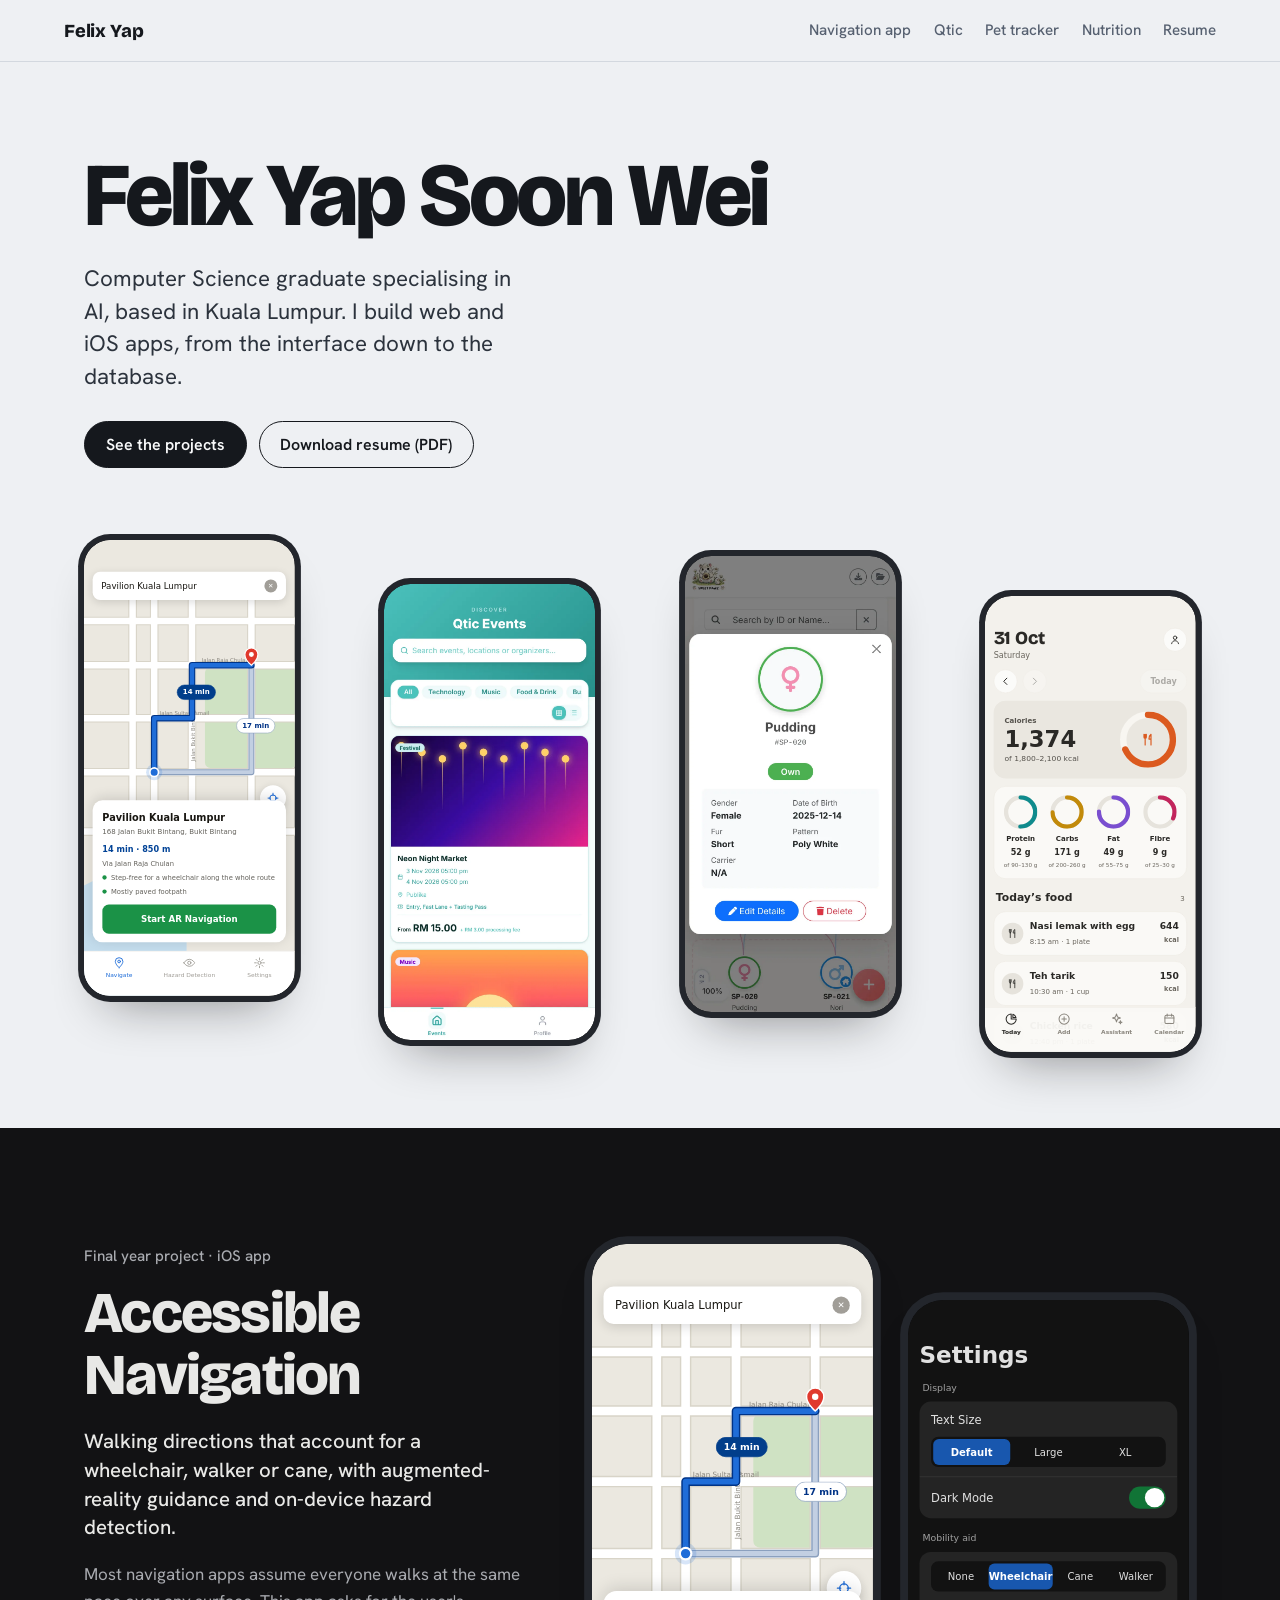
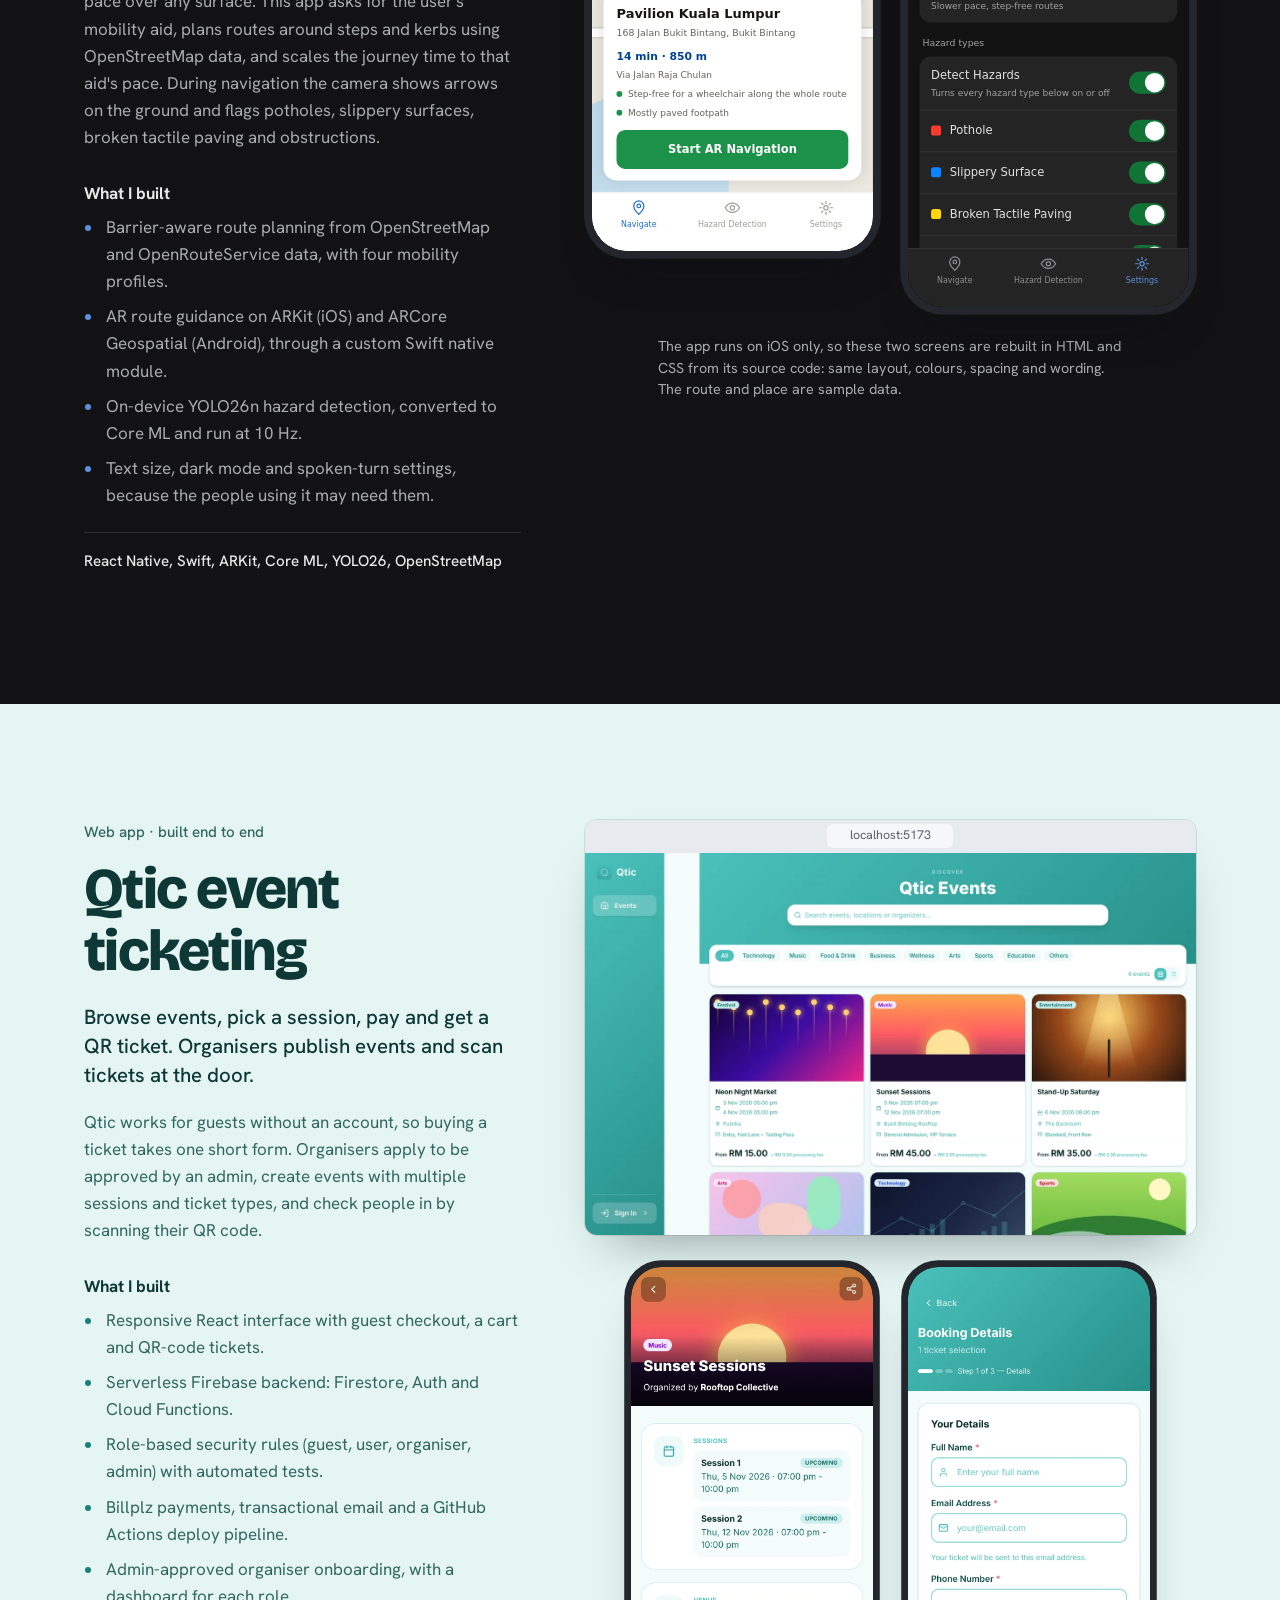
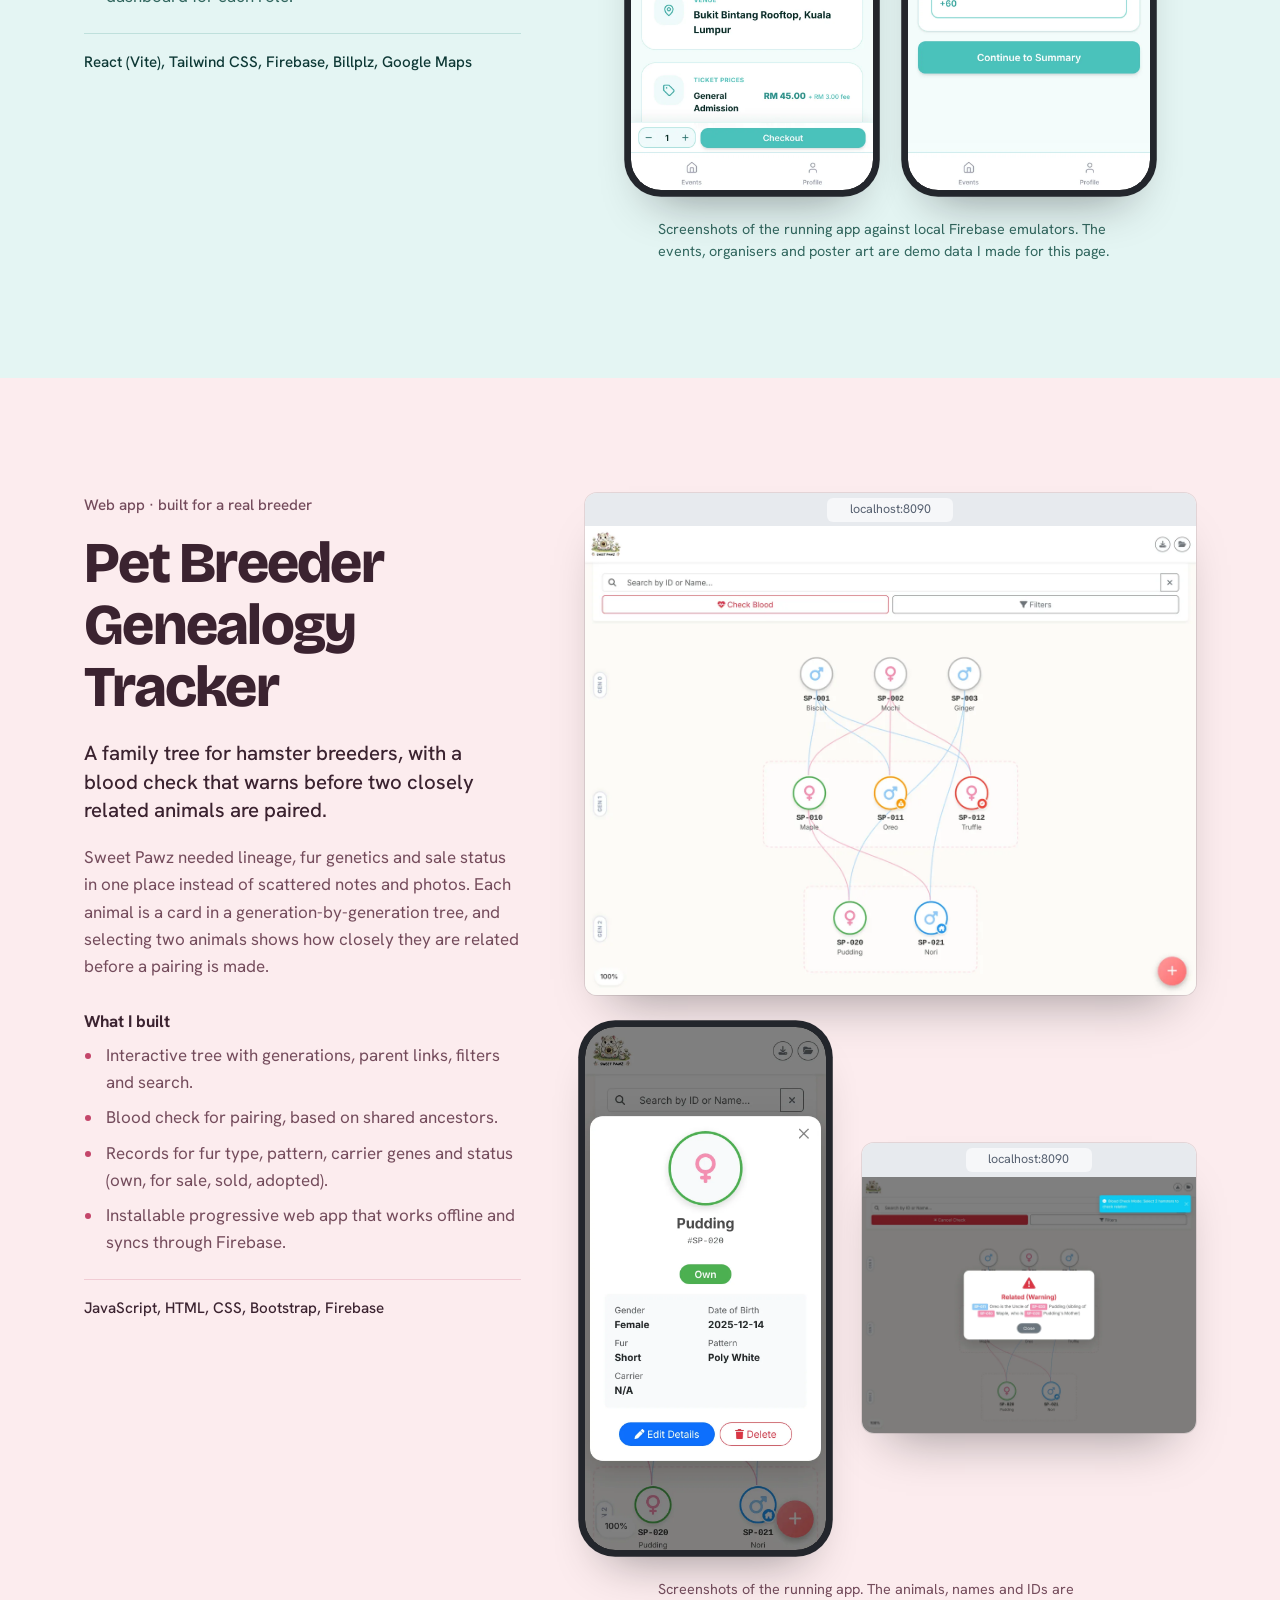
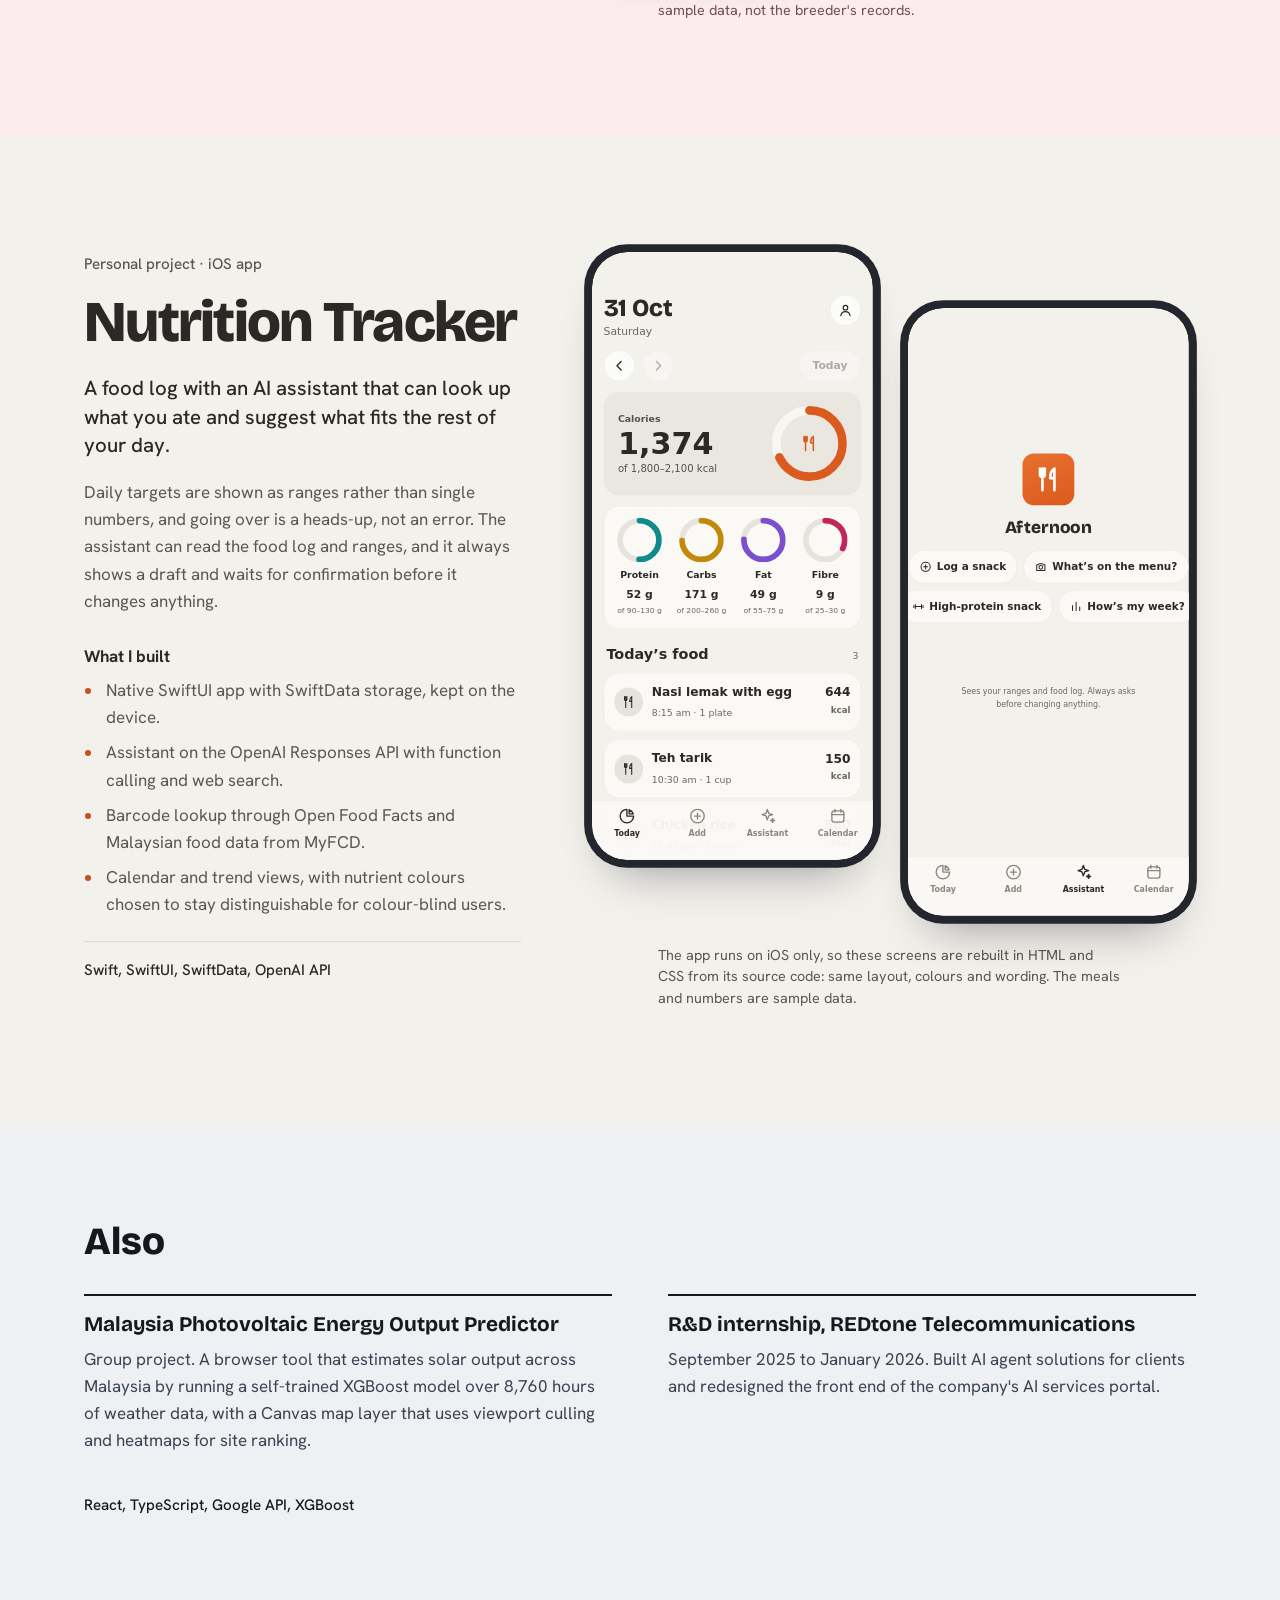
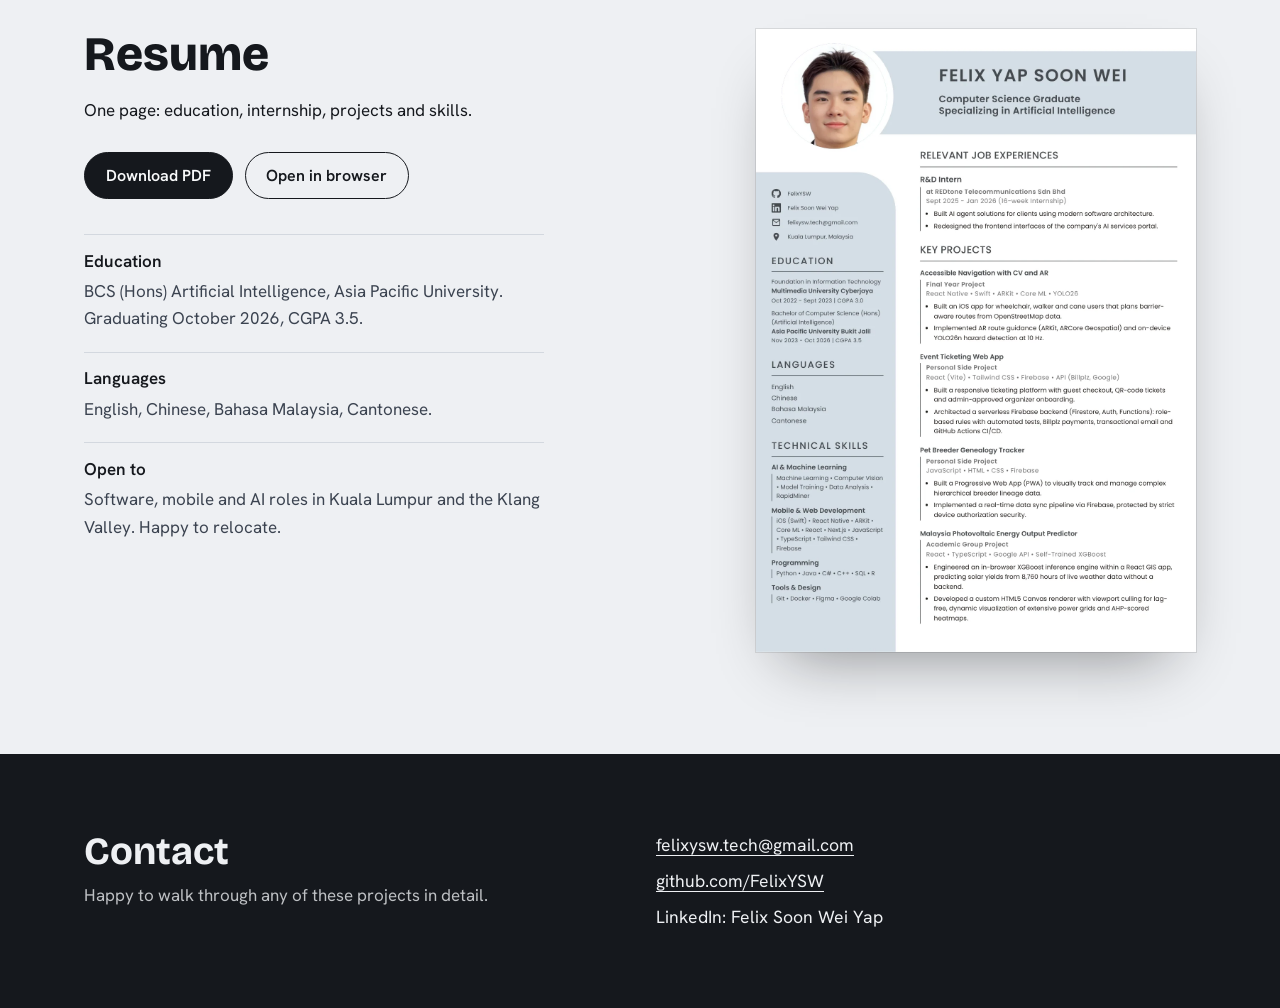
==== index.html @ eb875e82 "Rebuild portfolio around real app interfaces Replace the earlier design. Qtic and the pet genealogy " ====
<!doctype html>
<html lang="en">
<head>
<meta charset="utf-8">
<meta name="viewport" content="width=device-width, initial-scale=1">
<title>Felix Yap | Portfolio</title>
<meta name="description" content="Felix Yap Soon Wei, Computer Science (AI) graduate in Kuala Lumpur. Projects: Accessible Navigation, Qtic event ticketing, Pet Breeder Genealogy Tracker and a nutrition tracker.">
<meta name="theme-color" content="#eef0f3">
<link rel="preconnect" href="https://fonts.googleapis.com">
<link rel="preconnect" href="https://fonts.gstatic.com" crossorigin>
<link href="https://fonts.googleapis.com/css2?family=Bricolage+Grotesque:opsz,wght@12..96,500;12..96,700;12..96,800&family=Hanken+Grotesk:wght@400;500;600&display=swap" rel="stylesheet">
<link rel="stylesheet" href="styles.css">
<link rel="stylesheet" href="screens.css">
</head>
<body>
<a class="skip" href="#projects">Skip to projects</a>

<header class="top">
  <a class="top__name" href="#top">Felix Yap</a>
  <nav aria-label="Sections">
    <a href="#navigation">Navigation app</a>
    <a href="#qtic">Qtic</a>
    <a href="#pets">Pet tracker</a>
    <a href="#nutrition">Nutrition</a>
    <a href="#resume">Resume</a>
  </nav>
</header>

<main id="top">

<section class="hero">
  <div class="hero__copy">
    <h1>Felix Yap Soon Wei</h1>
    <p class="hero__lead">Computer Science graduate specialising in AI, based in Kuala Lumpur. I build web and iOS apps, from the interface down to the database.</p>
    <p class="actions">
      <a class="btn btn--solid" href="#projects">See the projects</a>
      <a class="btn" href="assets/Felix-Yap-Soon-Wei-Resume.pdf" download>Download resume (PDF)</a>
    </p>
  </div>

  <ul class="hero__strip" aria-label="Project screens; each links to its project">
    <li class="strip__item strip__item--1">
      <a href="#navigation" aria-label="Accessible Navigation">
        <div class="phone"><div class="phone__screen"><div class="app" data-screen="nav-map" aria-hidden="true"></div></div></div>
      </a>
    </li>
    <li class="strip__item strip__item--2">
      <a href="#qtic" aria-label="Qtic event ticketing">
        <div class="phone"><div class="phone__screen"><img src="assets/shots/qtic-events.webp" width="780" height="1688" alt=""></div></div>
      </a>
    </li>
    <li class="strip__item strip__item--3">
      <a href="#pets" aria-label="Pet Breeder Genealogy Tracker">
        <div class="phone"><div class="phone__screen"><img src="assets/shots/pet-detail-m.webp" width="780" height="1688" alt=""></div></div>
      </a>
    </li>
    <li class="strip__item strip__item--4">
      <a href="#nutrition" aria-label="Nutrition Tracker">
        <div class="phone"><div class="phone__screen"><div class="app" data-screen="nut-today" aria-hidden="true"></div></div></div>
      </a>
    </li>
  </ul>
</section>

<div id="projects"></div>

<section class="project" id="navigation" data-app="nav">
  <div class="project__text">
    <p class="project__kind">Final year project &middot; iOS app</p>
    <h2>Accessible Navigation</h2>
    <p class="project__lead">Walking directions that account for a wheelchair, walker or cane, with augmented-reality guidance and on-device hazard detection.</p>
    <p>Most navigation apps assume everyone walks at the same pace over any surface. This app asks for the user's mobility aid, plans routes around steps and kerbs using OpenStreetMap data, and scales the journey time to that aid's pace. During navigation the camera shows arrows on the ground and flags potholes, slippery surfaces, broken tactile paving and obstructions.</p>
    <h3>What I built</h3>
    <ul class="list">
      <li>Barrier-aware route planning from OpenStreetMap and OpenRouteService data, with four mobility profiles.</li>
      <li>AR route guidance on ARKit (iOS) and ARCore Geospatial (Android), through a custom Swift native module.</li>
      <li>On-device YOLO26n hazard detection, converted to Core ML and run at 10 Hz.</li>
      <li>Text size, dark mode and spoken-turn settings, because the people using it may need them.</li>
    </ul>
    <p class="stack">React Native, Swift, ARKit, Core ML, YOLO26, OpenStreetMap</p>
  </div>
  <div class="project__visual">
    <div class="duo">
      <figure class="phone" style="--k:.72"><div class="phone__screen"><div class="app" data-screen="nav-map" role="img" aria-label="The Navigate screen with a planned route and a route summary panel"></div></div></figure>
      <figure class="phone phone--low" style="--k:.72"><div class="phone__screen"><div class="app" data-screen="nav-settings" role="img" aria-label="The Settings screen in dark mode, showing mobility aid and hazard type controls"></div></div></figure>
    </div>
    <p class="caption">The app runs on iOS only, so these two screens are rebuilt in HTML and CSS from its source code: same layout, colours, spacing and wording. The route and place are sample data.</p>
  </div>
</section>

<section class="project" id="qtic" data-app="qtic">
  <div class="project__text">
    <p class="project__kind">Web app &middot; built end to end</p>
    <h2>Qtic event ticketing</h2>
    <p class="project__lead">Browse events, pick a session, pay and get a QR ticket. Organisers publish events and scan tickets at the door.</p>
    <p>Qtic works for guests without an account, so buying a ticket takes one short form. Organisers apply to be approved by an admin, create events with multiple sessions and ticket types, and check people in by scanning their QR code.</p>
    <h3>What I built</h3>
    <ul class="list">
      <li>Responsive React interface with guest checkout, a cart and QR-code tickets.</li>
      <li>Serverless Firebase backend: Firestore, Auth and Cloud Functions.</li>
      <li>Role-based security rules (guest, user, organiser, admin) with automated tests.</li>
      <li>Billplz payments, transactional email and a GitHub Actions deploy pipeline.</li>
      <li>Admin-approved organiser onboarding, with a dashboard for each role.</li>
    </ul>
    <p class="stack">React (Vite), Tailwind CSS, Firebase, Billplz, Google Maps</p>
  </div>
  <div class="project__visual">
    <figure class="browser">
      <div class="browser__bar"><span>localhost:5173</span></div>
      <img src="assets/shots/qtic-desktop.webp" width="1400" height="875" alt="Qtic events page on desktop: a search bar, category filters and a grid of event cards with prices">
    </figure>
    <div class="duo duo--tight">
      <figure class="phone" style="--k:.62"><div class="phone__screen"><img src="assets/shots/qtic-detail.webp" width="780" height="1688" alt="Event detail page with sessions, venue and ticket prices"></div></figure>
      <figure class="phone" style="--k:.62"><div class="phone__screen"><img src="assets/shots/qtic-booking.webp" width="780" height="1688" alt="Booking details form, step 1 of 3"></div></figure>
    </div>
    <p class="caption">Screenshots of the running app against local Firebase emulators. The events, organisers and poster art are demo data I made for this page.</p>
  </div>
</section>

<section class="project" id="pets" data-app="pet">
  <div class="project__text">
    <p class="project__kind">Web app &middot; built for a real breeder</p>
    <h2>Pet Breeder Genealogy Tracker</h2>
    <p class="project__lead">A family tree for hamster breeders, with a blood check that warns before two closely related animals are paired.</p>
    <p>Sweet Pawz needed lineage, fur genetics and sale status in one place instead of scattered notes and photos. Each animal is a card in a generation-by-generation tree, and selecting two animals shows how closely they are related before a pairing is made.</p>
    <h3>What I built</h3>
    <ul class="list">
      <li>Interactive tree with generations, parent links, filters and search.</li>
      <li>Blood check for pairing, based on shared ancestors.</li>
      <li>Records for fur type, pattern, carrier genes and status (own, for sale, sold, adopted).</li>
      <li>Installable progressive web app that works offline and syncs through Firebase.</li>
    </ul>
    <p class="stack">JavaScript, HTML, CSS, Bootstrap, Firebase</p>
  </div>
  <div class="project__visual">
    <figure class="browser">
      <div class="browser__bar"><span>localhost:8090</span></div>
      <img src="assets/shots/pet-tree-d.webp" width="1400" height="1071" alt="Family tree with three generations of hamsters, coloured rings showing status, and Check Blood and Filters buttons">
    </figure>
    <div class="duo duo--tight">
      <figure class="phone" style="--k:.62"><div class="phone__screen"><img src="assets/shots/pet-detail-m.webp" width="780" height="1688" alt="Animal detail card showing sex, date of birth, fur, pattern and status"></div></figure>
      <figure class="browser browser--small">
        <div class="browser__bar"><span>localhost:8090</span></div>
        <img src="assets/shots/pet-blood-d.webp" width="1400" height="1071" alt="Blood check result: Related (Warning), explaining that one animal is the uncle of another">
      </figure>
    </div>
    <p class="caption">Screenshots of the running app. The animals, names and IDs are sample data, not the breeder's records.</p>
  </div>
</section>

<section class="project" id="nutrition" data-app="nut">
  <div class="project__text">
    <p class="project__kind">Personal project &middot; iOS app</p>
    <h2>Nutrition Tracker</h2>
    <p class="project__lead">A food log with an AI assistant that can look up what you ate and suggest what fits the rest of your day.</p>
    <p>Daily targets are shown as ranges rather than single numbers, and going over is a heads-up, not an error. The assistant can read the food log and ranges, and it always shows a draft and waits for confirmation before it changes anything.</p>
    <h3>What I built</h3>
    <ul class="list">
      <li>Native SwiftUI app with SwiftData storage, kept on the device.</li>
      <li>Assistant on the OpenAI Responses API with function calling and web search.</li>
      <li>Barcode lookup through Open Food Facts and Malaysian food data from MyFCD.</li>
      <li>Calendar and trend views, with nutrient colours chosen to stay distinguishable for colour-blind users.</li>
    </ul>
    <p class="stack">Swift, SwiftUI, SwiftData, OpenAI API</p>
  </div>
  <div class="project__visual">
    <div class="duo">
      <figure class="phone" style="--k:.72"><div class="phone__screen"><div class="app" data-screen="nut-today" role="img" aria-label="The Today screen: calorie ring, four macro rings and the food log"></div></div></figure>
      <figure class="phone phone--low" style="--k:.72"><div class="phone__screen"><div class="app" data-screen="nut-assistant" role="img" aria-label="The Assistant screen with a greeting and four suggestion chips"></div></div></figure>
    </div>
    <p class="caption">The app runs on iOS only, so these screens are rebuilt in HTML and CSS from its source code: same layout, colours and wording. The meals and numbers are sample data.</p>
  </div>
</section>

<section class="also" aria-labelledby="also-h">
  <h2 id="also-h">Also</h2>
  <div class="also__grid">
    <article>
      <h3>Malaysia Photovoltaic Energy Output Predictor</h3>
      <p>Group project. A browser tool that estimates solar output across Malaysia by running a self-trained XGBoost model over 8,760 hours of weather data, with a Canvas map layer that uses viewport culling and heatmaps for site ranking.</p>
      <p class="stack">React, TypeScript, Google API, XGBoost</p>
    </article>
    <article>
      <h3>R&amp;D internship, REDtone Telecommunications</h3>
      <p>September 2025 to January 2026. Built AI agent solutions for clients and redesigned the front end of the company's AI services portal.</p>
    </article>
  </div>
</section>

<section class="resume" id="resume">
  <div class="resume__text">
    <h2>Resume</h2>
    <p>One page: education, internship, projects and skills.</p>
    <p class="actions">
      <a class="btn btn--solid" href="assets/Felix-Yap-Soon-Wei-Resume.pdf" download>Download PDF</a>
      <a class="btn" href="resume.html">Open in browser</a>
    </p>
    <dl class="facts">
      <div><dt>Education</dt><dd>BCS (Hons) Artificial Intelligence, Asia Pacific University. Graduating October 2026, CGPA 3.5.</dd></div>
      <div><dt>Languages</dt><dd>English, Chinese, Bahasa Malaysia, Cantonese.</dd></div>
      <div><dt>Open to</dt><dd>Software, mobile and AI roles in Kuala Lumpur and the Klang Valley. Happy to relocate.</dd></div>
    </dl>
  </div>
  <a class="resume__page" href="assets/Felix-Yap-Soon-Wei-Resume.pdf" aria-label="Open the resume PDF">
    <img src="assets/resume-preview.webp" width="1240" height="1754" alt="Preview of the one-page resume">
  </a>
</section>

</main>

<footer class="foot" id="contact">
  <div>
    <h2>Contact</h2>
    <p>Happy to walk through any of these projects in detail.</p>
  </div>
  <ul>
    <li><a href="mailto:felixysw.tech@gmail.com">felixysw.tech@gmail.com</a></li>
    <li><a href="https://github.com/FelixYSW">github.com/FelixYSW</a></li>
    <li>LinkedIn: Felix Soon Wei Yap</li>
  </ul>
</footer>

<script src="screens.js"></script>
</body>
</html>
---- styles.css ----
:root {
  --paper: #eef0f3;
  --ink: #15181d;
  --muted: #566070;
  --line: #d3d8df;
  --focus: #1d5fd1;
  --display: "Bricolage Grotesque", "Avenir Next", "Segoe UI", system-ui, sans-serif;
  --text: "Hanken Grotesk", "Avenir Next", "Segoe UI", system-ui, sans-serif;
  --gutter: clamp(1.25rem, 5vw, 4rem);
  --max: 1240px;
  --white: #f9fafb;
  --ink-2: #2c333d;
  --ink-3: #3b4350;
  --bezel: #23262c;
  --screen-black: #0b0c0e;
  --bar: #e7eaee;
  --bar-chip: #f6f7f9;
  --bar-text: #566070;
  --top-bg: #eef0f3;
  --shade-1: rgba(11, 12, 14, .1);
  --shade-2: rgba(11, 12, 14, .4);
  --shade-3: rgba(11, 12, 14, .45);
  --nav-bg: #121214; --nav-fg: #e8e8e6; --nav-soft: #a9abb0; --nav-accent: #5b90dd; --nav-rule: #2f2f31;
  --qtic-bg: #e4f5f3; --qtic-fg: #0d3835; --qtic-soft: #32675f; --qtic-accent: #178078; --qtic-rule: #bfe0dc;
  --pet-bg: #fcecee; --pet-fg: #3b2330; --pet-soft: #744c5c; --pet-accent: #c4466a; --pet-rule: #f1ccd4;
  --nut-bg: #f3f1ec; --nut-fg: #2a2926; --nut-soft: #5b574f; --nut-accent: #c4501a; --nut-rule: #dcd8cf;
}

*, *::before, *::after { box-sizing: border-box; }
html { scroll-behavior: smooth; scroll-padding-top: 4.5rem; overflow-x: clip; -webkit-text-size-adjust: 100%; }
body {
  margin: 0; background: var(--paper); color: var(--ink);
  font: 400 1.0625rem/1.6 var(--text);
  overflow-x: clip;
}
img { display: block; max-width: 100%; }
figure { margin: 0; }
h1, h2, h3, h4 { font-family: var(--display); margin: 0; line-height: 1.08; text-wrap: balance; }
p { margin: 0 0 1rem; }
a { color: inherit; }
:focus-visible { outline: 3px solid var(--focus); outline-offset: 3px; border-radius: 4px; }
.skip { position: absolute; left: -999px; top: 0.5rem; background: var(--ink); color: var(--white); padding: .6rem 1rem; z-index: 20; }
.skip:focus { left: .5rem; }

/* ---------- top bar ---------- */
.top {
  position: sticky; top: 0; z-index: 10;
  display: flex; align-items: center; justify-content: space-between; gap: 1.5rem;
  padding: .85rem var(--gutter);
  background: var(--top-bg);
  border-bottom: 1px solid var(--line);
}
.top__name { font: 800 1.15rem var(--display); text-decoration: none; letter-spacing: -.01em; white-space: nowrap; }
.top nav { display: flex; gap: 1.4rem; overflow-x: auto; scrollbar-width: none; }
.top nav a { text-decoration: none; font-size: .95rem; font-weight: 500; color: var(--muted); white-space: nowrap; padding: .3rem 0; }
.top nav a:hover { color: var(--ink); text-decoration: underline; text-underline-offset: 4px; }

/* ---------- buttons ---------- */
.actions { display: flex; flex-wrap: wrap; gap: .75rem; margin-top: 1.75rem; }
.btn {
  display: inline-flex; align-items: center; min-height: 2.9rem; padding: 0 1.3rem;
  border: 1.5px solid currentColor; border-radius: 999px;
  font-weight: 600; font-size: 1rem; text-decoration: none; color: inherit;
}
.btn--solid { background: var(--ink); color: var(--white); border-color: var(--ink); }
.btn:active { transform: translateY(1px); }
.btn:hover { text-decoration: underline; text-underline-offset: 4px; }

/* ---------- hero ---------- */
.hero {
  max-width: var(--max); margin: 0 auto;
  padding: clamp(3rem, 7vw, 6rem) var(--gutter) clamp(3rem, 6vw, 5rem);
  display: grid; gap: 3.5rem;
}
.hero h1 { font-size: clamp(2.3rem, 9.5vw, 5.6rem); overflow-wrap: anywhere; font-weight: 800; letter-spacing: -.035em; line-height: .98; }
.hero__lead { font-size: clamp(1.15rem, 2vw, 1.4rem); line-height: 1.45; max-width: 34ch; margin: 1.5rem 0 0; color: var(--ink-2); }
.hero__strip { list-style: none; margin: 0; padding: 0; display: flex; justify-content: center; align-items: flex-start; gap: clamp(.6rem, 1.4vw, 1.1rem); }
.strip__item a { display: block; transition: transform .25s ease; }
.strip__item a:hover { transform: translateY(-8px); }
.strip__item--2 { margin-top: 2.75rem; }
.strip__item--3 { margin-top: 1rem; }
.strip__item--4 { margin-top: 3.5rem; }
.hero .phone { --k: .54; }
.hero__strip { justify-content: space-between; }
@media (max-width: 1100px) {
  .hero .phone { --k: .42; }
  .hero__strip { display: grid; grid-template-columns: repeat(2, max-content); justify-content: center; gap: 1.2rem; }
  .strip__item--1, .strip__item--2, .strip__item--3, .strip__item--4 { margin-top: 0; }
  .strip__item--2, .strip__item--4 { margin-top: 2rem; }
}
@media (prefers-reduced-motion: reduce) {
  html { scroll-behavior: auto; }
  .strip__item a { transition: none; }
  .strip__item a:hover { transform: none; }
}

/* ---------- device frames ---------- */
.phone {
  --w: calc(390px * var(--k, .7));
  position: relative; width: var(--w); aspect-ratio: 390 / 844; flex: none;
  border-radius: calc(var(--w) * .125);
  background: var(--screen-black); overflow: hidden;
  box-shadow: 0 0 0 calc(var(--w) * .028) var(--bezel), 0 28px 50px -22px var(--shade-3);
}
.phone__screen { position: absolute; inset: 0; overflow: hidden; border-radius: inherit; }
.phone img { width: 100%; height: 100%; object-fit: cover; }

.browser {
  background: var(--white); border-radius: 12px; overflow: hidden;
  box-shadow: 0 0 0 1px var(--shade-1), 0 28px 50px -26px var(--shade-2);
}
.browser__bar { height: 2.1rem; background: var(--bar); display: flex; align-items: center; justify-content: center; padding: 0 1rem; }
.browser__bar span { font-size: .78rem; color: var(--bar-text); background: var(--bar-chip); border-radius: 6px; padding: .12rem 1.4rem; }
.browser img { width: 100%; height: auto; }

/* ---------- project sections ---------- */
.project {
  --bg: var(--paper); --fg: var(--ink); --soft: var(--muted); --accent: var(--ink); --rule: var(--line);
  background: var(--bg); color: var(--fg);
  padding: clamp(4rem, 9vw, 8rem) var(--gutter);
  display: grid; gap: clamp(2.5rem, 5vw, 4.5rem);
  grid-template-columns: minmax(0, 1fr);
  justify-items: center;
}
.project > * { width: 100%; max-width: 640px; }
@media (min-width: 1000px) {
  .project { grid-template-columns: minmax(0, 5fr) minmax(0, 7fr); justify-items: stretch; max-width: none; padding-inline: max(var(--gutter), calc((100vw - var(--max)) / 2 + var(--gutter))); align-items: start; }
  .project > * { max-width: none; }
  .project__text { position: sticky; top: 6rem; }
}
.project[data-app="nav"] { --bg: var(--nav-bg); --fg: var(--nav-fg); --soft: var(--nav-soft); --accent: var(--nav-accent); --rule: var(--nav-rule); }
.project[data-app="qtic"] { --bg: var(--qtic-bg); --fg: var(--qtic-fg); --soft: var(--qtic-soft); --accent: var(--qtic-accent); --rule: var(--qtic-rule); }
.project[data-app="pet"] { --bg: var(--pet-bg); --fg: var(--pet-fg); --soft: var(--pet-soft); --accent: var(--pet-accent); --rule: var(--pet-rule); }
.project[data-app="nut"] { --bg: var(--nut-bg); --fg: var(--nut-fg); --soft: var(--nut-soft); --accent: var(--nut-accent); --rule: var(--nut-rule); }

.project__kind { font-size: .95rem; color: var(--soft); margin-bottom: .9rem; font-weight: 500; }
.project h2 { font-size: clamp(2.2rem, 4.6vw, 3.6rem); font-weight: 800; letter-spacing: -.03em; }
.project__lead { font-size: 1.28rem; line-height: 1.4; margin: 1.3rem 0 1.2rem; font-weight: 500; max-width: 38ch; }
.project__text p { max-width: 58ch; color: var(--soft); }
.project__text p.project__lead { color: var(--fg); }
.project h3 { font: 700 1.05rem var(--text); margin: 1.9rem 0 .6rem; letter-spacing: 0; }
.list { margin: 0; padding-left: 1.2rem; max-width: 58ch; color: var(--soft); }
.list li { margin-bottom: .5rem; padding-left: .2rem; }
.list li::marker { color: var(--accent); }
.stack { margin-top: 1.4rem; padding-top: 1rem; border-top: 1px solid var(--rule); font-size: .95rem; color: var(--fg) !important; font-weight: 500; }

.project__visual { min-width: 0; }
.duo { display: flex; justify-content: center; align-items: flex-start; gap: 2.2rem clamp(1rem, 3vw, 2.2rem); flex-wrap: wrap; }
.duo--tight { margin-top: 2rem; align-items: center; }
.duo .browser--small { flex: 1 1 18rem; max-width: 34rem; }
.phone--low { margin-top: 3.5rem; }
.caption { margin: 1.8rem auto 0; max-width: 58ch; font-size: .9rem; line-height: 1.5; color: var(--soft); }
@media (max-width: 520px) {
  .phone--low { margin-top: 0; }
}

/* ---------- also ---------- */
.also { max-width: var(--max); margin: 0 auto; padding: clamp(4rem, 8vw, 6rem) var(--gutter); }
.also h2 { font-size: clamp(1.8rem, 3vw, 2.4rem); font-weight: 800; margin-bottom: 2rem; }
.also__grid { display: grid; gap: 2.5rem; }
.also article { border-top: 2px solid var(--ink); padding-top: 1.1rem; }
.also h3 { font-size: 1.3rem; margin-bottom: .6rem; }
.also p { color: var(--ink-3); max-width: 56ch; }
@media (min-width: 900px) { .also__grid { grid-template-columns: 1fr 1fr; gap: 3.5rem; } }

/* ---------- resume ---------- */
.resume {
  max-width: var(--max); margin: 0 auto; padding: 0 var(--gutter) clamp(4rem, 8vw, 7rem);
  display: grid; gap: 3rem; align-items: start;
}
.resume h2 { font-size: clamp(2rem, 4vw, 3rem); font-weight: 800; margin-bottom: 1rem; }
.facts { margin: 2.2rem 0 0; display: grid; gap: 1.2rem; max-width: 46ch; }
.facts div { border-top: 1px solid var(--line); padding-top: .8rem; }
.facts dt { font-weight: 600; }
.facts dd { margin: .2rem 0 0; color: var(--ink-3); }
.resume__page { display: block; max-width: 440px; justify-self: center; width: 100%; box-shadow: 0 0 0 1px var(--shade-1), 0 30px 60px -28px var(--shade-3); background: var(--white); }
.resume__page img { width: 100%; height: auto; }
@media (min-width: 900px) { .resume { grid-template-columns: 1fr minmax(0, 440px); gap: 5rem; } }

/* ---------- footer ---------- */
.foot {
  background: var(--ink); color: var(--paper);
  padding: clamp(3rem, 6vw, 5rem) var(--gutter);
  display: grid; gap: 2rem;
}
.foot > * { max-width: var(--max); }
.foot h2 { font-size: clamp(1.8rem, 3vw, 2.4rem); margin-bottom: .6rem; }
.foot p { color: var(--paper); opacity: .78; margin: 0; }
.foot ul { list-style: none; margin: 0; padding: 0; display: grid; gap: .5rem; font-size: 1.1rem; }
.foot a { text-underline-offset: 4px; }
@media (min-width: 900px) { .foot { grid-template-columns: 1fr 1fr; padding-inline: max(var(--gutter), calc((100vw - var(--max)) / 2 + var(--gutter))); } }
---- screens.css ----
.app {
  position: absolute; left: 0; top: 0; width: 390px; height: 844px;
  transform: scale(var(--k, .7)); transform-origin: 0 0; overflow: hidden;
  font-family: -apple-system, "SF Pro Text", "Segoe UI", Roboto, system-ui, sans-serif;
  -webkit-font-smoothing: antialiased;
}
.app * { box-sizing: border-box; }
.app h4, .app p { margin: 0; }

/* Rebuilt app screens. Colours here are the apps' own design tokens, copied exactly
   (src/theme/tokens.ts and Components/AppTheme.swift), so they are deliberate literals. */
/* =====================================================
   Rebuilt app screens (390 x 844 logical points)
   ===================================================== */

/* ---- Accessible Navigation: tokens from src/theme/tokens.ts ---- */
.app--nav-map { background: #ebe8e0; color: #181611; }
.nv-map { position: absolute; inset: 0; }
.nv-search {
  position: absolute; left: 16px; right: 16px; top: 59px; height: 52px; padding: 0 16px;
  display: flex; align-items: center; background: #fff; border-radius: 14px;
  box-shadow: 0 4px 16px rgba(0, 0, 0, .14); font-size: 16px;
}
.nv-search i { margin-left: auto; width: 24px; height: 24px; border-radius: 12px; background: #a19e98; color: #fff; font: 700 12px/24px system-ui; text-align: center; font-style: normal; }
.nv-pill {
  position: absolute; height: 28px; padding: 0 10px; border-radius: 14px; background: #fff; color: #003386;
  border: 1.5px solid #8ba0be; font-size: 13px; font-weight: 600; line-height: 25px; white-space: nowrap;
}
.nv-pill--on { background: #013e8b; color: #fff; border-color: #013e8b; }
.nv-recenter { position: absolute; right: 16px; bottom: 342px; width: 48px; height: 48px; border-radius: 24px; background: #fff; display: grid; place-items: center; box-shadow: 0 4px 16px rgba(0, 0, 0, .14); }
.nv-panel { position: absolute; left: 16px; right: 16px; bottom: 99px; background: #fff; border-radius: 18px; padding: 18px 18px 16px; box-shadow: 0 -4px 24px rgba(0, 0, 0, .14); }
.nv-panel__name { font-size: 18px; font-weight: 700; }
.nv-panel__addr { font-size: 13px; color: #65635d; margin-top: 2px; }
.nv-panel__stats { font-size: 15px; font-weight: 600; color: #004296; margin-top: 10px; }
.nv-panel__via { font-size: 12.5px; color: #65635d; margin-top: 4px; }
.nv-row { display: flex; align-items: center; gap: 8px; margin-top: 6px; font-size: 12.5px; color: #65635d; }
.nv-row b { width: 8px; height: 8px; border-radius: 4px; flex: none; }
.nv-start { margin-top: 14px; padding: 14px 0; border-radius: 12px; background: #1b9247; color: #fff; font-size: 16px; font-weight: 700; text-align: center; }
.nv-tabs { position: absolute; left: 0; right: 0; bottom: 0; height: 83px; display: flex; background: #fff; border-top: 1px solid #ecebe7; }
.nv-tab { flex: 1; display: flex; flex-direction: column; align-items: center; gap: 3px; padding-top: 9px; color: #a19e98; font-size: 11px; font-weight: 500; }
.nv-tab.is-on { color: #1f6dd8; }

.app--nav-settings { background: #121212; color: #e0e0e0; }
.nv-set { position: absolute; inset: 0; padding: 59px 16px 0; }
.nv-set h4 { font: 700 32px/1.1 -apple-system, "SF Pro Display", system-ui, sans-serif; color: #e0e0e0; margin-bottom: 6px; }
.nv-lab { font-size: 13px; color: #a0a0a0; margin: 18px 4px 8px !important; }
.nv-card { background: #242424; border-radius: 16px; overflow: hidden; }
.nv-r { padding: 13px 16px; }
.nv-r--in { display: flex; align-items: center; justify-content: space-between; gap: 12px; }
.nv-r--div { border-bottom: 1px solid #383838; }
.nv-t { font-size: 16px; }
.nv-t--sw { display: flex; align-items: center; gap: 12px; }
.nv-t--sw b { width: 14px; height: 14px; border-radius: 4px; }
.nv-r > .nv-t:first-child:not(:last-child) { margin-bottom: 10px; }
.nv-r--in > .nv-t { margin: 0 !important; }
.nv-s { font-size: 12.5px; color: #a0a0a0; margin-top: 2px; }
.nv-seg { display: flex; background: #2d2d2d; border-radius: 10px; padding: 3px; }
.nv-r > .nv-seg { background: #121212; }
.nv-seg span { flex: 1; text-align: center; padding: 7px 0; font-size: 14px; border-radius: 8px; color: #e0e0e0; }
.nv-seg span.is-on { background: #1857ae; color: #fff; font-weight: 600; }
.nv-sw { position: relative; flex: none; width: 51px; height: 31px; border-radius: 16px; background: #3a3a3c; }
.nv-sw::after { content: ""; position: absolute; top: 2px; left: 2px; width: 27px; height: 27px; border-radius: 50%; background: #fff; }
.nv-sw.is-on { background: #117436; }
.nv-sw.is-on::after { left: 22px; }
.app--nav-settings .nv-tabs { background: #242424; border-top-color: #383838; }
.app--nav-settings .nv-tab { color: #8e8e93; }
.app--nav-settings .nv-tab.is-on { color: #5b90dd; }

/* ---- Nutrition Tracker: tokens from Components/AppTheme.swift ---- */
.app--nut-today, .app--nut-assistant {
  background: #f3f1ec; color: #2a2926;
  font-family: ui-rounded, "SF Pro Rounded", -apple-system, "SF Pro Text", "Segoe UI", system-ui, sans-serif;
}
.nt-page { position: absolute; inset: 0; padding: 59px 16px 0; }
.nt-head { display: flex; justify-content: space-between; align-items: flex-start; }
.nt-head h4 { font-size: 34px; font-weight: 800; line-height: 1.1; }
.nt-head p { font-size: 15px; color: #6a665e; margin-top: 2px; }
.nt-glass { width: 44px; height: 44px; border-radius: 22px; background: rgba(255, 255, 255, .72); border: 1px solid #ece9e2; display: grid; place-items: center; }
.nt-glass.is-off { opacity: .35; }
.nt-days { display: flex; align-items: center; gap: 10px; margin: 14px 0 14px; }
.nt-days span { flex: 1; }
.nt-today { height: 44px; padding: 0 18px; border-radius: 22px; background: rgba(255, 255, 255, .72); border: 1px solid #ece9e2; font-size: 15px; font-weight: 600; line-height: 42px; opacity: .35; }
.nt-hero { display: flex; justify-content: space-between; align-items: center; padding: 20px 20px; background: #eae7e0; border-radius: 22px; margin-bottom: 14px; }
.nt-hero__lab { font-size: 13px; font-weight: 600; color: #55524c; }
.nt-hero__n { font-size: 42px; font-weight: 800; line-height: 1.1; margin: 2px 0; }
.nt-hero__s { font-size: 14px; color: #55524c; }
.nt-ring { position: relative; flex: none; }
.nt-ring > svg { position: absolute; inset: 0; }
.nt-ring__c { position: absolute; inset: 0; display: grid; place-items: center; }
.nt-rings { display: flex; gap: 4px; padding: 16px 8px; background: #faf9f6; border: 1px solid #ece9e2; border-radius: 22px; margin-bottom: 4px; }
.nt-m { flex: 1; display: flex; flex-direction: column; align-items: center; gap: 3px; }
.nt-m .nt-ring { margin-bottom: 5px; }
.nt-m b { font-size: 13px; font-weight: 700; }
.nt-m__v { font-size: 15px; font-weight: 800; }
.nt-m small { font-size: 10.5px; color: #6a665e; }
.nt-sec { display: flex; justify-content: space-between; align-items: baseline; margin: 18px 4px 10px; }
.nt-sec b { font-size: 20px; font-weight: 800; }
.nt-sec span { font-size: 13px; color: #6a665e; }
.nt-food { display: flex; align-items: center; gap: 12px; padding: 13px 14px; background: #faf9f6; border: 1px solid #ece9e2; border-radius: 22px; margin-bottom: 10px; }
.nt-food__i { width: 40px; height: 40px; border-radius: 20px; background: #e6e3dc; display: grid; place-items: center; flex: none; }
.nt-food__t { flex: 1; min-width: 0; }
.nt-food__t b { display: block; font-size: 17px; font-weight: 700; }
.nt-food__t span { font-size: 13px; color: #6a665e; }
.nt-food__k { text-align: right; }
.nt-food__k b { display: block; font-size: 17px; font-weight: 800; line-height: 1.1; }
.nt-food__k span { font-size: 12px; font-weight: 600; color: #6a665e; }
.nt-tabs { position: absolute; left: 0; right: 0; bottom: 0; height: 83px; display: flex; background: rgba(250, 249, 246, .96); border-top: 1px solid #ece9e2; }
.nt-tab { flex: 1; display: flex; flex-direction: column; align-items: center; gap: 3px; padding-top: 9px; color: #8a867e; font-size: 11px; font-weight: 600; }
.nt-tab.is-on { color: #2a2926; }
.nt-asst { position: absolute; left: 0; right: 0; top: 0; bottom: 83px; display: flex; flex-direction: column; align-items: center; justify-content: center; gap: 18px; padding: 0 24px; }
.nt-appicon { width: 72px; height: 72px; border-radius: 16px; background: linear-gradient(160deg, #e8702e, #db5a1f); display: grid; place-items: center; }
.nt-asst h4 { font-size: 24px; font-weight: 800; }
.nt-chips > div { display: flex; gap: 8px; justify-content: center; margin-bottom: 8px; }
.nt-chip { display: inline-flex; align-items: center; gap: 7px; padding: 11px 15px; border-radius: 999px; background: #faf9f6; border: 1px solid #ece9e2; font-size: 14.5px; font-weight: 600; white-space: nowrap; }
.nt-foot { font-size: 11px; color: #6a665e; text-align: center; max-width: 280px; margin-top: 60px !important; }
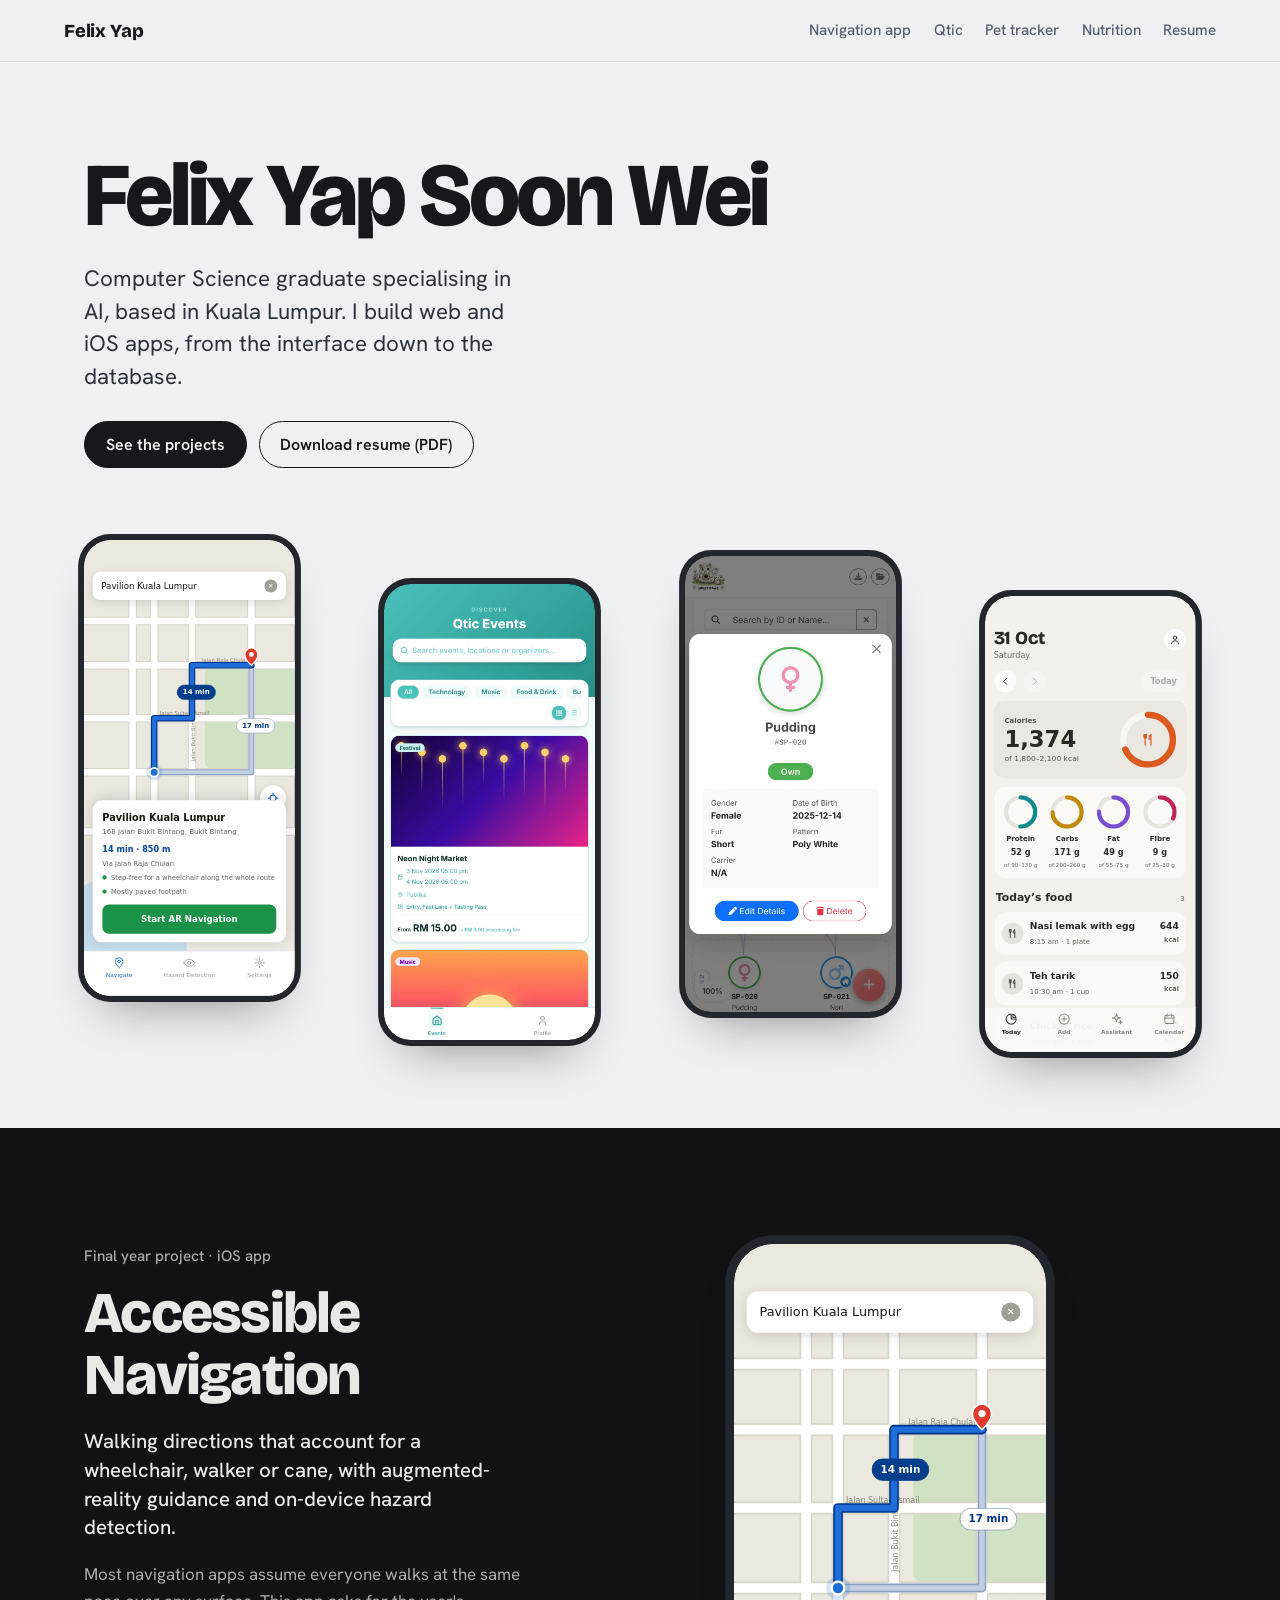
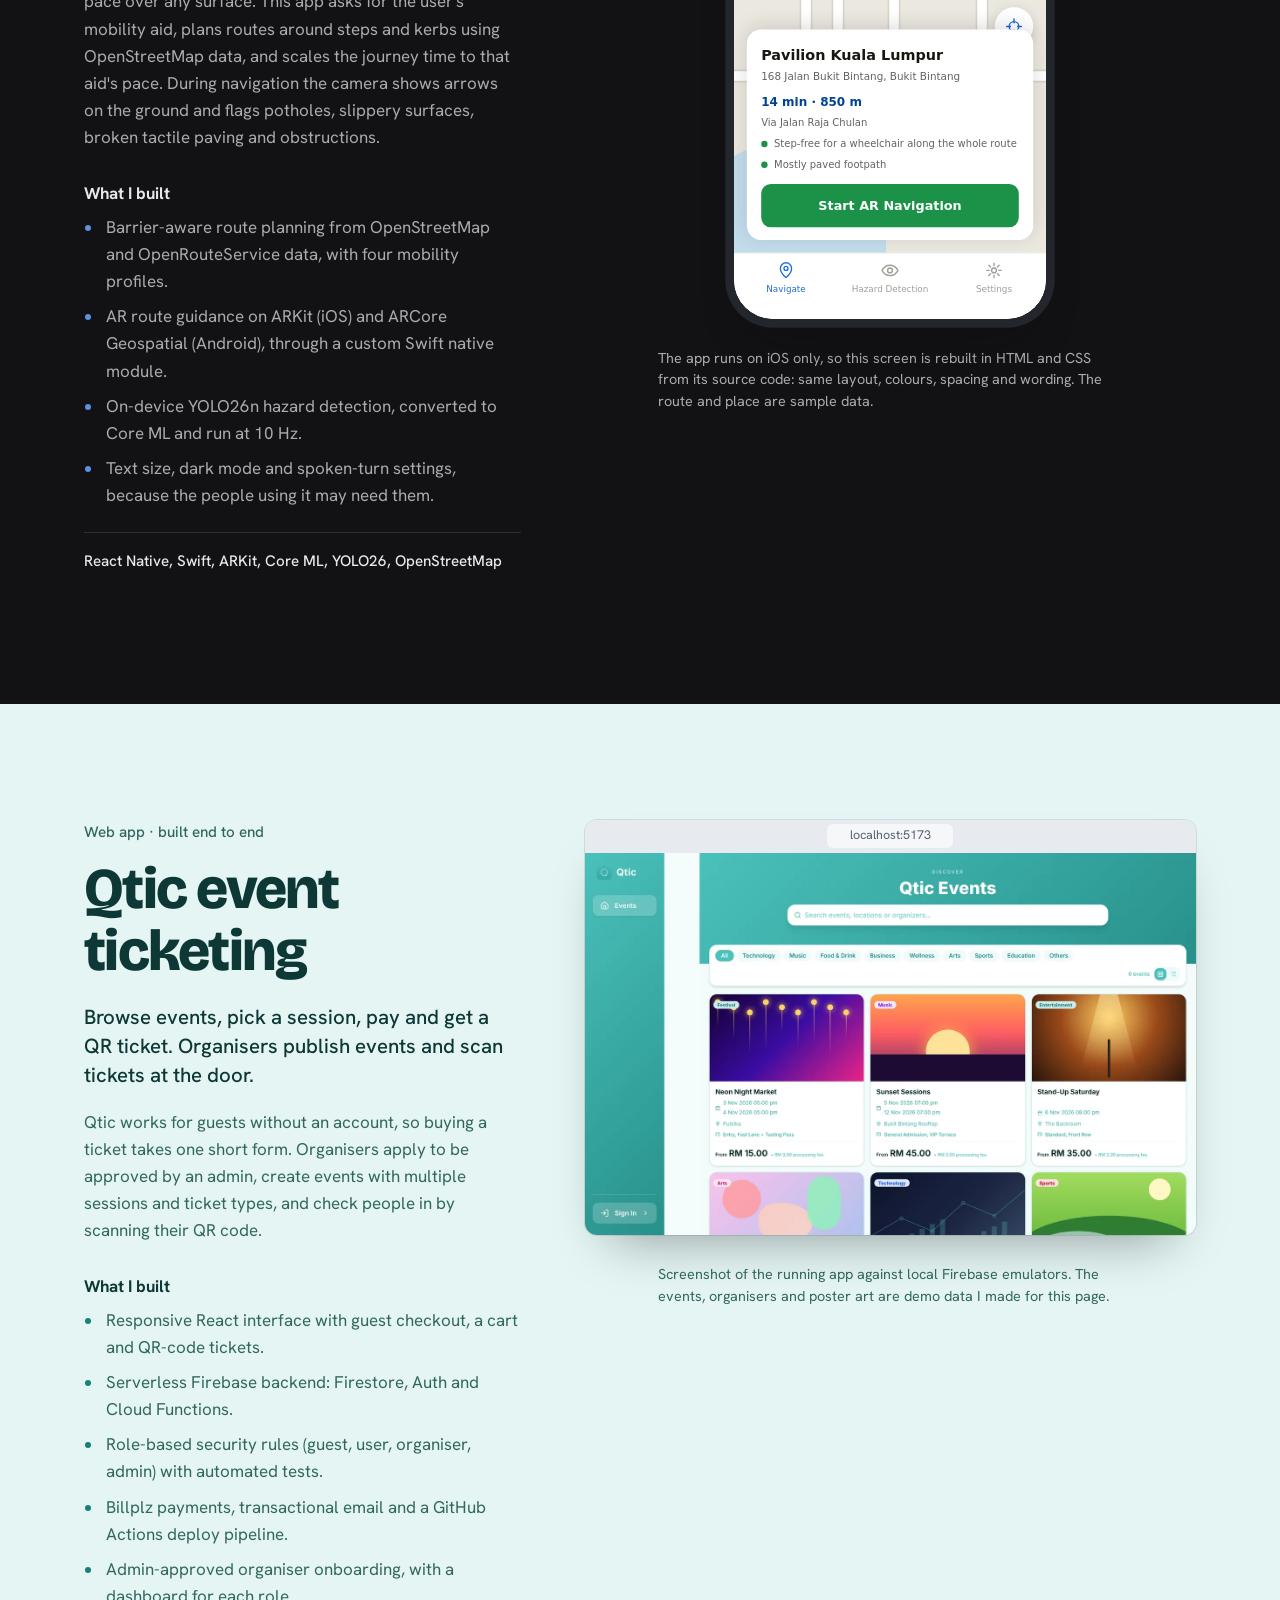
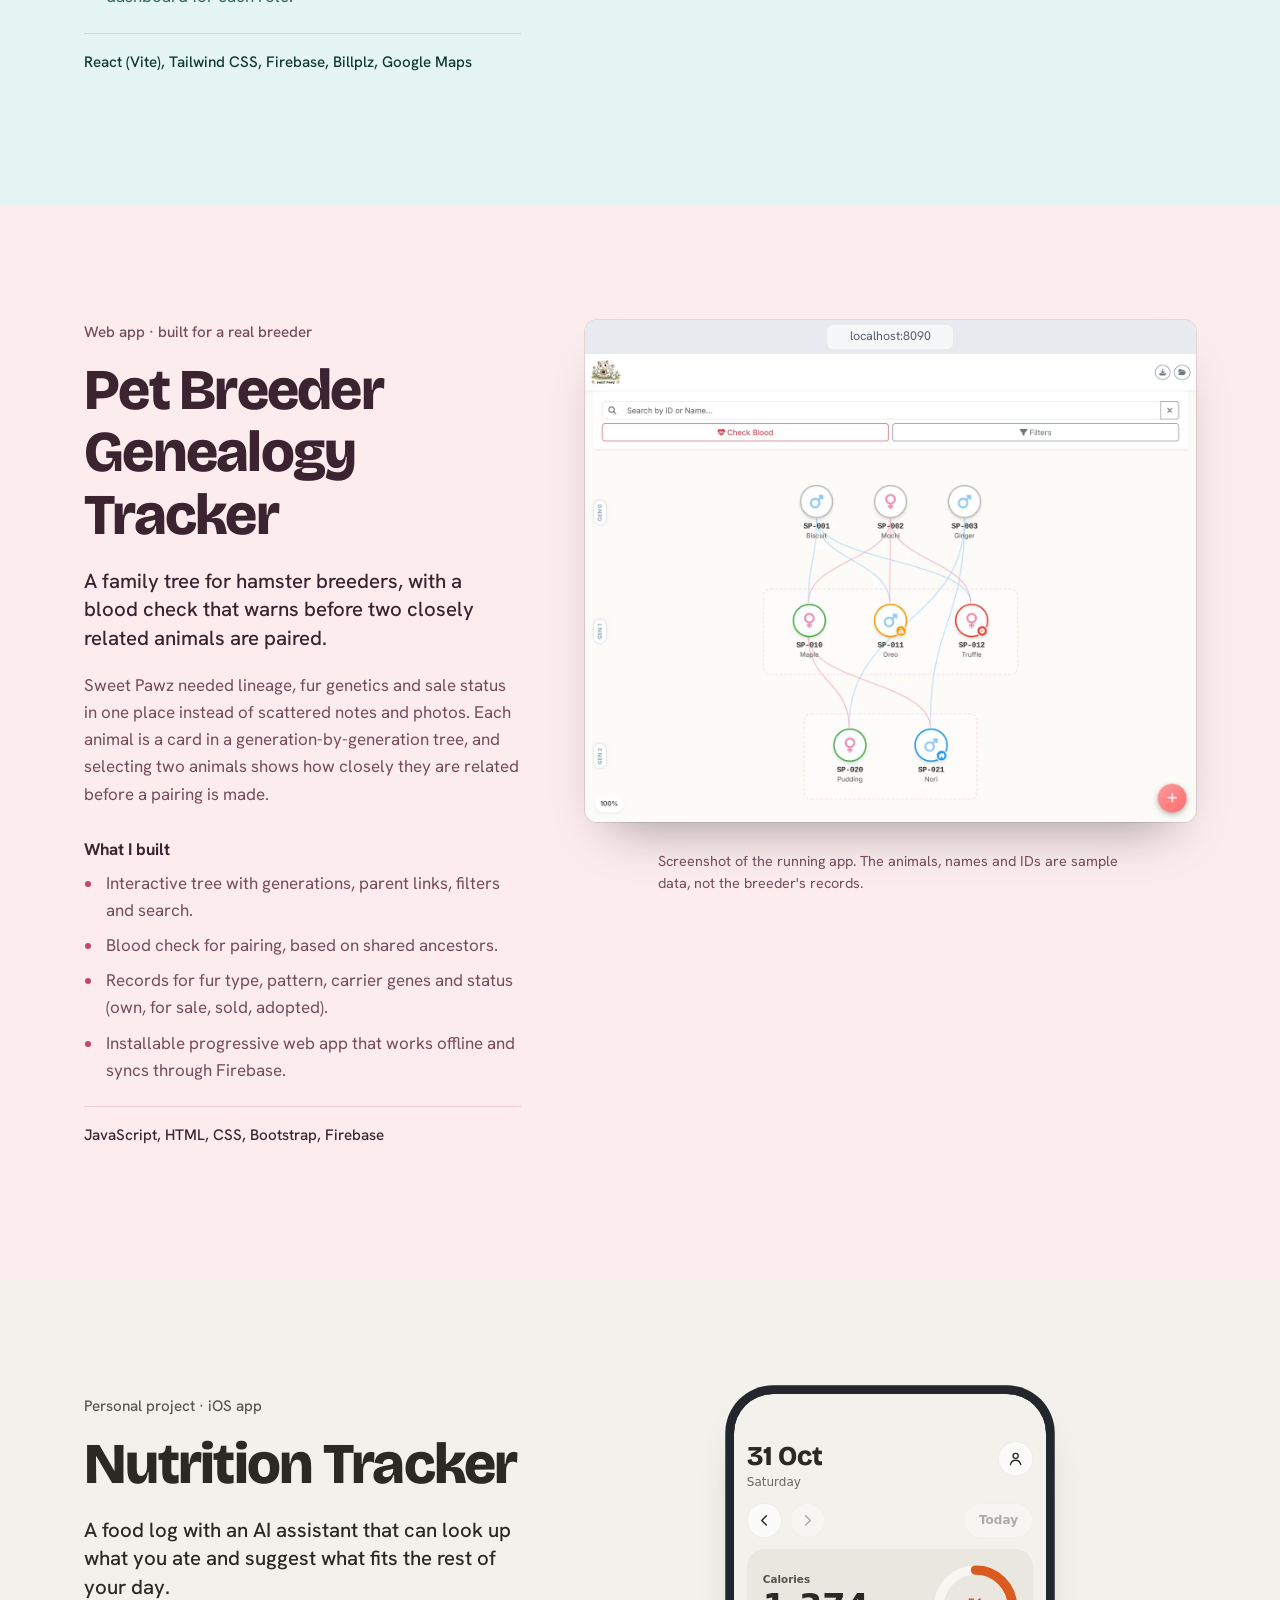
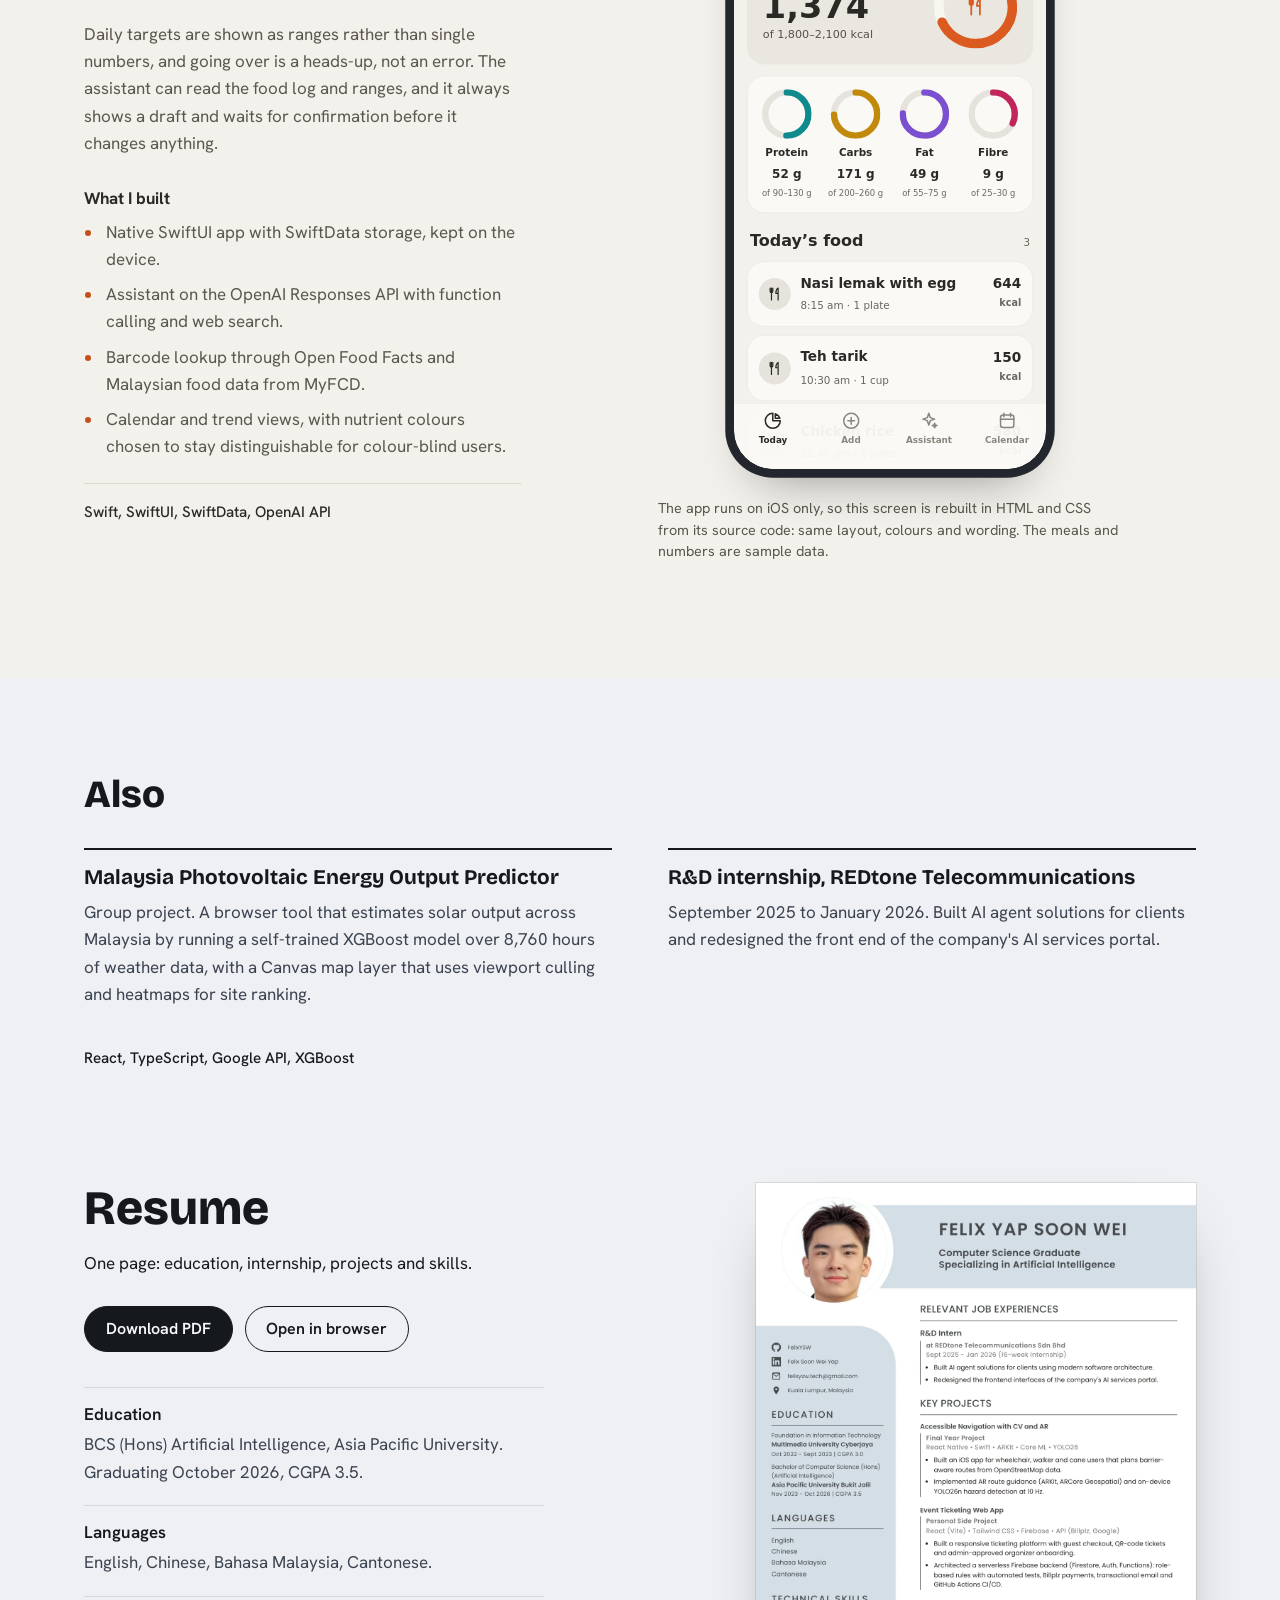
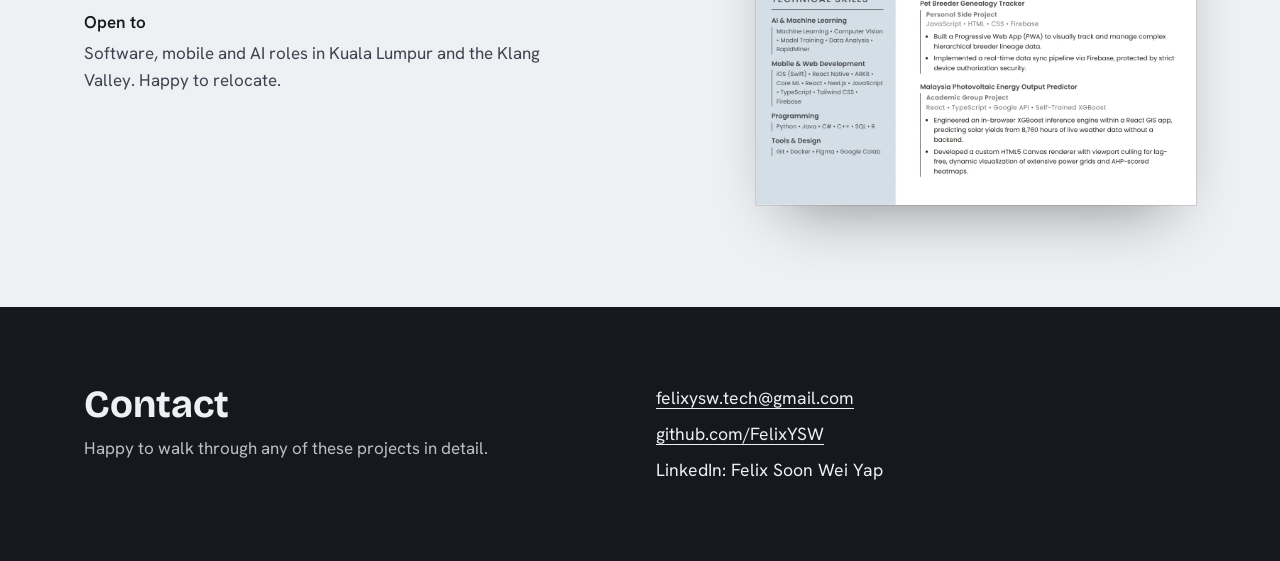
==== commit c4a3aa68: "Show one interface per project Co-Authored-By: Claude Sonnet 5.5 <noreply@anthropic.com> Claude-Sess" ====
--- a/index.html
+++ b/index.html
@@ -81,10 +81,9 @@
   </div>
   <div class="project__visual">
     <div class="duo">
-      <figure class="phone" style="--k:.72"><div class="phone__screen"><div class="app" data-screen="nav-map" role="img" aria-label="The Navigate screen with a planned route and a route summary panel"></div></div></figure>
-      <figure class="phone phone--low" style="--k:.72"><div class="phone__screen"><div class="app" data-screen="nav-settings" role="img" aria-label="The Settings screen in dark mode, showing mobility aid and hazard type controls"></div></div></figure>
+      <figure class="phone" style="--k:.8"><div class="phone__screen"><div class="app" data-screen="nav-map" role="img" aria-label="The Navigate screen with a planned route and a route summary panel"></div></div></figure>
     </div>
-    <p class="caption">The app runs on iOS only, so these two screens are rebuilt in HTML and CSS from its source code: same layout, colours, spacing and wording. The route and place are sample data.</p>
+    <p class="caption">The app runs on iOS only, so this screen is rebuilt in HTML and CSS from its source code: same layout, colours, spacing and wording. The route and place are sample data.</p>
   </div>
 </section>
 
@@ -109,11 +108,7 @@
       <div class="browser__bar"><span>localhost:5173</span></div>
       <img src="assets/shots/qtic-desktop.webp" width="1400" height="875" alt="Qtic events page on desktop: a search bar, category filters and a grid of event cards with prices">
     </figure>
-    <div class="duo duo--tight">
-      <figure class="phone" style="--k:.62"><div class="phone__screen"><img src="assets/shots/qtic-detail.webp" width="780" height="1688" alt="Event detail page with sessions, venue and ticket prices"></div></figure>
-      <figure class="phone" style="--k:.62"><div class="phone__screen"><img src="assets/shots/qtic-booking.webp" width="780" height="1688" alt="Booking details form, step 1 of 3"></div></figure>
-    </div>
-    <p class="caption">Screenshots of the running app against local Firebase emulators. The events, organisers and poster art are demo data I made for this page.</p>
+    <p class="caption">Screenshot of the running app against local Firebase emulators. The events, organisers and poster art are demo data I made for this page.</p>
   </div>
 </section>
 
@@ -137,14 +132,7 @@
       <div class="browser__bar"><span>localhost:8090</span></div>
       <img src="assets/shots/pet-tree-d.webp" width="1400" height="1071" alt="Family tree with three generations of hamsters, coloured rings showing status, and Check Blood and Filters buttons">
     </figure>
-    <div class="duo duo--tight">
-      <figure class="phone" style="--k:.62"><div class="phone__screen"><img src="assets/shots/pet-detail-m.webp" width="780" height="1688" alt="Animal detail card showing sex, date of birth, fur, pattern and status"></div></figure>
-      <figure class="browser browser--small">
-        <div class="browser__bar"><span>localhost:8090</span></div>
-        <img src="assets/shots/pet-blood-d.webp" width="1400" height="1071" alt="Blood check result: Related (Warning), explaining that one animal is the uncle of another">
-      </figure>
-    </div>
-    <p class="caption">Screenshots of the running app. The animals, names and IDs are sample data, not the breeder's records.</p>
+    <p class="caption">Screenshot of the running app. The animals, names and IDs are sample data, not the breeder's records.</p>
   </div>
 </section>
 
@@ -165,10 +153,9 @@
   </div>
   <div class="project__visual">
     <div class="duo">
-      <figure class="phone" style="--k:.72"><div class="phone__screen"><div class="app" data-screen="nut-today" role="img" aria-label="The Today screen: calorie ring, four macro rings and the food log"></div></div></figure>
-      <figure class="phone phone--low" style="--k:.72"><div class="phone__screen"><div class="app" data-screen="nut-assistant" role="img" aria-label="The Assistant screen with a greeting and four suggestion chips"></div></div></figure>
+      <figure class="phone" style="--k:.8"><div class="phone__screen"><div class="app" data-screen="nut-today" role="img" aria-label="The Today screen: calorie ring, four macro rings and the food log"></div></div></figure>
     </div>
-    <p class="caption">The app runs on iOS only, so these screens are rebuilt in HTML and CSS from its source code: same layout, colours and wording. The meals and numbers are sample data.</p>
+    <p class="caption">The app runs on iOS only, so this screen is rebuilt in HTML and CSS from its source code: same layout, colours and wording. The meals and numbers are sample data.</p>
   </div>
 </section>
 
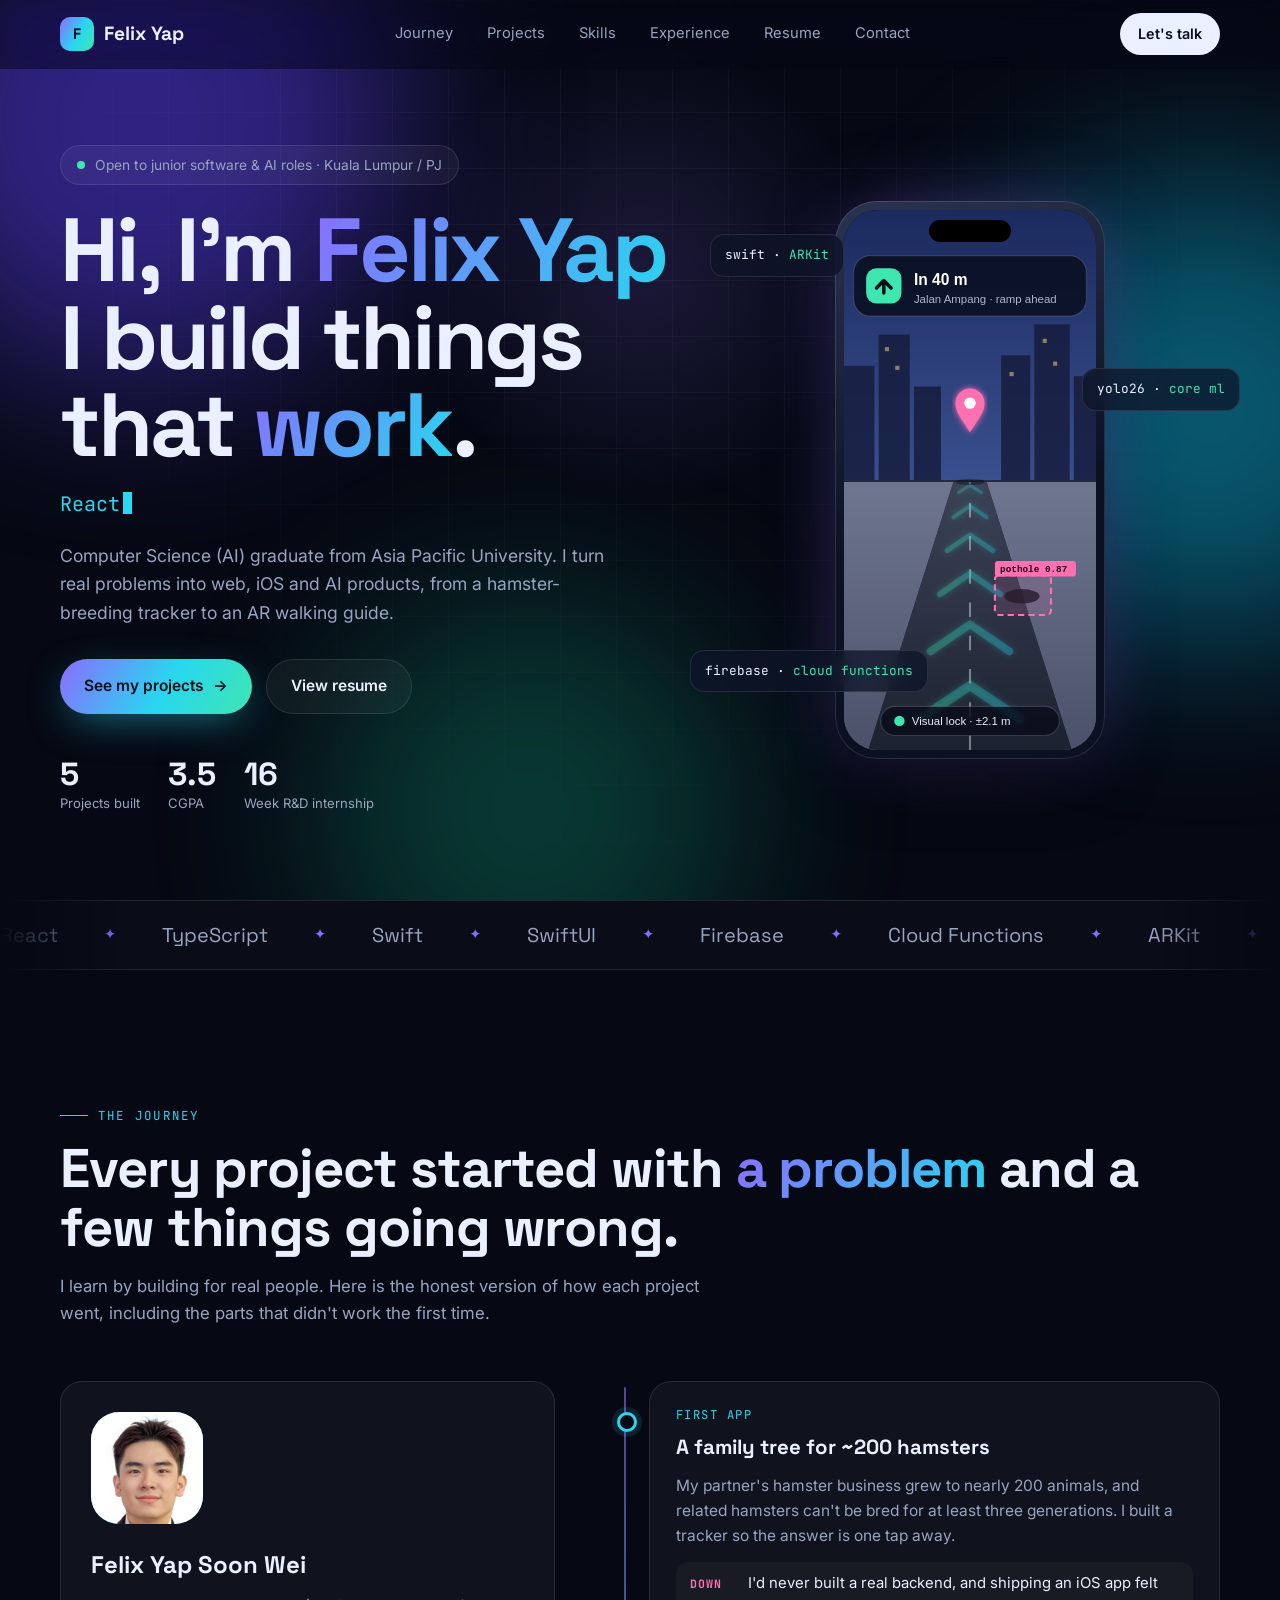
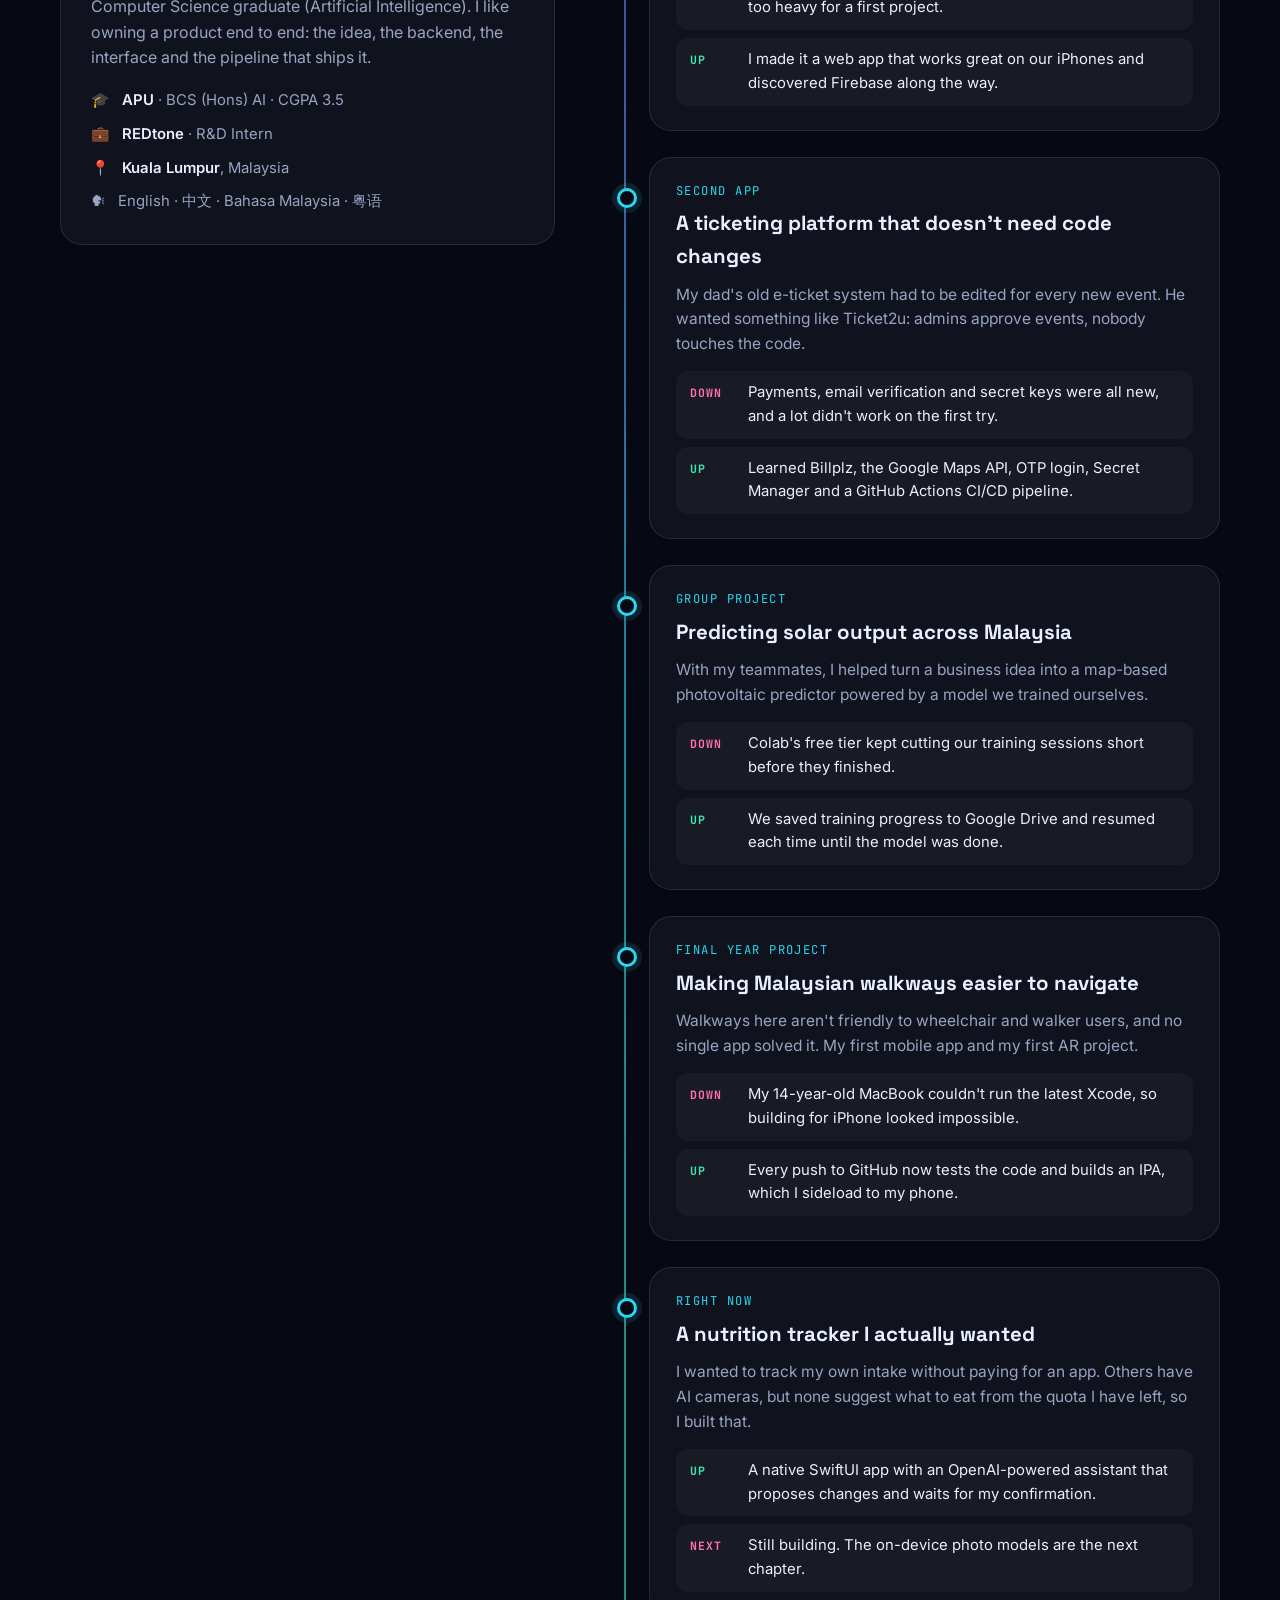
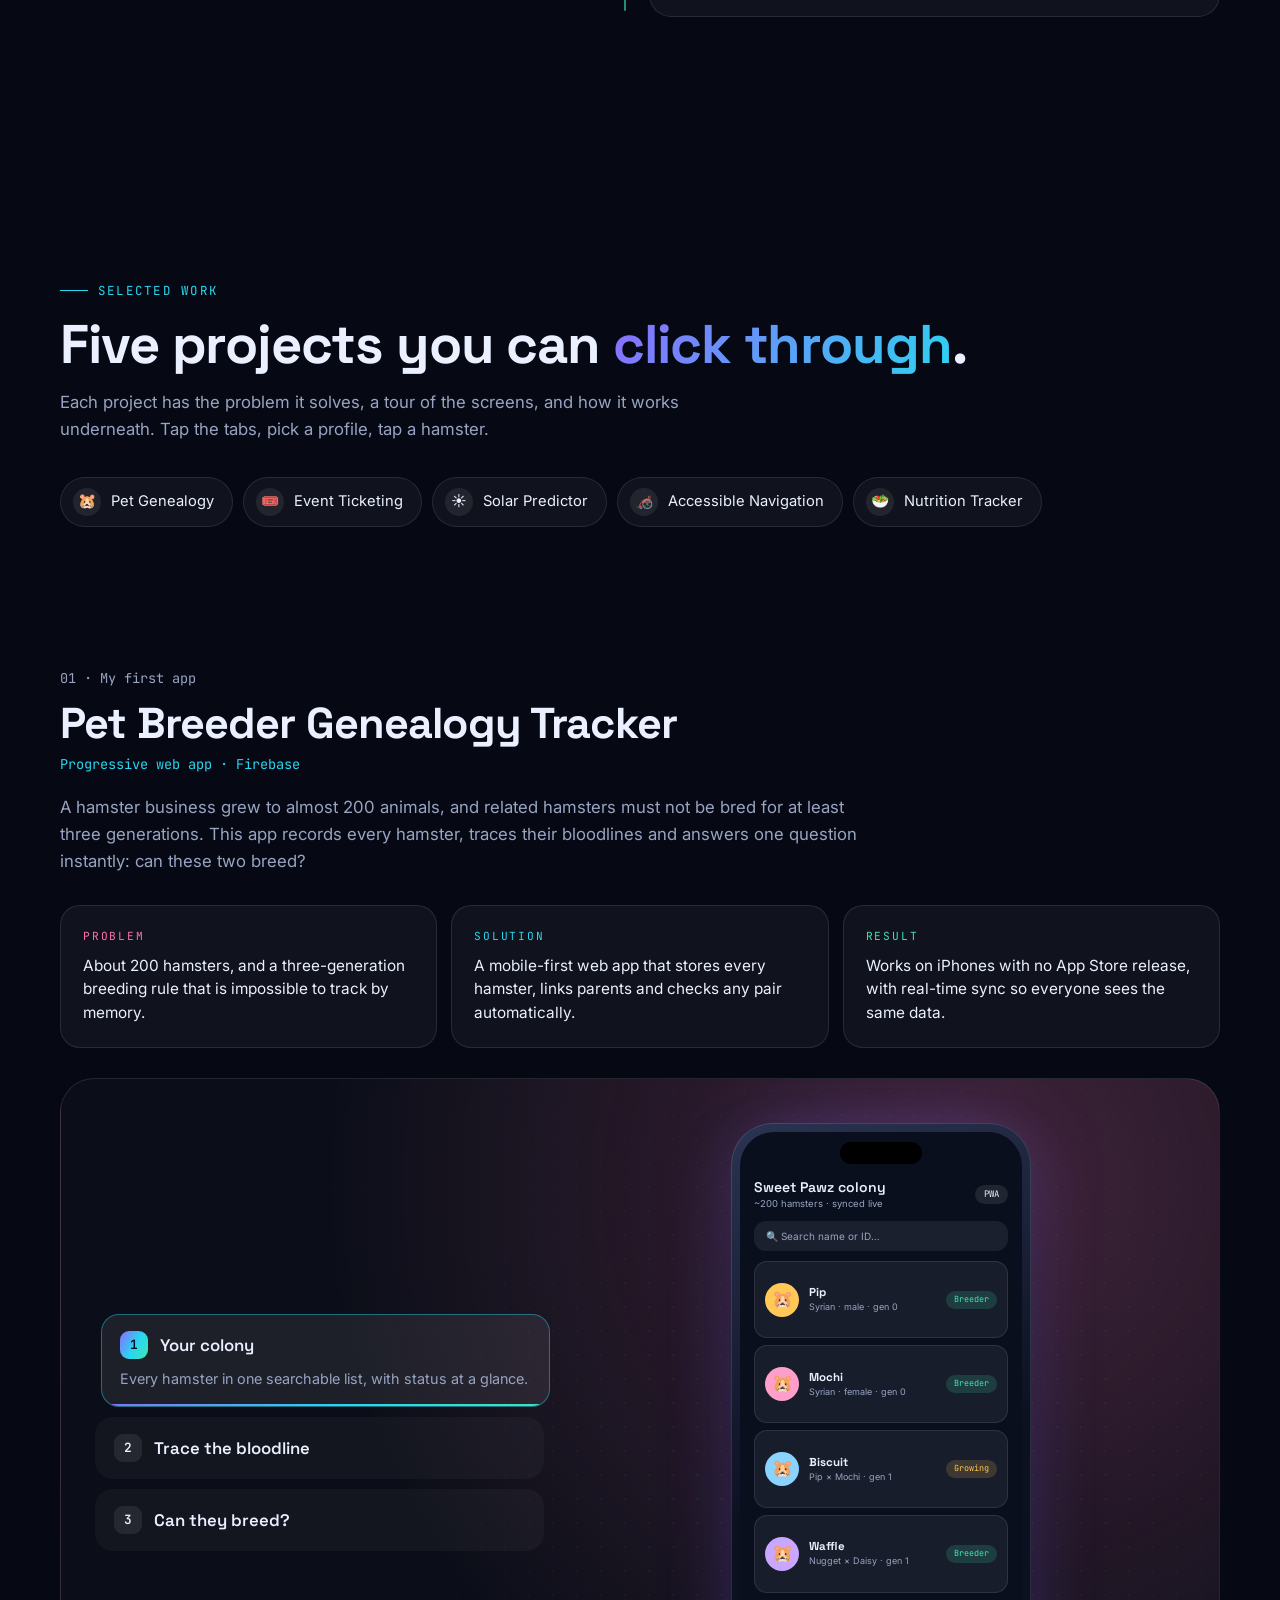
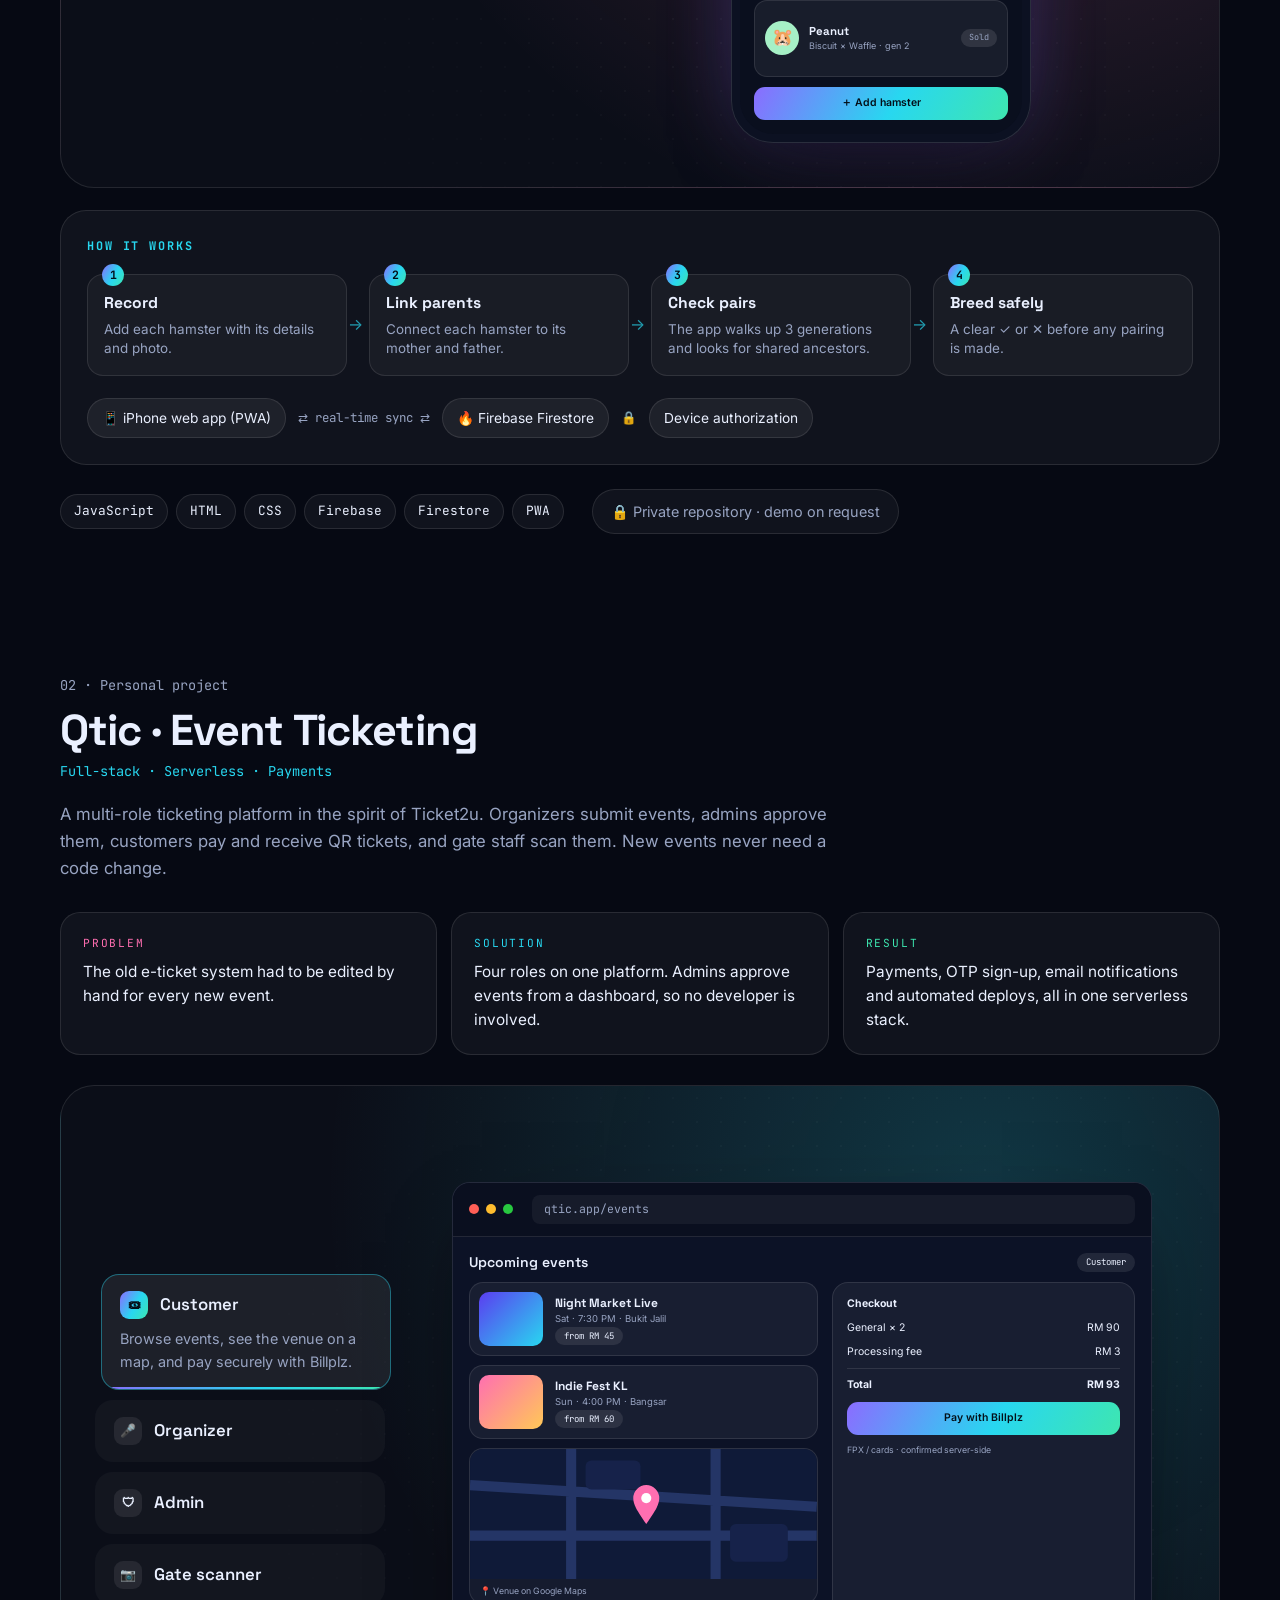
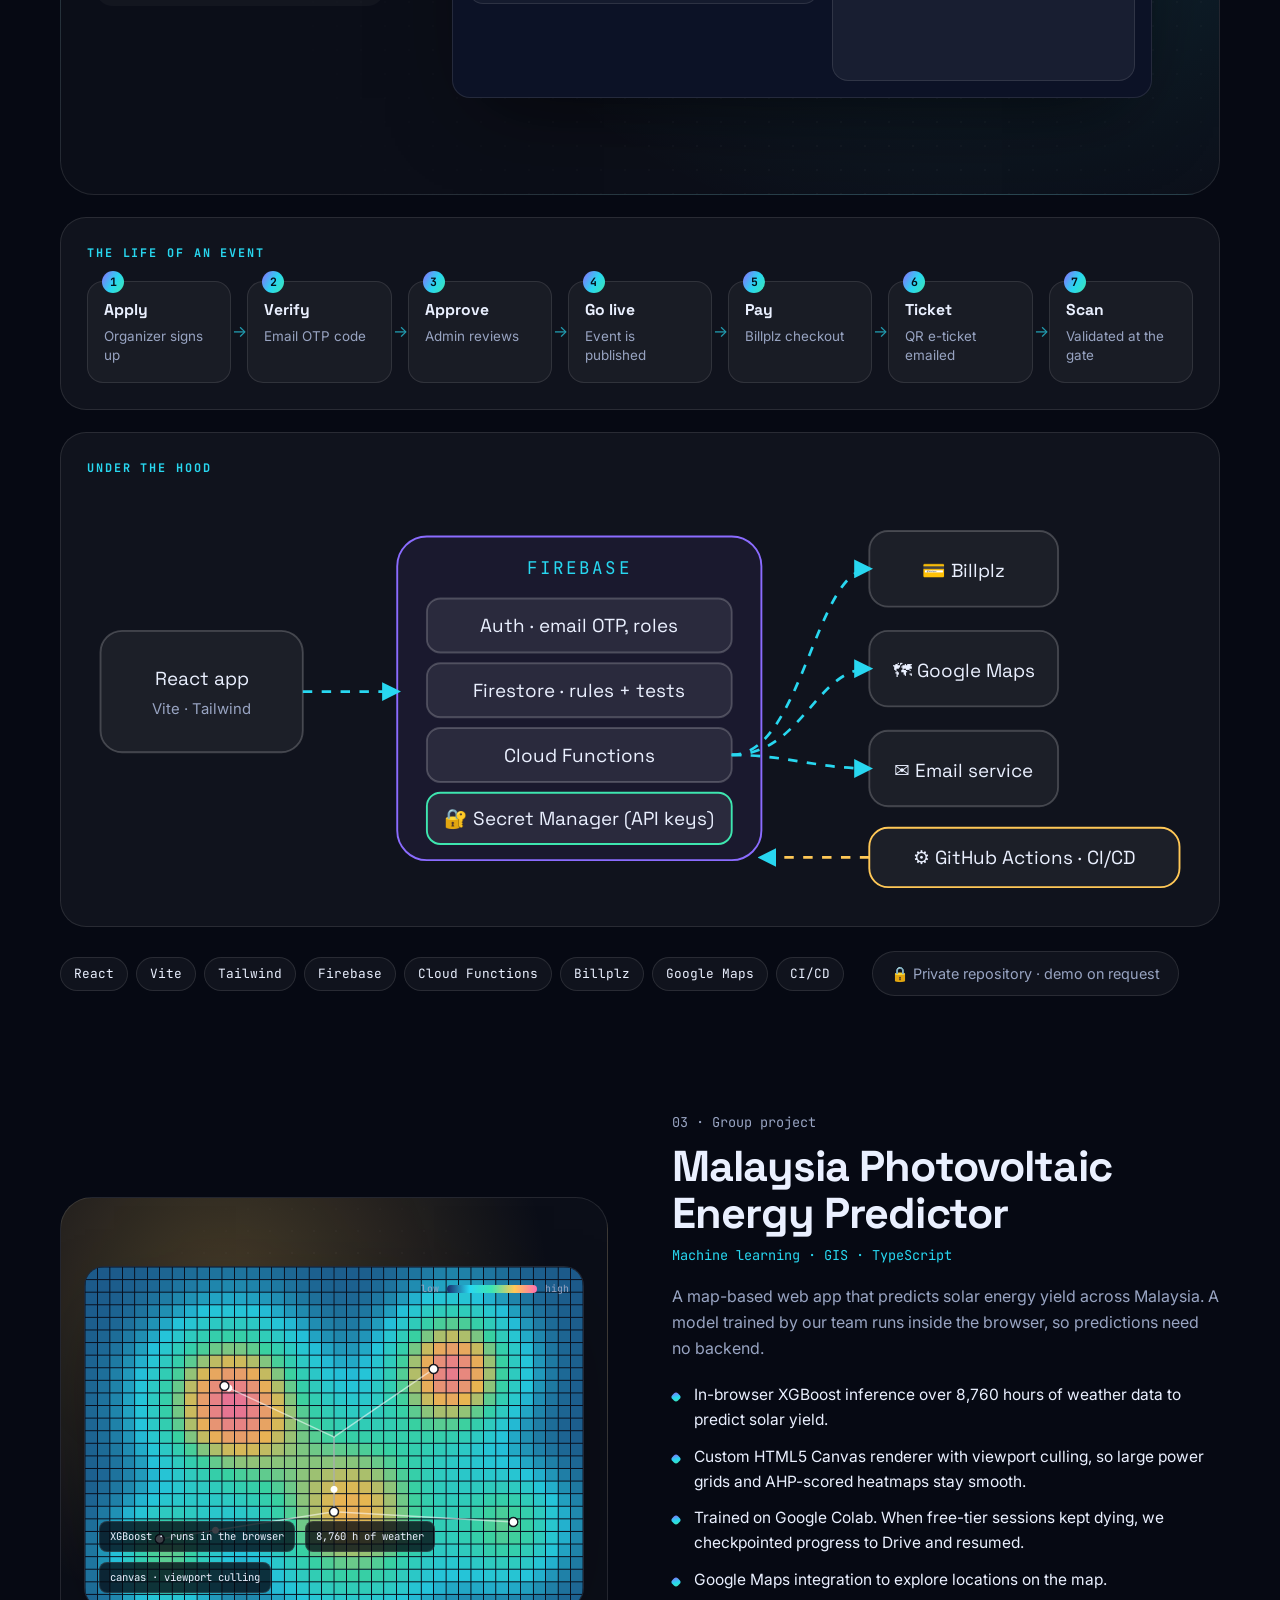
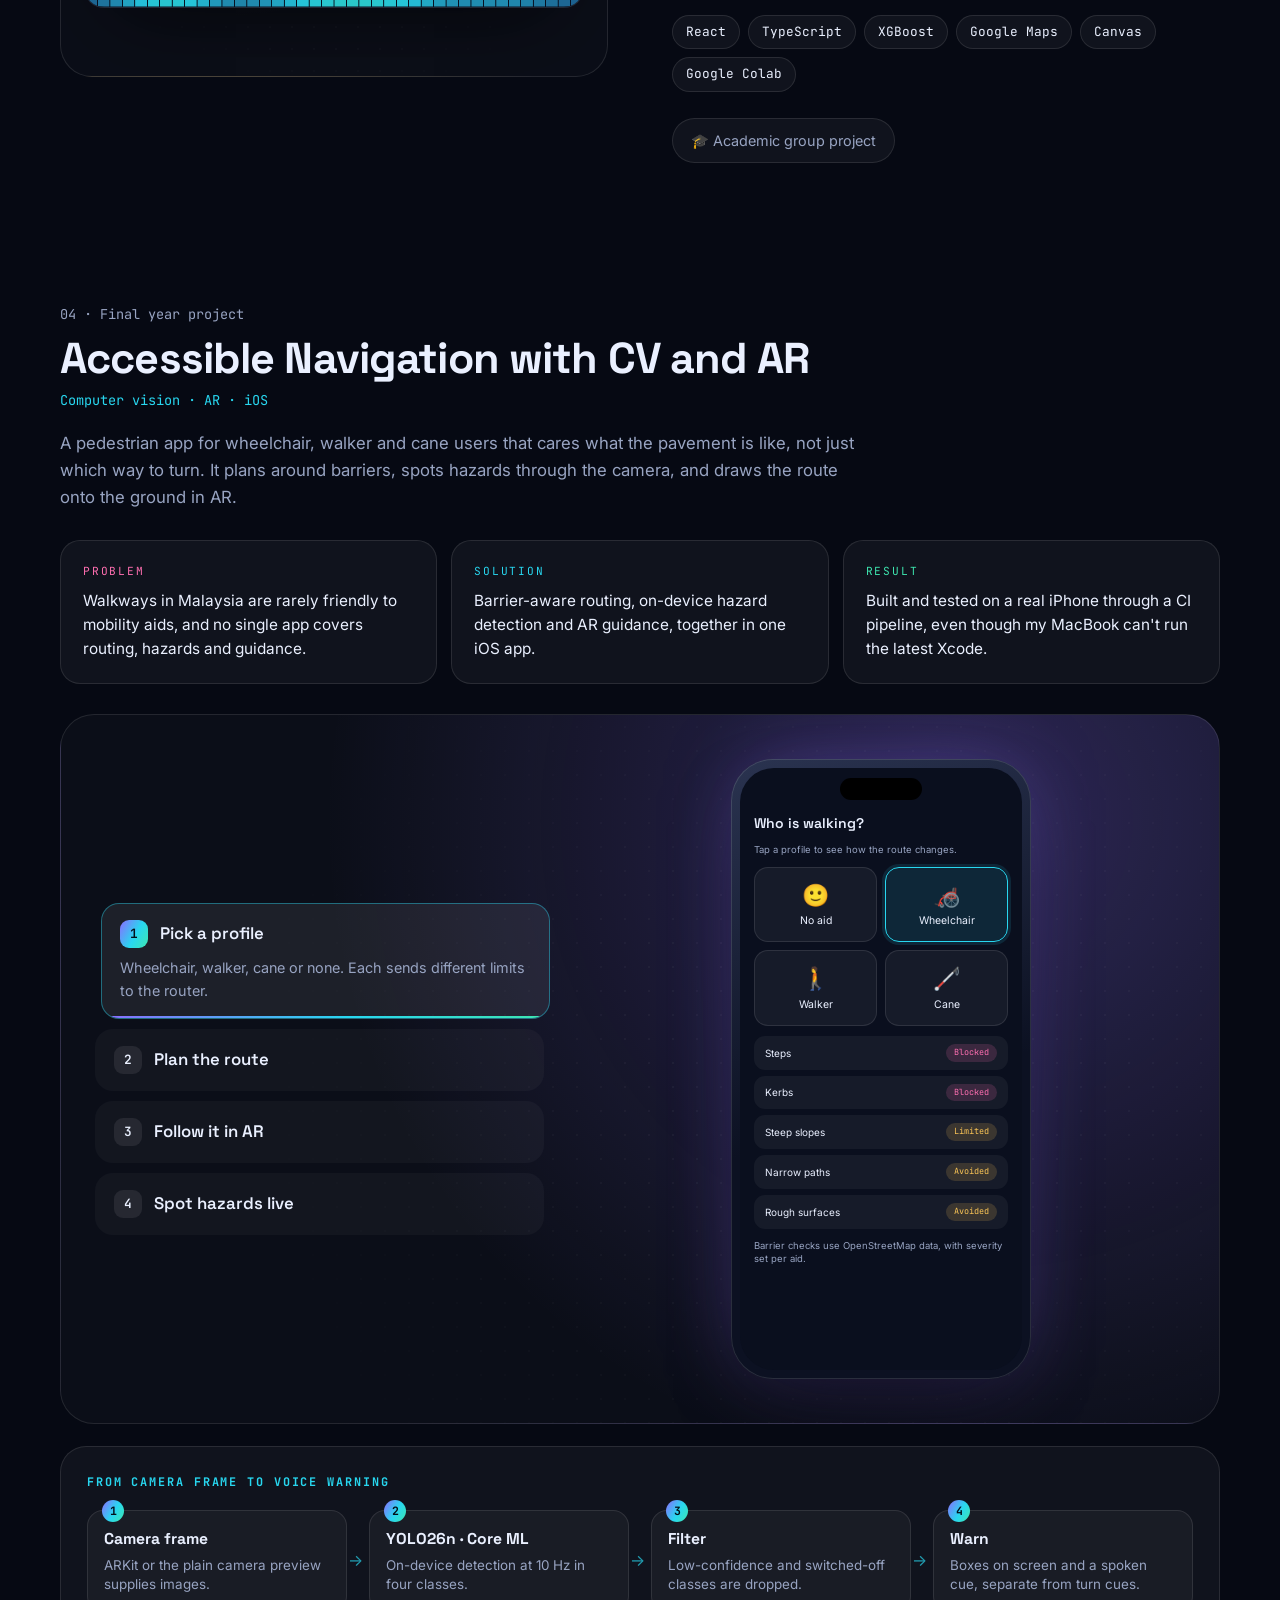
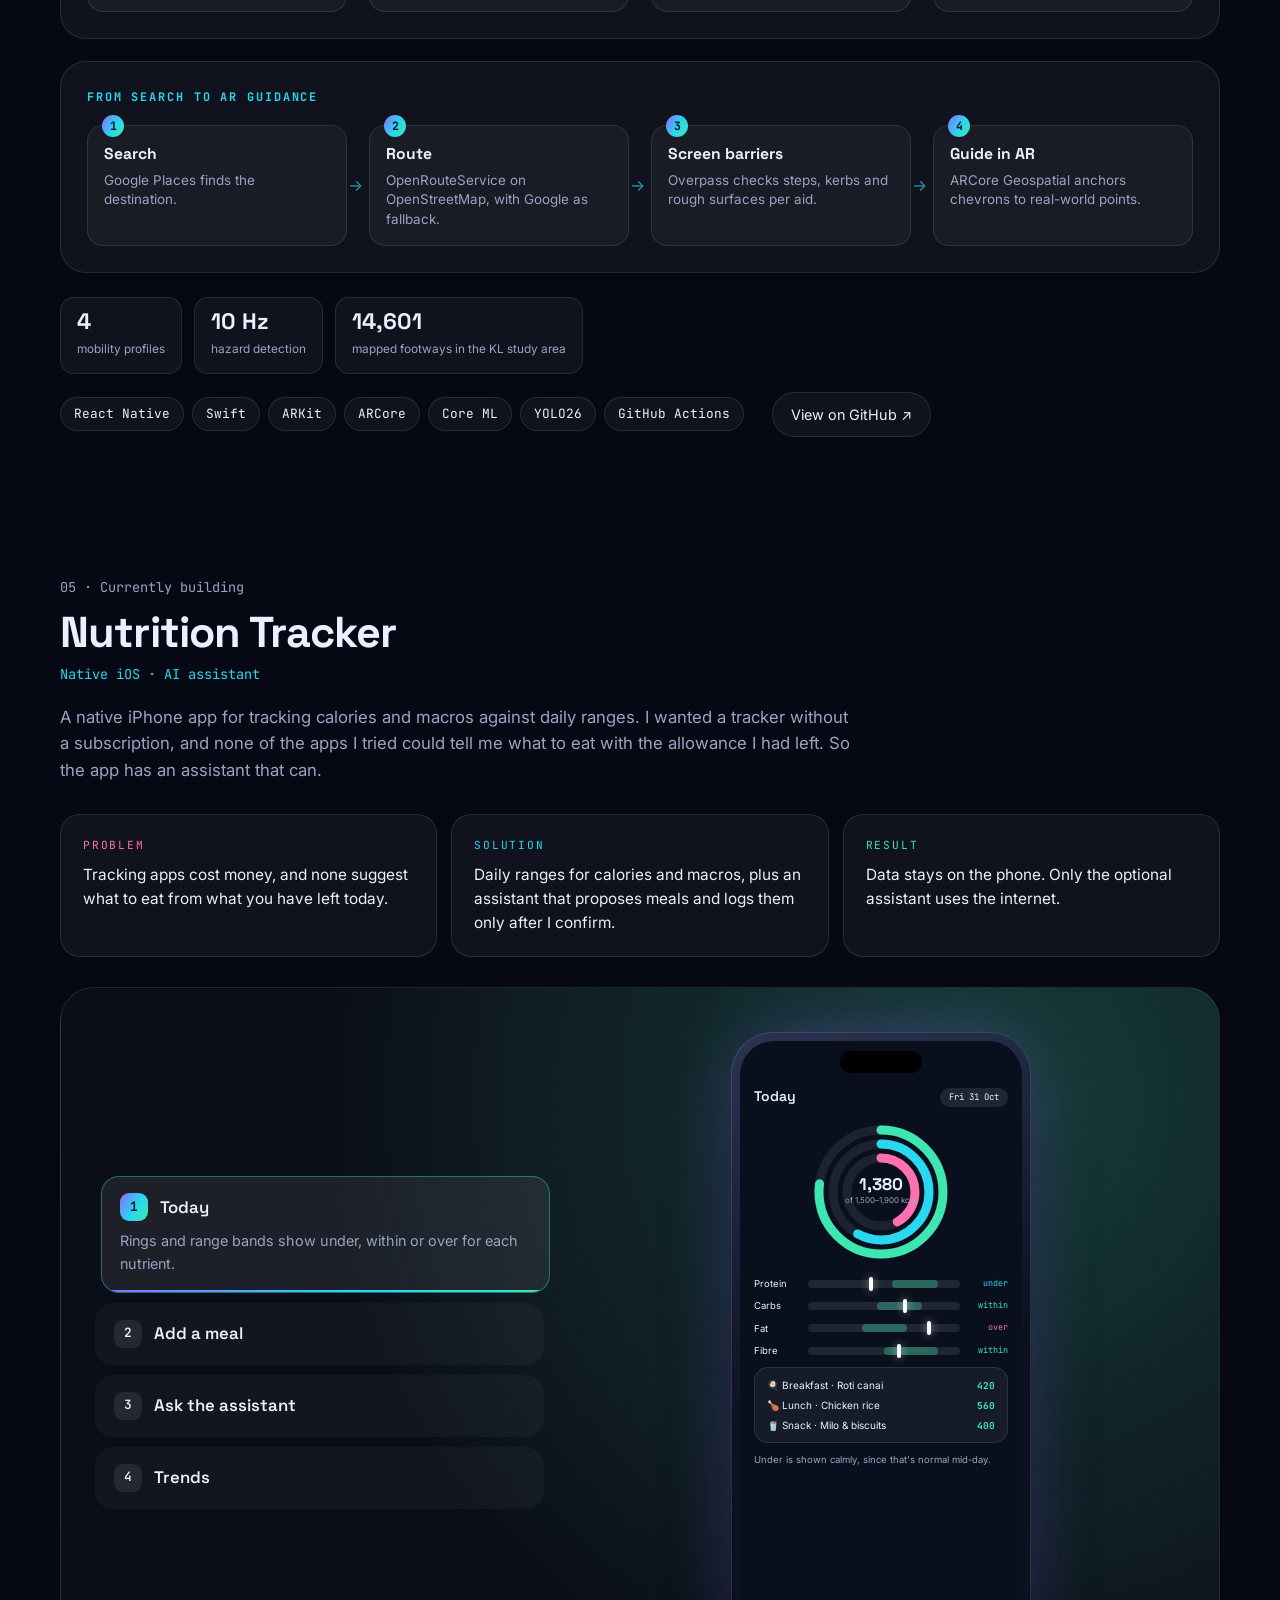
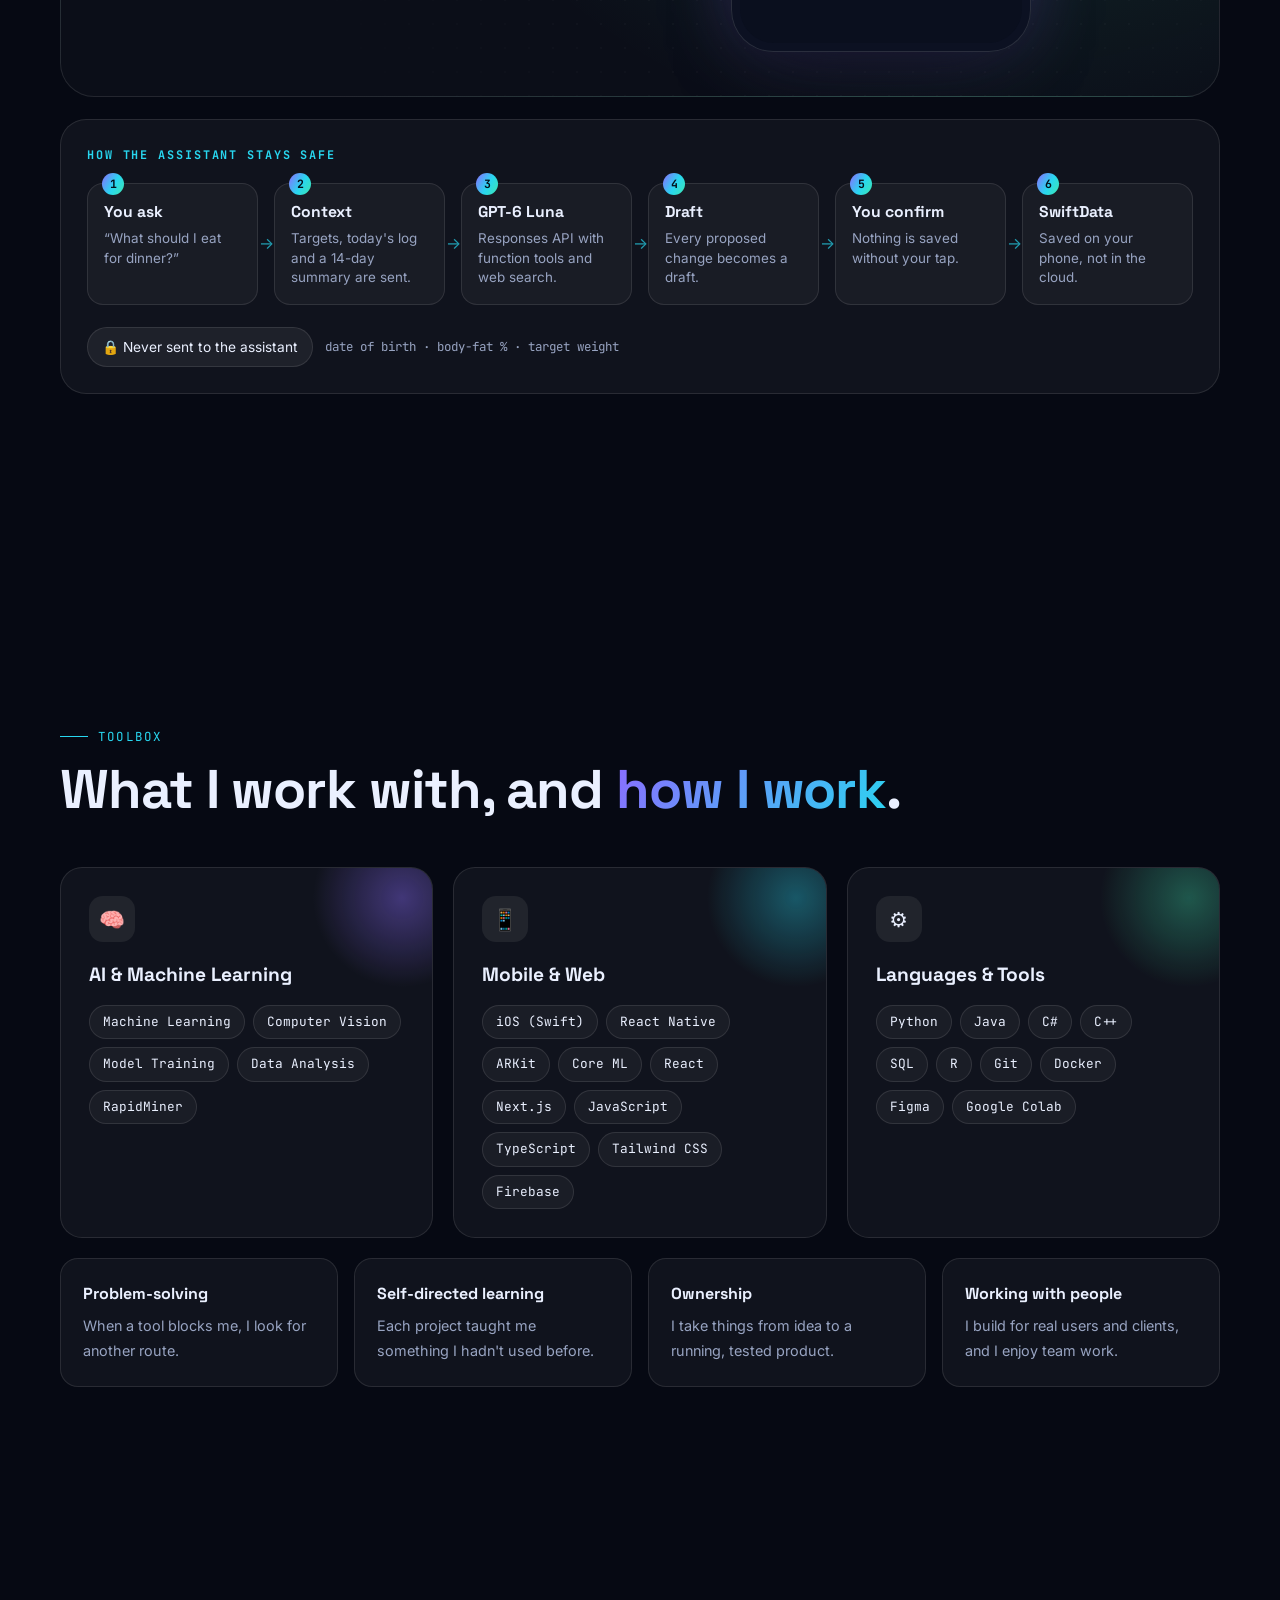
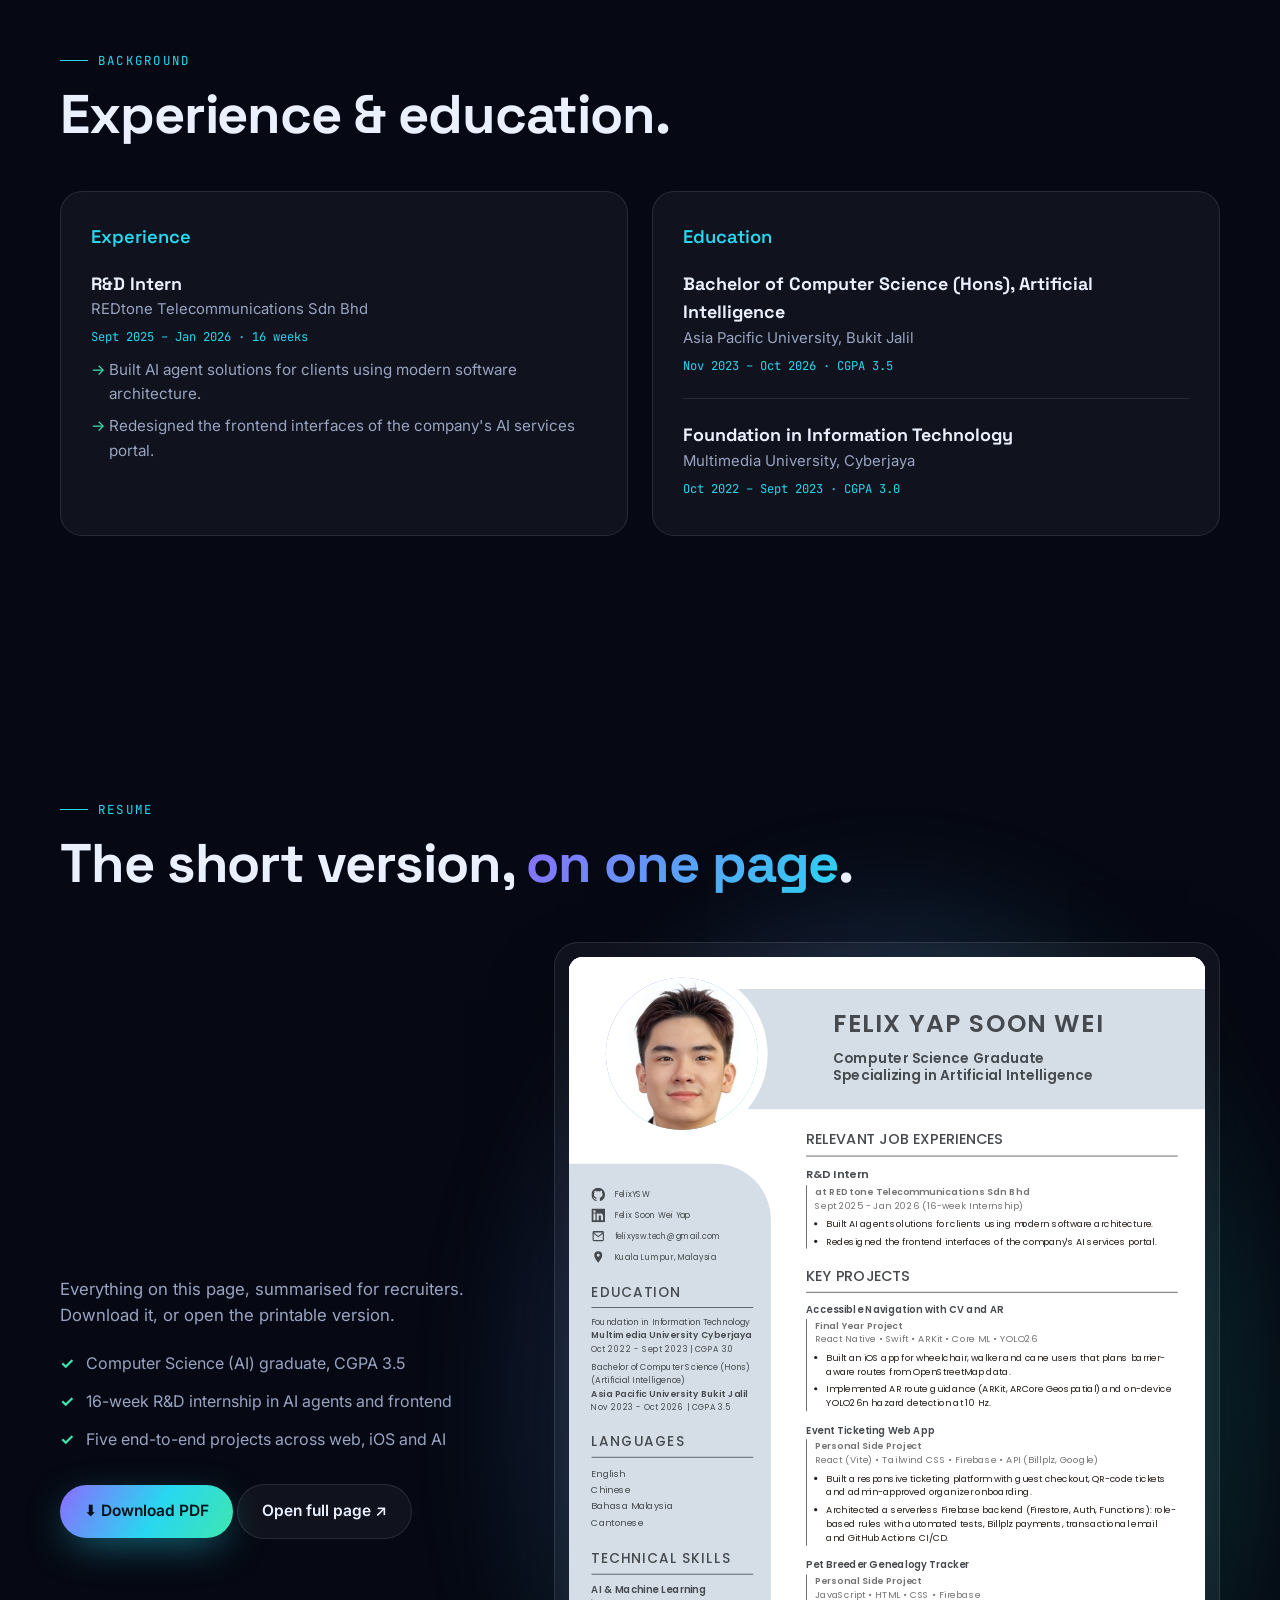
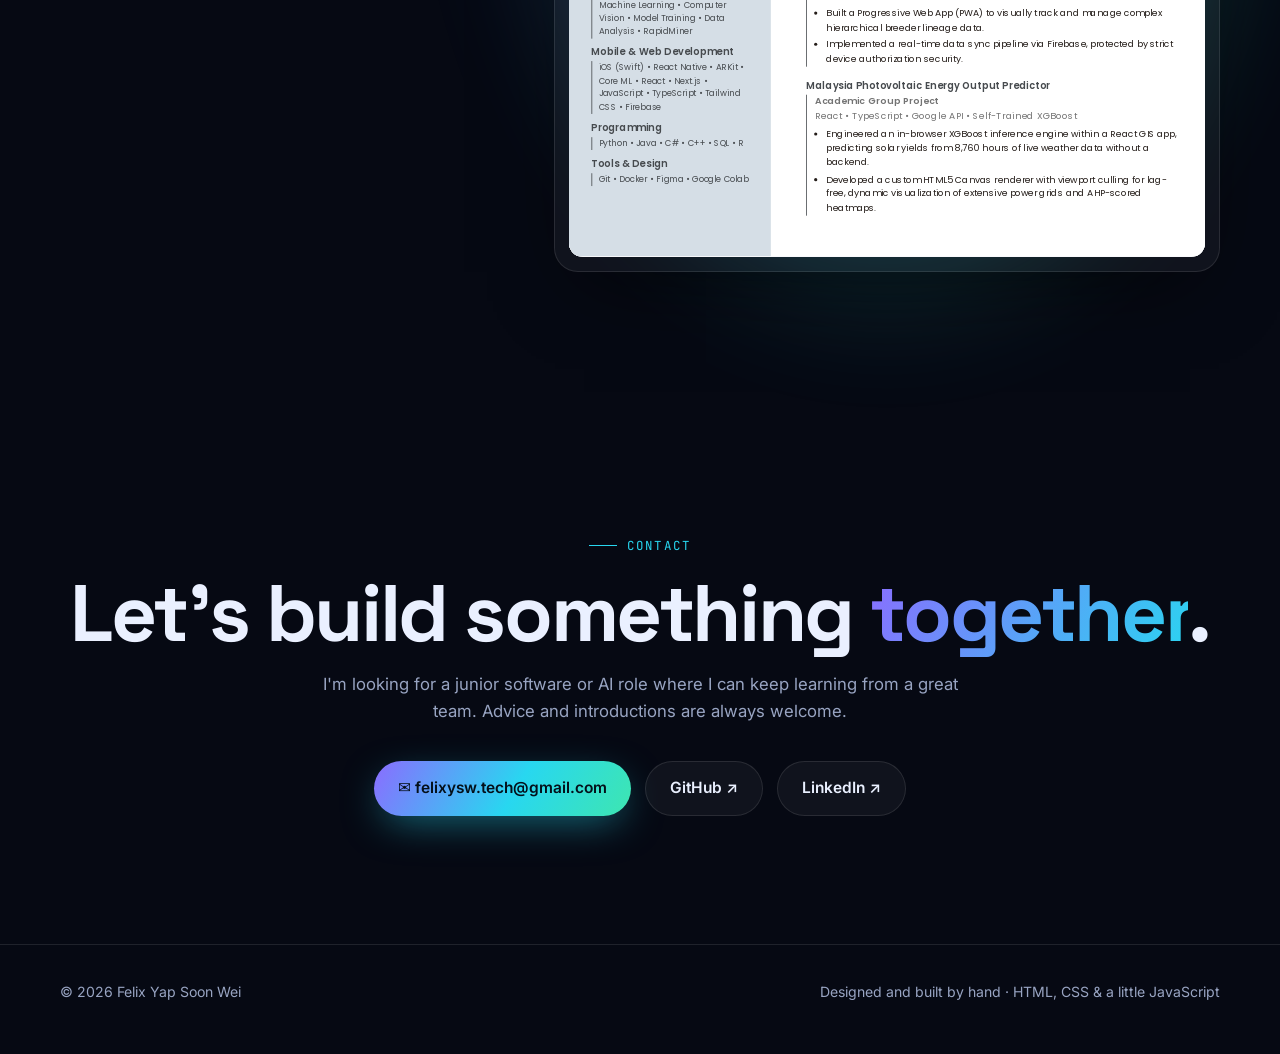
==== commit d2c0eb32: "Merge branch 'main' into portfolio-v2" ====
--- a/index.html
+++ b/index.html
@@ -1,212 +1,753 @@
 <!doctype html>
 <html lang="en">
 <head>
-<meta charset="utf-8">
-<meta name="viewport" content="width=device-width, initial-scale=1">
-<title>Felix Yap | Portfolio</title>
-<meta name="description" content="Felix Yap Soon Wei, Computer Science (AI) graduate in Kuala Lumpur. Projects: Accessible Navigation, Qtic event ticketing, Pet Breeder Genealogy Tracker and a nutrition tracker.">
-<meta name="theme-color" content="#eef0f3">
-<link rel="preconnect" href="https://fonts.googleapis.com">
-<link rel="preconnect" href="https://fonts.gstatic.com" crossorigin>
-<link href="https://fonts.googleapis.com/css2?family=Bricolage+Grotesque:opsz,wght@12..96,500;12..96,700;12..96,800&family=Hanken+Grotesk:wght@400;500;600&display=swap" rel="stylesheet">
-<link rel="stylesheet" href="styles.css">
-<link rel="stylesheet" href="screens.css">
+  <meta charset="utf-8">
+  <meta name="viewport" content="width=device-width, initial-scale=1">
+  <title>Felix Yap Soon Wei · Software &amp; AI Engineer</title>
+  <meta name="description" content="Portfolio of Felix Yap Soon Wei, a Computer Science (AI) graduate from Asia Pacific University building web, iOS and AI products. Projects, experience and resume.">
+  <meta name="theme-color" content="#060913">
+  <meta property="og:title" content="Felix Yap Soon Wei · Software & AI Engineer">
+  <meta property="og:description" content="Web, iOS and AI projects built end to end. See my work and download my resume.">
+  <meta property="og:type" content="website">
+  <link rel="icon" href="data:image/svg+xml,%3Csvg xmlns='http://www.w3.org/2000/svg' viewBox='0 0 64 64'%3E%3Cdefs%3E%3ClinearGradient id='g' x1='0' y1='0' x2='1' y2='1'%3E%3Cstop offset='0' stop-color='%238b6cff'/%3E%3Cstop offset='1' stop-color='%233ee6b0'/%3E%3C/linearGradient%3E%3C/defs%3E%3Crect width='64' height='64' rx='16' fill='url(%23g)'/%3E%3Ctext x='32' y='43' font-family='Arial' font-weight='700' font-size='30' text-anchor='middle' fill='%2304101a'%3EF%3C/text%3E%3C/svg%3E">
+  <link rel="preconnect" href="https://fonts.googleapis.com">
+  <link rel="preconnect" href="https://fonts.gstatic.com" crossorigin>
+  <link href="https://fonts.googleapis.com/css2?family=Inter:wght@400;500;600&family=JetBrains+Mono:wght@400;500&family=Space+Grotesk:wght@500;600;700&display=swap" rel="stylesheet">
+  <link rel="stylesheet" href="styles.css">
 </head>
 <body>
-<a class="skip" href="#projects">Skip to projects</a>
-
-<header class="top">
-  <a class="top__name" href="#top">Felix Yap</a>
-  <nav aria-label="Sections">
-    <a href="#navigation">Navigation app</a>
-    <a href="#qtic">Qtic</a>
-    <a href="#pets">Pet tracker</a>
-    <a href="#nutrition">Nutrition</a>
-    <a href="#resume">Resume</a>
-  </nav>
-</header>
-
-<main id="top">
-
-<section class="hero">
-  <div class="hero__copy">
-    <h1>Felix Yap Soon Wei</h1>
-    <p class="hero__lead">Computer Science graduate specialising in AI, based in Kuala Lumpur. I build web and iOS apps, from the interface down to the database.</p>
-    <p class="actions">
-      <a class="btn btn--solid" href="#projects">See the projects</a>
-      <a class="btn" href="assets/Felix-Yap-Soon-Wei-Resume.pdf" download>Download resume (PDF)</a>
-    </p>
+  <div class="aurora"><i></i><i></i><i></i></div>
+  <div class="grid-bg"></div>
+  <div class="spotlight" id="spotlight"></div>
+
+  <!-- ═════════ NAV ═════════ -->
+  <header class="nav" id="nav">
+    <div class="container nav-inner">
+      <a href="#home" class="logo"><b>F</b> Felix Yap</a>
+      <nav class="nav-links" id="navLinks">
+        <a href="#journey">Journey</a>
+        <a href="#projects">Projects</a>
+        <a href="#skills">Skills</a>
+        <a href="#experience">Experience</a>
+        <a href="#resume">Resume</a>
+        <a href="#contact">Contact</a>
+      </nav>
+      <a href="#contact" class="nav-cta">Let's talk</a>
+      <button class="burger" id="burger" aria-label="Menu"><span></span><span></span></button>
+    </div>
+  </header>
+
+  <main>
+  <!-- ═════════ HERO ═════════ -->
+  <section class="hero" id="home">
+    <div class="container hero-grid">
+      <div>
+        <span class="pill"><span class="dot"></span> Open to junior software &amp; AI roles · Kuala Lumpur / PJ</span>
+        <h1>Hi, I'm <span class="grad-text">Felix Yap</span><br>I build things that <span class="grad-text">work</span>.</h1>
+        <div class="typed-line"><span id="typed"></span><span class="caret"></span></div>
+        <p class="sub">Computer Science (AI) graduate from Asia Pacific University. I turn real problems into web, iOS and AI products, from a hamster-breeding tracker to an AR walking guide.</p>
+        <div class="hero-actions">
+          <a href="#projects" class="btn btn-primary">See my projects <span>→</span></a>
+          <a href="#resume" class="btn btn-ghost">View resume</a>
+        </div>
+        <div class="hero-meta">
+          <div class="stat"><b data-count="5">0</b><span>Projects built</span></div>
+          <div class="stat"><b data-count="3.5" data-dec="1">0</b><span>CGPA</span></div>
+          <div class="stat"><b data-count="16">0</b><span>Week R&amp;D internship</span></div>
+        </div>
+      </div>
+
+      <div class="hero-visual">
+        <div class="float-chip a">swift · <em>ARKit</em></div>
+        <div class="float-chip b">firebase · <em>cloud functions</em></div>
+        <div class="float-chip c">yolo26 · <em>core ml</em></div>
+        <div class="phone" id="heroPhone">
+          <div class="screen"><div class="notch"></div><div data-ar></div></div>
+        </div>
+      </div>
+    </div>
+  </section>
+
+  <div class="marquee" aria-hidden="true">
+    <div class="marquee-track" id="marquee"></div>
   </div>
 
-  <ul class="hero__strip" aria-label="Project screens; each links to its project">
-    <li class="strip__item strip__item--1">
-      <a href="#navigation" aria-label="Accessible Navigation">
-        <div class="phone"><div class="phone__screen"><div class="app" data-screen="nav-map" aria-hidden="true"></div></div></div>
-      </a>
-    </li>
-    <li class="strip__item strip__item--2">
-      <a href="#qtic" aria-label="Qtic event ticketing">
-        <div class="phone"><div class="phone__screen"><img src="assets/shots/qtic-events.webp" width="780" height="1688" alt=""></div></div>
-      </a>
-    </li>
-    <li class="strip__item strip__item--3">
-      <a href="#pets" aria-label="Pet Breeder Genealogy Tracker">
-        <div class="phone"><div class="phone__screen"><img src="assets/shots/pet-detail-m.webp" width="780" height="1688" alt=""></div></div>
-      </a>
-    </li>
-    <li class="strip__item strip__item--4">
-      <a href="#nutrition" aria-label="Nutrition Tracker">
-        <div class="phone"><div class="phone__screen"><div class="app" data-screen="nut-today" aria-hidden="true"></div></div></div>
-      </a>
-    </li>
-  </ul>
-</section>
-
-<div id="projects"></div>
-
-<section class="project" id="navigation" data-app="nav">
-  <div class="project__text">
-    <p class="project__kind">Final year project &middot; iOS app</p>
-    <h2>Accessible Navigation</h2>
-    <p class="project__lead">Walking directions that account for a wheelchair, walker or cane, with augmented-reality guidance and on-device hazard detection.</p>
-    <p>Most navigation apps assume everyone walks at the same pace over any surface. This app asks for the user's mobility aid, plans routes around steps and kerbs using OpenStreetMap data, and scales the journey time to that aid's pace. During navigation the camera shows arrows on the ground and flags potholes, slippery surfaces, broken tactile paving and obstructions.</p>
-    <h3>What I built</h3>
-    <ul class="list">
-      <li>Barrier-aware route planning from OpenStreetMap and OpenRouteService data, with four mobility profiles.</li>
-      <li>AR route guidance on ARKit (iOS) and ARCore Geospatial (Android), through a custom Swift native module.</li>
-      <li>On-device YOLO26n hazard detection, converted to Core ML and run at 10 Hz.</li>
-      <li>Text size, dark mode and spoken-turn settings, because the people using it may need them.</li>
-    </ul>
-    <p class="stack">React Native, Swift, ARKit, Core ML, YOLO26, OpenStreetMap</p>
-  </div>
-  <div class="project__visual">
-    <div class="duo">
-      <figure class="phone" style="--k:.8"><div class="phone__screen"><div class="app" data-screen="nav-map" role="img" aria-label="The Navigate screen with a planned route and a route summary panel"></div></div></figure>
+  <!-- ═════════ JOURNEY ═════════ -->
+  <section class="section" id="journey">
+    <div class="container">
+      <span class="eyebrow reveal">The journey</span>
+      <h2 class="h2 reveal">Every project started with <span class="grad-text">a problem</span> and a few things going wrong.</h2>
+      <p class="lead reveal">I learn by building for real people. Here is the honest version of how each project went, including the parts that didn't work the first time.</p>
+
+      <div class="journey">
+        <aside class="about-card reveal">
+          <div class="avatar"><span>FY</span><img src="assets/photo.jpg" alt="Felix Yap Soon Wei" onerror="this.remove()"></div>
+          <h3>Felix Yap Soon Wei</h3>
+          <p>Computer Science graduate (Artificial Intelligence). I like owning a product end to end: the idea, the backend, the interface and the pipeline that ships it.</p>
+          <div class="facts">
+            <div>🎓 <span><b>APU</b> · BCS (Hons) AI · CGPA 3.5</span></div>
+            <div>💼 <span><b>REDtone</b> · R&amp;D Intern</span></div>
+            <div>📍 <span><b>Kuala Lumpur</b>, Malaysia</span></div>
+            <div>🗣 <span>English · 中文 · Bahasa Malaysia · 粤语</span></div>
+          </div>
+        </aside>
+
+        <div class="timeline">
+          <article class="tl-item reveal">
+            <div class="when">First app</div>
+            <h3>A family tree for ~200 hamsters</h3>
+            <p>My partner's hamster business grew to nearly 200 animals, and related hamsters can't be bred for at least three generations. I built a tracker so the answer is one tap away.</p>
+            <div class="ud">
+              <div class="down"><b>Down</b><span>I'd never built a real backend, and shipping an iOS app felt too heavy for a first project.</span></div>
+              <div class="up"><b>Up</b><span>I made it a web app that works great on our iPhones and discovered Firebase along the way.</span></div>
+            </div>
+          </article>
+          <article class="tl-item reveal">
+            <div class="when">Second app</div>
+            <h3>A ticketing platform that doesn't need code changes</h3>
+            <p>My dad's old e-ticket system had to be edited for every new event. He wanted something like Ticket2u: admins approve events, nobody touches the code.</p>
+            <div class="ud">
+              <div class="down"><b>Down</b><span>Payments, email verification and secret keys were all new, and a lot didn't work on the first try.</span></div>
+              <div class="up"><b>Up</b><span>Learned Billplz, the Google Maps API, OTP login, Secret Manager and a GitHub Actions CI/CD pipeline.</span></div>
+            </div>
+          </article>
+          <article class="tl-item reveal">
+            <div class="when">Group project</div>
+            <h3>Predicting solar output across Malaysia</h3>
+            <p>With my teammates, I helped turn a business idea into a map-based photovoltaic predictor powered by a model we trained ourselves.</p>
+            <div class="ud">
+              <div class="down"><b>Down</b><span>Colab's free tier kept cutting our training sessions short before they finished.</span></div>
+              <div class="up"><b>Up</b><span>We saved training progress to Google Drive and resumed each time until the model was done.</span></div>
+            </div>
+          </article>
+          <article class="tl-item reveal">
+            <div class="when">Final year project</div>
+            <h3>Making Malaysian walkways easier to navigate</h3>
+            <p>Walkways here aren't friendly to wheelchair and walker users, and no single app solved it. My first mobile app and my first AR project.</p>
+            <div class="ud">
+              <div class="down"><b>Down</b><span>My 14-year-old MacBook couldn't run the latest Xcode, so building for iPhone looked impossible.</span></div>
+              <div class="up"><b>Up</b><span>Every push to GitHub now tests the code and builds an IPA, which I sideload to my phone.</span></div>
+            </div>
+          </article>
+          <article class="tl-item reveal">
+            <div class="when">Right now</div>
+            <h3>A nutrition tracker I actually wanted</h3>
+            <p>I wanted to track my own intake without paying for an app. Others have AI cameras, but none suggest what to eat from the quota I have left, so I built that.</p>
+            <div class="ud">
+              <div class="up"><b>Up</b><span>A native SwiftUI app with an OpenAI-powered assistant that proposes changes and waits for my confirmation.</span></div>
+              <div class="down"><b>Next</b><span>Still building. The on-device photo models are the next chapter.</span></div>
+            </div>
+          </article>
+        </div>
+      </div>
     </div>
-    <p class="caption">The app runs on iOS only, so this screen is rebuilt in HTML and CSS from its source code: same layout, colours, spacing and wording. The route and place are sample data.</p>
-  </div>
-</section>
-
-<section class="project" id="qtic" data-app="qtic">
-  <div class="project__text">
-    <p class="project__kind">Web app &middot; built end to end</p>
-    <h2>Qtic event ticketing</h2>
-    <p class="project__lead">Browse events, pick a session, pay and get a QR ticket. Organisers publish events and scan tickets at the door.</p>
-    <p>Qtic works for guests without an account, so buying a ticket takes one short form. Organisers apply to be approved by an admin, create events with multiple sessions and ticket types, and check people in by scanning their QR code.</p>
-    <h3>What I built</h3>
-    <ul class="list">
-      <li>Responsive React interface with guest checkout, a cart and QR-code tickets.</li>
-      <li>Serverless Firebase backend: Firestore, Auth and Cloud Functions.</li>
-      <li>Role-based security rules (guest, user, organiser, admin) with automated tests.</li>
-      <li>Billplz payments, transactional email and a GitHub Actions deploy pipeline.</li>
-      <li>Admin-approved organiser onboarding, with a dashboard for each role.</li>
-    </ul>
-    <p class="stack">React (Vite), Tailwind CSS, Firebase, Billplz, Google Maps</p>
-  </div>
-  <div class="project__visual">
-    <figure class="browser">
-      <div class="browser__bar"><span>localhost:5173</span></div>
-      <img src="assets/shots/qtic-desktop.webp" width="1400" height="875" alt="Qtic events page on desktop: a search bar, category filters and a grid of event cards with prices">
-    </figure>
-    <p class="caption">Screenshot of the running app against local Firebase emulators. The events, organisers and poster art are demo data I made for this page.</p>
-  </div>
-</section>
-
-<section class="project" id="pets" data-app="pet">
-  <div class="project__text">
-    <p class="project__kind">Web app &middot; built for a real breeder</p>
-    <h2>Pet Breeder Genealogy Tracker</h2>
-    <p class="project__lead">A family tree for hamster breeders, with a blood check that warns before two closely related animals are paired.</p>
-    <p>Sweet Pawz needed lineage, fur genetics and sale status in one place instead of scattered notes and photos. Each animal is a card in a generation-by-generation tree, and selecting two animals shows how closely they are related before a pairing is made.</p>
-    <h3>What I built</h3>
-    <ul class="list">
-      <li>Interactive tree with generations, parent links, filters and search.</li>
-      <li>Blood check for pairing, based on shared ancestors.</li>
-      <li>Records for fur type, pattern, carrier genes and status (own, for sale, sold, adopted).</li>
-      <li>Installable progressive web app that works offline and syncs through Firebase.</li>
-    </ul>
-    <p class="stack">JavaScript, HTML, CSS, Bootstrap, Firebase</p>
-  </div>
-  <div class="project__visual">
-    <figure class="browser">
-      <div class="browser__bar"><span>localhost:8090</span></div>
-      <img src="assets/shots/pet-tree-d.webp" width="1400" height="1071" alt="Family tree with three generations of hamsters, coloured rings showing status, and Check Blood and Filters buttons">
-    </figure>
-    <p class="caption">Screenshot of the running app. The animals, names and IDs are sample data, not the breeder's records.</p>
-  </div>
-</section>
-
-<section class="project" id="nutrition" data-app="nut">
-  <div class="project__text">
-    <p class="project__kind">Personal project &middot; iOS app</p>
-    <h2>Nutrition Tracker</h2>
-    <p class="project__lead">A food log with an AI assistant that can look up what you ate and suggest what fits the rest of your day.</p>
-    <p>Daily targets are shown as ranges rather than single numbers, and going over is a heads-up, not an error. The assistant can read the food log and ranges, and it always shows a draft and waits for confirmation before it changes anything.</p>
-    <h3>What I built</h3>
-    <ul class="list">
-      <li>Native SwiftUI app with SwiftData storage, kept on the device.</li>
-      <li>Assistant on the OpenAI Responses API with function calling and web search.</li>
-      <li>Barcode lookup through Open Food Facts and Malaysian food data from MyFCD.</li>
-      <li>Calendar and trend views, with nutrient colours chosen to stay distinguishable for colour-blind users.</li>
-    </ul>
-    <p class="stack">Swift, SwiftUI, SwiftData, OpenAI API</p>
-  </div>
-  <div class="project__visual">
-    <div class="duo">
-      <figure class="phone" style="--k:.8"><div class="phone__screen"><div class="app" data-screen="nut-today" role="img" aria-label="The Today screen: calorie ring, four macro rings and the food log"></div></div></figure>
+  </section>
+
+  <!-- ═════════ PROJECTS ═════════ -->
+  <section class="section" id="projects">
+    <div class="container">
+      <span class="eyebrow reveal">Selected work</span>
+      <h2 class="h2 reveal">Five projects you can <span class="grad-text">click through</span>.</h2>
+      <p class="lead reveal">Each project has the problem it solves, a tour of the screens, and how it works underneath. Tap the tabs, pick a profile, tap a hamster.</p>
+
+      <nav class="switcher reveal" aria-label="Jump to a project">
+        <a href="#p-pet"><i>🐹</i> Pet Genealogy</a>
+        <a href="#p-qtic"><i>🎟️</i> Event Ticketing</a>
+        <a href="#p-pv"><i>☀️</i> Solar Predictor</a>
+        <a href="#p-nav"><i>🦽</i> Accessible Navigation</a>
+        <a href="#p-nutrition"><i>🥗</i> Nutrition Tracker</a>
+      </nav>
+
+      <!-- ══════════ 1 · PET GENEALOGY ══════════ -->
+      <article class="proj" id="p-pet">
+        <header class="ph reveal">
+          <div class="p-num">01 · My first app</div>
+          <h3 class="p-title">Pet Breeder Genealogy Tracker</h3>
+          <div class="p-tag">Progressive web app · Firebase</div>
+          <p class="p-desc">A hamster business grew to almost 200 animals, and related hamsters must not be bred for at least three generations. This app records every hamster, traces their bloodlines and answers one question instantly: can these two breed?</p>
+        </header>
+        <div class="glance reveal">
+          <div><small class="pr">Problem</small><p>About 200 hamsters, and a three-generation breeding rule that is impossible to track by memory.</p></div>
+          <div><small class="so">Solution</small><p>A mobile-first web app that stores every hamster, links parents and checks any pair automatically.</p></div>
+          <div><small class="re">Result</small><p>Works on iPhones with no App Store release, with real-time sync so everyone sees the same data.</p></div>
+        </div>
+
+        <div class="explorer reveal" data-explorer style="--glow: rgba(255,111,177,.22)">
+          <div class="ex-tabs">
+            <button class="ex-tab active"><b><i>1</i> Your colony</b><span>Every hamster in one searchable list, with status at a glance.</span><u class="bar"></u></button>
+            <button class="ex-tab"><b><i>2</i> Trace the bloodline</b><span>Tap any hamster to light up its ancestors in the family tree.</span><u class="bar"></u></button>
+            <button class="ex-tab"><b><i>3</i> Can they breed?</b><span>Pick two hamsters. The app checks 3 generations and answers instantly.</span><u class="bar"></u></button>
+          </div>
+          <div class="ex-stage">
+            <div class="phone lg">
+              <div class="screen">
+                <div class="notch"></div>
+                <!-- colony -->
+                <div class="scr active">
+                  <div class="u-row"><div><div class="u-h">Sweet Pawz colony</div><div class="u-sub">~200 hamsters · synced live</div></div><span class="u-chip">PWA</span></div>
+                  <div class="u-search">🔍 Search name or ID…</div>
+                  <div class="h-list">
+                    <div class="h-card"><i style="--c:#ffc857">🐹</i><div><b>Pip</b><small>Syrian · male · gen 0</small></div><em class="ok">Breeder</em></div>
+                    <div class="h-card"><i style="--c:#ff9ecb">🐹</i><div><b>Mochi</b><small>Syrian · female · gen 0</small></div><em class="ok">Breeder</em></div>
+                    <div class="h-card"><i style="--c:#8bd3ff">🐹</i><div><b>Biscuit</b><small>Pip × Mochi · gen 1</small></div><em class="wait">Growing</em></div>
+                    <div class="h-card"><i style="--c:#c9a6ff">🐹</i><div><b>Waffle</b><small>Nugget × Daisy · gen 1</small></div><em class="ok">Breeder</em></div>
+                    <div class="h-card"><i style="--c:#a6f0c6">🐹</i><div><b>Peanut</b><small>Biscuit × Waffle · gen 2</small></div><em class="sold">Sold</em></div>
+                  </div>
+                  <div class="u-btn">＋ Add hamster</div>
+                </div>
+                <!-- tree -->
+                <div class="scr">
+                  <div class="u-h">Family tree</div>
+                  <div class="u-sub">Tap a hamster to highlight its ancestors.</div>
+                  <svg class="tree-svg" id="tree1" viewBox="0 0 470 300"></svg>
+                  <div class="u-card" id="treeInfo1"></div>
+                </div>
+                <!-- checker -->
+                <div class="scr">
+                  <div class="u-h">Breeding check</div>
+                  <div class="u-sub">Related within 3 generations? Then no.</div>
+                  <div class="sel-wrap"><label>Male<select id="selA"></select></label><span>×</span><label>Female<select id="selB"></select></label></div>
+                  <svg class="tree-svg" id="tree2" viewBox="0 0 470 300"></svg>
+                  <div class="verdict" id="verdict"></div>
+                </div>
+              </div>
+            </div>
+          </div>
+        </div>
+
+        <div class="flow reveal">
+          <h5>How it works</h5>
+          <div class="steps">
+            <div class="step" style="--n:0"><b>Record</b><p>Add each hamster with its details and photo.</p></div>
+            <div class="step" style="--n:1"><b>Link parents</b><p>Connect each hamster to its mother and father.</p></div>
+            <div class="step" style="--n:2"><b>Check pairs</b><p>The app walks up 3 generations and looks for shared ancestors.</p></div>
+            <div class="step" style="--n:3"><b>Breed safely</b><p>A clear ✓ or ✕ before any pairing is made.</p></div>
+          </div>
+          <div class="arch-note"><span>📱 iPhone web app (PWA)</span><em>⇄ real-time sync ⇄</em><span>🔥 Firebase Firestore</span><em>🔒</em><span>Device authorization</span></div>
+        </div>
+        <div class="ph-foot reveal">
+          <div class="chips"><span class="chip">JavaScript</span><span class="chip">HTML</span><span class="chip">CSS</span><span class="chip">Firebase</span><span class="chip">Firestore</span><span class="chip">PWA</span></div>
+          <span class="link-btn muted">🔒 Private repository · demo on request</span>
+        </div>
+      </article>
+
+      <!-- ══════════ 2 · QTIC ══════════ -->
+      <article class="proj" id="p-qtic">
+        <header class="ph reveal">
+          <div class="p-num">02 · Personal project</div>
+          <h3 class="p-title">Qtic · Event Ticketing</h3>
+          <div class="p-tag">Full-stack · Serverless · Payments</div>
+          <p class="p-desc">A multi-role ticketing platform in the spirit of Ticket2u. Organizers submit events, admins approve them, customers pay and receive QR tickets, and gate staff scan them. New events never need a code change.</p>
+        </header>
+        <div class="glance reveal">
+          <div><small class="pr">Problem</small><p>The old e-ticket system had to be edited by hand for every new event.</p></div>
+          <div><small class="so">Solution</small><p>Four roles on one platform. Admins approve events from a dashboard, so no developer is involved.</p></div>
+          <div><small class="re">Result</small><p>Payments, OTP sign-up, email notifications and automated deploys, all in one serverless stack.</p></div>
+        </div>
+
+        <div class="explorer wide reveal" data-explorer style="--glow: rgba(40,215,240,.2)">
+          <div class="ex-tabs">
+            <button class="ex-tab active"><b><i>🎟</i> Customer</b><span>Browse events, see the venue on a map, and pay securely with Billplz.</span><u class="bar"></u></button>
+            <button class="ex-tab"><b><i>🎤</i> Organizer</b><span>Sign up with an email OTP, then submit an event for review.</span><u class="bar"></u></button>
+            <button class="ex-tab"><b><i>🛡</i> Admin</b><span>Approve or reject organizers and events. Try the buttons.</span><u class="bar"></u></button>
+            <button class="ex-tab"><b><i>📷</i> Gate scanner</b><span>Scan a QR ticket at the door and get an instant verdict.</span><u class="bar"></u></button>
+          </div>
+          <div class="ex-stage">
+            <div class="browser lg">
+              <div class="bar"><i></i><i></i><i></i><span id="qUrl">qtic.app/events</span></div>
+              <div class="b-body">
+                <!-- customer -->
+                <div class="scr active">
+                  <div class="u-row"><div class="u-h">Upcoming events</div><span class="u-chip">Customer</span></div>
+                  <div class="q-split">
+                    <div class="q-events">
+                      <div class="q-ev"><div class="q-img" style="--a:#5b3df0;--b:#28d7f0"></div><div><b>Night Market Live</b><small>Sat · 7:30 PM · Bukit Jalil</small><span class="u-chip">from RM 45</span></div></div>
+                      <div class="q-ev"><div class="q-img" style="--a:#ff6fb1;--b:#ffc857"></div><div><b>Indie Fest KL</b><small>Sun · 4:00 PM · Bangsar</small><span class="u-chip">from RM 60</span></div></div>
+                      <div class="q-map"><svg viewBox="0 0 240 90"><rect width="240" height="90" fill="#0f1a38"/><g stroke="#243566" stroke-width="7" fill="none"><path d="M0 60H240M70 0V90M170 0V90M0 25L240 40"/></g><g fill="#16224a"><rect x="80" y="8" width="38" height="20" rx="4"/><rect x="180" y="52" width="40" height="26" rx="4"/></g><g transform="translate(122 52)"><path d="M0 0c-6-9-9-13-9-18a9 9 0 1 1 18 0c0 5-3 9-9 18z" fill="#ff6fb1"/><circle cy="-18" r="3.5" fill="#fff"/></g></svg><small>📍 Venue on Google Maps</small></div>
+                    </div>
+                    <div class="q-cart">
+                      <b>Checkout</b>
+                      <div class="u-row"><span>General × 2</span><span>RM 90</span></div>
+                      <div class="u-row"><span>Processing fee</span><span>RM 3</span></div>
+                      <hr>
+                      <div class="u-row"><b>Total</b><b>RM 93</b></div>
+                      <div class="u-btn">Pay with Billplz</div>
+                      <small>FPX / cards · confirmed server-side</small>
+                    </div>
+                  </div>
+                </div>
+                <!-- organizer -->
+                <div class="scr">
+                  <div class="u-row"><div class="u-h">Become an organizer</div><span class="u-chip">Organizer</span></div>
+                  <div class="q-split">
+                    <div class="q-form">
+                      <label>Email<input value="events@example.com" readonly></label>
+                      <small>Enter the 6-digit code we emailed you</small>
+                      <div class="otp"><i>4</i><i>8</i><i>2</i><i>1</i><i></i><i></i></div>
+                      <div class="u-btn">Verify email</div>
+                    </div>
+                    <div class="q-form">
+                      <b>New event</b>
+                      <label>Title<input value="Night Market Live" readonly></label>
+                      <label>Venue<input value="Bukit Jalil, KL" readonly></label>
+                      <div class="u-row"><span class="u-chip">General RM 45</span><span class="u-chip">VIP RM 120</span></div>
+                      <div class="u-btn">Submit for review</div>
+                    </div>
+                  </div>
+                </div>
+                <!-- admin -->
+                <div class="scr">
+                  <div class="u-row"><div class="u-h">Admin dashboard</div><span class="u-chip">Admin</span></div>
+                  <div class="q-split">
+                    <div class="q-queue" data-queue>
+                      <b>Organizer applications</b>
+                      <div class="q-item"><span>Aisha · Indie Fest KL</span><em class="st pending">PENDING</em><button data-act>Approve</button></div>
+                      <div class="q-item"><span>Daniel · Night Market</span><em class="st pending">PENDING</em><button data-act>Approve</button></div>
+                    </div>
+                    <div class="q-queue" data-queue>
+                      <b>Events awaiting review</b>
+                      <div class="q-item"><span>Night Market Live 2026</span><em class="st pending">PENDING</em><button data-act>Approve</button></div>
+                      <div class="q-item"><span>Indie Fest KL</span><em class="st ok">LIVE</em><button data-act class="done">Undo</button></div>
+                    </div>
+                  </div>
+                  <small class="u-note">Approvals run through Cloud Functions, which also email the organizer.</small>
+                </div>
+                <!-- scanner -->
+                <div class="scr">
+                  <div class="u-row"><div class="u-h">Gate scanner</div><span class="u-chip">Scanner</span></div>
+                  <div class="q-scan">
+                    <div class="viewfinder"><svg viewBox="0 0 21 21" shape-rendering="crispEdges" id="qr2"></svg><i class="c tl"></i><i class="c tr"></i><i class="c bl"></i><i class="c br"></i><u class="beam"></u></div>
+                    <div class="q-result"><b>✓ Valid ticket</b><span>Admit 1 · General · Night Market Live</span><small>Scanned 183 of 248</small></div>
+                  </div>
+                </div>
+              </div>
+            </div>
+          </div>
+        </div>
+
+        <div class="flow reveal">
+          <h5>The life of an event</h5>
+          <div class="steps seven">
+            <div class="step" style="--n:0"><b>Apply</b><p>Organizer signs up</p></div>
+            <div class="step" style="--n:1"><b>Verify</b><p>Email OTP code</p></div>
+            <div class="step" style="--n:2"><b>Approve</b><p>Admin reviews</p></div>
+            <div class="step" style="--n:3"><b>Go live</b><p>Event is published</p></div>
+            <div class="step" style="--n:4"><b>Pay</b><p>Billplz checkout</p></div>
+            <div class="step" style="--n:5"><b>Ticket</b><p>QR e-ticket emailed</p></div>
+            <div class="step" style="--n:6"><b>Scan</b><p>Validated at the gate</p></div>
+          </div>
+        </div>
+
+        <div class="arch reveal">
+          <h5>Under the hood</h5>
+          <svg viewBox="0 0 820 300" role="img" aria-label="Architecture diagram">
+            <defs><marker id="ah" viewBox="0 0 10 10" refX="8" refY="5" markerWidth="7" markerHeight="7" orient="auto"><path d="M0 0L10 5L0 10z" fill="#28d7f0"/></marker></defs>
+            <g class="a-box"><rect x="10" y="100" width="150" height="90" rx="16"/><text x="85" y="140">React app</text><text class="s" x="85" y="162">Vite · Tailwind</text></g>
+            <g class="a-box fb"><rect x="230" y="30" width="270" height="240" rx="22"/><text class="t" x="365" y="58">Firebase</text></g>
+            <g class="a-box in"><rect x="252" y="76" width="226" height="40" rx="10"/><text x="365" y="101">Auth · email OTP, roles</text></g>
+            <g class="a-box in"><rect x="252" y="124" width="226" height="40" rx="10"/><text x="365" y="149">Firestore · rules + tests</text></g>
+            <g class="a-box in"><rect x="252" y="172" width="226" height="40" rx="10"/><text x="365" y="197">Cloud Functions</text></g>
+            <g class="a-box in sec"><rect x="252" y="220" width="226" height="38" rx="10"/><text x="365" y="244">🔐 Secret Manager (API keys)</text></g>
+            <g class="a-box"><rect x="580" y="26" width="140" height="56" rx="14"/><text x="650" y="60">💳 Billplz</text></g>
+            <g class="a-box"><rect x="580" y="100" width="140" height="56" rx="14"/><text x="650" y="134">🗺 Google Maps</text></g>
+            <g class="a-box"><rect x="580" y="174" width="140" height="56" rx="14"/><text x="650" y="208">✉ Email service</text></g>
+            <g class="a-box gh"><rect x="580" y="246" width="230" height="44" rx="14"/><text x="695" y="273">⚙ GitHub Actions · CI/CD</text></g>
+            <g class="a-lines"><path d="M160 145H230" marker-end="url(#ah)"/><path d="M478 192C530 192 540 54 580 54" marker-end="url(#ah)"/><path d="M478 192C530 192 540 128 580 128" marker-end="url(#ah)"/><path d="M478 192C520 192 540 202 580 202" marker-end="url(#ah)"/><path class="dep" d="M580 268H500" marker-end="url(#ah)"/></g>
+          </svg>
+        </div>
+        <div class="ph-foot reveal">
+          <div class="chips"><span class="chip">React</span><span class="chip">Vite</span><span class="chip">Tailwind</span><span class="chip">Firebase</span><span class="chip">Cloud Functions</span><span class="chip">Billplz</span><span class="chip">Google Maps</span><span class="chip">CI/CD</span></div>
+          <span class="link-btn muted">🔒 Private repository · demo on request</span>
+        </div>
+      </article>
+
+      <!-- ══════════ 3 · PV ══════════ -->
+      <article class="project" id="p-pv">
+        <div class="p-visual reveal" style="--glow: rgba(255,200,87,.24)">
+          <div class="pv-wrap">
+            <canvas id="pv" width="1000" height="680"></canvas>
+            <div class="pv-legend">low <i></i> high</div>
+            <div class="pv-hud"><span>XGBoost · runs in the browser</span><span>8,760 h of weather</span><span>canvas · viewport culling</span></div>
+          </div>
+        </div>
+        <div class="reveal" style="--d:.1s">
+          <div class="p-num">03 · Group project</div>
+          <h3 class="p-title">Malaysia Photovoltaic Energy Predictor</h3>
+          <div class="p-tag">Machine learning · GIS · TypeScript</div>
+          <p class="p-desc">A map-based web app that predicts solar energy yield across Malaysia. A model trained by our team runs inside the browser, so predictions need no backend.</p>
+          <ul class="p-points">
+            <li>In-browser XGBoost inference over 8,760 hours of weather data to predict solar yield.</li>
+            <li>Custom HTML5 Canvas renderer with viewport culling, so large power grids and AHP-scored heatmaps stay smooth.</li>
+            <li>Trained on Google Colab. When free-tier sessions kept dying, we checkpointed progress to Drive and resumed.</li>
+            <li>Google Maps integration to explore locations on the map.</li>
+          </ul>
+          <div class="chips"><span class="chip">React</span><span class="chip">TypeScript</span><span class="chip">XGBoost</span><span class="chip">Google Maps</span><span class="chip">Canvas</span><span class="chip">Google Colab</span></div>
+          <div class="p-links"><span class="link-btn muted">🎓 Academic group project</span></div>
+        </div>
+      </article>
+
+      <!-- ══════════ 4 · ACCESSIBLE NAVIGATION ══════════ -->
+      <article class="proj" id="p-nav">
+        <header class="ph reveal">
+          <div class="p-num">04 · Final year project</div>
+          <h3 class="p-title">Accessible Navigation with CV and AR</h3>
+          <div class="p-tag">Computer vision · AR · iOS</div>
+          <p class="p-desc">A pedestrian app for wheelchair, walker and cane users that cares what the pavement is like, not just which way to turn. It plans around barriers, spots hazards through the camera, and draws the route onto the ground in AR.</p>
+        </header>
+        <div class="glance reveal">
+          <div><small class="pr">Problem</small><p>Walkways in Malaysia are rarely friendly to mobility aids, and no single app covers routing, hazards and guidance.</p></div>
+          <div><small class="so">Solution</small><p>Barrier-aware routing, on-device hazard detection and AR guidance, together in one iOS app.</p></div>
+          <div><small class="re">Result</small><p>Built and tested on a real iPhone through a CI pipeline, even though my MacBook can't run the latest Xcode.</p></div>
+        </div>
+
+        <div class="explorer reveal" data-explorer style="--glow: rgba(139,108,255,.26)">
+          <div class="ex-tabs">
+            <button class="ex-tab active"><b><i>1</i> Pick a profile</b><span>Wheelchair, walker, cane or none. Each sends different limits to the router.</span><u class="bar"></u></button>
+            <button class="ex-tab"><b><i>2</i> Plan the route</b><span>Routes are screened against OpenStreetMap barriers, with the pavement-versus-road split.</span><u class="bar"></u></button>
+            <button class="ex-tab"><b><i>3</i> Follow it in AR</b><span>Chevrons sit on the ground in the camera view, with a compass fallback.</span><u class="bar"></u></button>
+            <button class="ex-tab"><b><i>4</i> Spot hazards live</b><span>A YOLO model runs on the phone at 10 Hz and warns by voice.</span><u class="bar"></u></button>
+          </div>
+          <div class="ex-stage">
+            <div class="phone lg">
+              <div class="screen">
+                <div class="notch"></div>
+                <div class="scr active">
+                  <div class="u-h">Who is walking?</div>
+                  <div class="u-sub">Tap a profile to see how the route changes.</div>
+                  <div class="prof-grid" id="profGrid">
+                    <button class="on" data-p="none"><i>🙂</i>No aid</button>
+                    <button data-p="wheelchair"><i>🦽</i>Wheelchair</button>
+                    <button data-p="walker"><i>🚶</i>Walker</button>
+                    <button data-p="cane"><i>🦯</i>Cane</button>
+                  </div>
+                  <div class="rules" id="rules"></div>
+                  <small class="u-note">Barrier checks use OpenStreetMap data, with severity set per aid.</small>
+                </div>
+                <div class="scr">
+                  <svg class="mapsvg" viewBox="0 0 252 290" preserveAspectRatio="xMidYMid slice">
+                    <rect width="252" height="290" fill="#0d1630"/>
+                    <g fill="#16224a"><rect x="10" y="30" width="60" height="50" rx="6"/><rect x="95" y="20" width="50" height="70" rx="6"/><rect x="170" y="35" width="70" height="45" rx="6"/><rect x="10" y="110" width="60" height="60" rx="6"/><rect x="95" y="120" width="50" height="50" rx="6"/><rect x="170" y="110" width="70" height="70" rx="6"/><rect x="10" y="205" width="70" height="60" rx="6"/><rect x="105" y="200" width="45" height="65" rx="6"/><rect x="175" y="210" width="65" height="55" rx="6"/></g>
+                    <g stroke="#243566" stroke-width="9" fill="none"><path d="M0 95H252M0 190H252M82 0V290M158 0V290"/></g>
+                    <path d="M158 262V190H82V95H158V48" stroke="#ffffff" stroke-opacity=".25" stroke-width="5" fill="none" stroke-dasharray="3 7" stroke-linecap="round"/>
+                    <path class="rt" d="M82 262V190H158V48" stroke="#3ee6b0" stroke-width="5" fill="none" stroke-linecap="round" stroke-linejoin="round"/>
+                    <g><circle cx="120" cy="190" r="9" fill="#ff6fb1"/><text x="120" y="194" text-anchor="middle" font-size="11" font-weight="700" fill="#240a18">!</text><circle cx="82" cy="140" r="9" fill="#ff6fb1"/><text x="82" y="144" text-anchor="middle" font-size="11" font-weight="700" fill="#240a18">!</text></g>
+                    <circle cx="82" cy="262" r="7" fill="#fff" stroke="#3ee6b0" stroke-width="3"/>
+                    <g transform="translate(158 48)"><path d="M0 0c-8-12-12-17-12-23a12 12 0 1 1 24 0c0 6-4 11-12 23z" fill="#ff6fb1"/><circle cy="-23" r="4.5" fill="#fff"/></g>
+                    <g font-family="Arial,sans-serif" font-size="9" font-weight="700"><rect x="96" y="222" width="78" height="18" rx="9" fill="#3ee6b0"/><text x="135" y="234.500" text-anchor="middle" fill="#04101a">11 min · 760 m</text><rect x="168" y="150" width="76" height="18" rx="9" fill="rgba(255,255,255,.14)"/><text x="206" y="162.500" text-anchor="middle" fill="#cfd8f0">14 min · 940 m</text></g>
+                    <g font-family="Arial,sans-serif" font-size="8" fill="#ff9ec9"><text x="128" y="183">steps</text><text x="26" y="143">steps</text></g>
+                  </svg>
+                  <div class="u-card sheet">
+                    <div class="u-row"><b>Barrier check</b><span class="u-chip">OSM</span></div>
+                    <div class="chk">✓ Steps avoided on this route</div>
+                    <div class="chk">✓ 82% on pavement</div>
+                    <div class="split"><i style="width:82%"></i></div>
+                    <small>18% shares the road with traffic</small>
+                  </div>
+                </div>
+                <div class="scr nopad"><div data-ar></div></div>
+                <div class="scr nopad">
+                  <svg class="fill" viewBox="0 0 252 520" preserveAspectRatio="xMidYMid slice">
+                    <defs><linearGradient id="hz-sky" x1="0" y1="0" x2="0" y2="1"><stop offset="0" stop-color="#1b2a5e"/><stop offset="1" stop-color="#8aa0c9"/></linearGradient></defs>
+                    <rect width="252" height="520" fill="url(#hz-sky)"/>
+                    <polygon points="0,250 252,250 252,520 0,520" fill="#2a3148"/>
+                    <polygon points="0,520 0,252 110,252 28,520" fill="#59607a"/>
+                    <polygon points="252,520 252,252 142,252 224,520" fill="#59607a"/>
+                    <g class="hzb"><rect x="30" y="330" width="86" height="44" rx="4" fill="rgba(255,111,177,.12)" stroke="#ff6fb1" stroke-width="2" stroke-dasharray="6 4"/><rect x="30" y="314" width="92" height="16" rx="3" fill="#ff6fb1"/><text x="35" y="326" font-family="monospace" font-size="9.500" font-weight="700" fill="#1a0614">pothole 0.87</text></g>
+                    <g class="hzb" style="animation-delay:-.8s"><rect x="150" y="396" width="82" height="48" rx="4" fill="rgba(255,200,87,.12)" stroke="#ffc857" stroke-width="2" stroke-dasharray="6 4"/><rect x="150" y="380" width="98" height="16" rx="3" fill="#ffc857"/><text x="155" y="392" font-family="monospace" font-size="9.500" font-weight="700" fill="#241a04">uneven 0.74</text></g>
+                    <g class="hzb" style="animation-delay:-1.6s"><rect x="104" y="262" width="52" height="54" rx="4" fill="rgba(40,215,240,.12)" stroke="#28d7f0" stroke-width="2" stroke-dasharray="6 4"/><rect x="88" y="246" width="96" height="16" rx="3" fill="#28d7f0"/><text x="93" y="258" font-family="monospace" font-size="9.500" font-weight="700" fill="#04161a">obstruction 0.91</text></g>
+                    <g><rect x="14" y="44" width="224" height="40" rx="14" fill="rgba(8,12,26,.84)" stroke="rgba(255,255,255,.14)"/><text x="30" y="68" font-family="Arial,sans-serif" font-size="12" font-weight="700" fill="#fff">⚠ Pothole ahead, slightly left</text></g>
+                    <g><rect x="22" y="466" width="208" height="34" rx="17" fill="rgba(8,12,26,.84)" stroke="rgba(255,255,255,.14)"/><g font-family="Arial,sans-serif" font-size="8.500" fill="#e8ecf6"><circle cx="40" cy="483" r="4" fill="#ff6fb1"/><text x="48" y="486">Pothole</text><circle cx="94" cy="483" r="4" fill="#8bd3ff"/><text x="102" y="486">Slippery</text><circle cx="152" cy="483" r="4" fill="#ffc857"/><text x="160" y="486">Uneven</text><circle cx="200" cy="483" r="4" fill="#28d7f0"/><text x="208" y="486">Block</text></g></g>
+                  </svg>
+                </div>
+              </div>
+            </div>
+          </div>
+        </div>
+
+        <div class="flow reveal">
+          <h5>From camera frame to voice warning</h5>
+          <div class="steps">
+            <div class="step" style="--n:0"><b>Camera frame</b><p>ARKit or the plain camera preview supplies images.</p></div>
+            <div class="step" style="--n:1"><b>YOLO26n · Core ML</b><p>On-device detection at 10 Hz in four classes.</p></div>
+            <div class="step" style="--n:2"><b>Filter</b><p>Low-confidence and switched-off classes are dropped.</p></div>
+            <div class="step" style="--n:3"><b>Warn</b><p>Boxes on screen and a spoken cue, separate from turn cues.</p></div>
+          </div>
+        </div>
+        <div class="flow reveal">
+          <h5>From search to AR guidance</h5>
+          <div class="steps">
+            <div class="step" style="--n:0"><b>Search</b><p>Google Places finds the destination.</p></div>
+            <div class="step" style="--n:1"><b>Route</b><p>OpenRouteService on OpenStreetMap, with Google as fallback.</p></div>
+            <div class="step" style="--n:2"><b>Screen barriers</b><p>Overpass checks steps, kerbs and rough surfaces per aid.</p></div>
+            <div class="step" style="--n:3"><b>Guide in AR</b><p>ARCore Geospatial anchors chevrons to real-world points.</p></div>
+          </div>
+        </div>
+        <div class="ph-foot reveal">
+          <div class="p-metrics">
+            <div class="metric"><b>4</b><span>mobility profiles</span></div>
+            <div class="metric"><b>10 Hz</b><span>hazard detection</span></div>
+            <div class="metric"><b>14,601</b><span>mapped footways in the KL study area</span></div>
+          </div>
+          <div class="chips"><span class="chip">React Native</span><span class="chip">Swift</span><span class="chip">ARKit</span><span class="chip">ARCore</span><span class="chip">Core ML</span><span class="chip">YOLO26</span><span class="chip">GitHub Actions</span></div>
+          <a class="link-btn" href="https://github.com/FelixYSW/Accessible-Navigation" target="_blank" rel="noopener">View on GitHub ↗</a>
+        </div>
+      </article>
+
+      <!-- ══════════ 5 · NUTRITION TRACKER ══════════ -->
+      <article class="proj" id="p-nutrition">
+        <header class="ph reveal">
+          <div class="p-num">05 · Currently building</div>
+          <h3 class="p-title">Nutrition Tracker</h3>
+          <div class="p-tag">Native iOS · AI assistant</div>
+          <p class="p-desc">A native iPhone app for tracking calories and macros against daily ranges. I wanted a tracker without a subscription, and none of the apps I tried could tell me what to eat with the allowance I had left. So the app has an assistant that can.</p>
+        </header>
+        <div class="glance reveal">
+          <div><small class="pr">Problem</small><p>Tracking apps cost money, and none suggest what to eat from what you have left today.</p></div>
+          <div><small class="so">Solution</small><p>Daily ranges for calories and macros, plus an assistant that proposes meals and logs them only after I confirm.</p></div>
+          <div><small class="re">Result</small><p>Data stays on the phone. Only the optional assistant uses the internet.</p></div>
+        </div>
+
+        <div class="explorer reveal" data-explorer style="--glow: rgba(62,230,176,.22)">
+          <div class="ex-tabs">
+            <button class="ex-tab active"><b><i>1</i> Today</b><span>Rings and range bands show under, within or over for each nutrient.</span><u class="bar"></u></button>
+            <button class="ex-tab"><b><i>2</i> Add a meal</b><span>Log by hand or barcode. Composite foods are built from ingredients.</span><u class="bar"></u></button>
+            <button class="ex-tab"><b><i>3</i> Ask the assistant</b><span>It suggests food from what's left, and nothing is saved until you confirm.</span><u class="bar"></u></button>
+            <button class="ex-tab"><b><i>4</i> Trends</b><span>Daily, weekly and monthly charts against your target band.</span><u class="bar"></u></button>
+          </div>
+          <div class="ex-stage">
+            <div class="phone lg">
+              <div class="screen">
+                <div class="notch"></div>
+                <div class="scr active">
+                  <div class="u-row"><div class="u-h">Today</div><span class="u-chip">Fri 31 Oct</span></div>
+                  <div class="rings" id="rings">
+                    <svg viewBox="0 0 150 150">
+                      <circle class="track" cx="75" cy="75" r="62"/><circle class="c1" id="r1" cx="75" cy="75" r="62" stroke-dasharray="389.6" stroke-dashoffset="389.6"/>
+                      <circle class="track" cx="75" cy="75" r="48"/><circle class="c2" id="r2" cx="75" cy="75" r="48" stroke-dasharray="301.6" stroke-dashoffset="301.6"/>
+                      <circle class="track" cx="75" cy="75" r="34"/><circle class="c3" id="r3" cx="75" cy="75" r="34" stroke-dasharray="213.6" stroke-dashoffset="213.6"/>
+                    </svg>
+                    <div class="center"><div><b>1,380</b><small>of 1,500–1,900 kcal</small></div></div>
+                  </div>
+                  <div class="macros">
+                    <div class="mc"><span>Protein</span><div class="rng"><i class="band" style="left:55%;width:30%"></i><b style="left:40%"></b></div><em class="under">under</em></div>
+                    <div class="mc"><span>Carbs</span><div class="rng"><i class="band" style="left:45%;width:30%"></i><b style="left:62%"></b></div><em class="within">within</em></div>
+                    <div class="mc"><span>Fat</span><div class="rng"><i class="band" style="left:35%;width:30%"></i><b style="left:78%"></b></div><em class="over">over</em></div>
+                    <div class="mc"><span>Fibre</span><div class="rng"><i class="band" style="left:50%;width:35%"></i><b style="left:58%"></b></div><em class="within">within</em></div>
+                  </div>
+                  <div class="meals">
+                    <div class="u-row"><span>🍳 Breakfast · Roti canai</span><b>420</b></div>
+                    <div class="u-row"><span>🍗 Lunch · Chicken rice</span><b>560</b></div>
+                    <div class="u-row"><span>🥤 Snack · Milo &amp; biscuits</span><b>400</b></div>
+                  </div>
+                  <small class="u-note">Under is shown calmly, since that's normal mid-day.</small>
+                </div>
+                <div class="scr">
+                  <div class="u-h">Add meal</div>
+                  <div class="seg3"><span>📷 Take photo<small>in development</small></span><span>🖼 Choose photo<small>in development</small></span><span class="on">▦ Scan barcode</span></div>
+                  <div class="draft">
+                    <div class="d-item"><div><b>Nasi lemak</b><small>composite · 3 ingredients</small></div><div class="step-q"><button>−</button><span>1</span><button>＋</button></div></div>
+                    <div class="d-sub"><span>Rice</span><span>Sambal</span><span>Egg</span></div>
+                    <div class="d-item"><div><b>Milo 3-in-1</b><small>✓ Open Food Facts · barcode</small></div><div class="step-q"><button>−</button><span>1</span><button>＋</button></div></div>
+                  </div>
+                  <div class="u-card u-row"><span>Draft total</span><b>742 kcal</b></div>
+                  <div class="u-btn">Save meal</div>
+                </div>
+                <div class="scr">
+                  <div class="u-row"><div class="u-h">Assistant</div><span class="u-chip">GPT-6 Luna</span></div>
+                  <div class="chat" id="chat"></div>
+                </div>
+                <div class="scr">
+                  <div class="u-row"><div class="u-h">Trends</div><div class="seg-mini"><span class="on">Daily</span><span>Weekly</span><span>Monthly</span></div></div>
+                  <svg class="chart" viewBox="0 0 240 170">
+                    <rect x="8" y="42" width="224" height="46" rx="6" fill="rgba(62,230,176,.14)" stroke="rgba(62,230,176,.4)" stroke-dasharray="4 4"/>
+                    <text x="12" y="38" font-size="8" fill="#3ee6b0" font-family="monospace">target band</text>
+                    <g id="bars" fill="url(#bg)"></g>
+                    <defs><linearGradient id="bg" x1="0" y1="0" x2="0" y2="1"><stop offset="0" stop-color="#28d7f0"/><stop offset="1" stop-color="#8b6cff"/></linearGradient></defs>
+                    <g font-size="8" fill="#98a4c2" font-family="Arial" text-anchor="middle"><text x="26" y="164">Mon</text><text x="59" y="164">Tue</text><text x="92" y="164">Wed</text><text x="125" y="164">Thu</text><text x="158" y="164">Fri</text><text x="191" y="164">Sat</text><text x="219" y="164">Sun</text></g>
+                  </svg>
+                  <div class="u-card"><div class="u-row"><span>Weekly average</span><b>1,742 kcal</b></div><div class="u-row"><span>Days in range</span><b>5 of 7</b></div></div>
+                </div>
+              </div>
+            </div>
+          </div>
+        </div>
+
+        <div class="flow reveal">
+          <h5>How the assistant stays safe</h5>
+          <div class="steps six">
+            <div class="step" style="--n:0"><b>You ask</b><p>“What should I eat for dinner?”</p></div>
+            <div class="step" style="--n:1"><b>Context</b><p>Targets, today's log and a 14-day summary are sent.</p></div>
+            <div class="step" style="--n:2"><b>GPT-6 Luna</b><p>Responses API with function tools and web search.</p></div>
+            <div class="step" style="--n:3"><b>Draft</b><p>Every proposed change becomes a draft.</p></div>
+            <div class="step" style="--n:4"><b>You confirm</b><p>Nothing is saved without your tap.</p></div>
+            <div class="step" style="--n:5"><b>SwiftData</b><p>Saved on your phone, not in the cloud.</p></div>
+          </div>
+          <div class="arch-note"><span>🔒 Never sent to the assistant</span><em>date of birth · body-fat % · target weight</em></div>
+        </div>
+        <div class="ph-foot reveal">
+          <div class="chips"><span class="chip">Swift</span><span class="chip">SwiftUI</span><span class="chip">SwiftData</span><span class="chip">OpenAI API</span><span class="chip">Open Food Facts</span><span class="chip">GitHub Actions</span></div>
+          <a class="link-btn" href="https://github.com/FelixYSW/Nutrition-Tracker" target="_blank" rel="noopener">View on GitHub ↗</a>
+        </div>
+      </article>
     </div>
-    <p class="caption">The app runs on iOS only, so this screen is rebuilt in HTML and CSS from its source code: same layout, colours and wording. The meals and numbers are sample data.</p>
-  </div>
-</section>
-
-<section class="also" aria-labelledby="also-h">
-  <h2 id="also-h">Also</h2>
-  <div class="also__grid">
-    <article>
-      <h3>Malaysia Photovoltaic Energy Output Predictor</h3>
-      <p>Group project. A browser tool that estimates solar output across Malaysia by running a self-trained XGBoost model over 8,760 hours of weather data, with a Canvas map layer that uses viewport culling and heatmaps for site ranking.</p>
-      <p class="stack">React, TypeScript, Google API, XGBoost</p>
-    </article>
-    <article>
-      <h3>R&amp;D internship, REDtone Telecommunications</h3>
-      <p>September 2025 to January 2026. Built AI agent solutions for clients and redesigned the front end of the company's AI services portal.</p>
-    </article>
-  </div>
-</section>
-
-<section class="resume" id="resume">
-  <div class="resume__text">
-    <h2>Resume</h2>
-    <p>One page: education, internship, projects and skills.</p>
-    <p class="actions">
-      <a class="btn btn--solid" href="assets/Felix-Yap-Soon-Wei-Resume.pdf" download>Download PDF</a>
-      <a class="btn" href="resume.html">Open in browser</a>
-    </p>
-    <dl class="facts">
-      <div><dt>Education</dt><dd>BCS (Hons) Artificial Intelligence, Asia Pacific University. Graduating October 2026, CGPA 3.5.</dd></div>
-      <div><dt>Languages</dt><dd>English, Chinese, Bahasa Malaysia, Cantonese.</dd></div>
-      <div><dt>Open to</dt><dd>Software, mobile and AI roles in Kuala Lumpur and the Klang Valley. Happy to relocate.</dd></div>
-    </dl>
-  </div>
-  <a class="resume__page" href="assets/Felix-Yap-Soon-Wei-Resume.pdf" aria-label="Open the resume PDF">
-    <img src="assets/resume-preview.webp" width="1240" height="1754" alt="Preview of the one-page resume">
-  </a>
-</section>
-
-</main>
-
-<footer class="foot" id="contact">
-  <div>
-    <h2>Contact</h2>
-    <p>Happy to walk through any of these projects in detail.</p>
-  </div>
-  <ul>
-    <li><a href="mailto:felixysw.tech@gmail.com">felixysw.tech@gmail.com</a></li>
-    <li><a href="https://github.com/FelixYSW">github.com/FelixYSW</a></li>
-    <li>LinkedIn: Felix Soon Wei Yap</li>
-  </ul>
-</footer>
-
-<script src="screens.js"></script>
+  </section>
+
+  <!-- ═════════ SKILLS ═════════ -->
+  <section class="section" id="skills">
+    <div class="container">
+      <span class="eyebrow reveal">Toolbox</span>
+      <h2 class="h2 reveal">What I work with, and <span class="grad-text">how I work</span>.</h2>
+      <div class="skills-grid">
+        <div class="skill-card reveal" style="--c: rgba(139,108,255,.4)"><div class="ico">🧠</div><h3>AI &amp; Machine Learning</h3>
+          <div class="chips"><span class="chip">Machine Learning</span><span class="chip">Computer Vision</span><span class="chip">Model Training</span><span class="chip">Data Analysis</span><span class="chip">RapidMiner</span></div></div>
+        <div class="skill-card reveal" style="--c: rgba(40,215,240,.35); --d:.08s"><div class="ico">📱</div><h3>Mobile &amp; Web</h3>
+          <div class="chips"><span class="chip">iOS (Swift)</span><span class="chip">React Native</span><span class="chip">ARKit</span><span class="chip">Core ML</span><span class="chip">React</span><span class="chip">Next.js</span><span class="chip">JavaScript</span><span class="chip">TypeScript</span><span class="chip">Tailwind CSS</span><span class="chip">Firebase</span></div></div>
+        <div class="skill-card reveal" style="--c: rgba(62,230,176,.32); --d:.16s"><div class="ico">⚙️</div><h3>Languages &amp; Tools</h3>
+          <div class="chips"><span class="chip">Python</span><span class="chip">Java</span><span class="chip">C#</span><span class="chip">C++</span><span class="chip">SQL</span><span class="chip">R</span><span class="chip">Git</span><span class="chip">Docker</span><span class="chip">Figma</span><span class="chip">Google Colab</span></div></div>
+      </div>
+      <div class="soft">
+        <div class="reveal"><b>Problem-solving</b><span>When a tool blocks me, I look for another route.</span></div>
+        <div class="reveal" style="--d:.06s"><b>Self-directed learning</b><span>Each project taught me something I hadn't used before.</span></div>
+        <div class="reveal" style="--d:.12s"><b>Ownership</b><span>I take things from idea to a running, tested product.</span></div>
+        <div class="reveal" style="--d:.18s"><b>Working with people</b><span>I build for real users and clients, and I enjoy team work.</span></div>
+      </div>
+    </div>
+  </section>
+
+  <!-- ═════════ EXPERIENCE ═════════ -->
+  <section class="section" id="experience">
+    <div class="container">
+      <span class="eyebrow reveal">Background</span>
+      <h2 class="h2 reveal">Experience &amp; education.</h2>
+      <div class="two-col">
+        <div class="card reveal">
+          <h3>Experience</h3>
+          <div class="entry">
+            <h4>R&amp;D Intern</h4>
+            <div class="org">REDtone Telecommunications Sdn Bhd</div>
+            <div class="date">Sept 2025 – Jan 2026 · 16 weeks</div>
+            <ul>
+              <li>Built AI agent solutions for clients using modern software architecture.</li>
+              <li>Redesigned the frontend interfaces of the company's AI services portal.</li>
+            </ul>
+          </div>
+        </div>
+        <div class="card reveal" style="--d:.1s">
+          <h3>Education</h3>
+          <div class="entry">
+            <h4>Bachelor of Computer Science (Hons), Artificial Intelligence</h4>
+            <div class="org">Asia Pacific University, Bukit Jalil</div>
+            <div class="date">Nov 2023 – Oct 2026 · CGPA 3.5</div>
+          </div>
+          <div class="entry">
+            <h4>Foundation in Information Technology</h4>
+            <div class="org">Multimedia University, Cyberjaya</div>
+            <div class="date">Oct 2022 – Sept 2023 · CGPA 3.0</div>
+          </div>
+        </div>
+      </div>
+    </div>
+  </section>
+
+  <!-- ═════════ RESUME ═════════ -->
+  <section class="section" id="resume">
+    <div class="container">
+      <span class="eyebrow reveal">Resume</span>
+      <h2 class="h2 reveal">The short version, <span class="grad-text">on one page</span>.</h2>
+      <div class="resume-box">
+        <div class="resume-copy reveal">
+          <p class="lead">Everything on this page, summarised for recruiters. Download it, or open the printable version.</p>
+          <ul>
+            <li>Computer Science (AI) graduate, CGPA 3.5</li>
+            <li>16-week R&amp;D internship in AI agents and frontend</li>
+            <li>Five end-to-end projects across web, iOS and AI</li>
+          </ul>
+          <a class="btn btn-primary" href="assets/Felix-Yap-Soon-Wei-Resume.pdf" download>⬇ Download PDF</a>
+          <a class="btn btn-ghost" href="resume.html" target="_blank" rel="noopener">Open full page ↗</a>
+        </div>
+        <div class="resume-frame reveal" style="--d:.1s">
+          <div class="resume-glow"></div>
+          <div class="resume-scale" id="resumeScale">
+            <iframe src="resume.html" title="Resume preview" loading="lazy" id="resumeFrame"></iframe>
+          </div>
+        </div>
+      </div>
+    </div>
+  </section>
+
+  <!-- ═════════ CONTACT ═════════ -->
+  <section class="section contact" id="contact">
+    <div class="container">
+      <span class="eyebrow reveal">Contact</span>
+      <h2 class="reveal">Let's build something <span class="grad-text">together</span>.</h2>
+      <p class="lead reveal">I'm looking for a junior software or AI role where I can keep learning from a great team. Advice and introductions are always welcome.</p>
+      <div class="contact-links reveal">
+        <a class="btn btn-primary" href="mailto:felixysw.tech@gmail.com">✉ felixysw.tech@gmail.com</a>
+        <a class="btn btn-ghost" href="https://github.com/FelixYSW" target="_blank" rel="noopener">GitHub ↗</a>
+        <a class="btn btn-ghost" href="https://www.linkedin.com/search/results/people/?keywords=Felix%20Soon%20Wei%20Yap" target="_blank" rel="noopener">LinkedIn ↗</a>
+      </div>
+    </div>
+  </section>
+  </main>
+
+  <footer>
+    <div class="container"><span>© <span id="year"></span> Felix Yap Soon Wei</span><span>Designed and built by hand · HTML, CSS &amp; a little JavaScript</span></div>
+  </footer>
+
+  <!-- AR phone artwork (cloned into each [data-ar]) -->
+  <template id="ar-tpl">
+    <svg class="fill" viewBox="0 0 252 520" preserveAspectRatio="xMidYMid slice" xmlns="http://www.w3.org/2000/svg">
+      <defs>
+        <linearGradient id="sky" x1="0" y1="0" x2="0" y2="1"><stop offset="0" stop-color="#1b2a5e"/><stop offset=".5" stop-color="#3a4f8f"/><stop offset="1" stop-color="#8aa0c9"/></linearGradient>
+        <linearGradient id="road" x1="0" y1="0" x2="0" y2="1"><stop offset="0" stop-color="#3b4256"/><stop offset="1" stop-color="#1d2230"/></linearGradient>
+        <linearGradient id="walk" x1="0" y1="0" x2="0" y2="1"><stop offset="0" stop-color="#6f7690"/><stop offset="1" stop-color="#4b5169"/></linearGradient>
+        <linearGradient id="chev" x1="0" y1="0" x2="1" y2="0"><stop offset="0" stop-color="#3ee6b0"/><stop offset="1" stop-color="#28d7f0"/></linearGradient>
+        <filter id="glow"><feGaussianBlur stdDeviation="3" result="b"/><feMerge><feMergeNode in="b"/><feMergeNode in="SourceGraphic"/></feMerge></filter>
+      </defs>
+      <rect width="252" height="520" fill="url(#sky)"/>
+      <!-- skyline -->
+      <g fill="#161d3d" opacity=".85">
+        <rect x="0" y="150" width="34" height="110"/><rect x="38" y="120" width="30" height="140"/><rect x="72" y="170" width="26" height="90"/>
+        <rect x="156" y="140" width="28" height="120"/><rect x="188" y="110" width="34" height="150"/><rect x="226" y="160" width="26" height="100"/>
+      </g>
+      <g fill="#ffd98a" opacity=".5"><rect x="44" y="132" width="4" height="4"/><rect x="54" y="150" width="4" height="4"/><rect x="196" y="124" width="4" height="4"/><rect x="206" y="146" width="4" height="4"/><rect x="164" y="156" width="4" height="4"/></g>
+      <!-- ground -->
+      <polygon points="0,260 252,260 252,520 0,520" fill="#242b3f"/>
+      <polygon points="0,520 0,262 110,262 28,520" fill="url(#walk)"/>
+      <polygon points="252,520 252,262 142,262 224,520" fill="url(#walk)"/>
+      <polygon points="28,520 110,262 142,262 224,520" fill="url(#road)"/>
+      <g stroke="#cfd6ea" stroke-width="2" opacity=".5" stroke-dasharray="14 18"><line x1="126" y1="520" x2="126" y2="262"/></g>
+      <!-- route chevrons -->
+      <g class="chevs" fill="none" stroke="url(#chev)" stroke-linecap="round" stroke-linejoin="round" filter="url(#glow)">
+        <polyline class="cv" style="--i:0" stroke-width="9" points="78,490 126,458 174,490"/>
+        <polyline class="cv" style="--i:1" stroke-width="7.5" points="88,425 126,399 164,425"/>
+        <polyline class="cv" style="--i:2" stroke-width="6" points="97,370 126,350 155,370"/>
+        <polyline class="cv" style="--i:3" stroke-width="4.8" points="104,328 126,313 148,328"/>
+        <polyline class="cv" style="--i:4" stroke-width="3.8" points="110,296 126,285 142,296"/>
+        <polyline class="cv" style="--i:5" stroke-width="3" points="115,272 126,265 137,272"/>
+      </g>
+      <!-- destination pin -->
+      <g transform="translate(126 214)" filter="url(#glow)"><path d="M0 0c-9 -14 -14 -20 -14 -28a14 14 0 1 1 28 0c0 8 -5 14 -14 28z" fill="#ff6fb1"/><circle cy="-28" r="5.5" fill="#fff"/></g>
+      <ellipse cx="126" cy="262" rx="14" ry="3" fill="#000" opacity=".35"/>
+      <!-- hazard box -->
+      <g class="haz">
+        <ellipse cx="176" cy="372" rx="17" ry="7" fill="#0b0e18" opacity=".8"/>
+        <rect x="150" y="352" width="54" height="38" rx="4" fill="rgba(255,111,177,.12)" stroke="#ff6fb1" stroke-width="2" stroke-dasharray="6 4"/>
+        <rect x="150" y="338" width="78" height="15" rx="3" fill="#ff6fb1"/>
+        <text x="155" y="349" font-family="monospace" font-size="9" font-weight="700" fill="#1a0614">pothole 0.87</text>
+      </g>
+      <!-- top banner -->
+      <g><rect x="14" y="44" width="224" height="58" rx="16" fill="rgba(8,12,26,.82)" stroke="rgba(255,255,255,.14)"/>
+        <rect x="26" y="56" width="34" height="34" rx="10" fill="#3ee6b0"/>
+        <path d="M43 80V68m0 0l-7 7m7-7l7 7" stroke="#04101a" stroke-width="3.4" fill="none" stroke-linecap="round" stroke-linejoin="round"/>
+        <text x="72" y="72" font-family="Arial,sans-serif" font-size="15" font-weight="700" fill="#fff">In 40 m</text>
+        <text x="72" y="90" font-family="Arial,sans-serif" font-size="11" fill="#aab6d6">Jalan Ampang · ramp ahead</text></g>
+      <!-- bottom bar -->
+      <g><rect x="40" y="478" width="172" height="28" rx="14" fill="rgba(8,12,26,.82)" stroke="rgba(255,255,255,.14)"/>
+        <circle cx="58" cy="492" r="5" fill="#3ee6b0"/><text x="70" y="496" font-family="Arial,sans-serif" font-size="11" fill="#e8ecf6">Visual lock · ±2.1 m</text></g>
+    </svg>
+  </template>
+
+  <script src="script.js"></script>
 </body>
 </html>
--- a/styles.css
+++ b/styles.css
@@ -1,192 +1,616 @@
+/* ───────────── Tokens ───────────── */
 :root {
-  --paper: #eef0f3;
-  --ink: #15181d;
-  --muted: #566070;
-  --line: #d3d8df;
-  --focus: #1d5fd1;
-  --display: "Bricolage Grotesque", "Avenir Next", "Segoe UI", system-ui, sans-serif;
-  --text: "Hanken Grotesk", "Avenir Next", "Segoe UI", system-ui, sans-serif;
-  --gutter: clamp(1.25rem, 5vw, 4rem);
-  --max: 1240px;
-  --white: #f9fafb;
-  --ink-2: #2c333d;
-  --ink-3: #3b4350;
-  --bezel: #23262c;
-  --screen-black: #0b0c0e;
-  --bar: #e7eaee;
-  --bar-chip: #f6f7f9;
-  --bar-text: #566070;
-  --top-bg: #eef0f3;
-  --shade-1: rgba(11, 12, 14, .1);
-  --shade-2: rgba(11, 12, 14, .4);
-  --shade-3: rgba(11, 12, 14, .45);
-  --nav-bg: #121214; --nav-fg: #e8e8e6; --nav-soft: #a9abb0; --nav-accent: #5b90dd; --nav-rule: #2f2f31;
-  --qtic-bg: #e4f5f3; --qtic-fg: #0d3835; --qtic-soft: #32675f; --qtic-accent: #178078; --qtic-rule: #bfe0dc;
-  --pet-bg: #fcecee; --pet-fg: #3b2330; --pet-soft: #744c5c; --pet-accent: #c4466a; --pet-rule: #f1ccd4;
-  --nut-bg: #f3f1ec; --nut-fg: #2a2926; --nut-soft: #5b574f; --nut-accent: #c4501a; --nut-rule: #dcd8cf;
-}
-
-*, *::before, *::after { box-sizing: border-box; }
-html { scroll-behavior: smooth; scroll-padding-top: 4.5rem; overflow-x: clip; -webkit-text-size-adjust: 100%; }
+  --bg: #060913;
+  --bg-2: #0b1020;
+  --panel: rgba(255, 255, 255, 0.045);
+  --panel-2: rgba(255, 255, 255, 0.075);
+  --line: rgba(255, 255, 255, 0.1);
+  --ink: #eaf0ff;
+  --muted: #98a4c2;
+  --violet: #8b6cff;
+  --cyan: #28d7f0;
+  --mint: #3ee6b0;
+  --pink: #ff6fb1;
+  --amber: #ffc857;
+  --grad: linear-gradient(120deg, var(--violet), var(--cyan) 55%, var(--mint));
+  --radius: 22px;
+  --shadow: 0 30px 80px -30px rgba(0, 0, 0, 0.7);
+  --display: "Space Grotesk", "Inter", system-ui, -apple-system, "Segoe UI", sans-serif;
+  --body: "Inter", system-ui, -apple-system, "Segoe UI", Roboto, sans-serif;
+  --mono: "JetBrains Mono", ui-monospace, SFMono-Regular, Menlo, monospace;
+}
+
+* { box-sizing: border-box; margin: 0; padding: 0; }
+html { scroll-behavior: smooth; scroll-padding-top: 84px; overflow-x: clip; }
 body {
-  margin: 0; background: var(--paper); color: var(--ink);
-  font: 400 1.0625rem/1.6 var(--text);
-  overflow-x: clip;
-}
-img { display: block; max-width: 100%; }
-figure { margin: 0; }
-h1, h2, h3, h4 { font-family: var(--display); margin: 0; line-height: 1.08; text-wrap: balance; }
-p { margin: 0 0 1rem; }
-a { color: inherit; }
-:focus-visible { outline: 3px solid var(--focus); outline-offset: 3px; border-radius: 4px; }
-.skip { position: absolute; left: -999px; top: 0.5rem; background: var(--ink); color: var(--white); padding: .6rem 1rem; z-index: 20; }
-.skip:focus { left: .5rem; }
-
-/* ---------- top bar ---------- */
-.top {
-  position: sticky; top: 0; z-index: 10;
-  display: flex; align-items: center; justify-content: space-between; gap: 1.5rem;
-  padding: .85rem var(--gutter);
-  background: var(--top-bg);
-  border-bottom: 1px solid var(--line);
-}
-.top__name { font: 800 1.15rem var(--display); text-decoration: none; letter-spacing: -.01em; white-space: nowrap; }
-.top nav { display: flex; gap: 1.4rem; overflow-x: auto; scrollbar-width: none; }
-.top nav a { text-decoration: none; font-size: .95rem; font-weight: 500; color: var(--muted); white-space: nowrap; padding: .3rem 0; }
-.top nav a:hover { color: var(--ink); text-decoration: underline; text-underline-offset: 4px; }
-
-/* ---------- buttons ---------- */
-.actions { display: flex; flex-wrap: wrap; gap: .75rem; margin-top: 1.75rem; }
+  font-family: var(--body);
+  background: var(--bg);
+  color: var(--ink);
+  line-height: 1.6;
+  -webkit-font-smoothing: antialiased;
+  overflow-x: hidden;
+}
+img, svg, canvas { display: block; max-width: 100%; }
+a { color: inherit; text-decoration: none; }
+button { font: inherit; color: inherit; cursor: pointer; border: 0; background: none; }
+ul { list-style: none; }
+::selection { background: rgba(139, 108, 255, 0.45); }
+
+.container { width: min(1160px, 100% - 40px); margin-inline: auto; }
+.section { padding: clamp(72px, 10vw, 130px) 0; position: relative; }
+.eyebrow {
+  font-family: var(--mono);
+  font-size: 0.78rem;
+  letter-spacing: 0.18em;
+  text-transform: uppercase;
+  color: var(--cyan);
+  display: inline-flex; align-items: center; gap: 10px;
+}
+.eyebrow::before { content: ""; width: 28px; height: 1px; background: var(--cyan); }
+.h2 {
+  font-family: var(--display);
+  font-size: clamp(2rem, 4.6vw, 3.4rem);
+  line-height: 1.08;
+  letter-spacing: -0.02em;
+  margin: 14px 0 16px;
+}
+.lead { color: var(--muted); max-width: 640px; font-size: 1.05rem; }
+.grad-text {
+  background: var(--grad);
+  -webkit-background-clip: text; background-clip: text;
+  color: transparent;
+  background-size: 200% auto;
+  animation: shine 7s linear infinite;
+}
+@keyframes shine { to { background-position: 200% center; } }
+
+/* ───────────── Ambient background ───────────── */
+.aurora { position: fixed; inset: 0; z-index: -2; overflow: hidden; pointer-events: none; }
+.aurora i {
+  position: absolute; border-radius: 50%; filter: blur(90px); opacity: 0.5;
+  animation: drift 26s ease-in-out infinite alternate;
+}
+.aurora i:nth-child(1) { width: 520px; height: 520px; background: #5a3df0; top: -140px; left: -120px; }
+.aurora i:nth-child(2) { width: 460px; height: 460px; background: #0aa5c9; top: 20%; right: -160px; animation-delay: -8s; }
+.aurora i:nth-child(3) { width: 420px; height: 420px; background: #0f9d7a; bottom: -120px; left: 25%; animation-delay: -15s; opacity: 0.32; }
+@keyframes drift { to { transform: translate3d(70px, 50px, 0) scale(1.15); } }
+.grid-bg {
+  position: fixed; inset: 0; z-index: -1; pointer-events: none;
+  background-image:
+    linear-gradient(rgba(255,255,255,0.035) 1px, transparent 1px),
+    linear-gradient(90deg, rgba(255,255,255,0.035) 1px, transparent 1px);
+  background-size: 56px 56px;
+  mask-image: radial-gradient(ellipse at 50% 20%, #000 20%, transparent 75%);
+  -webkit-mask-image: radial-gradient(ellipse at 50% 20%, #000 20%, transparent 75%);
+}
+.spotlight {
+  position: fixed; width: 520px; height: 520px; border-radius: 50%; z-index: -1; pointer-events: none;
+  background: radial-gradient(circle, rgba(139,108,255,0.16), transparent 65%);
+  transform: translate(-50%, -50%); left: 50%; top: 30%;
+  transition: opacity .4s;
+}
+
+/* ───────────── Nav ───────────── */
+.nav {
+  position: fixed; top: 0; inset-inline: 0; z-index: 50;
+  backdrop-filter: blur(14px) saturate(140%);
+  -webkit-backdrop-filter: blur(14px) saturate(140%);
+  background: rgba(6, 9, 19, 0.55);
+  border-bottom: 1px solid transparent;
+  transition: border-color .3s, background .3s;
+}
+.nav.scrolled { border-color: var(--line); background: rgba(6, 9, 19, 0.8); }
+.nav-inner { display: flex; align-items: center; justify-content: space-between; height: 68px; }
+.logo { font-family: var(--display); font-weight: 700; font-size: 1.2rem; display: flex; align-items: center; gap: 10px; }
+.logo b {
+  width: 34px; height: 34px; border-radius: 10px; display: grid; place-items: center;
+  background: var(--grad); color: #04101a; font-size: 0.95rem;
+}
+.nav-links { display: flex; gap: 6px; }
+.nav-links a {
+  padding: 8px 14px; border-radius: 999px; font-size: 0.92rem; color: var(--muted);
+  transition: color .2s, background .2s;
+}
+.nav-links a:hover, .nav-links a.active { color: var(--ink); background: var(--panel-2); }
+.nav-cta { padding: 9px 18px; border-radius: 999px; background: var(--ink); color: #07101c; font-weight: 600; font-size: 0.9rem; }
+.burger { display: none; width: 42px; height: 42px; border-radius: 12px; border: 1px solid var(--line); }
+.burger span { display: block; width: 18px; height: 2px; background: var(--ink); margin: 4px auto; border-radius: 2px; transition: .3s; }
+
+/* ───────────── Buttons / chips ───────────── */
 .btn {
-  display: inline-flex; align-items: center; min-height: 2.9rem; padding: 0 1.3rem;
-  border: 1.5px solid currentColor; border-radius: 999px;
-  font-weight: 600; font-size: 1rem; text-decoration: none; color: inherit;
-}
-.btn--solid { background: var(--ink); color: var(--white); border-color: var(--ink); }
-.btn:active { transform: translateY(1px); }
-.btn:hover { text-decoration: underline; text-underline-offset: 4px; }
-
-/* ---------- hero ---------- */
-.hero {
-  max-width: var(--max); margin: 0 auto;
-  padding: clamp(3rem, 7vw, 6rem) var(--gutter) clamp(3rem, 6vw, 5rem);
-  display: grid; gap: 3.5rem;
-}
-.hero h1 { font-size: clamp(2.3rem, 9.5vw, 5.6rem); overflow-wrap: anywhere; font-weight: 800; letter-spacing: -.035em; line-height: .98; }
-.hero__lead { font-size: clamp(1.15rem, 2vw, 1.4rem); line-height: 1.45; max-width: 34ch; margin: 1.5rem 0 0; color: var(--ink-2); }
-.hero__strip { list-style: none; margin: 0; padding: 0; display: flex; justify-content: center; align-items: flex-start; gap: clamp(.6rem, 1.4vw, 1.1rem); }
-.strip__item a { display: block; transition: transform .25s ease; }
-.strip__item a:hover { transform: translateY(-8px); }
-.strip__item--2 { margin-top: 2.75rem; }
-.strip__item--3 { margin-top: 1rem; }
-.strip__item--4 { margin-top: 3.5rem; }
-.hero .phone { --k: .54; }
-.hero__strip { justify-content: space-between; }
+  display: inline-flex; align-items: center; gap: 10px;
+  padding: 14px 24px; border-radius: 999px; font-weight: 600; font-size: 0.97rem;
+  transition: transform .25s, box-shadow .25s, background .25s;
+}
+.btn-primary { background: var(--grad); color: #04101a; box-shadow: 0 12px 40px -10px rgba(40, 215, 240, 0.55); }
+.btn-primary:hover { transform: translateY(-3px); box-shadow: 0 18px 50px -10px rgba(40, 215, 240, 0.7); }
+.btn-ghost { border: 1px solid var(--line); background: var(--panel); }
+.btn-ghost:hover { background: var(--panel-2); transform: translateY(-3px); }
+.chip {
+  display: inline-flex; align-items: center; gap: 8px; padding: 6px 13px; border-radius: 999px;
+  font-size: 0.8rem; background: var(--panel); border: 1px solid var(--line); color: var(--ink);
+  font-family: var(--mono);
+}
+.chips { display: flex; flex-wrap: wrap; gap: 8px; }
+
+/* ───────────── Hero ───────────── */
+.hero { min-height: 100svh; display: flex; align-items: center; padding: 120px 0 60px; }
+.hero-grid { display: grid; grid-template-columns: 1.1fr 0.9fr; gap: 48px; align-items: center; }
+.pill {
+  display: inline-flex; align-items: center; gap: 10px; padding: 8px 16px; border-radius: 999px;
+  border: 1px solid var(--line); background: var(--panel); font-size: 0.86rem; color: var(--muted);
+}
+.pill .dot { width: 8px; height: 8px; border-radius: 50%; background: var(--mint); box-shadow: 0 0 0 0 rgba(62,230,176,.7); animation: ping 2s infinite; }
+@keyframes ping { 70% { box-shadow: 0 0 0 10px rgba(62,230,176,0); } 100% { box-shadow: 0 0 0 0 rgba(62,230,176,0); } }
+.hero h1 {
+  font-family: var(--display); font-size: clamp(2.8rem, 7.2vw, 5.6rem);
+  line-height: 0.98; letter-spacing: -0.035em; margin: 22px 0 18px;
+}
+.typed-line { font-family: var(--mono); font-size: clamp(1rem, 2vw, 1.25rem); color: var(--cyan); min-height: 1.8em; }
+.typed-line .caret { display: inline-block; width: 9px; height: 1.1em; background: var(--cyan); vertical-align: -0.15em; margin-left: 3px; animation: blink 1s steps(2) infinite; }
+@keyframes blink { 50% { opacity: 0; } }
+.hero p.sub { color: var(--muted); font-size: 1.1rem; max-width: 560px; margin: 18px 0 32px; }
+.hero-actions { display: flex; flex-wrap: wrap; gap: 14px; }
+.hero-meta { display: flex; flex-wrap: wrap; gap: 28px; margin-top: 44px; }
+.stat b { font-family: var(--display); font-size: 2rem; display: block; line-height: 1; }
+.stat span { font-size: 0.82rem; color: var(--muted); }
+
+.hero-visual { position: relative; display: grid; place-items: center; perspective: 1200px; min-height: 540px; }
+.float-chip {
+  z-index: 3; position: absolute; padding: 10px 14px; border-radius: 14px; font-size: 0.8rem; font-family: var(--mono);
+  background: rgba(14, 20, 40, 0.75); border: 1px solid var(--line); backdrop-filter: blur(10px);
+  box-shadow: var(--shadow); animation: bob 6s ease-in-out infinite;
+}
+.float-chip.a { top: 6%; left: -2%; }
+.float-chip.b { bottom: 12%; left: -6%; animation-delay: -2s; }
+.float-chip.c { top: 30%; right: -4%; animation-delay: -4s; }
+@keyframes bob { 50% { transform: translateY(-12px); } }
+.float-chip em { font-style: normal; color: var(--mint); }
+
+/* ───────────── Phone mockup ───────────── */
+.phone {
+  position: relative; width: 270px; aspect-ratio: 9 / 18.6; border-radius: 42px; padding: 9px;
+  background: linear-gradient(160deg, #2a3350, #0c1122 55%);
+  box-shadow: var(--shadow), 0 0 0 1px rgba(255,255,255,.12) inset, 0 0 80px -20px rgba(139,108,255,.55);
+  transform-style: preserve-3d; transition: transform .2s ease-out;
+}
+.phone .screen { position: relative; width: 100%; height: 100%; border-radius: 34px; overflow: hidden; background: #0a0f1e; }
+.phone .notch { position: absolute; top: 10px; left: 50%; width: 82px; height: 22px; border-radius: 12px; background: #000; transform: translateX(-50%); z-index: 5; }
+.phone svg.fill { position: absolute; inset: 0; width: 100%; height: 100%; }
+.phone.sm { width: 230px; }
+
+/* ───────────── Marquee ───────────── */
+.marquee { overflow: hidden; border-block: 1px solid var(--line); background: rgba(255,255,255,.02); padding: 18px 0; mask-image: linear-gradient(90deg, transparent, #000 10%, #000 90%, transparent); -webkit-mask-image: linear-gradient(90deg, transparent, #000 10%, #000 90%, transparent); }
+.marquee-track { display: flex; gap: 46px; width: max-content; animation: scroll 38s linear infinite; }
+.marquee:hover .marquee-track { animation-play-state: paused; }
+.marquee span { font-family: var(--display); font-size: 1.25rem; color: var(--muted); white-space: nowrap; display: inline-flex; align-items: center; gap: 46px; }
+.marquee span::after { content: "✦"; color: var(--violet); font-size: .9rem; }
+@keyframes scroll { to { transform: translateX(-50%); } }
+
+/* ───────────── Journey / timeline ───────────── */
+.journey { display: grid; grid-template-columns: 0.9fr 1.1fr; gap: 60px; align-items: start; margin-top: 54px; }
+.about-card { position: sticky; top: 110px; padding: 30px; border-radius: var(--radius); background: var(--panel); border: 1px solid var(--line); }
+.about-card .avatar {
+  width: 112px; height: 112px; border-radius: 28px; overflow: hidden; margin-bottom: 22px; position: relative;
+  background: var(--grad); display: grid; place-items: center; font-family: var(--display); font-weight: 700; font-size: 2.2rem; color: #04101a;
+}
+.about-card .avatar img { position: absolute; inset: 0; width: 100%; height: 100%; object-fit: cover; }
+.about-card h3 { font-family: var(--display); font-size: 1.5rem; }
+.about-card p { color: var(--muted); margin: 10px 0 18px; }
+.facts { display: grid; gap: 10px; font-size: 0.93rem; }
+.facts div { display: flex; gap: 12px; align-items: center; color: var(--muted); }
+.facts b { color: var(--ink); font-weight: 600; }
+
+.timeline { position: relative; display: grid; gap: 26px; padding-left: 34px; }
+.timeline::before { content: ""; position: absolute; left: 9px; top: 6px; bottom: 6px; width: 2px; background: linear-gradient(var(--violet), var(--cyan), var(--mint)); border-radius: 2px; opacity: .6; }
+.tl-item { position: relative; padding: 24px 26px; border-radius: var(--radius); background: var(--panel); border: 1px solid var(--line); transition: transform .3s, border-color .3s, background .3s; }
+.tl-item:hover { transform: translateX(6px); border-color: rgba(139,108,255,.5); background: var(--panel-2); }
+.tl-item::before { content: ""; position: absolute; left: -33px; top: 30px; width: 14px; height: 14px; border-radius: 50%; background: var(--bg); border: 3px solid var(--cyan); box-shadow: 0 0 0 5px rgba(40,215,240,.12); }
+.tl-item .when { font-family: var(--mono); font-size: .76rem; letter-spacing: .12em; text-transform: uppercase; color: var(--cyan); }
+.tl-item h3 { font-family: var(--display); font-size: 1.28rem; margin: 6px 0 10px; }
+.tl-item p { color: var(--muted); font-size: .97rem; }
+.tl-item .ud { display: grid; gap: 8px; margin-top: 14px; }
+.ud div { display: flex; gap: 12px; font-size: .93rem; padding: 10px 14px; border-radius: 12px; background: rgba(255,255,255,.03); }
+.ud .down b { color: var(--pink); }
+.ud .up b { color: var(--mint); }
+.ud b { font-family: var(--mono); font-size: .72rem; letter-spacing: .1em; text-transform: uppercase; min-width: 46px; padding-top: 3px; }
+
+/* ───────────── Projects ───────────── */
+.project { display: grid; grid-template-columns: 1fr 1fr; gap: clamp(30px, 5vw, 80px); align-items: center; margin-top: clamp(70px, 9vw, 130px); }
+.project:nth-of-type(even) .p-visual { order: 2; }
+.p-visual {
+  position: relative; display: grid; place-items: center; min-height: 480px; border-radius: 32px; overflow: hidden;
+  border: 1px solid var(--line); background: radial-gradient(circle at 30% 20%, var(--glow, rgba(139,108,255,.28)), transparent 60%), rgba(255,255,255,.025);
+}
+.p-visual::before { content: ""; position: absolute; inset: 0; background-image: radial-gradient(rgba(255,255,255,.1) 1px, transparent 1px); background-size: 22px 22px; opacity: .5; mask-image: radial-gradient(circle at 50% 50%, #000 30%, transparent 78%); -webkit-mask-image: radial-gradient(circle at 50% 50%, #000 30%, transparent 78%); }
+.p-num { font-family: var(--mono); color: var(--muted); font-size: .85rem; }
+.p-title { font-family: var(--display); font-size: clamp(1.8rem, 3.4vw, 2.7rem); line-height: 1.08; letter-spacing: -.02em; margin: 10px 0 8px; }
+.p-tag { color: var(--cyan); font-family: var(--mono); font-size: .85rem; }
+.p-desc { color: var(--muted); margin: 18px 0; }
+.p-points { display: grid; gap: 12px; margin: 22px 0; }
+.p-points li { display: flex; gap: 14px; align-items: flex-start; font-size: .97rem; }
+.p-points li::before { content: ""; flex: none; width: 8px; height: 8px; margin-top: 10px; border-radius: 3px; background: var(--grad); transform: rotate(45deg); }
+.p-metrics { display: flex; flex-wrap: wrap; gap: 12px; margin: 22px 0; }
+.metric { padding: 12px 16px; border-radius: 14px; background: var(--panel); border: 1px solid var(--line); min-width: 104px; }
+.metric b { font-family: var(--display); font-size: 1.4rem; display: block; line-height: 1.1; }
+.metric span { font-size: .74rem; color: var(--muted); }
+.p-links { display: flex; flex-wrap: wrap; gap: 12px; margin-top: 26px; }
+.link-btn { display: inline-flex; align-items: center; gap: 8px; padding: 10px 18px; border-radius: 999px; font-size: .9rem; border: 1px solid var(--line); background: var(--panel); transition: .25s; }
+.link-btn:hover { background: var(--panel-2); border-color: rgba(40,215,240,.5); transform: translateY(-2px); }
+.link-btn.muted { color: var(--muted); cursor: default; }
+.link-btn.muted:hover { transform: none; border-color: var(--line); background: var(--panel); }
+
+/* Browser mock (Qtic) */
+.browser { width: min(520px, 92%); border-radius: 18px; overflow: hidden; background: #0c1226; border: 1px solid var(--line); box-shadow: var(--shadow); position: relative; z-index: 2; }
+.browser .bar { display: flex; align-items: center; gap: 7px; padding: 12px 16px; background: #0a0f1f; border-bottom: 1px solid var(--line); }
+.browser .bar i { width: 10px; height: 10px; border-radius: 50%; background: #ff5f57; }
+.browser .bar i:nth-child(2) { background: #febc2e; } .browser .bar i:nth-child(3) { background: #28c840; }
+.browser .bar span { margin-left: 12px; font-family: var(--mono); font-size: .72rem; color: var(--muted); padding: 5px 12px; background: rgba(255,255,255,.05); border-radius: 8px; flex: 1; }
+.browser .body { display: grid; grid-template-columns: 56px 1fr; min-height: 340px; }
+.browser .side { background: #090e1d; display: flex; flex-direction: column; gap: 14px; align-items: center; padding: 16px 0; border-right: 1px solid var(--line); }
+.browser .side i { width: 26px; height: 26px; border-radius: 8px; background: rgba(255,255,255,.07); }
+.browser .side i:first-child { background: var(--grad); }
+.browser .main { padding: 18px; display: grid; gap: 14px; }
+.ticket { display: grid; grid-template-columns: 1fr 96px; border-radius: 14px; overflow: hidden; background: linear-gradient(135deg, #1b2450, #15203f); border: 1px solid rgba(255,255,255,.12); }
+.ticket .t-info { padding: 16px; }
+.ticket small { font-family: var(--mono); color: var(--cyan); font-size: .62rem; letter-spacing: .14em; }
+.ticket h4 { font-family: var(--display); font-size: 1.05rem; margin: 4px 0 8px; }
+.ticket p { font-size: .72rem; color: var(--muted); }
+.ticket .qr { background: #fff; padding: 9px; display: grid; place-items: center; border-left: 2px dashed rgba(10,15,31,.35); }
+.ticket .qr svg { width: 78px; height: 78px; }
+.mini-grid { display: grid; grid-template-columns: repeat(3, 1fr); gap: 10px; }
+.mini-grid div { padding: 12px; border-radius: 12px; background: rgba(255,255,255,.04); border: 1px solid var(--line); }
+.mini-grid b { font-family: var(--display); font-size: 1.1rem; display: block; }
+.mini-grid span { font-size: .64rem; color: var(--muted); }
+.approve { display: flex; align-items: center; justify-content: space-between; padding: 12px 14px; border-radius: 12px; background: rgba(255,255,255,.04); border: 1px solid var(--line); font-size: .78rem; }
+.approve .status { padding: 4px 10px; border-radius: 999px; font-family: var(--mono); font-size: .66rem; transition: .4s; }
+.approve .status.pending { background: rgba(255,200,87,.15); color: var(--amber); }
+.approve .status.ok { background: rgba(62,230,176,.15); color: var(--mint); }
+.approve button { padding: 6px 12px; border-radius: 8px; background: var(--grad); color: #04101a; font-weight: 600; font-size: .72rem; }
+
+/* Nutrition mock */
+.rings { position: relative; width: 150px; height: 150px; margin: 0 auto; }
+.rings svg { width: 100%; height: 100%; transform: rotate(-90deg); }
+.rings circle { fill: none; stroke-linecap: round; stroke-width: 9; }
+.rings .track { stroke: rgba(255,255,255,.08); }
+.rings .c1 { stroke: var(--mint); } .rings .c2 { stroke: var(--cyan); } .rings .c3 { stroke: var(--pink); }
+.rings .center { position: absolute; inset: 0; display: grid; place-items: center; text-align: center; font-family: var(--display); }
+.rings .center b { font-size: 1.05rem; display: block; line-height: 1; }
+.rings .center small { font-size: .5rem; color: var(--muted); font-family: var(--body); }
+.bubble { padding: 10px 12px; border-radius: 14px; font-size: .68rem; line-height: 1.45; max-width: 88%; }
+.bubble.me { background: var(--violet); margin-left: auto; border-bottom-right-radius: 4px; }
+.bubble.ai { background: rgba(255,255,255,.08); border-bottom-left-radius: 4px; }
+.bubble .confirm { display: flex; gap: 6px; margin-top: 8px; }
+.bubble .confirm span { padding: 4px 10px; border-radius: 8px; font-size: .62rem; font-weight: 600; }
+.bubble .confirm .y { background: var(--mint); color: #04101a; } .bubble .confirm .n { background: rgba(255,255,255,.12); }
+
+/* Pet tree demo */
+.tree-wrap { width: min(470px, 92%); position: relative; z-index: 2; }
+.tree-card { padding: 18px; border-radius: 20px; background: rgba(12,18,38,.85); border: 1px solid var(--line); backdrop-filter: blur(8px); box-shadow: var(--shadow); }
+.tree-card h5 { font-family: var(--mono); font-size: .7rem; letter-spacing: .14em; text-transform: uppercase; color: var(--cyan); margin-bottom: 4px; }
+.tree-card small { color: var(--muted); font-size: .76rem; }
+#tree { width: 100%; height: auto; margin-top: 10px; }
+#tree .edge { stroke: rgba(255,255,255,.18); stroke-width: 1.6; fill: none; transition: stroke .3s, stroke-width .3s; }
+#tree .edge.hot { stroke: var(--amber); stroke-width: 2.6; }
+#tree .node { cursor: pointer; }
+#tree .node circle { fill: #1a2347; stroke: rgba(255,255,255,.25); stroke-width: 1.6; transition: .3s; }
+#tree .node:hover circle { stroke: var(--cyan); }
+#tree .node.sel circle { fill: var(--violet); stroke: #fff; }
+#tree .node.anc circle { stroke: var(--amber); stroke-width: 3; }
+#tree text { font-family: var(--display); font-size: 11px; fill: #fff; text-anchor: middle; pointer-events: none; }
+.verdict { margin-top: 10px; padding: 12px 14px; border-radius: 12px; font-size: .8rem; transition: .35s; border: 1px solid var(--line); background: rgba(255,255,255,.04); }
+.verdict.bad { background: rgba(255,111,177,.12); border-color: rgba(255,111,177,.4); }
+.verdict.good { background: rgba(62,230,176,.12); border-color: rgba(62,230,176,.4); }
+.verdict b { display: block; font-family: var(--display); font-size: .95rem; }
+
+/* PV canvas */
+.pv-wrap { position: relative; width: min(500px, 92%); z-index: 2; border-radius: 20px; overflow: hidden; border: 1px solid var(--line); background: #08101f; box-shadow: var(--shadow); }
+#pv { width: 100%; height: 340px; }
+.pv-hud { position: absolute; left: 14px; right: 14px; bottom: 14px; display: flex; gap: 10px; flex-wrap: wrap; }
+.pv-hud span { font-family: var(--mono); font-size: .66rem; padding: 6px 10px; border-radius: 8px; background: rgba(6,9,19,.78); border: 1px solid var(--line); }
+.pv-legend { position: absolute; top: 14px; right: 14px; display: flex; align-items: center; gap: 8px; font-family: var(--mono); font-size: .62rem; color: var(--muted); }
+.pv-legend i { width: 90px; height: 8px; border-radius: 6px; background: linear-gradient(90deg, #1b2a6b, #28d7f0, #3ee6b0, #ffc857, #ff6fb1); }
+
+/* ───────────── Skills ───────────── */
+.skills-grid { display: grid; grid-template-columns: repeat(3, 1fr); gap: 20px; margin-top: 48px; }
+.skill-card { padding: 28px; border-radius: var(--radius); background: var(--panel); border: 1px solid var(--line); position: relative; overflow: hidden; transition: transform .3s, border-color .3s; }
+.skill-card:hover { transform: translateY(-6px); border-color: rgba(40,215,240,.45); }
+.skill-card::after { content: ""; position: absolute; width: 180px; height: 180px; right: -60px; top: -60px; background: radial-gradient(circle, var(--c, rgba(139,108,255,.35)), transparent 70%); }
+.skill-card .ico { width: 46px; height: 46px; border-radius: 14px; display: grid; place-items: center; background: rgba(255,255,255,.07); margin-bottom: 18px; font-size: 1.3rem; position: relative; z-index: 1; }
+.skill-card h3 { font-family: var(--display); font-size: 1.2rem; margin-bottom: 14px; position: relative; z-index: 1; }
+.skill-card .chips { position: relative; z-index: 1; }
+.soft { display: grid; grid-template-columns: repeat(4, 1fr); gap: 16px; margin-top: 20px; }
+.soft div { padding: 22px; border-radius: 18px; background: var(--panel); border: 1px solid var(--line); }
+.soft b { font-family: var(--display); display: block; margin-bottom: 6px; }
+.soft span { color: var(--muted); font-size: .9rem; }
+
+/* ───────────── Experience / education ───────────── */
+.two-col { display: grid; grid-template-columns: 1fr 1fr; gap: 24px; margin-top: 48px; }
+.card { padding: 30px; border-radius: var(--radius); background: var(--panel); border: 1px solid var(--line); }
+.card h3 { font-family: var(--display); font-size: 1.15rem; margin-bottom: 18px; color: var(--cyan); font-weight: 600; }
+.entry + .entry { margin-top: 22px; padding-top: 22px; border-top: 1px solid var(--line); }
+.entry h4 { font-family: var(--display); font-size: 1.12rem; }
+.entry .org { color: var(--muted); font-size: .93rem; }
+.entry .date { font-family: var(--mono); font-size: .76rem; color: var(--cyan); margin: 6px 0; }
+.entry ul { display: grid; gap: 8px; margin-top: 10px; color: var(--muted); font-size: .95rem; }
+.entry ul li { padding-left: 18px; position: relative; }
+.entry ul li::before { content: "→"; position: absolute; left: 0; color: var(--mint); }
+
+/* ───────────── Resume ───────────── */
+.resume-box { display: grid; grid-template-columns: 0.8fr 1.2fr; gap: 50px; align-items: center; margin-top: 50px; }
+.resume-copy .btn { margin-top: 10px; }
+.resume-copy ul { display: grid; gap: 12px; margin: 22px 0; color: var(--muted); }
+.resume-copy li { display: flex; gap: 12px; }
+.resume-copy li::before { content: "✓"; color: var(--mint); font-weight: 700; }
+.resume-frame { position: relative; border-radius: 24px; padding: 14px; background: var(--panel); border: 1px solid var(--line); box-shadow: var(--shadow); }
+.resume-scale { position: relative; width: 100%; aspect-ratio: 794 / 1123; border-radius: 14px; overflow: hidden; background: #fff; }
+.resume-scale iframe { position: absolute; top: 0; left: 0; width: 794px; height: 1123px; border: 0; transform-origin: 0 0; }
+.resume-glow { position: absolute; inset: -8px; background: var(--grad); filter: blur(70px); opacity: .22; z-index: -1; border-radius: 50%; }
+
+/* ───────────── Contact ───────────── */
+.contact { text-align: center; }
+.contact h2 { font-family: var(--display); font-size: clamp(2.4rem, 6.6vw, 5rem); line-height: 1; letter-spacing: -.03em; margin: 18px 0; }
+.contact .lead { margin-inline: auto; }
+.contact-links { display: flex; flex-wrap: wrap; justify-content: center; gap: 14px; margin-top: 36px; }
+footer { padding: 36px 0 50px; border-top: 1px solid var(--line); color: var(--muted); font-size: .88rem; }
+footer .container { display: flex; justify-content: space-between; flex-wrap: wrap; gap: 12px; }
+
+/* ───────────── Reveal ───────────── */
+.reveal { opacity: 0; transform: translateY(34px); transition: opacity .9s cubic-bezier(.2,.7,.2,1), transform .9s cubic-bezier(.2,.7,.2,1); transition-delay: var(--d, 0s); }
+.reveal.in { opacity: 1; transform: none; }
+
+/* ───────────── Responsive ───────────── */
+@media (max-width: 980px) {
+  .hero-grid, .journey, .project, .resume-box, .two-col { grid-template-columns: 1fr; }
+  .project:nth-of-type(even) .p-visual { order: 0; }
+  .about-card { position: static; }
+  .skills-grid { grid-template-columns: 1fr 1fr; }
+  .soft { grid-template-columns: 1fr 1fr; }
+  .hero-visual { min-height: 480px; margin-top: 20px; }
+}
+@media (max-width: 760px) {
+  .nav-links { position: fixed; top: 68px; inset-inline: 0; flex-direction: column; padding: 16px 20px 26px; background: rgba(6,9,19,.96); border-bottom: 1px solid var(--line); transform: translateY(-130%); transition: transform .4s; }
+  .nav-links.open { transform: none; }
+  .nav-links a { padding: 14px; font-size: 1.05rem; }
+  .burger { display: block; }
+  .nav-cta { display: none; }
+  .skills-grid, .soft { grid-template-columns: 1fr; }
+  .float-chip { display: none; }
+  .p-visual { min-height: 400px; }
+}
+@media (prefers-reduced-motion: reduce) {
+  *, *::before, *::after { animation: none !important; transition: none !important; }
+  .reveal { opacity: 1; transform: none; }
+  html { scroll-behavior: auto; }
+}
+
+/* ───────────── AR artwork animation ───────────── */
+.cv { opacity: .25; animation: lightUp 2.4s ease-in-out infinite; animation-delay: calc(var(--i) * -0.28s); }
+@keyframes lightUp { 0%, 100% { opacity: .2; } 35% { opacity: 1; } }
+.haz { animation: hazard 2.4s ease-in-out infinite; transform-origin: 176px 371px; }
+@keyframes hazard { 0%, 100% { opacity: .75; } 50% { opacity: 1; } }
+
+/* ═════════════ Project explorers ═════════════ */
+.switcher { display: flex; flex-wrap: wrap; gap: 10px; margin-top: 34px; }
+.switcher a { display: inline-flex; align-items: center; gap: 10px; padding: 10px 18px 10px 12px; border-radius: 999px; background: var(--panel); border: 1px solid var(--line); font-size: .92rem; transition: .25s; }
+.switcher a i { font-style: normal; width: 28px; height: 28px; display: grid; place-items: center; border-radius: 50%; background: rgba(255,255,255,.08); }
+.switcher a:hover { transform: translateY(-3px); border-color: rgba(40,215,240,.5); background: var(--panel-2); }
+
+.proj { margin-top: clamp(90px, 11vw, 160px); }
+.ph { max-width: 800px; }
+.ph .p-desc { font-size: 1.05rem; }
+.glance { display: grid; grid-template-columns: repeat(3, 1fr); gap: 14px; margin: 30px 0 30px; }
+.glance > div { padding: 22px; border-radius: 20px; background: var(--panel); border: 1px solid var(--line); }
+.glance small { font-family: var(--mono); font-size: .7rem; letter-spacing: .16em; text-transform: uppercase; display: block; margin-bottom: 8px; }
+.glance small.pr { color: var(--pink); } .glance small.so { color: var(--cyan); } .glance small.re { color: var(--mint); }
+.glance p { color: var(--ink); font-size: .96rem; line-height: 1.55; }
+
+.explorer { display: grid; grid-template-columns: .85fr 1.15fr; gap: 34px; align-items: center; padding: 34px; border-radius: 34px; border: 1px solid var(--line); background: radial-gradient(circle at 80% 15%, var(--glow, rgba(139,108,255,.22)), transparent 60%), rgba(255,255,255,.025); position: relative; overflow: hidden; }
+.explorer.wide { grid-template-columns: .55fr 1.45fr; }
+.explorer::before { content: ""; position: absolute; inset: 0; background-image: radial-gradient(rgba(255,255,255,.08) 1px, transparent 1px); background-size: 24px 24px; opacity: .5; pointer-events: none; mask-image: radial-gradient(circle at 70% 50%, #000 20%, transparent 75%); -webkit-mask-image: radial-gradient(circle at 70% 50%, #000 20%, transparent 75%); }
+.ex-tabs { display: grid; gap: 10px; position: relative; z-index: 2; }
+.ex-tab { text-align: left; padding: 16px 18px; border-radius: 18px; border: 1px solid transparent; background: rgba(255,255,255,.03); position: relative; overflow: hidden; transition: background .3s, border-color .3s, transform .3s; }
+.ex-tab:hover { background: rgba(255,255,255,.06); }
+.ex-tab b { display: flex; align-items: center; gap: 12px; font-family: var(--display); font-size: 1.05rem; font-weight: 600; }
+.ex-tab b i { font-style: normal; font-family: var(--mono); width: 28px; height: 28px; border-radius: 9px; display: grid; place-items: center; background: rgba(255,255,255,.08); font-size: .8rem; transition: .3s; }
+.ex-tab span { display: block; color: var(--muted); font-size: .9rem; max-height: 0; opacity: 0; overflow: hidden; transition: max-height .5s, opacity .5s, margin .5s; }
+.ex-tab.active { background: var(--panel-2); border-color: rgba(40,215,240,.42); transform: translateX(6px); }
+.ex-tab.active b i { background: var(--grad); color: #04101a; }
+.ex-tab.active span { max-height: 90px; opacity: 1; margin-top: 8px; }
+.ex-tab .bar { position: absolute; left: 0; bottom: 0; height: 2px; width: 0; background: var(--grad); }
+.ex-tab.active .bar { animation: fillbar 6.5s linear forwards; }
+.explorer.manual .ex-tab.active .bar { animation: none; width: 100%; }
+@keyframes fillbar { to { width: 100%; } }
+.ex-stage { position: relative; z-index: 2; display: grid; place-items: center; min-height: 640px; }
+
+.phone.lg { width: 300px; }
+.phone .scr, .browser .scr { position: absolute; inset: 0; display: flex; flex-direction: column; gap: 10px; opacity: 0; transform: translateY(12px) scale(.985); pointer-events: none; transition: opacity .5s, transform .5s; color: var(--ink); font-size: 10.5px; line-height: 1.4; overflow: hidden; }
+.phone .scr { padding: 46px 14px 14px; }
+.browser .scr { padding: 16px; }
+.scr.active { opacity: 1; transform: none; pointer-events: auto; }
+.phone .scr.nopad { padding: 0; display: block; }
+.phone .scr.nopad .fill { position: absolute; inset: 0; width: 100%; height: 100%; }
+.browser.lg { width: 100%; max-width: 700px; }
+.browser.lg .b-body { display: block; position: relative; min-height: 460px; }
+
+/* UI primitives */
+.u-h { font-family: var(--display); font-size: 14px; font-weight: 600; }
+.u-sub, .u-note { font-size: 9.5px; color: var(--muted); }
+.u-row { display: flex; justify-content: space-between; align-items: center; gap: 8px; }
+.u-card { background: rgba(255,255,255,.06); border: 1px solid var(--line); border-radius: 14px; padding: 10px 12px; }
+.u-chip { padding: 3px 9px; border-radius: 999px; background: rgba(255,255,255,.09); font-family: var(--mono); font-size: 9px; white-space: nowrap; }
+.u-btn { padding: 9px 10px; border-radius: 11px; background: var(--grad); color: #04101a; font-weight: 600; text-align: center; font-size: 10.5px; }
+.u-search { padding: 8px 12px; border-radius: 12px; background: rgba(255,255,255,.07); color: var(--muted); font-size: 10px; }
+.phone .scr button, .browser .scr button { cursor: pointer; }
+
+/* Pet */
+.h-list { display: grid; gap: 7px; flex: 1; overflow: hidden; }
+.h-card { display: grid; grid-template-columns: 34px 1fr auto; gap: 10px; align-items: center; padding: 8px 10px; border-radius: 13px; background: rgba(255,255,255,.06); border: 1px solid var(--line); }
+.h-card i { width: 34px; height: 34px; border-radius: 50%; display: grid; place-items: center; background: var(--c); font-style: normal; font-size: 17px; }
+.h-card b { font-family: var(--display); font-size: 11.5px; display: block; }
+.h-card small { color: var(--muted); font-size: 9px; }
+.h-card em { font-style: normal; font-size: 8.5px; padding: 3px 8px; border-radius: 999px; font-family: var(--mono); }
+.h-card em.ok { background: rgba(62,230,176,.16); color: var(--mint); }
+.h-card em.wait { background: rgba(255,200,87,.16); color: var(--amber); }
+.h-card em.sold { background: rgba(255,255,255,.1); color: var(--muted); }
+.tree-svg { width: 100%; height: auto; }
+.tree-svg .edge { stroke: rgba(255,255,255,.18); stroke-width: 1.6; fill: none; transition: stroke .3s, stroke-width .3s; }
+.tree-svg .edge.hot { stroke: var(--amber); stroke-width: 2.6; }
+.tree-svg .node { cursor: pointer; }
+.tree-svg .node circle { fill: #1a2347; stroke: rgba(255,255,255,.25); stroke-width: 1.6; transition: .3s; }
+.tree-svg .node:hover circle { stroke: var(--cyan); }
+.tree-svg .node.sel circle { fill: var(--violet); stroke: #fff; }
+.tree-svg .node.anc circle { stroke: var(--amber); stroke-width: 3; }
+.tree-svg text { font-family: var(--display); font-size: 11px; fill: #fff; text-anchor: middle; pointer-events: none; }
+.sel-wrap { display: grid; grid-template-columns: 1fr auto 1fr; gap: 8px; align-items: end; }
+.sel-wrap label { display: grid; gap: 3px; font-size: 9px; color: var(--muted); }
+.sel-wrap select { width: 100%; padding: 8px 8px; border-radius: 10px; border: 1px solid var(--line); background: #131b36; color: var(--ink); font: inherit; font-size: 11px; }
+.sel-wrap span { padding-bottom: 9px; color: var(--muted); }
+.verdict { padding: 10px 12px; border-radius: 12px; font-size: 10px; transition: .35s; border: 1px solid var(--line); background: rgba(255,255,255,.04); }
+.verdict.bad { background: rgba(255,111,177,.12); border-color: rgba(255,111,177,.4); }
+.verdict.good { background: rgba(62,230,176,.12); border-color: rgba(62,230,176,.4); }
+.verdict b { display: block; font-family: var(--display); font-size: 12.5px; }
+
+/* Qtic screens */
+.q-split { display: grid; grid-template-columns: 1.15fr 1fr; gap: 14px; flex: 1; min-height: 0; }
+.q-events { display: grid; gap: 9px; align-content: start; }
+.q-ev { display: grid; grid-template-columns: 64px 1fr; gap: 12px; padding: 9px; border-radius: 14px; background: rgba(255,255,255,.05); border: 1px solid var(--line); align-items: center; }
+.q-img { height: 54px; border-radius: 10px; background: linear-gradient(135deg, var(--a), var(--b)); }
+.q-ev b { font-family: var(--display); font-size: 12px; display: block; }
+.q-ev small { color: var(--muted); display: block; margin-bottom: 4px; font-size: 9.5px; }
+.q-map { border-radius: 14px; overflow: hidden; border: 1px solid var(--line); background: rgba(255,255,255,.04); }
+.q-map svg { width: 100%; height: auto; }
+.q-map small { display: block; padding: 6px 10px; color: var(--muted); }
+.q-cart, .q-form, .q-queue { padding: 14px; border-radius: 16px; background: rgba(255,255,255,.05); border: 1px solid var(--line); display: grid; gap: 9px; align-content: start; }
+.q-cart hr { border: 0; border-top: 1px solid var(--line); }
+.q-cart small, .q-form small { color: var(--muted); }
+.q-form label { display: grid; gap: 3px; font-size: 9px; color: var(--muted); }
+.q-form input { padding: 8px 10px; border-radius: 9px; border: 1px solid var(--line); background: rgba(255,255,255,.06); color: var(--ink); font: inherit; font-size: 10.5px; width: 100%; }
+.otp { display: flex; gap: 6px; }
+.otp i { flex: 1; height: 34px; border-radius: 9px; border: 1px solid var(--line); background: rgba(255,255,255,.06); display: grid; place-items: center; font-style: normal; font-family: var(--display); font-size: 15px; }
+.otp i:empty { animation: caret 1.2s steps(2) infinite; border-color: var(--cyan); }
+@keyframes caret { 50% { border-color: var(--line); } }
+.q-item { display: grid; grid-template-columns: 1fr auto auto; gap: 8px; align-items: center; padding: 9px 10px; border-radius: 11px; background: rgba(255,255,255,.04); font-size: 10px; }
+.q-item .st { font-style: normal; font-family: var(--mono); font-size: 8.5px; padding: 3px 8px; border-radius: 999px; transition: .35s; }
+.st.pending { background: rgba(255,200,87,.16); color: var(--amber); }
+.st.ok { background: rgba(62,230,176,.16); color: var(--mint); }
+.q-item button { padding: 5px 10px; border-radius: 8px; background: var(--grad); color: #04101a; font-weight: 600; font-size: 9.5px; }
+.q-item button.done { background: rgba(255,255,255,.12); color: var(--ink); }
+.q-scan { display: grid; grid-template-columns: 1.1fr 1fr; gap: 16px; align-items: center; flex: 1; }
+.viewfinder { position: relative; aspect-ratio: 1; border-radius: 18px; background: radial-gradient(circle at 50% 40%, #1a2347, #080c1b); border: 1px solid var(--line); display: grid; place-items: center; overflow: hidden; }
+.viewfinder svg { width: 62%; background: #fff; padding: 8px; border-radius: 8px; }
+.viewfinder .c { position: absolute; width: 26px; height: 26px; border: 3px solid var(--mint); }
+.viewfinder .tl { top: 14px; left: 14px; border-right: 0; border-bottom: 0; border-radius: 8px 0 0 0; }
+.viewfinder .tr { top: 14px; right: 14px; border-left: 0; border-bottom: 0; border-radius: 0 8px 0 0; }
+.viewfinder .bl { bottom: 14px; left: 14px; border-right: 0; border-top: 0; border-radius: 0 0 0 8px; }
+.viewfinder .br { bottom: 14px; right: 14px; border-left: 0; border-top: 0; border-radius: 0 0 8px 0; }
+.viewfinder .beam { position: absolute; left: 12%; right: 12%; height: 2px; background: var(--mint); box-shadow: 0 0 14px var(--mint); animation: beam 2.4s ease-in-out infinite; }
+@keyframes beam { 0%, 100% { top: 22%; } 50% { top: 78%; } }
+.q-result { padding: 16px; border-radius: 16px; background: rgba(62,230,176,.12); border: 1px solid rgba(62,230,176,.4); display: grid; gap: 4px; }
+.q-result b { font-family: var(--display); font-size: 15px; color: var(--mint); }
+.q-result span { font-size: 10.5px; } .q-result small { color: var(--muted); }
+
+/* Nav explorer */
+.prof-grid { display: grid; grid-template-columns: 1fr 1fr; gap: 8px; }
+.prof-grid button { padding: 12px 8px; border-radius: 14px; border: 1px solid var(--line); background: rgba(255,255,255,.05); display: grid; gap: 4px; place-items: center; font-size: 10.5px; transition: .25s; }
+.prof-grid button i { font-style: normal; font-size: 22px; }
+.prof-grid button.on { border-color: var(--cyan); background: rgba(40,215,240,.12); box-shadow: 0 0 0 3px rgba(40,215,240,.12); }
+.rules { display: grid; gap: 6px; }
+.rule { display: flex; justify-content: space-between; align-items: center; padding: 8px 11px; border-radius: 11px; background: rgba(255,255,255,.05); font-size: 10px; animation: pop .35s ease both; }
+.rule em { font-style: normal; font-family: var(--mono); font-size: 8.5px; padding: 3px 8px; border-radius: 999px; }
+.rule em.block { background: rgba(255,111,177,.16); color: var(--pink); }
+.rule em.warn { background: rgba(255,200,87,.16); color: var(--amber); }
+.rule em.ok { background: rgba(62,230,176,.16); color: var(--mint); }
+.rule em.off { background: rgba(255,255,255,.08); color: var(--muted); }
+@keyframes pop { from { opacity: 0; transform: translateY(6px); } }
+.mapsvg { width: 100%; height: 286px; border-radius: 16px; flex: none; }
+.mapsvg .rt { stroke-dasharray: 600; stroke-dashoffset: 600; animation: draw 2.6s ease forwards .2s; }
+.scr:not(.active) .mapsvg .rt { animation: none; stroke-dashoffset: 600; }
+@keyframes draw { to { stroke-dashoffset: 0; } }
+.sheet { display: grid; gap: 6px; }
+.chk { font-size: 10px; } .split { height: 7px; border-radius: 6px; background: rgba(255,200,87,.35); overflow: hidden; } .split i { display: block; height: 100%; background: var(--mint); }
+.hzb { animation: hazard 2.2s ease-in-out infinite; }
+
+/* Nutrition explorer */
+.macros { display: grid; gap: 9px; }
+.mc { display: grid; grid-template-columns: 46px 1fr 40px; gap: 8px; align-items: center; font-size: 9.5px; }
+.rng { position: relative; height: 8px; border-radius: 6px; background: rgba(255,255,255,.09); }
+.rng .band { position: absolute; top: 0; bottom: 0; border-radius: 6px; background: rgba(62,230,176,.35); }
+.rng b { position: absolute; top: -3px; width: 4px; height: 14px; border-radius: 3px; background: #fff; box-shadow: 0 0 8px rgba(255,255,255,.6); }
+.mc em { font-style: normal; font-family: var(--mono); font-size: 8.5px; text-align: right; }
+.mc em.under { color: var(--cyan); } .mc em.within { color: var(--mint); } .mc em.over { color: var(--pink); }
+.seg3 { display: grid; grid-template-columns: repeat(3, 1fr); gap: 6px; }
+.seg3 span { padding: 8px 4px; border-radius: 11px; background: rgba(255,255,255,.05); border: 1px solid var(--line); text-align: center; font-size: 9px; display: grid; gap: 2px; }
+.seg3 span small { font-size: 7.5px; color: var(--amber); font-family: var(--mono); }
+.seg3 span.on { border-color: var(--mint); background: rgba(62,230,176,.12); }
+.draft { display: grid; gap: 7px; flex: 1; align-content: start; }
+.d-item { display: flex; justify-content: space-between; align-items: center; gap: 8px; padding: 10px 12px; border-radius: 13px; background: rgba(255,255,255,.06); border: 1px solid var(--line); }
+.d-item b { font-family: var(--display); font-size: 11.5px; display: block; } .d-item small { color: var(--muted); font-size: 9px; }
+.d-sub { display: flex; gap: 6px; padding-left: 10px; margin-top: -2px; } .d-sub span { padding: 3px 9px; border-radius: 999px; background: rgba(255,255,255,.06); font-size: 9px; color: var(--muted); }
+.step-q { display: flex; align-items: center; gap: 8px; } .step-q button { width: 22px; height: 22px; border-radius: 7px; background: rgba(255,255,255,.1); } .step-q span { min-width: 12px; text-align: center; }
+.chat { display: flex; flex-direction: column; gap: 8px; flex: 1; overflow: hidden; }
+.chat .m { max-width: 90%; padding: 9px 11px; border-radius: 14px; font-size: 10px; animation: pop .4s ease both; }
+.chat .m.me { align-self: flex-end; background: var(--violet); border-bottom-right-radius: 4px; }
+.chat .m.ai { background: rgba(255,255,255,.09); border-bottom-left-radius: 4px; }
+.chat .m.tool { align-self: flex-start; font-family: var(--mono); font-size: 8.5px; color: var(--cyan); background: rgba(40,215,240,.1); border: 1px dashed rgba(40,215,240,.4); }
+.chat .m.draftc { align-self: stretch; max-width: 100%; background: rgba(62,230,176,.1); border: 1px solid rgba(62,230,176,.4); }
+.chat .m.draftc b { font-family: var(--display); font-size: 11.5px; display: block; margin: 2px 0 6px; }
+.chat .acts { display: flex; gap: 6px; margin-top: 8px; } .chat .acts button { padding: 5px 12px; border-radius: 8px; font-size: 9.5px; font-weight: 600; background: var(--mint); color: #04101a; } .chat .acts button.n { background: rgba(255,255,255,.12); color: var(--ink); }
+.chat .m.done { align-self: center; color: var(--mint); background: transparent; font-weight: 600; }
+.typing { display: inline-flex; gap: 4px; } .typing i { width: 5px; height: 5px; border-radius: 50%; background: var(--muted); animation: tdot 1s infinite; } .typing i:nth-child(2) { animation-delay: .15s; } .typing i:nth-child(3) { animation-delay: .3s; }
+@keyframes tdot { 50% { transform: translateY(-4px); opacity: .4; } }
+.seg-mini { display: flex; gap: 4px; } .seg-mini span { padding: 3px 8px; border-radius: 999px; background: rgba(255,255,255,.07); font-size: 8.5px; } .seg-mini .on { background: var(--grad); color: #04101a; font-weight: 700; }
+.chart { width: 100%; height: auto; }
+
+/* Flow / architecture */
+.flow, .arch { margin-top: 22px; padding: 26px; border-radius: 26px; border: 1px solid var(--line); background: var(--panel); }
+.flow h5, .arch h5 { font-family: var(--mono); font-size: .74rem; letter-spacing: .16em; text-transform: uppercase; color: var(--cyan); margin-bottom: 18px; }
+.steps { display: grid; grid-template-columns: repeat(4, 1fr); gap: 22px; }
+.steps.seven { grid-template-columns: repeat(7, 1fr); gap: 16px; }
+.steps.six { grid-template-columns: repeat(6, 1fr); gap: 16px; }
+.step { position: relative; padding: 16px; border-radius: 16px; background: rgba(255,255,255,.04); border: 1px solid var(--line); animation: stepGlow 8s infinite; animation-delay: calc(var(--n) * 1.15s); counter-increment: s; }
+.step::before { content: counter(s); position: absolute; top: -11px; left: 14px; width: 22px; height: 22px; border-radius: 50%; background: var(--grad); color: #04101a; font-size: .72rem; font-weight: 700; display: grid; place-items: center; font-family: var(--mono); }
+.step::after { content: "→"; position: absolute; right: -17px; top: 50%; transform: translateY(-50%); color: var(--cyan); opacity: .7; }
+.step:last-child::after { display: none; }
+.step b { font-family: var(--display); font-size: .98rem; display: block; margin-bottom: 4px; }
+.step p { color: var(--muted); font-size: .84rem; line-height: 1.45; }
+.steps { counter-reset: s; }
+@keyframes stepGlow { 0%, 16%, 100% { border-color: var(--line); box-shadow: none; } 4%, 12% { border-color: rgba(40,215,240,.7); box-shadow: 0 0 0 4px rgba(40,215,240,.1), 0 10px 30px -10px rgba(40,215,240,.4); } }
+.arch-note { display: flex; flex-wrap: wrap; gap: 12px; align-items: center; margin-top: 22px; font-size: .86rem; }
+.arch-note span { padding: 8px 14px; border-radius: 999px; background: rgba(255,255,255,.06); border: 1px solid var(--line); }
+.arch-note em { color: var(--muted); font-style: normal; font-family: var(--mono); font-size: .78rem; }
+.arch svg { width: 100%; height: auto; }
+.arch .a-box rect { fill: rgba(255,255,255,.05); stroke: rgba(255,255,255,.2); stroke-width: 1.4; }
+.arch .a-box text { fill: var(--ink); font-family: var(--display); font-size: 14px; text-anchor: middle; }
+.arch .a-box text.s { fill: var(--muted); font-size: 11px; font-family: var(--body); }
+.arch .a-box text.t { fill: var(--cyan); font-size: 13px; font-family: var(--mono); letter-spacing: .12em; text-transform: uppercase; }
+.arch .fb rect { fill: rgba(139,108,255,.08); stroke: var(--violet); }
+.arch .in rect { fill: rgba(255,255,255,.07); }
+.arch .sec rect { stroke: var(--mint); }
+.arch .gh rect { stroke: var(--amber); }
+.arch .a-lines path { fill: none; stroke: var(--cyan); stroke-width: 2; stroke-dasharray: 7 7; animation: flowline 1.2s linear infinite; }
+.arch .a-lines path.dep { stroke: var(--amber); }
+@keyframes flowline { to { stroke-dashoffset: -14; } }
+.ph-foot { display: flex; flex-wrap: wrap; align-items: center; gap: 18px 28px; margin-top: 24px; }
+.ph-foot .p-metrics { margin: 0; }
+
 @media (max-width: 1100px) {
-  .hero .phone { --k: .42; }
-  .hero__strip { display: grid; grid-template-columns: repeat(2, max-content); justify-content: center; gap: 1.2rem; }
-  .strip__item--1, .strip__item--2, .strip__item--3, .strip__item--4 { margin-top: 0; }
-  .strip__item--2, .strip__item--4 { margin-top: 2rem; }
-}
-@media (prefers-reduced-motion: reduce) {
-  html { scroll-behavior: auto; }
-  .strip__item a { transition: none; }
-  .strip__item a:hover { transform: none; }
-}
-
-/* ---------- device frames ---------- */
-.phone {
-  --w: calc(390px * var(--k, .7));
-  position: relative; width: var(--w); aspect-ratio: 390 / 844; flex: none;
-  border-radius: calc(var(--w) * .125);
-  background: var(--screen-black); overflow: hidden;
-  box-shadow: 0 0 0 calc(var(--w) * .028) var(--bezel), 0 28px 50px -22px var(--shade-3);
-}
-.phone__screen { position: absolute; inset: 0; overflow: hidden; border-radius: inherit; }
-.phone img { width: 100%; height: 100%; object-fit: cover; }
-
-.browser {
-  background: var(--white); border-radius: 12px; overflow: hidden;
-  box-shadow: 0 0 0 1px var(--shade-1), 0 28px 50px -26px var(--shade-2);
-}
-.browser__bar { height: 2.1rem; background: var(--bar); display: flex; align-items: center; justify-content: center; padding: 0 1rem; }
-.browser__bar span { font-size: .78rem; color: var(--bar-text); background: var(--bar-chip); border-radius: 6px; padding: .12rem 1.4rem; }
-.browser img { width: 100%; height: auto; }
-
-/* ---------- project sections ---------- */
-.project {
-  --bg: var(--paper); --fg: var(--ink); --soft: var(--muted); --accent: var(--ink); --rule: var(--line);
-  background: var(--bg); color: var(--fg);
-  padding: clamp(4rem, 9vw, 8rem) var(--gutter);
-  display: grid; gap: clamp(2.5rem, 5vw, 4.5rem);
-  grid-template-columns: minmax(0, 1fr);
-  justify-items: center;
-}
-.project > * { width: 100%; max-width: 640px; }
-@media (min-width: 1000px) {
-  .project { grid-template-columns: minmax(0, 5fr) minmax(0, 7fr); justify-items: stretch; max-width: none; padding-inline: max(var(--gutter), calc((100vw - var(--max)) / 2 + var(--gutter))); align-items: start; }
-  .project > * { max-width: none; }
-  .project__text { position: sticky; top: 6rem; }
-}
-.project[data-app="nav"] { --bg: var(--nav-bg); --fg: var(--nav-fg); --soft: var(--nav-soft); --accent: var(--nav-accent); --rule: var(--nav-rule); }
-.project[data-app="qtic"] { --bg: var(--qtic-bg); --fg: var(--qtic-fg); --soft: var(--qtic-soft); --accent: var(--qtic-accent); --rule: var(--qtic-rule); }
-.project[data-app="pet"] { --bg: var(--pet-bg); --fg: var(--pet-fg); --soft: var(--pet-soft); --accent: var(--pet-accent); --rule: var(--pet-rule); }
-.project[data-app="nut"] { --bg: var(--nut-bg); --fg: var(--nut-fg); --soft: var(--nut-soft); --accent: var(--nut-accent); --rule: var(--nut-rule); }
-
-.project__kind { font-size: .95rem; color: var(--soft); margin-bottom: .9rem; font-weight: 500; }
-.project h2 { font-size: clamp(2.2rem, 4.6vw, 3.6rem); font-weight: 800; letter-spacing: -.03em; }
-.project__lead { font-size: 1.28rem; line-height: 1.4; margin: 1.3rem 0 1.2rem; font-weight: 500; max-width: 38ch; }
-.project__text p { max-width: 58ch; color: var(--soft); }
-.project__text p.project__lead { color: var(--fg); }
-.project h3 { font: 700 1.05rem var(--text); margin: 1.9rem 0 .6rem; letter-spacing: 0; }
-.list { margin: 0; padding-left: 1.2rem; max-width: 58ch; color: var(--soft); }
-.list li { margin-bottom: .5rem; padding-left: .2rem; }
-.list li::marker { color: var(--accent); }
-.stack { margin-top: 1.4rem; padding-top: 1rem; border-top: 1px solid var(--rule); font-size: .95rem; color: var(--fg) !important; font-weight: 500; }
-
-.project__visual { min-width: 0; }
-.duo { display: flex; justify-content: center; align-items: flex-start; gap: 2.2rem clamp(1rem, 3vw, 2.2rem); flex-wrap: wrap; }
-.duo--tight { margin-top: 2rem; align-items: center; }
-.duo .browser--small { flex: 1 1 18rem; max-width: 34rem; }
-.phone--low { margin-top: 3.5rem; }
-.caption { margin: 1.8rem auto 0; max-width: 58ch; font-size: .9rem; line-height: 1.5; color: var(--soft); }
-@media (max-width: 520px) {
-  .phone--low { margin-top: 0; }
-}
-
-/* ---------- also ---------- */
-.also { max-width: var(--max); margin: 0 auto; padding: clamp(4rem, 8vw, 6rem) var(--gutter); }
-.also h2 { font-size: clamp(1.8rem, 3vw, 2.4rem); font-weight: 800; margin-bottom: 2rem; }
-.also__grid { display: grid; gap: 2.5rem; }
-.also article { border-top: 2px solid var(--ink); padding-top: 1.1rem; }
-.also h3 { font-size: 1.3rem; margin-bottom: .6rem; }
-.also p { color: var(--ink-3); max-width: 56ch; }
-@media (min-width: 900px) { .also__grid { grid-template-columns: 1fr 1fr; gap: 3.5rem; } }
-
-/* ---------- resume ---------- */
-.resume {
-  max-width: var(--max); margin: 0 auto; padding: 0 var(--gutter) clamp(4rem, 8vw, 7rem);
-  display: grid; gap: 3rem; align-items: start;
-}
-.resume h2 { font-size: clamp(2rem, 4vw, 3rem); font-weight: 800; margin-bottom: 1rem; }
-.facts { margin: 2.2rem 0 0; display: grid; gap: 1.2rem; max-width: 46ch; }
-.facts div { border-top: 1px solid var(--line); padding-top: .8rem; }
-.facts dt { font-weight: 600; }
-.facts dd { margin: .2rem 0 0; color: var(--ink-3); }
-.resume__page { display: block; max-width: 440px; justify-self: center; width: 100%; box-shadow: 0 0 0 1px var(--shade-1), 0 30px 60px -28px var(--shade-3); background: var(--white); }
-.resume__page img { width: 100%; height: auto; }
-@media (min-width: 900px) { .resume { grid-template-columns: 1fr minmax(0, 440px); gap: 5rem; } }
-
-/* ---------- footer ---------- */
-.foot {
-  background: var(--ink); color: var(--paper);
-  padding: clamp(3rem, 6vw, 5rem) var(--gutter);
-  display: grid; gap: 2rem;
-}
-.foot > * { max-width: var(--max); }
-.foot h2 { font-size: clamp(1.8rem, 3vw, 2.4rem); margin-bottom: .6rem; }
-.foot p { color: var(--paper); opacity: .78; margin: 0; }
-.foot ul { list-style: none; margin: 0; padding: 0; display: grid; gap: .5rem; font-size: 1.1rem; }
-.foot a { text-underline-offset: 4px; }
-@media (min-width: 900px) { .foot { grid-template-columns: 1fr 1fr; padding-inline: max(var(--gutter), calc((100vw - var(--max)) / 2 + var(--gutter))); } }
-
+  .explorer, .explorer.wide { grid-template-columns: 1fr; padding: 22px; }
+  .ex-tabs { grid-template-columns: repeat(2, 1fr); }
+  .steps.seven { grid-template-columns: repeat(4, 1fr); } .steps.six { grid-template-columns: repeat(3, 1fr); }
+}
+@media (max-width: 760px) {
+  .glance { grid-template-columns: 1fr; }
+  .ex-tabs { grid-template-columns: 1fr; }
+  .ex-tab span { max-height: 90px; opacity: 1; margin-top: 8px; }
+  .steps, .steps.seven, .steps.six { grid-template-columns: 1fr 1fr; gap: 18px 14px; }
+  .step::after { display: none; }
+  .explorer { padding: 14px; border-radius: 24px; }
+  .ex-stage { min-height: 620px; }
+  .q-split, .q-scan { grid-template-columns: 1fr; }
+  .browser.lg .b-body { min-height: 640px; }
+  .browser .scr { overflow-y: auto; }
+}
+
+.meals { display: grid; gap: 6px; padding: 10px 12px; border-radius: 14px; background: rgba(255,255,255,.05); border: 1px solid var(--line); font-size: 10px; }
+.meals b { font-family: var(--mono); font-size: 9.5px; color: var(--mint); }
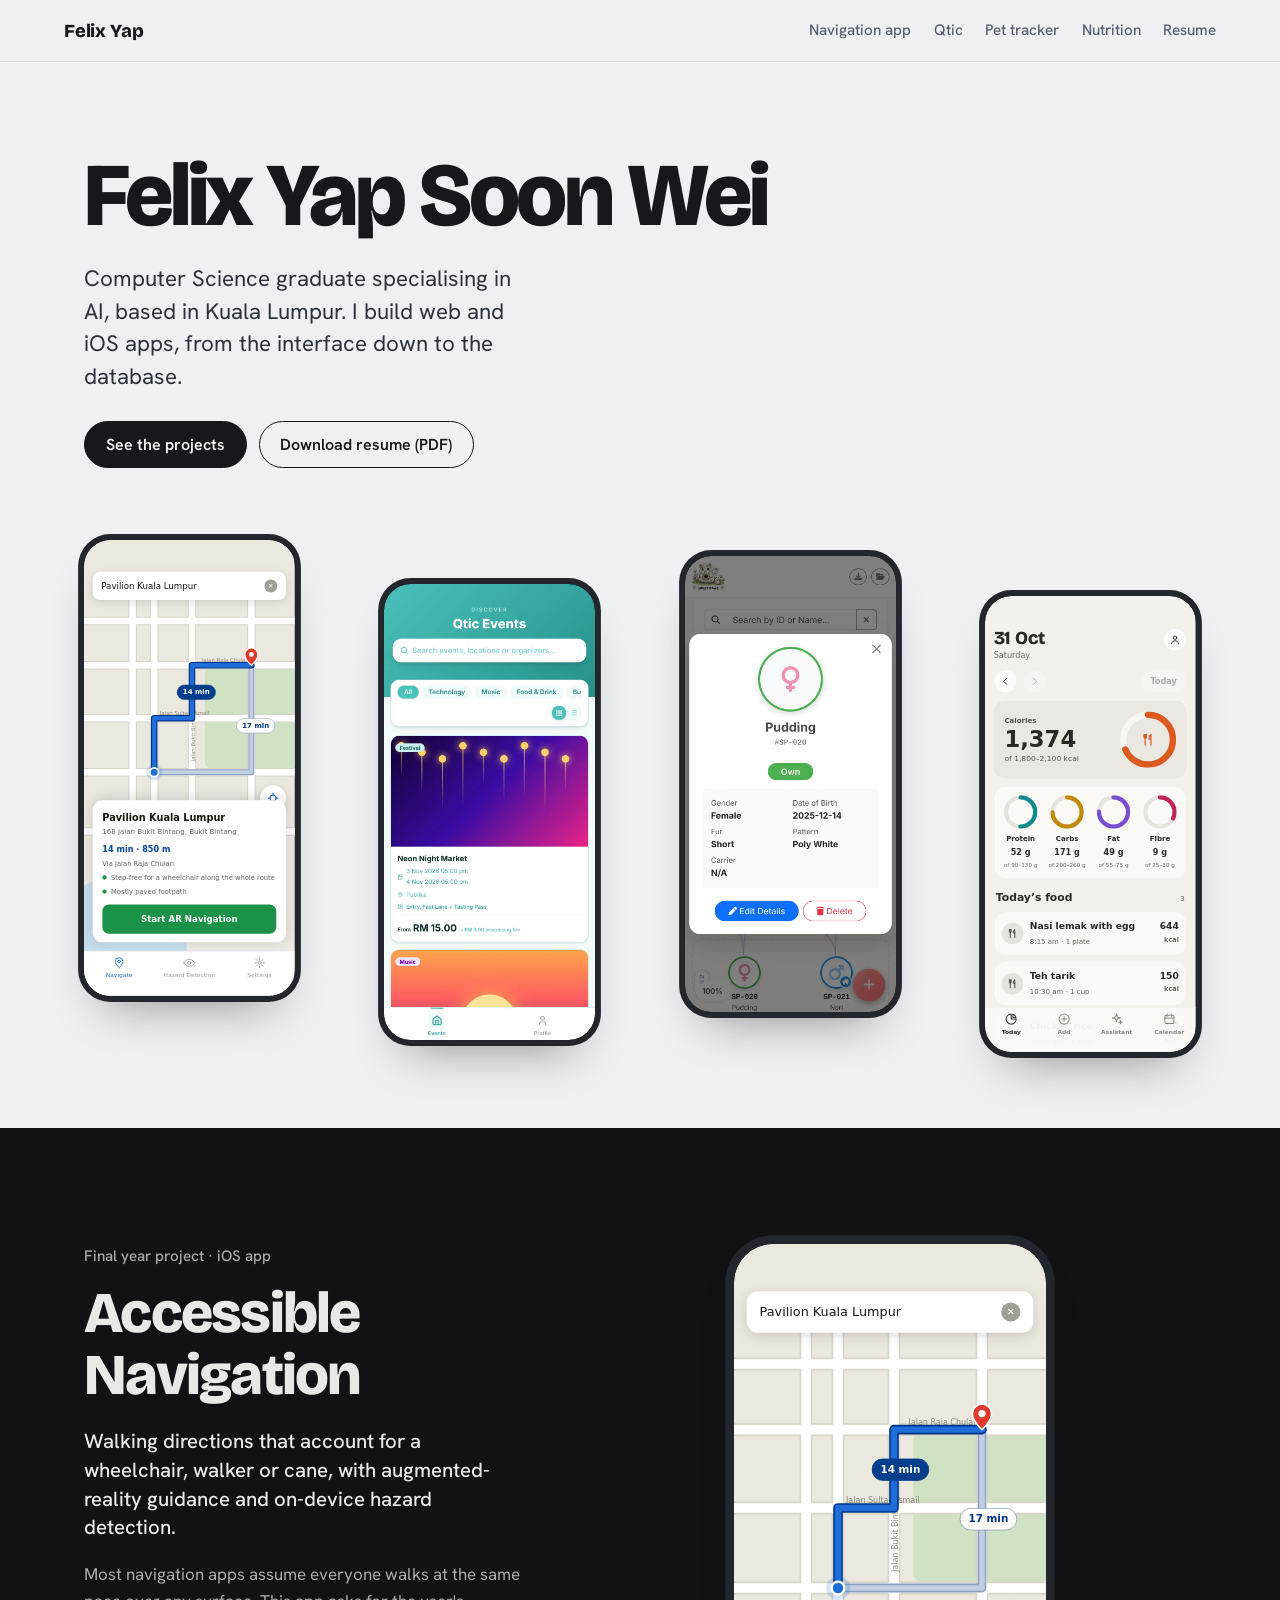
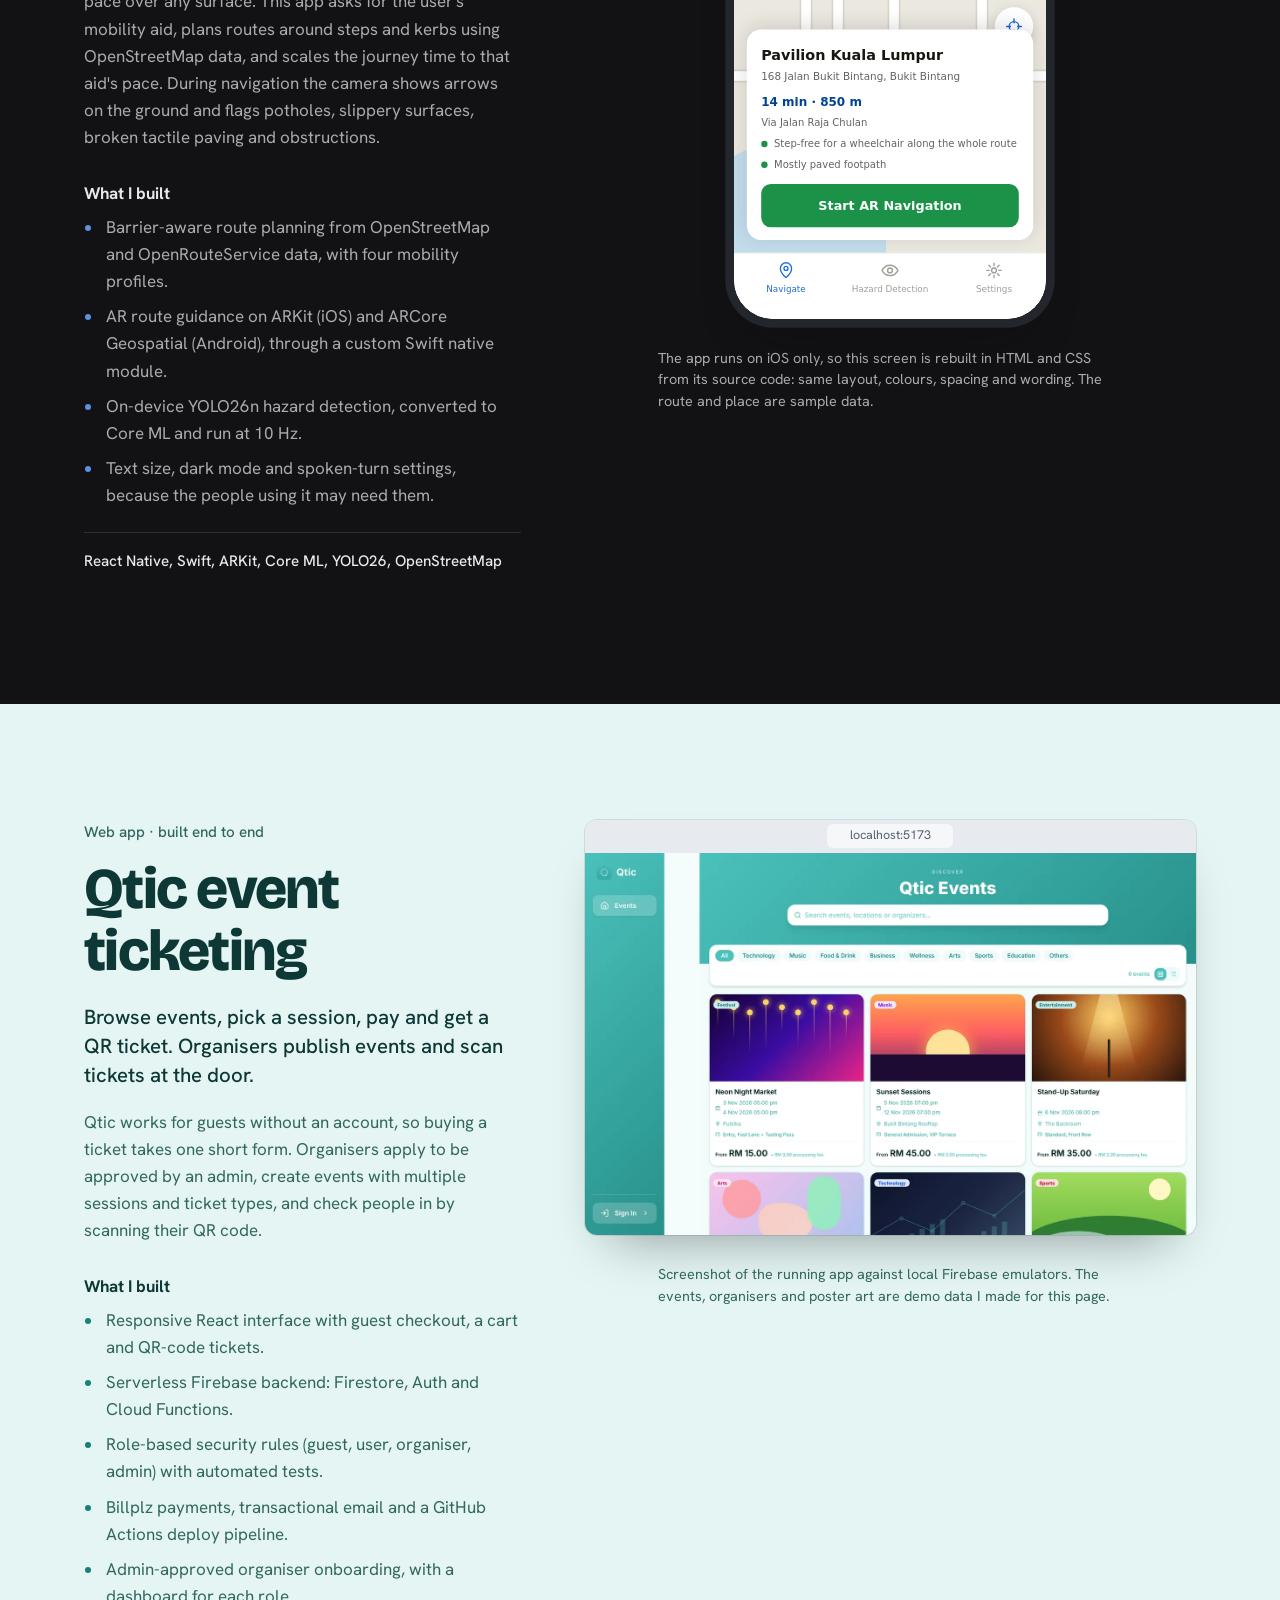
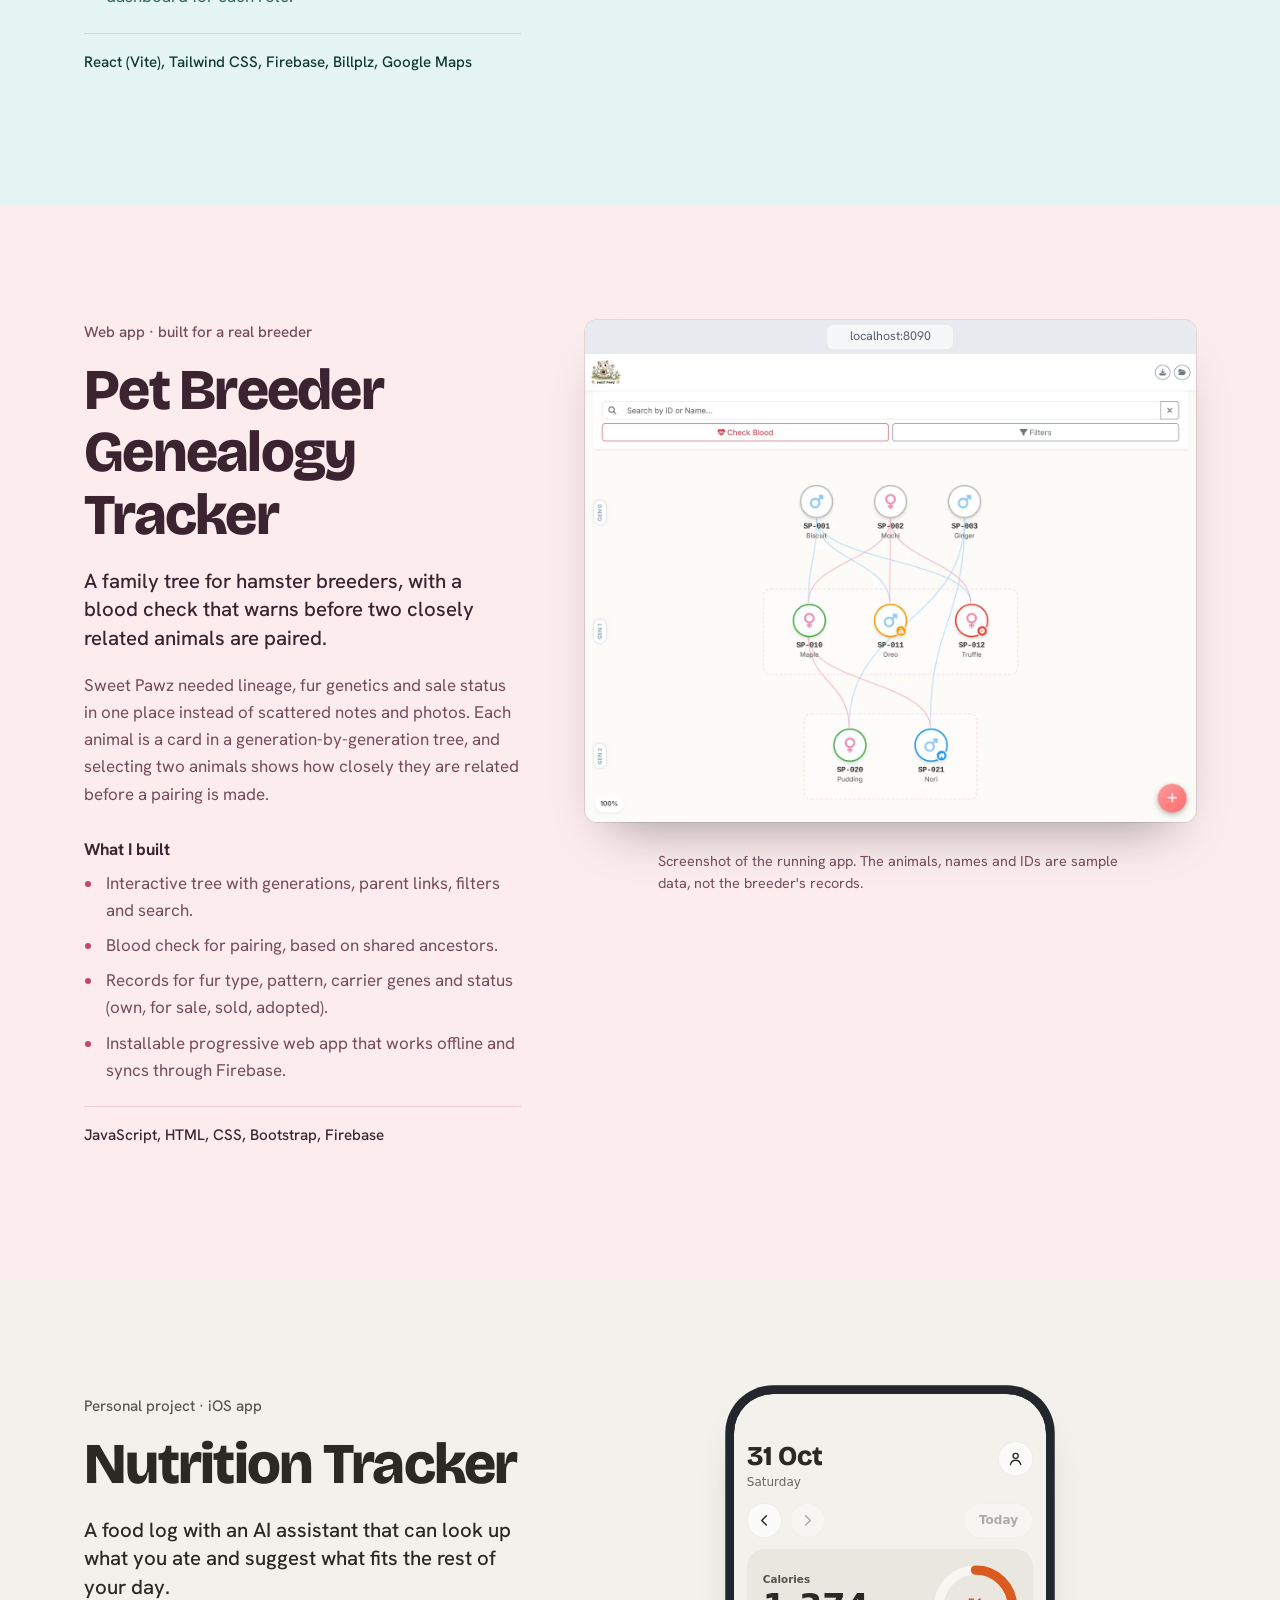
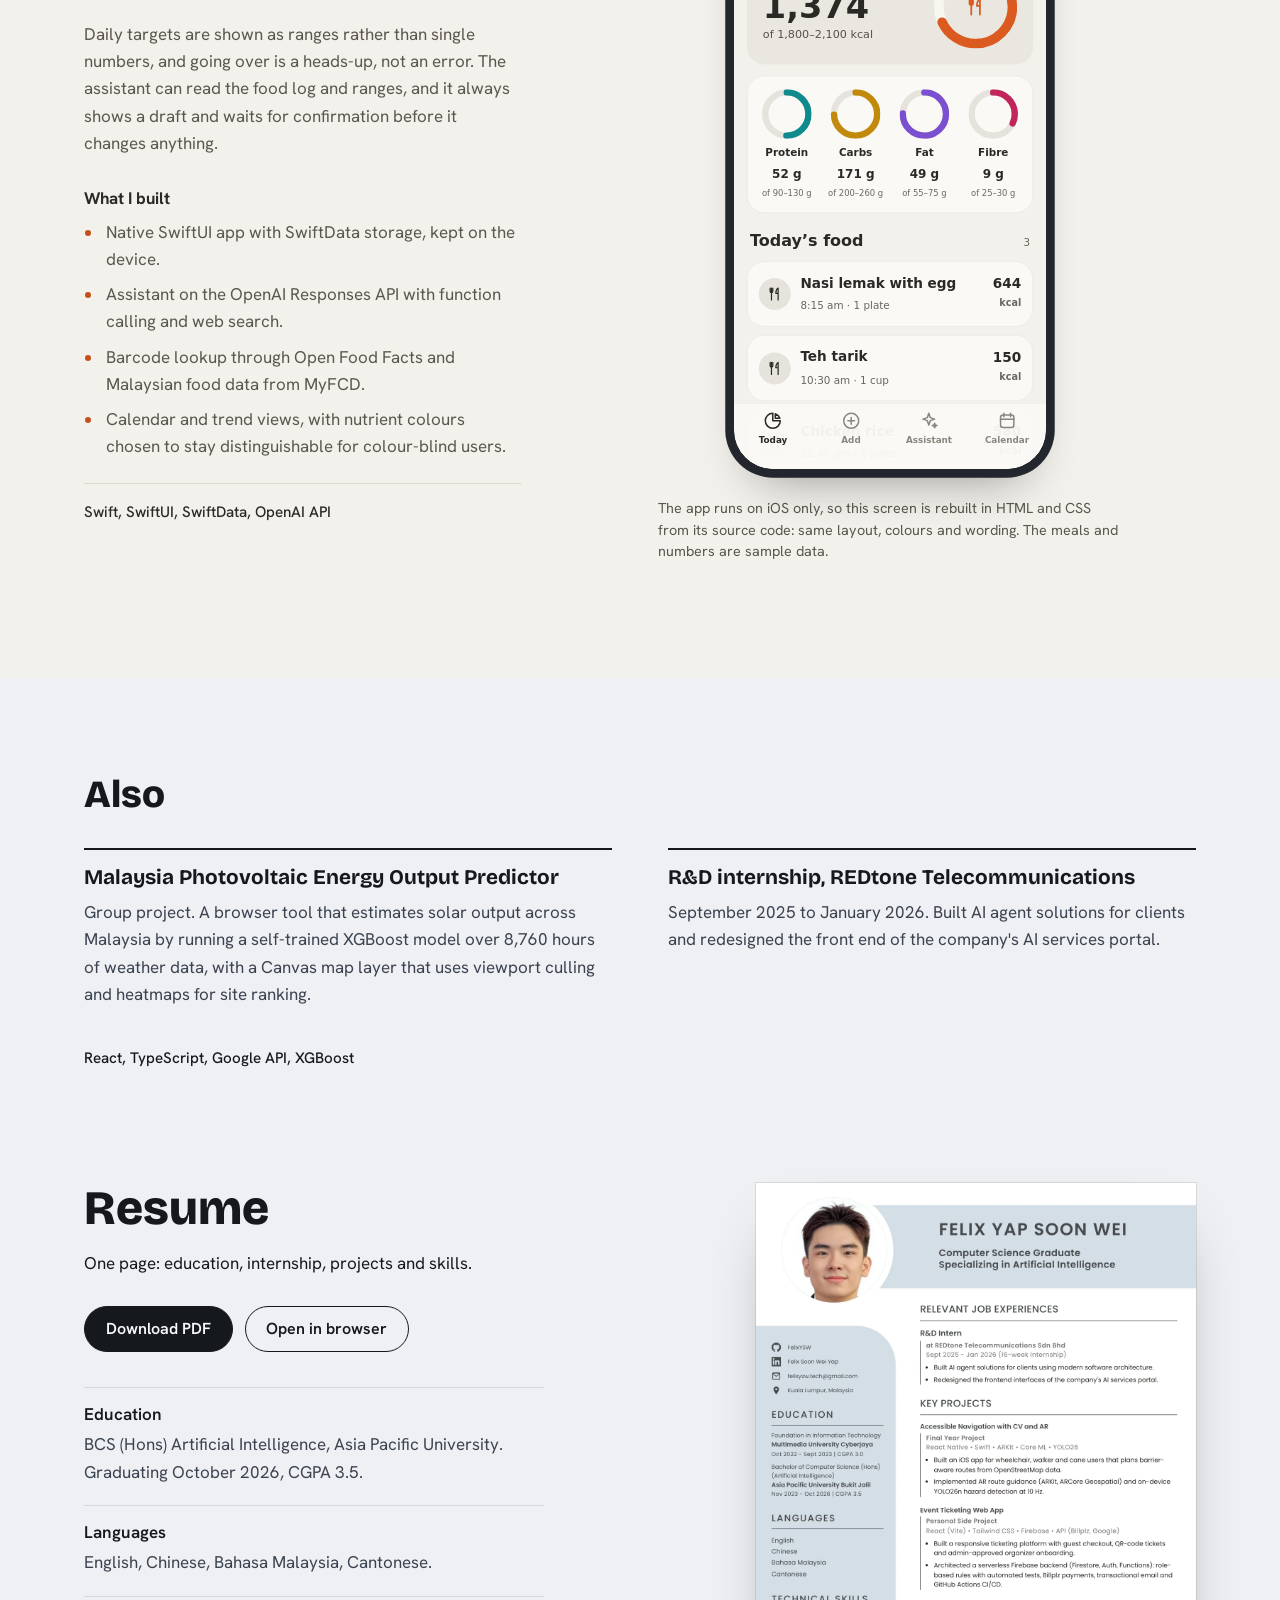
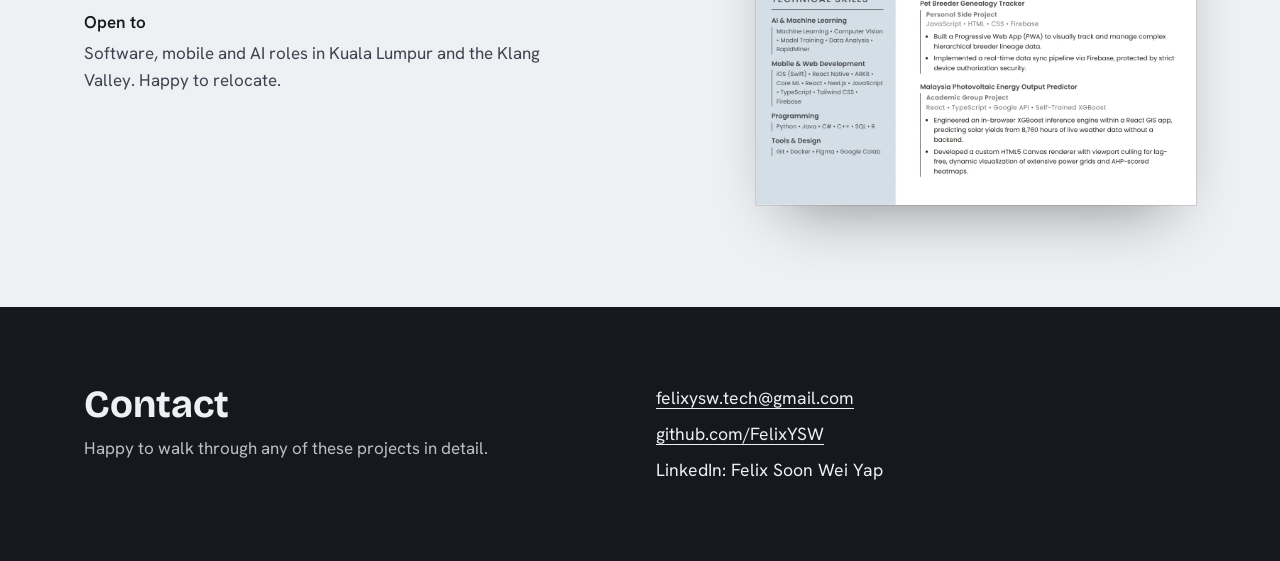
==== commit 1eeb1cc1: "Restore the portfolio v2 design The merge of main into portfolio-v2 kept the earlier design's index." ====
--- a/index.html
+++ b/index.html
@@ -1,753 +1,212 @@
 <!doctype html>
 <html lang="en">
 <head>
-  <meta charset="utf-8">
-  <meta name="viewport" content="width=device-width, initial-scale=1">
-  <title>Felix Yap Soon Wei · Software &amp; AI Engineer</title>
-  <meta name="description" content="Portfolio of Felix Yap Soon Wei, a Computer Science (AI) graduate from Asia Pacific University building web, iOS and AI products. Projects, experience and resume.">
-  <meta name="theme-color" content="#060913">
-  <meta property="og:title" content="Felix Yap Soon Wei · Software & AI Engineer">
-  <meta property="og:description" content="Web, iOS and AI projects built end to end. See my work and download my resume.">
-  <meta property="og:type" content="website">
-  <link rel="icon" href="data:image/svg+xml,%3Csvg xmlns='http://www.w3.org/2000/svg' viewBox='0 0 64 64'%3E%3Cdefs%3E%3ClinearGradient id='g' x1='0' y1='0' x2='1' y2='1'%3E%3Cstop offset='0' stop-color='%238b6cff'/%3E%3Cstop offset='1' stop-color='%233ee6b0'/%3E%3C/linearGradient%3E%3C/defs%3E%3Crect width='64' height='64' rx='16' fill='url(%23g)'/%3E%3Ctext x='32' y='43' font-family='Arial' font-weight='700' font-size='30' text-anchor='middle' fill='%2304101a'%3EF%3C/text%3E%3C/svg%3E">
-  <link rel="preconnect" href="https://fonts.googleapis.com">
-  <link rel="preconnect" href="https://fonts.gstatic.com" crossorigin>
-  <link href="https://fonts.googleapis.com/css2?family=Inter:wght@400;500;600&family=JetBrains+Mono:wght@400;500&family=Space+Grotesk:wght@500;600;700&display=swap" rel="stylesheet">
-  <link rel="stylesheet" href="styles.css">
+<meta charset="utf-8">
+<meta name="viewport" content="width=device-width, initial-scale=1">
+<title>Felix Yap | Portfolio</title>
+<meta name="description" content="Felix Yap Soon Wei, Computer Science (AI) graduate in Kuala Lumpur. Projects: Accessible Navigation, Qtic event ticketing, Pet Breeder Genealogy Tracker and a nutrition tracker.">
+<meta name="theme-color" content="#eef0f3">
+<link rel="preconnect" href="https://fonts.googleapis.com">
+<link rel="preconnect" href="https://fonts.gstatic.com" crossorigin>
+<link href="https://fonts.googleapis.com/css2?family=Bricolage+Grotesque:opsz,wght@12..96,500;12..96,700;12..96,800&family=Hanken+Grotesk:wght@400;500;600&display=swap" rel="stylesheet">
+<link rel="stylesheet" href="styles.css">
+<link rel="stylesheet" href="screens.css">
 </head>
 <body>
-  <div class="aurora"><i></i><i></i><i></i></div>
-  <div class="grid-bg"></div>
-  <div class="spotlight" id="spotlight"></div>
-
-  <!-- ═════════ NAV ═════════ -->
-  <header class="nav" id="nav">
-    <div class="container nav-inner">
-      <a href="#home" class="logo"><b>F</b> Felix Yap</a>
-      <nav class="nav-links" id="navLinks">
-        <a href="#journey">Journey</a>
-        <a href="#projects">Projects</a>
-        <a href="#skills">Skills</a>
-        <a href="#experience">Experience</a>
-        <a href="#resume">Resume</a>
-        <a href="#contact">Contact</a>
-      </nav>
-      <a href="#contact" class="nav-cta">Let's talk</a>
-      <button class="burger" id="burger" aria-label="Menu"><span></span><span></span></button>
+<a class="skip" href="#projects">Skip to projects</a>
+
+<header class="top">
+  <a class="top__name" href="#top">Felix Yap</a>
+  <nav aria-label="Sections">
+    <a href="#navigation">Navigation app</a>
+    <a href="#qtic">Qtic</a>
+    <a href="#pets">Pet tracker</a>
+    <a href="#nutrition">Nutrition</a>
+    <a href="#resume">Resume</a>
+  </nav>
+</header>
+
+<main id="top">
+
+<section class="hero">
+  <div class="hero__copy">
+    <h1>Felix Yap Soon Wei</h1>
+    <p class="hero__lead">Computer Science graduate specialising in AI, based in Kuala Lumpur. I build web and iOS apps, from the interface down to the database.</p>
+    <p class="actions">
+      <a class="btn btn--solid" href="#projects">See the projects</a>
+      <a class="btn" href="assets/Felix-Yap-Soon-Wei-Resume.pdf" download>Download resume (PDF)</a>
+    </p>
+  </div>
+
+  <ul class="hero__strip" aria-label="Project screens; each links to its project">
+    <li class="strip__item strip__item--1">
+      <a href="#navigation" aria-label="Accessible Navigation">
+        <div class="phone"><div class="phone__screen"><div class="app" data-screen="nav-map" aria-hidden="true"></div></div></div>
+      </a>
+    </li>
+    <li class="strip__item strip__item--2">
+      <a href="#qtic" aria-label="Qtic event ticketing">
+        <div class="phone"><div class="phone__screen"><img src="assets/shots/qtic-events.webp" width="780" height="1688" alt=""></div></div>
+      </a>
+    </li>
+    <li class="strip__item strip__item--3">
+      <a href="#pets" aria-label="Pet Breeder Genealogy Tracker">
+        <div class="phone"><div class="phone__screen"><img src="assets/shots/pet-detail-m.webp" width="780" height="1688" alt=""></div></div>
+      </a>
+    </li>
+    <li class="strip__item strip__item--4">
+      <a href="#nutrition" aria-label="Nutrition Tracker">
+        <div class="phone"><div class="phone__screen"><div class="app" data-screen="nut-today" aria-hidden="true"></div></div></div>
+      </a>
+    </li>
+  </ul>
+</section>
+
+<div id="projects"></div>
+
+<section class="project" id="navigation" data-app="nav">
+  <div class="project__text">
+    <p class="project__kind">Final year project &middot; iOS app</p>
+    <h2>Accessible Navigation</h2>
+    <p class="project__lead">Walking directions that account for a wheelchair, walker or cane, with augmented-reality guidance and on-device hazard detection.</p>
+    <p>Most navigation apps assume everyone walks at the same pace over any surface. This app asks for the user's mobility aid, plans routes around steps and kerbs using OpenStreetMap data, and scales the journey time to that aid's pace. During navigation the camera shows arrows on the ground and flags potholes, slippery surfaces, broken tactile paving and obstructions.</p>
+    <h3>What I built</h3>
+    <ul class="list">
+      <li>Barrier-aware route planning from OpenStreetMap and OpenRouteService data, with four mobility profiles.</li>
+      <li>AR route guidance on ARKit (iOS) and ARCore Geospatial (Android), through a custom Swift native module.</li>
+      <li>On-device YOLO26n hazard detection, converted to Core ML and run at 10 Hz.</li>
+      <li>Text size, dark mode and spoken-turn settings, because the people using it may need them.</li>
+    </ul>
+    <p class="stack">React Native, Swift, ARKit, Core ML, YOLO26, OpenStreetMap</p>
+  </div>
+  <div class="project__visual">
+    <div class="duo">
+      <figure class="phone" style="--k:.8"><div class="phone__screen"><div class="app" data-screen="nav-map" role="img" aria-label="The Navigate screen with a planned route and a route summary panel"></div></div></figure>
     </div>
-  </header>
-
-  <main>
-  <!-- ═════════ HERO ═════════ -->
-  <section class="hero" id="home">
-    <div class="container hero-grid">
-      <div>
-        <span class="pill"><span class="dot"></span> Open to junior software &amp; AI roles · Kuala Lumpur / PJ</span>
-        <h1>Hi, I'm <span class="grad-text">Felix Yap</span><br>I build things that <span class="grad-text">work</span>.</h1>
-        <div class="typed-line"><span id="typed"></span><span class="caret"></span></div>
-        <p class="sub">Computer Science (AI) graduate from Asia Pacific University. I turn real problems into web, iOS and AI products, from a hamster-breeding tracker to an AR walking guide.</p>
-        <div class="hero-actions">
-          <a href="#projects" class="btn btn-primary">See my projects <span>→</span></a>
-          <a href="#resume" class="btn btn-ghost">View resume</a>
-        </div>
-        <div class="hero-meta">
-          <div class="stat"><b data-count="5">0</b><span>Projects built</span></div>
-          <div class="stat"><b data-count="3.5" data-dec="1">0</b><span>CGPA</span></div>
-          <div class="stat"><b data-count="16">0</b><span>Week R&amp;D internship</span></div>
-        </div>
-      </div>
-
-      <div class="hero-visual">
-        <div class="float-chip a">swift · <em>ARKit</em></div>
-        <div class="float-chip b">firebase · <em>cloud functions</em></div>
-        <div class="float-chip c">yolo26 · <em>core ml</em></div>
-        <div class="phone" id="heroPhone">
-          <div class="screen"><div class="notch"></div><div data-ar></div></div>
-        </div>
-      </div>
+    <p class="caption">The app runs on iOS only, so this screen is rebuilt in HTML and CSS from its source code: same layout, colours, spacing and wording. The route and place are sample data.</p>
+  </div>
+</section>
+
+<section class="project" id="qtic" data-app="qtic">
+  <div class="project__text">
+    <p class="project__kind">Web app &middot; built end to end</p>
+    <h2>Qtic event ticketing</h2>
+    <p class="project__lead">Browse events, pick a session, pay and get a QR ticket. Organisers publish events and scan tickets at the door.</p>
+    <p>Qtic works for guests without an account, so buying a ticket takes one short form. Organisers apply to be approved by an admin, create events with multiple sessions and ticket types, and check people in by scanning their QR code.</p>
+    <h3>What I built</h3>
+    <ul class="list">
+      <li>Responsive React interface with guest checkout, a cart and QR-code tickets.</li>
+      <li>Serverless Firebase backend: Firestore, Auth and Cloud Functions.</li>
+      <li>Role-based security rules (guest, user, organiser, admin) with automated tests.</li>
+      <li>Billplz payments, transactional email and a GitHub Actions deploy pipeline.</li>
+      <li>Admin-approved organiser onboarding, with a dashboard for each role.</li>
+    </ul>
+    <p class="stack">React (Vite), Tailwind CSS, Firebase, Billplz, Google Maps</p>
+  </div>
+  <div class="project__visual">
+    <figure class="browser">
+      <div class="browser__bar"><span>localhost:5173</span></div>
+      <img src="assets/shots/qtic-desktop.webp" width="1400" height="875" alt="Qtic events page on desktop: a search bar, category filters and a grid of event cards with prices">
+    </figure>
+    <p class="caption">Screenshot of the running app against local Firebase emulators. The events, organisers and poster art are demo data I made for this page.</p>
+  </div>
+</section>
+
+<section class="project" id="pets" data-app="pet">
+  <div class="project__text">
+    <p class="project__kind">Web app &middot; built for a real breeder</p>
+    <h2>Pet Breeder Genealogy Tracker</h2>
+    <p class="project__lead">A family tree for hamster breeders, with a blood check that warns before two closely related animals are paired.</p>
+    <p>Sweet Pawz needed lineage, fur genetics and sale status in one place instead of scattered notes and photos. Each animal is a card in a generation-by-generation tree, and selecting two animals shows how closely they are related before a pairing is made.</p>
+    <h3>What I built</h3>
+    <ul class="list">
+      <li>Interactive tree with generations, parent links, filters and search.</li>
+      <li>Blood check for pairing, based on shared ancestors.</li>
+      <li>Records for fur type, pattern, carrier genes and status (own, for sale, sold, adopted).</li>
+      <li>Installable progressive web app that works offline and syncs through Firebase.</li>
+    </ul>
+    <p class="stack">JavaScript, HTML, CSS, Bootstrap, Firebase</p>
+  </div>
+  <div class="project__visual">
+    <figure class="browser">
+      <div class="browser__bar"><span>localhost:8090</span></div>
+      <img src="assets/shots/pet-tree-d.webp" width="1400" height="1071" alt="Family tree with three generations of hamsters, coloured rings showing status, and Check Blood and Filters buttons">
+    </figure>
+    <p class="caption">Screenshot of the running app. The animals, names and IDs are sample data, not the breeder's records.</p>
+  </div>
+</section>
+
+<section class="project" id="nutrition" data-app="nut">
+  <div class="project__text">
+    <p class="project__kind">Personal project &middot; iOS app</p>
+    <h2>Nutrition Tracker</h2>
+    <p class="project__lead">A food log with an AI assistant that can look up what you ate and suggest what fits the rest of your day.</p>
+    <p>Daily targets are shown as ranges rather than single numbers, and going over is a heads-up, not an error. The assistant can read the food log and ranges, and it always shows a draft and waits for confirmation before it changes anything.</p>
+    <h3>What I built</h3>
+    <ul class="list">
+      <li>Native SwiftUI app with SwiftData storage, kept on the device.</li>
+      <li>Assistant on the OpenAI Responses API with function calling and web search.</li>
+      <li>Barcode lookup through Open Food Facts and Malaysian food data from MyFCD.</li>
+      <li>Calendar and trend views, with nutrient colours chosen to stay distinguishable for colour-blind users.</li>
+    </ul>
+    <p class="stack">Swift, SwiftUI, SwiftData, OpenAI API</p>
+  </div>
+  <div class="project__visual">
+    <div class="duo">
+      <figure class="phone" style="--k:.8"><div class="phone__screen"><div class="app" data-screen="nut-today" role="img" aria-label="The Today screen: calorie ring, four macro rings and the food log"></div></div></figure>
     </div>
-  </section>
-
-  <div class="marquee" aria-hidden="true">
-    <div class="marquee-track" id="marquee"></div>
-  </div>
-
-  <!-- ═════════ JOURNEY ═════════ -->
-  <section class="section" id="journey">
-    <div class="container">
-      <span class="eyebrow reveal">The journey</span>
-      <h2 class="h2 reveal">Every project started with <span class="grad-text">a problem</span> and a few things going wrong.</h2>
-      <p class="lead reveal">I learn by building for real people. Here is the honest version of how each project went, including the parts that didn't work the first time.</p>
-
-      <div class="journey">
-        <aside class="about-card reveal">
-          <div class="avatar"><span>FY</span><img src="assets/photo.jpg" alt="Felix Yap Soon Wei" onerror="this.remove()"></div>
-          <h3>Felix Yap Soon Wei</h3>
-          <p>Computer Science graduate (Artificial Intelligence). I like owning a product end to end: the idea, the backend, the interface and the pipeline that ships it.</p>
-          <div class="facts">
-            <div>🎓 <span><b>APU</b> · BCS (Hons) AI · CGPA 3.5</span></div>
-            <div>💼 <span><b>REDtone</b> · R&amp;D Intern</span></div>
-            <div>📍 <span><b>Kuala Lumpur</b>, Malaysia</span></div>
-            <div>🗣 <span>English · 中文 · Bahasa Malaysia · 粤语</span></div>
-          </div>
-        </aside>
-
-        <div class="timeline">
-          <article class="tl-item reveal">
-            <div class="when">First app</div>
-            <h3>A family tree for ~200 hamsters</h3>
-            <p>My partner's hamster business grew to nearly 200 animals, and related hamsters can't be bred for at least three generations. I built a tracker so the answer is one tap away.</p>
-            <div class="ud">
-              <div class="down"><b>Down</b><span>I'd never built a real backend, and shipping an iOS app felt too heavy for a first project.</span></div>
-              <div class="up"><b>Up</b><span>I made it a web app that works great on our iPhones and discovered Firebase along the way.</span></div>
-            </div>
-          </article>
-          <article class="tl-item reveal">
-            <div class="when">Second app</div>
-            <h3>A ticketing platform that doesn't need code changes</h3>
-            <p>My dad's old e-ticket system had to be edited for every new event. He wanted something like Ticket2u: admins approve events, nobody touches the code.</p>
-            <div class="ud">
-              <div class="down"><b>Down</b><span>Payments, email verification and secret keys were all new, and a lot didn't work on the first try.</span></div>
-              <div class="up"><b>Up</b><span>Learned Billplz, the Google Maps API, OTP login, Secret Manager and a GitHub Actions CI/CD pipeline.</span></div>
-            </div>
-          </article>
-          <article class="tl-item reveal">
-            <div class="when">Group project</div>
-            <h3>Predicting solar output across Malaysia</h3>
-            <p>With my teammates, I helped turn a business idea into a map-based photovoltaic predictor powered by a model we trained ourselves.</p>
-            <div class="ud">
-              <div class="down"><b>Down</b><span>Colab's free tier kept cutting our training sessions short before they finished.</span></div>
-              <div class="up"><b>Up</b><span>We saved training progress to Google Drive and resumed each time until the model was done.</span></div>
-            </div>
-          </article>
-          <article class="tl-item reveal">
-            <div class="when">Final year project</div>
-            <h3>Making Malaysian walkways easier to navigate</h3>
-            <p>Walkways here aren't friendly to wheelchair and walker users, and no single app solved it. My first mobile app and my first AR project.</p>
-            <div class="ud">
-              <div class="down"><b>Down</b><span>My 14-year-old MacBook couldn't run the latest Xcode, so building for iPhone looked impossible.</span></div>
-              <div class="up"><b>Up</b><span>Every push to GitHub now tests the code and builds an IPA, which I sideload to my phone.</span></div>
-            </div>
-          </article>
-          <article class="tl-item reveal">
-            <div class="when">Right now</div>
-            <h3>A nutrition tracker I actually wanted</h3>
-            <p>I wanted to track my own intake without paying for an app. Others have AI cameras, but none suggest what to eat from the quota I have left, so I built that.</p>
-            <div class="ud">
-              <div class="up"><b>Up</b><span>A native SwiftUI app with an OpenAI-powered assistant that proposes changes and waits for my confirmation.</span></div>
-              <div class="down"><b>Next</b><span>Still building. The on-device photo models are the next chapter.</span></div>
-            </div>
-          </article>
-        </div>
-      </div>
-    </div>
-  </section>
-
-  <!-- ═════════ PROJECTS ═════════ -->
-  <section class="section" id="projects">
-    <div class="container">
-      <span class="eyebrow reveal">Selected work</span>
-      <h2 class="h2 reveal">Five projects you can <span class="grad-text">click through</span>.</h2>
-      <p class="lead reveal">Each project has the problem it solves, a tour of the screens, and how it works underneath. Tap the tabs, pick a profile, tap a hamster.</p>
-
-      <nav class="switcher reveal" aria-label="Jump to a project">
-        <a href="#p-pet"><i>🐹</i> Pet Genealogy</a>
-        <a href="#p-qtic"><i>🎟️</i> Event Ticketing</a>
-        <a href="#p-pv"><i>☀️</i> Solar Predictor</a>
-        <a href="#p-nav"><i>🦽</i> Accessible Navigation</a>
-        <a href="#p-nutrition"><i>🥗</i> Nutrition Tracker</a>
-      </nav>
-
-      <!-- ══════════ 1 · PET GENEALOGY ══════════ -->
-      <article class="proj" id="p-pet">
-        <header class="ph reveal">
-          <div class="p-num">01 · My first app</div>
-          <h3 class="p-title">Pet Breeder Genealogy Tracker</h3>
-          <div class="p-tag">Progressive web app · Firebase</div>
-          <p class="p-desc">A hamster business grew to almost 200 animals, and related hamsters must not be bred for at least three generations. This app records every hamster, traces their bloodlines and answers one question instantly: can these two breed?</p>
-        </header>
-        <div class="glance reveal">
-          <div><small class="pr">Problem</small><p>About 200 hamsters, and a three-generation breeding rule that is impossible to track by memory.</p></div>
-          <div><small class="so">Solution</small><p>A mobile-first web app that stores every hamster, links parents and checks any pair automatically.</p></div>
-          <div><small class="re">Result</small><p>Works on iPhones with no App Store release, with real-time sync so everyone sees the same data.</p></div>
-        </div>
-
-        <div class="explorer reveal" data-explorer style="--glow: rgba(255,111,177,.22)">
-          <div class="ex-tabs">
-            <button class="ex-tab active"><b><i>1</i> Your colony</b><span>Every hamster in one searchable list, with status at a glance.</span><u class="bar"></u></button>
-            <button class="ex-tab"><b><i>2</i> Trace the bloodline</b><span>Tap any hamster to light up its ancestors in the family tree.</span><u class="bar"></u></button>
-            <button class="ex-tab"><b><i>3</i> Can they breed?</b><span>Pick two hamsters. The app checks 3 generations and answers instantly.</span><u class="bar"></u></button>
-          </div>
-          <div class="ex-stage">
-            <div class="phone lg">
-              <div class="screen">
-                <div class="notch"></div>
-                <!-- colony -->
-                <div class="scr active">
-                  <div class="u-row"><div><div class="u-h">Sweet Pawz colony</div><div class="u-sub">~200 hamsters · synced live</div></div><span class="u-chip">PWA</span></div>
-                  <div class="u-search">🔍 Search name or ID…</div>
-                  <div class="h-list">
-                    <div class="h-card"><i style="--c:#ffc857">🐹</i><div><b>Pip</b><small>Syrian · male · gen 0</small></div><em class="ok">Breeder</em></div>
-                    <div class="h-card"><i style="--c:#ff9ecb">🐹</i><div><b>Mochi</b><small>Syrian · female · gen 0</small></div><em class="ok">Breeder</em></div>
-                    <div class="h-card"><i style="--c:#8bd3ff">🐹</i><div><b>Biscuit</b><small>Pip × Mochi · gen 1</small></div><em class="wait">Growing</em></div>
-                    <div class="h-card"><i style="--c:#c9a6ff">🐹</i><div><b>Waffle</b><small>Nugget × Daisy · gen 1</small></div><em class="ok">Breeder</em></div>
-                    <div class="h-card"><i style="--c:#a6f0c6">🐹</i><div><b>Peanut</b><small>Biscuit × Waffle · gen 2</small></div><em class="sold">Sold</em></div>
-                  </div>
-                  <div class="u-btn">＋ Add hamster</div>
-                </div>
-                <!-- tree -->
-                <div class="scr">
-                  <div class="u-h">Family tree</div>
-                  <div class="u-sub">Tap a hamster to highlight its ancestors.</div>
-                  <svg class="tree-svg" id="tree1" viewBox="0 0 470 300"></svg>
-                  <div class="u-card" id="treeInfo1"></div>
-                </div>
-                <!-- checker -->
-                <div class="scr">
-                  <div class="u-h">Breeding check</div>
-                  <div class="u-sub">Related within 3 generations? Then no.</div>
-                  <div class="sel-wrap"><label>Male<select id="selA"></select></label><span>×</span><label>Female<select id="selB"></select></label></div>
-                  <svg class="tree-svg" id="tree2" viewBox="0 0 470 300"></svg>
-                  <div class="verdict" id="verdict"></div>
-                </div>
-              </div>
-            </div>
-          </div>
-        </div>
-
-        <div class="flow reveal">
-          <h5>How it works</h5>
-          <div class="steps">
-            <div class="step" style="--n:0"><b>Record</b><p>Add each hamster with its details and photo.</p></div>
-            <div class="step" style="--n:1"><b>Link parents</b><p>Connect each hamster to its mother and father.</p></div>
-            <div class="step" style="--n:2"><b>Check pairs</b><p>The app walks up 3 generations and looks for shared ancestors.</p></div>
-            <div class="step" style="--n:3"><b>Breed safely</b><p>A clear ✓ or ✕ before any pairing is made.</p></div>
-          </div>
-          <div class="arch-note"><span>📱 iPhone web app (PWA)</span><em>⇄ real-time sync ⇄</em><span>🔥 Firebase Firestore</span><em>🔒</em><span>Device authorization</span></div>
-        </div>
-        <div class="ph-foot reveal">
-          <div class="chips"><span class="chip">JavaScript</span><span class="chip">HTML</span><span class="chip">CSS</span><span class="chip">Firebase</span><span class="chip">Firestore</span><span class="chip">PWA</span></div>
-          <span class="link-btn muted">🔒 Private repository · demo on request</span>
-        </div>
-      </article>
-
-      <!-- ══════════ 2 · QTIC ══════════ -->
-      <article class="proj" id="p-qtic">
-        <header class="ph reveal">
-          <div class="p-num">02 · Personal project</div>
-          <h3 class="p-title">Qtic · Event Ticketing</h3>
-          <div class="p-tag">Full-stack · Serverless · Payments</div>
-          <p class="p-desc">A multi-role ticketing platform in the spirit of Ticket2u. Organizers submit events, admins approve them, customers pay and receive QR tickets, and gate staff scan them. New events never need a code change.</p>
-        </header>
-        <div class="glance reveal">
-          <div><small class="pr">Problem</small><p>The old e-ticket system had to be edited by hand for every new event.</p></div>
-          <div><small class="so">Solution</small><p>Four roles on one platform. Admins approve events from a dashboard, so no developer is involved.</p></div>
-          <div><small class="re">Result</small><p>Payments, OTP sign-up, email notifications and automated deploys, all in one serverless stack.</p></div>
-        </div>
-
-        <div class="explorer wide reveal" data-explorer style="--glow: rgba(40,215,240,.2)">
-          <div class="ex-tabs">
-            <button class="ex-tab active"><b><i>🎟</i> Customer</b><span>Browse events, see the venue on a map, and pay securely with Billplz.</span><u class="bar"></u></button>
-            <button class="ex-tab"><b><i>🎤</i> Organizer</b><span>Sign up with an email OTP, then submit an event for review.</span><u class="bar"></u></button>
-            <button class="ex-tab"><b><i>🛡</i> Admin</b><span>Approve or reject organizers and events. Try the buttons.</span><u class="bar"></u></button>
-            <button class="ex-tab"><b><i>📷</i> Gate scanner</b><span>Scan a QR ticket at the door and get an instant verdict.</span><u class="bar"></u></button>
-          </div>
-          <div class="ex-stage">
-            <div class="browser lg">
-              <div class="bar"><i></i><i></i><i></i><span id="qUrl">qtic.app/events</span></div>
-              <div class="b-body">
-                <!-- customer -->
-                <div class="scr active">
-                  <div class="u-row"><div class="u-h">Upcoming events</div><span class="u-chip">Customer</span></div>
-                  <div class="q-split">
-                    <div class="q-events">
-                      <div class="q-ev"><div class="q-img" style="--a:#5b3df0;--b:#28d7f0"></div><div><b>Night Market Live</b><small>Sat · 7:30 PM · Bukit Jalil</small><span class="u-chip">from RM 45</span></div></div>
-                      <div class="q-ev"><div class="q-img" style="--a:#ff6fb1;--b:#ffc857"></div><div><b>Indie Fest KL</b><small>Sun · 4:00 PM · Bangsar</small><span class="u-chip">from RM 60</span></div></div>
-                      <div class="q-map"><svg viewBox="0 0 240 90"><rect width="240" height="90" fill="#0f1a38"/><g stroke="#243566" stroke-width="7" fill="none"><path d="M0 60H240M70 0V90M170 0V90M0 25L240 40"/></g><g fill="#16224a"><rect x="80" y="8" width="38" height="20" rx="4"/><rect x="180" y="52" width="40" height="26" rx="4"/></g><g transform="translate(122 52)"><path d="M0 0c-6-9-9-13-9-18a9 9 0 1 1 18 0c0 5-3 9-9 18z" fill="#ff6fb1"/><circle cy="-18" r="3.5" fill="#fff"/></g></svg><small>📍 Venue on Google Maps</small></div>
-                    </div>
-                    <div class="q-cart">
-                      <b>Checkout</b>
-                      <div class="u-row"><span>General × 2</span><span>RM 90</span></div>
-                      <div class="u-row"><span>Processing fee</span><span>RM 3</span></div>
-                      <hr>
-                      <div class="u-row"><b>Total</b><b>RM 93</b></div>
-                      <div class="u-btn">Pay with Billplz</div>
-                      <small>FPX / cards · confirmed server-side</small>
-                    </div>
-                  </div>
-                </div>
-                <!-- organizer -->
-                <div class="scr">
-                  <div class="u-row"><div class="u-h">Become an organizer</div><span class="u-chip">Organizer</span></div>
-                  <div class="q-split">
-                    <div class="q-form">
-                      <label>Email<input value="events@example.com" readonly></label>
-                      <small>Enter the 6-digit code we emailed you</small>
-                      <div class="otp"><i>4</i><i>8</i><i>2</i><i>1</i><i></i><i></i></div>
-                      <div class="u-btn">Verify email</div>
-                    </div>
-                    <div class="q-form">
-                      <b>New event</b>
-                      <label>Title<input value="Night Market Live" readonly></label>
-                      <label>Venue<input value="Bukit Jalil, KL" readonly></label>
-                      <div class="u-row"><span class="u-chip">General RM 45</span><span class="u-chip">VIP RM 120</span></div>
-                      <div class="u-btn">Submit for review</div>
-                    </div>
-                  </div>
-                </div>
-                <!-- admin -->
-                <div class="scr">
-                  <div class="u-row"><div class="u-h">Admin dashboard</div><span class="u-chip">Admin</span></div>
-                  <div class="q-split">
-                    <div class="q-queue" data-queue>
-                      <b>Organizer applications</b>
-                      <div class="q-item"><span>Aisha · Indie Fest KL</span><em class="st pending">PENDING</em><button data-act>Approve</button></div>
-                      <div class="q-item"><span>Daniel · Night Market</span><em class="st pending">PENDING</em><button data-act>Approve</button></div>
-                    </div>
-                    <div class="q-queue" data-queue>
-                      <b>Events awaiting review</b>
-                      <div class="q-item"><span>Night Market Live 2026</span><em class="st pending">PENDING</em><button data-act>Approve</button></div>
-                      <div class="q-item"><span>Indie Fest KL</span><em class="st ok">LIVE</em><button data-act class="done">Undo</button></div>
-                    </div>
-                  </div>
-                  <small class="u-note">Approvals run through Cloud Functions, which also email the organizer.</small>
-                </div>
-                <!-- scanner -->
-                <div class="scr">
-                  <div class="u-row"><div class="u-h">Gate scanner</div><span class="u-chip">Scanner</span></div>
-                  <div class="q-scan">
-                    <div class="viewfinder"><svg viewBox="0 0 21 21" shape-rendering="crispEdges" id="qr2"></svg><i class="c tl"></i><i class="c tr"></i><i class="c bl"></i><i class="c br"></i><u class="beam"></u></div>
-                    <div class="q-result"><b>✓ Valid ticket</b><span>Admit 1 · General · Night Market Live</span><small>Scanned 183 of 248</small></div>
-                  </div>
-                </div>
-              </div>
-            </div>
-          </div>
-        </div>
-
-        <div class="flow reveal">
-          <h5>The life of an event</h5>
-          <div class="steps seven">
-            <div class="step" style="--n:0"><b>Apply</b><p>Organizer signs up</p></div>
-            <div class="step" style="--n:1"><b>Verify</b><p>Email OTP code</p></div>
-            <div class="step" style="--n:2"><b>Approve</b><p>Admin reviews</p></div>
-            <div class="step" style="--n:3"><b>Go live</b><p>Event is published</p></div>
-            <div class="step" style="--n:4"><b>Pay</b><p>Billplz checkout</p></div>
-            <div class="step" style="--n:5"><b>Ticket</b><p>QR e-ticket emailed</p></div>
-            <div class="step" style="--n:6"><b>Scan</b><p>Validated at the gate</p></div>
-          </div>
-        </div>
-
-        <div class="arch reveal">
-          <h5>Under the hood</h5>
-          <svg viewBox="0 0 820 300" role="img" aria-label="Architecture diagram">
-            <defs><marker id="ah" viewBox="0 0 10 10" refX="8" refY="5" markerWidth="7" markerHeight="7" orient="auto"><path d="M0 0L10 5L0 10z" fill="#28d7f0"/></marker></defs>
-            <g class="a-box"><rect x="10" y="100" width="150" height="90" rx="16"/><text x="85" y="140">React app</text><text class="s" x="85" y="162">Vite · Tailwind</text></g>
-            <g class="a-box fb"><rect x="230" y="30" width="270" height="240" rx="22"/><text class="t" x="365" y="58">Firebase</text></g>
-            <g class="a-box in"><rect x="252" y="76" width="226" height="40" rx="10"/><text x="365" y="101">Auth · email OTP, roles</text></g>
-            <g class="a-box in"><rect x="252" y="124" width="226" height="40" rx="10"/><text x="365" y="149">Firestore · rules + tests</text></g>
-            <g class="a-box in"><rect x="252" y="172" width="226" height="40" rx="10"/><text x="365" y="197">Cloud Functions</text></g>
-            <g class="a-box in sec"><rect x="252" y="220" width="226" height="38" rx="10"/><text x="365" y="244">🔐 Secret Manager (API keys)</text></g>
-            <g class="a-box"><rect x="580" y="26" width="140" height="56" rx="14"/><text x="650" y="60">💳 Billplz</text></g>
-            <g class="a-box"><rect x="580" y="100" width="140" height="56" rx="14"/><text x="650" y="134">🗺 Google Maps</text></g>
-            <g class="a-box"><rect x="580" y="174" width="140" height="56" rx="14"/><text x="650" y="208">✉ Email service</text></g>
-            <g class="a-box gh"><rect x="580" y="246" width="230" height="44" rx="14"/><text x="695" y="273">⚙ GitHub Actions · CI/CD</text></g>
-            <g class="a-lines"><path d="M160 145H230" marker-end="url(#ah)"/><path d="M478 192C530 192 540 54 580 54" marker-end="url(#ah)"/><path d="M478 192C530 192 540 128 580 128" marker-end="url(#ah)"/><path d="M478 192C520 192 540 202 580 202" marker-end="url(#ah)"/><path class="dep" d="M580 268H500" marker-end="url(#ah)"/></g>
-          </svg>
-        </div>
-        <div class="ph-foot reveal">
-          <div class="chips"><span class="chip">React</span><span class="chip">Vite</span><span class="chip">Tailwind</span><span class="chip">Firebase</span><span class="chip">Cloud Functions</span><span class="chip">Billplz</span><span class="chip">Google Maps</span><span class="chip">CI/CD</span></div>
-          <span class="link-btn muted">🔒 Private repository · demo on request</span>
-        </div>
-      </article>
-
-      <!-- ══════════ 3 · PV ══════════ -->
-      <article class="project" id="p-pv">
-        <div class="p-visual reveal" style="--glow: rgba(255,200,87,.24)">
-          <div class="pv-wrap">
-            <canvas id="pv" width="1000" height="680"></canvas>
-            <div class="pv-legend">low <i></i> high</div>
-            <div class="pv-hud"><span>XGBoost · runs in the browser</span><span>8,760 h of weather</span><span>canvas · viewport culling</span></div>
-          </div>
-        </div>
-        <div class="reveal" style="--d:.1s">
-          <div class="p-num">03 · Group project</div>
-          <h3 class="p-title">Malaysia Photovoltaic Energy Predictor</h3>
-          <div class="p-tag">Machine learning · GIS · TypeScript</div>
-          <p class="p-desc">A map-based web app that predicts solar energy yield across Malaysia. A model trained by our team runs inside the browser, so predictions need no backend.</p>
-          <ul class="p-points">
-            <li>In-browser XGBoost inference over 8,760 hours of weather data to predict solar yield.</li>
-            <li>Custom HTML5 Canvas renderer with viewport culling, so large power grids and AHP-scored heatmaps stay smooth.</li>
-            <li>Trained on Google Colab. When free-tier sessions kept dying, we checkpointed progress to Drive and resumed.</li>
-            <li>Google Maps integration to explore locations on the map.</li>
-          </ul>
-          <div class="chips"><span class="chip">React</span><span class="chip">TypeScript</span><span class="chip">XGBoost</span><span class="chip">Google Maps</span><span class="chip">Canvas</span><span class="chip">Google Colab</span></div>
-          <div class="p-links"><span class="link-btn muted">🎓 Academic group project</span></div>
-        </div>
-      </article>
-
-      <!-- ══════════ 4 · ACCESSIBLE NAVIGATION ══════════ -->
-      <article class="proj" id="p-nav">
-        <header class="ph reveal">
-          <div class="p-num">04 · Final year project</div>
-          <h3 class="p-title">Accessible Navigation with CV and AR</h3>
-          <div class="p-tag">Computer vision · AR · iOS</div>
-          <p class="p-desc">A pedestrian app for wheelchair, walker and cane users that cares what the pavement is like, not just which way to turn. It plans around barriers, spots hazards through the camera, and draws the route onto the ground in AR.</p>
-        </header>
-        <div class="glance reveal">
-          <div><small class="pr">Problem</small><p>Walkways in Malaysia are rarely friendly to mobility aids, and no single app covers routing, hazards and guidance.</p></div>
-          <div><small class="so">Solution</small><p>Barrier-aware routing, on-device hazard detection and AR guidance, together in one iOS app.</p></div>
-          <div><small class="re">Result</small><p>Built and tested on a real iPhone through a CI pipeline, even though my MacBook can't run the latest Xcode.</p></div>
-        </div>
-
-        <div class="explorer reveal" data-explorer style="--glow: rgba(139,108,255,.26)">
-          <div class="ex-tabs">
-            <button class="ex-tab active"><b><i>1</i> Pick a profile</b><span>Wheelchair, walker, cane or none. Each sends different limits to the router.</span><u class="bar"></u></button>
-            <button class="ex-tab"><b><i>2</i> Plan the route</b><span>Routes are screened against OpenStreetMap barriers, with the pavement-versus-road split.</span><u class="bar"></u></button>
-            <button class="ex-tab"><b><i>3</i> Follow it in AR</b><span>Chevrons sit on the ground in the camera view, with a compass fallback.</span><u class="bar"></u></button>
-            <button class="ex-tab"><b><i>4</i> Spot hazards live</b><span>A YOLO model runs on the phone at 10 Hz and warns by voice.</span><u class="bar"></u></button>
-          </div>
-          <div class="ex-stage">
-            <div class="phone lg">
-              <div class="screen">
-                <div class="notch"></div>
-                <div class="scr active">
-                  <div class="u-h">Who is walking?</div>
-                  <div class="u-sub">Tap a profile to see how the route changes.</div>
-                  <div class="prof-grid" id="profGrid">
-                    <button class="on" data-p="none"><i>🙂</i>No aid</button>
-                    <button data-p="wheelchair"><i>🦽</i>Wheelchair</button>
-                    <button data-p="walker"><i>🚶</i>Walker</button>
-                    <button data-p="cane"><i>🦯</i>Cane</button>
-                  </div>
-                  <div class="rules" id="rules"></div>
-                  <small class="u-note">Barrier checks use OpenStreetMap data, with severity set per aid.</small>
-                </div>
-                <div class="scr">
-                  <svg class="mapsvg" viewBox="0 0 252 290" preserveAspectRatio="xMidYMid slice">
-                    <rect width="252" height="290" fill="#0d1630"/>
-                    <g fill="#16224a"><rect x="10" y="30" width="60" height="50" rx="6"/><rect x="95" y="20" width="50" height="70" rx="6"/><rect x="170" y="35" width="70" height="45" rx="6"/><rect x="10" y="110" width="60" height="60" rx="6"/><rect x="95" y="120" width="50" height="50" rx="6"/><rect x="170" y="110" width="70" height="70" rx="6"/><rect x="10" y="205" width="70" height="60" rx="6"/><rect x="105" y="200" width="45" height="65" rx="6"/><rect x="175" y="210" width="65" height="55" rx="6"/></g>
-                    <g stroke="#243566" stroke-width="9" fill="none"><path d="M0 95H252M0 190H252M82 0V290M158 0V290"/></g>
-                    <path d="M158 262V190H82V95H158V48" stroke="#ffffff" stroke-opacity=".25" stroke-width="5" fill="none" stroke-dasharray="3 7" stroke-linecap="round"/>
-                    <path class="rt" d="M82 262V190H158V48" stroke="#3ee6b0" stroke-width="5" fill="none" stroke-linecap="round" stroke-linejoin="round"/>
-                    <g><circle cx="120" cy="190" r="9" fill="#ff6fb1"/><text x="120" y="194" text-anchor="middle" font-size="11" font-weight="700" fill="#240a18">!</text><circle cx="82" cy="140" r="9" fill="#ff6fb1"/><text x="82" y="144" text-anchor="middle" font-size="11" font-weight="700" fill="#240a18">!</text></g>
-                    <circle cx="82" cy="262" r="7" fill="#fff" stroke="#3ee6b0" stroke-width="3"/>
-                    <g transform="translate(158 48)"><path d="M0 0c-8-12-12-17-12-23a12 12 0 1 1 24 0c0 6-4 11-12 23z" fill="#ff6fb1"/><circle cy="-23" r="4.5" fill="#fff"/></g>
-                    <g font-family="Arial,sans-serif" font-size="9" font-weight="700"><rect x="96" y="222" width="78" height="18" rx="9" fill="#3ee6b0"/><text x="135" y="234.500" text-anchor="middle" fill="#04101a">11 min · 760 m</text><rect x="168" y="150" width="76" height="18" rx="9" fill="rgba(255,255,255,.14)"/><text x="206" y="162.500" text-anchor="middle" fill="#cfd8f0">14 min · 940 m</text></g>
-                    <g font-family="Arial,sans-serif" font-size="8" fill="#ff9ec9"><text x="128" y="183">steps</text><text x="26" y="143">steps</text></g>
-                  </svg>
-                  <div class="u-card sheet">
-                    <div class="u-row"><b>Barrier check</b><span class="u-chip">OSM</span></div>
-                    <div class="chk">✓ Steps avoided on this route</div>
-                    <div class="chk">✓ 82% on pavement</div>
-                    <div class="split"><i style="width:82%"></i></div>
-                    <small>18% shares the road with traffic</small>
-                  </div>
-                </div>
-                <div class="scr nopad"><div data-ar></div></div>
-                <div class="scr nopad">
-                  <svg class="fill" viewBox="0 0 252 520" preserveAspectRatio="xMidYMid slice">
-                    <defs><linearGradient id="hz-sky" x1="0" y1="0" x2="0" y2="1"><stop offset="0" stop-color="#1b2a5e"/><stop offset="1" stop-color="#8aa0c9"/></linearGradient></defs>
-                    <rect width="252" height="520" fill="url(#hz-sky)"/>
-                    <polygon points="0,250 252,250 252,520 0,520" fill="#2a3148"/>
-                    <polygon points="0,520 0,252 110,252 28,520" fill="#59607a"/>
-                    <polygon points="252,520 252,252 142,252 224,520" fill="#59607a"/>
-                    <g class="hzb"><rect x="30" y="330" width="86" height="44" rx="4" fill="rgba(255,111,177,.12)" stroke="#ff6fb1" stroke-width="2" stroke-dasharray="6 4"/><rect x="30" y="314" width="92" height="16" rx="3" fill="#ff6fb1"/><text x="35" y="326" font-family="monospace" font-size="9.500" font-weight="700" fill="#1a0614">pothole 0.87</text></g>
-                    <g class="hzb" style="animation-delay:-.8s"><rect x="150" y="396" width="82" height="48" rx="4" fill="rgba(255,200,87,.12)" stroke="#ffc857" stroke-width="2" stroke-dasharray="6 4"/><rect x="150" y="380" width="98" height="16" rx="3" fill="#ffc857"/><text x="155" y="392" font-family="monospace" font-size="9.500" font-weight="700" fill="#241a04">uneven 0.74</text></g>
-                    <g class="hzb" style="animation-delay:-1.6s"><rect x="104" y="262" width="52" height="54" rx="4" fill="rgba(40,215,240,.12)" stroke="#28d7f0" stroke-width="2" stroke-dasharray="6 4"/><rect x="88" y="246" width="96" height="16" rx="3" fill="#28d7f0"/><text x="93" y="258" font-family="monospace" font-size="9.500" font-weight="700" fill="#04161a">obstruction 0.91</text></g>
-                    <g><rect x="14" y="44" width="224" height="40" rx="14" fill="rgba(8,12,26,.84)" stroke="rgba(255,255,255,.14)"/><text x="30" y="68" font-family="Arial,sans-serif" font-size="12" font-weight="700" fill="#fff">⚠ Pothole ahead, slightly left</text></g>
-                    <g><rect x="22" y="466" width="208" height="34" rx="17" fill="rgba(8,12,26,.84)" stroke="rgba(255,255,255,.14)"/><g font-family="Arial,sans-serif" font-size="8.500" fill="#e8ecf6"><circle cx="40" cy="483" r="4" fill="#ff6fb1"/><text x="48" y="486">Pothole</text><circle cx="94" cy="483" r="4" fill="#8bd3ff"/><text x="102" y="486">Slippery</text><circle cx="152" cy="483" r="4" fill="#ffc857"/><text x="160" y="486">Uneven</text><circle cx="200" cy="483" r="4" fill="#28d7f0"/><text x="208" y="486">Block</text></g></g>
-                  </svg>
-                </div>
-              </div>
-            </div>
-          </div>
-        </div>
-
-        <div class="flow reveal">
-          <h5>From camera frame to voice warning</h5>
-          <div class="steps">
-            <div class="step" style="--n:0"><b>Camera frame</b><p>ARKit or the plain camera preview supplies images.</p></div>
-            <div class="step" style="--n:1"><b>YOLO26n · Core ML</b><p>On-device detection at 10 Hz in four classes.</p></div>
-            <div class="step" style="--n:2"><b>Filter</b><p>Low-confidence and switched-off classes are dropped.</p></div>
-            <div class="step" style="--n:3"><b>Warn</b><p>Boxes on screen and a spoken cue, separate from turn cues.</p></div>
-          </div>
-        </div>
-        <div class="flow reveal">
-          <h5>From search to AR guidance</h5>
-          <div class="steps">
-            <div class="step" style="--n:0"><b>Search</b><p>Google Places finds the destination.</p></div>
-            <div class="step" style="--n:1"><b>Route</b><p>OpenRouteService on OpenStreetMap, with Google as fallback.</p></div>
-            <div class="step" style="--n:2"><b>Screen barriers</b><p>Overpass checks steps, kerbs and rough surfaces per aid.</p></div>
-            <div class="step" style="--n:3"><b>Guide in AR</b><p>ARCore Geospatial anchors chevrons to real-world points.</p></div>
-          </div>
-        </div>
-        <div class="ph-foot reveal">
-          <div class="p-metrics">
-            <div class="metric"><b>4</b><span>mobility profiles</span></div>
-            <div class="metric"><b>10 Hz</b><span>hazard detection</span></div>
-            <div class="metric"><b>14,601</b><span>mapped footways in the KL study area</span></div>
-          </div>
-          <div class="chips"><span class="chip">React Native</span><span class="chip">Swift</span><span class="chip">ARKit</span><span class="chip">ARCore</span><span class="chip">Core ML</span><span class="chip">YOLO26</span><span class="chip">GitHub Actions</span></div>
-          <a class="link-btn" href="https://github.com/FelixYSW/Accessible-Navigation" target="_blank" rel="noopener">View on GitHub ↗</a>
-        </div>
-      </article>
-
-      <!-- ══════════ 5 · NUTRITION TRACKER ══════════ -->
-      <article class="proj" id="p-nutrition">
-        <header class="ph reveal">
-          <div class="p-num">05 · Currently building</div>
-          <h3 class="p-title">Nutrition Tracker</h3>
-          <div class="p-tag">Native iOS · AI assistant</div>
-          <p class="p-desc">A native iPhone app for tracking calories and macros against daily ranges. I wanted a tracker without a subscription, and none of the apps I tried could tell me what to eat with the allowance I had left. So the app has an assistant that can.</p>
-        </header>
-        <div class="glance reveal">
-          <div><small class="pr">Problem</small><p>Tracking apps cost money, and none suggest what to eat from what you have left today.</p></div>
-          <div><small class="so">Solution</small><p>Daily ranges for calories and macros, plus an assistant that proposes meals and logs them only after I confirm.</p></div>
-          <div><small class="re">Result</small><p>Data stays on the phone. Only the optional assistant uses the internet.</p></div>
-        </div>
-
-        <div class="explorer reveal" data-explorer style="--glow: rgba(62,230,176,.22)">
-          <div class="ex-tabs">
-            <button class="ex-tab active"><b><i>1</i> Today</b><span>Rings and range bands show under, within or over for each nutrient.</span><u class="bar"></u></button>
-            <button class="ex-tab"><b><i>2</i> Add a meal</b><span>Log by hand or barcode. Composite foods are built from ingredients.</span><u class="bar"></u></button>
-            <button class="ex-tab"><b><i>3</i> Ask the assistant</b><span>It suggests food from what's left, and nothing is saved until you confirm.</span><u class="bar"></u></button>
-            <button class="ex-tab"><b><i>4</i> Trends</b><span>Daily, weekly and monthly charts against your target band.</span><u class="bar"></u></button>
-          </div>
-          <div class="ex-stage">
-            <div class="phone lg">
-              <div class="screen">
-                <div class="notch"></div>
-                <div class="scr active">
-                  <div class="u-row"><div class="u-h">Today</div><span class="u-chip">Fri 31 Oct</span></div>
-                  <div class="rings" id="rings">
-                    <svg viewBox="0 0 150 150">
-                      <circle class="track" cx="75" cy="75" r="62"/><circle class="c1" id="r1" cx="75" cy="75" r="62" stroke-dasharray="389.6" stroke-dashoffset="389.6"/>
-                      <circle class="track" cx="75" cy="75" r="48"/><circle class="c2" id="r2" cx="75" cy="75" r="48" stroke-dasharray="301.6" stroke-dashoffset="301.6"/>
-                      <circle class="track" cx="75" cy="75" r="34"/><circle class="c3" id="r3" cx="75" cy="75" r="34" stroke-dasharray="213.6" stroke-dashoffset="213.6"/>
-                    </svg>
-                    <div class="center"><div><b>1,380</b><small>of 1,500–1,900 kcal</small></div></div>
-                  </div>
-                  <div class="macros">
-                    <div class="mc"><span>Protein</span><div class="rng"><i class="band" style="left:55%;width:30%"></i><b style="left:40%"></b></div><em class="under">under</em></div>
-                    <div class="mc"><span>Carbs</span><div class="rng"><i class="band" style="left:45%;width:30%"></i><b style="left:62%"></b></div><em class="within">within</em></div>
-                    <div class="mc"><span>Fat</span><div class="rng"><i class="band" style="left:35%;width:30%"></i><b style="left:78%"></b></div><em class="over">over</em></div>
-                    <div class="mc"><span>Fibre</span><div class="rng"><i class="band" style="left:50%;width:35%"></i><b style="left:58%"></b></div><em class="within">within</em></div>
-                  </div>
-                  <div class="meals">
-                    <div class="u-row"><span>🍳 Breakfast · Roti canai</span><b>420</b></div>
-                    <div class="u-row"><span>🍗 Lunch · Chicken rice</span><b>560</b></div>
-                    <div class="u-row"><span>🥤 Snack · Milo &amp; biscuits</span><b>400</b></div>
-                  </div>
-                  <small class="u-note">Under is shown calmly, since that's normal mid-day.</small>
-                </div>
-                <div class="scr">
-                  <div class="u-h">Add meal</div>
-                  <div class="seg3"><span>📷 Take photo<small>in development</small></span><span>🖼 Choose photo<small>in development</small></span><span class="on">▦ Scan barcode</span></div>
-                  <div class="draft">
-                    <div class="d-item"><div><b>Nasi lemak</b><small>composite · 3 ingredients</small></div><div class="step-q"><button>−</button><span>1</span><button>＋</button></div></div>
-                    <div class="d-sub"><span>Rice</span><span>Sambal</span><span>Egg</span></div>
-                    <div class="d-item"><div><b>Milo 3-in-1</b><small>✓ Open Food Facts · barcode</small></div><div class="step-q"><button>−</button><span>1</span><button>＋</button></div></div>
-                  </div>
-                  <div class="u-card u-row"><span>Draft total</span><b>742 kcal</b></div>
-                  <div class="u-btn">Save meal</div>
-                </div>
-                <div class="scr">
-                  <div class="u-row"><div class="u-h">Assistant</div><span class="u-chip">GPT-6 Luna</span></div>
-                  <div class="chat" id="chat"></div>
-                </div>
-                <div class="scr">
-                  <div class="u-row"><div class="u-h">Trends</div><div class="seg-mini"><span class="on">Daily</span><span>Weekly</span><span>Monthly</span></div></div>
-                  <svg class="chart" viewBox="0 0 240 170">
-                    <rect x="8" y="42" width="224" height="46" rx="6" fill="rgba(62,230,176,.14)" stroke="rgba(62,230,176,.4)" stroke-dasharray="4 4"/>
-                    <text x="12" y="38" font-size="8" fill="#3ee6b0" font-family="monospace">target band</text>
-                    <g id="bars" fill="url(#bg)"></g>
-                    <defs><linearGradient id="bg" x1="0" y1="0" x2="0" y2="1"><stop offset="0" stop-color="#28d7f0"/><stop offset="1" stop-color="#8b6cff"/></linearGradient></defs>
-                    <g font-size="8" fill="#98a4c2" font-family="Arial" text-anchor="middle"><text x="26" y="164">Mon</text><text x="59" y="164">Tue</text><text x="92" y="164">Wed</text><text x="125" y="164">Thu</text><text x="158" y="164">Fri</text><text x="191" y="164">Sat</text><text x="219" y="164">Sun</text></g>
-                  </svg>
-                  <div class="u-card"><div class="u-row"><span>Weekly average</span><b>1,742 kcal</b></div><div class="u-row"><span>Days in range</span><b>5 of 7</b></div></div>
-                </div>
-              </div>
-            </div>
-          </div>
-        </div>
-
-        <div class="flow reveal">
-          <h5>How the assistant stays safe</h5>
-          <div class="steps six">
-            <div class="step" style="--n:0"><b>You ask</b><p>“What should I eat for dinner?”</p></div>
-            <div class="step" style="--n:1"><b>Context</b><p>Targets, today's log and a 14-day summary are sent.</p></div>
-            <div class="step" style="--n:2"><b>GPT-6 Luna</b><p>Responses API with function tools and web search.</p></div>
-            <div class="step" style="--n:3"><b>Draft</b><p>Every proposed change becomes a draft.</p></div>
-            <div class="step" style="--n:4"><b>You confirm</b><p>Nothing is saved without your tap.</p></div>
-            <div class="step" style="--n:5"><b>SwiftData</b><p>Saved on your phone, not in the cloud.</p></div>
-          </div>
-          <div class="arch-note"><span>🔒 Never sent to the assistant</span><em>date of birth · body-fat % · target weight</em></div>
-        </div>
-        <div class="ph-foot reveal">
-          <div class="chips"><span class="chip">Swift</span><span class="chip">SwiftUI</span><span class="chip">SwiftData</span><span class="chip">OpenAI API</span><span class="chip">Open Food Facts</span><span class="chip">GitHub Actions</span></div>
-          <a class="link-btn" href="https://github.com/FelixYSW/Nutrition-Tracker" target="_blank" rel="noopener">View on GitHub ↗</a>
-        </div>
-      </article>
-    </div>
-  </section>
-
-  <!-- ═════════ SKILLS ═════════ -->
-  <section class="section" id="skills">
-    <div class="container">
-      <span class="eyebrow reveal">Toolbox</span>
-      <h2 class="h2 reveal">What I work with, and <span class="grad-text">how I work</span>.</h2>
-      <div class="skills-grid">
-        <div class="skill-card reveal" style="--c: rgba(139,108,255,.4)"><div class="ico">🧠</div><h3>AI &amp; Machine Learning</h3>
-          <div class="chips"><span class="chip">Machine Learning</span><span class="chip">Computer Vision</span><span class="chip">Model Training</span><span class="chip">Data Analysis</span><span class="chip">RapidMiner</span></div></div>
-        <div class="skill-card reveal" style="--c: rgba(40,215,240,.35); --d:.08s"><div class="ico">📱</div><h3>Mobile &amp; Web</h3>
-          <div class="chips"><span class="chip">iOS (Swift)</span><span class="chip">React Native</span><span class="chip">ARKit</span><span class="chip">Core ML</span><span class="chip">React</span><span class="chip">Next.js</span><span class="chip">JavaScript</span><span class="chip">TypeScript</span><span class="chip">Tailwind CSS</span><span class="chip">Firebase</span></div></div>
-        <div class="skill-card reveal" style="--c: rgba(62,230,176,.32); --d:.16s"><div class="ico">⚙️</div><h3>Languages &amp; Tools</h3>
-          <div class="chips"><span class="chip">Python</span><span class="chip">Java</span><span class="chip">C#</span><span class="chip">C++</span><span class="chip">SQL</span><span class="chip">R</span><span class="chip">Git</span><span class="chip">Docker</span><span class="chip">Figma</span><span class="chip">Google Colab</span></div></div>
-      </div>
-      <div class="soft">
-        <div class="reveal"><b>Problem-solving</b><span>When a tool blocks me, I look for another route.</span></div>
-        <div class="reveal" style="--d:.06s"><b>Self-directed learning</b><span>Each project taught me something I hadn't used before.</span></div>
-        <div class="reveal" style="--d:.12s"><b>Ownership</b><span>I take things from idea to a running, tested product.</span></div>
-        <div class="reveal" style="--d:.18s"><b>Working with people</b><span>I build for real users and clients, and I enjoy team work.</span></div>
-      </div>
-    </div>
-  </section>
-
-  <!-- ═════════ EXPERIENCE ═════════ -->
-  <section class="section" id="experience">
-    <div class="container">
-      <span class="eyebrow reveal">Background</span>
-      <h2 class="h2 reveal">Experience &amp; education.</h2>
-      <div class="two-col">
-        <div class="card reveal">
-          <h3>Experience</h3>
-          <div class="entry">
-            <h4>R&amp;D Intern</h4>
-            <div class="org">REDtone Telecommunications Sdn Bhd</div>
-            <div class="date">Sept 2025 – Jan 2026 · 16 weeks</div>
-            <ul>
-              <li>Built AI agent solutions for clients using modern software architecture.</li>
-              <li>Redesigned the frontend interfaces of the company's AI services portal.</li>
-            </ul>
-          </div>
-        </div>
-        <div class="card reveal" style="--d:.1s">
-          <h3>Education</h3>
-          <div class="entry">
-            <h4>Bachelor of Computer Science (Hons), Artificial Intelligence</h4>
-            <div class="org">Asia Pacific University, Bukit Jalil</div>
-            <div class="date">Nov 2023 – Oct 2026 · CGPA 3.5</div>
-          </div>
-          <div class="entry">
-            <h4>Foundation in Information Technology</h4>
-            <div class="org">Multimedia University, Cyberjaya</div>
-            <div class="date">Oct 2022 – Sept 2023 · CGPA 3.0</div>
-          </div>
-        </div>
-      </div>
-    </div>
-  </section>
-
-  <!-- ═════════ RESUME ═════════ -->
-  <section class="section" id="resume">
-    <div class="container">
-      <span class="eyebrow reveal">Resume</span>
-      <h2 class="h2 reveal">The short version, <span class="grad-text">on one page</span>.</h2>
-      <div class="resume-box">
-        <div class="resume-copy reveal">
-          <p class="lead">Everything on this page, summarised for recruiters. Download it, or open the printable version.</p>
-          <ul>
-            <li>Computer Science (AI) graduate, CGPA 3.5</li>
-            <li>16-week R&amp;D internship in AI agents and frontend</li>
-            <li>Five end-to-end projects across web, iOS and AI</li>
-          </ul>
-          <a class="btn btn-primary" href="assets/Felix-Yap-Soon-Wei-Resume.pdf" download>⬇ Download PDF</a>
-          <a class="btn btn-ghost" href="resume.html" target="_blank" rel="noopener">Open full page ↗</a>
-        </div>
-        <div class="resume-frame reveal" style="--d:.1s">
-          <div class="resume-glow"></div>
-          <div class="resume-scale" id="resumeScale">
-            <iframe src="resume.html" title="Resume preview" loading="lazy" id="resumeFrame"></iframe>
-          </div>
-        </div>
-      </div>
-    </div>
-  </section>
-
-  <!-- ═════════ CONTACT ═════════ -->
-  <section class="section contact" id="contact">
-    <div class="container">
-      <span class="eyebrow reveal">Contact</span>
-      <h2 class="reveal">Let's build something <span class="grad-text">together</span>.</h2>
-      <p class="lead reveal">I'm looking for a junior software or AI role where I can keep learning from a great team. Advice and introductions are always welcome.</p>
-      <div class="contact-links reveal">
-        <a class="btn btn-primary" href="mailto:felixysw.tech@gmail.com">✉ felixysw.tech@gmail.com</a>
-        <a class="btn btn-ghost" href="https://github.com/FelixYSW" target="_blank" rel="noopener">GitHub ↗</a>
-        <a class="btn btn-ghost" href="https://www.linkedin.com/search/results/people/?keywords=Felix%20Soon%20Wei%20Yap" target="_blank" rel="noopener">LinkedIn ↗</a>
-      </div>
-    </div>
-  </section>
-  </main>
-
-  <footer>
-    <div class="container"><span>© <span id="year"></span> Felix Yap Soon Wei</span><span>Designed and built by hand · HTML, CSS &amp; a little JavaScript</span></div>
-  </footer>
-
-  <!-- AR phone artwork (cloned into each [data-ar]) -->
-  <template id="ar-tpl">
-    <svg class="fill" viewBox="0 0 252 520" preserveAspectRatio="xMidYMid slice" xmlns="http://www.w3.org/2000/svg">
-      <defs>
-        <linearGradient id="sky" x1="0" y1="0" x2="0" y2="1"><stop offset="0" stop-color="#1b2a5e"/><stop offset=".5" stop-color="#3a4f8f"/><stop offset="1" stop-color="#8aa0c9"/></linearGradient>
-        <linearGradient id="road" x1="0" y1="0" x2="0" y2="1"><stop offset="0" stop-color="#3b4256"/><stop offset="1" stop-color="#1d2230"/></linearGradient>
-        <linearGradient id="walk" x1="0" y1="0" x2="0" y2="1"><stop offset="0" stop-color="#6f7690"/><stop offset="1" stop-color="#4b5169"/></linearGradient>
-        <linearGradient id="chev" x1="0" y1="0" x2="1" y2="0"><stop offset="0" stop-color="#3ee6b0"/><stop offset="1" stop-color="#28d7f0"/></linearGradient>
-        <filter id="glow"><feGaussianBlur stdDeviation="3" result="b"/><feMerge><feMergeNode in="b"/><feMergeNode in="SourceGraphic"/></feMerge></filter>
-      </defs>
-      <rect width="252" height="520" fill="url(#sky)"/>
-      <!-- skyline -->
-      <g fill="#161d3d" opacity=".85">
-        <rect x="0" y="150" width="34" height="110"/><rect x="38" y="120" width="30" height="140"/><rect x="72" y="170" width="26" height="90"/>
-        <rect x="156" y="140" width="28" height="120"/><rect x="188" y="110" width="34" height="150"/><rect x="226" y="160" width="26" height="100"/>
-      </g>
-      <g fill="#ffd98a" opacity=".5"><rect x="44" y="132" width="4" height="4"/><rect x="54" y="150" width="4" height="4"/><rect x="196" y="124" width="4" height="4"/><rect x="206" y="146" width="4" height="4"/><rect x="164" y="156" width="4" height="4"/></g>
-      <!-- ground -->
-      <polygon points="0,260 252,260 252,520 0,520" fill="#242b3f"/>
-      <polygon points="0,520 0,262 110,262 28,520" fill="url(#walk)"/>
-      <polygon points="252,520 252,262 142,262 224,520" fill="url(#walk)"/>
-      <polygon points="28,520 110,262 142,262 224,520" fill="url(#road)"/>
-      <g stroke="#cfd6ea" stroke-width="2" opacity=".5" stroke-dasharray="14 18"><line x1="126" y1="520" x2="126" y2="262"/></g>
-      <!-- route chevrons -->
-      <g class="chevs" fill="none" stroke="url(#chev)" stroke-linecap="round" stroke-linejoin="round" filter="url(#glow)">
-        <polyline class="cv" style="--i:0" stroke-width="9" points="78,490 126,458 174,490"/>
-        <polyline class="cv" style="--i:1" stroke-width="7.5" points="88,425 126,399 164,425"/>
-        <polyline class="cv" style="--i:2" stroke-width="6" points="97,370 126,350 155,370"/>
-        <polyline class="cv" style="--i:3" stroke-width="4.8" points="104,328 126,313 148,328"/>
-        <polyline class="cv" style="--i:4" stroke-width="3.8" points="110,296 126,285 142,296"/>
-        <polyline class="cv" style="--i:5" stroke-width="3" points="115,272 126,265 137,272"/>
-      </g>
-      <!-- destination pin -->
-      <g transform="translate(126 214)" filter="url(#glow)"><path d="M0 0c-9 -14 -14 -20 -14 -28a14 14 0 1 1 28 0c0 8 -5 14 -14 28z" fill="#ff6fb1"/><circle cy="-28" r="5.5" fill="#fff"/></g>
-      <ellipse cx="126" cy="262" rx="14" ry="3" fill="#000" opacity=".35"/>
-      <!-- hazard box -->
-      <g class="haz">
-        <ellipse cx="176" cy="372" rx="17" ry="7" fill="#0b0e18" opacity=".8"/>
-        <rect x="150" y="352" width="54" height="38" rx="4" fill="rgba(255,111,177,.12)" stroke="#ff6fb1" stroke-width="2" stroke-dasharray="6 4"/>
-        <rect x="150" y="338" width="78" height="15" rx="3" fill="#ff6fb1"/>
-        <text x="155" y="349" font-family="monospace" font-size="9" font-weight="700" fill="#1a0614">pothole 0.87</text>
-      </g>
-      <!-- top banner -->
-      <g><rect x="14" y="44" width="224" height="58" rx="16" fill="rgba(8,12,26,.82)" stroke="rgba(255,255,255,.14)"/>
-        <rect x="26" y="56" width="34" height="34" rx="10" fill="#3ee6b0"/>
-        <path d="M43 80V68m0 0l-7 7m7-7l7 7" stroke="#04101a" stroke-width="3.4" fill="none" stroke-linecap="round" stroke-linejoin="round"/>
-        <text x="72" y="72" font-family="Arial,sans-serif" font-size="15" font-weight="700" fill="#fff">In 40 m</text>
-        <text x="72" y="90" font-family="Arial,sans-serif" font-size="11" fill="#aab6d6">Jalan Ampang · ramp ahead</text></g>
-      <!-- bottom bar -->
-      <g><rect x="40" y="478" width="172" height="28" rx="14" fill="rgba(8,12,26,.82)" stroke="rgba(255,255,255,.14)"/>
-        <circle cx="58" cy="492" r="5" fill="#3ee6b0"/><text x="70" y="496" font-family="Arial,sans-serif" font-size="11" fill="#e8ecf6">Visual lock · ±2.1 m</text></g>
-    </svg>
-  </template>
-
-  <script src="script.js"></script>
+    <p class="caption">The app runs on iOS only, so this screen is rebuilt in HTML and CSS from its source code: same layout, colours and wording. The meals and numbers are sample data.</p>
+  </div>
+</section>
+
+<section class="also" aria-labelledby="also-h">
+  <h2 id="also-h">Also</h2>
+  <div class="also__grid">
+    <article>
+      <h3>Malaysia Photovoltaic Energy Output Predictor</h3>
+      <p>Group project. A browser tool that estimates solar output across Malaysia by running a self-trained XGBoost model over 8,760 hours of weather data, with a Canvas map layer that uses viewport culling and heatmaps for site ranking.</p>
+      <p class="stack">React, TypeScript, Google API, XGBoost</p>
+    </article>
+    <article>
+      <h3>R&amp;D internship, REDtone Telecommunications</h3>
+      <p>September 2025 to January 2026. Built AI agent solutions for clients and redesigned the front end of the company's AI services portal.</p>
+    </article>
+  </div>
+</section>
+
+<section class="resume" id="resume">
+  <div class="resume__text">
+    <h2>Resume</h2>
+    <p>One page: education, internship, projects and skills.</p>
+    <p class="actions">
+      <a class="btn btn--solid" href="assets/Felix-Yap-Soon-Wei-Resume.pdf" download>Download PDF</a>
+      <a class="btn" href="resume.html">Open in browser</a>
+    </p>
+    <dl class="facts">
+      <div><dt>Education</dt><dd>BCS (Hons) Artificial Intelligence, Asia Pacific University. Graduating October 2026, CGPA 3.5.</dd></div>
+      <div><dt>Languages</dt><dd>English, Chinese, Bahasa Malaysia, Cantonese.</dd></div>
+      <div><dt>Open to</dt><dd>Software, mobile and AI roles in Kuala Lumpur and the Klang Valley. Happy to relocate.</dd></div>
+    </dl>
+  </div>
+  <a class="resume__page" href="assets/Felix-Yap-Soon-Wei-Resume.pdf" aria-label="Open the resume PDF">
+    <img src="assets/resume-preview.webp" width="1240" height="1754" alt="Preview of the one-page resume">
+  </a>
+</section>
+
+</main>
+
+<footer class="foot" id="contact">
+  <div>
+    <h2>Contact</h2>
+    <p>Happy to walk through any of these projects in detail.</p>
+  </div>
+  <ul>
+    <li><a href="mailto:felixysw.tech@gmail.com">felixysw.tech@gmail.com</a></li>
+    <li><a href="https://github.com/FelixYSW">github.com/FelixYSW</a></li>
+    <li>LinkedIn: Felix Soon Wei Yap</li>
+  </ul>
+</footer>
+
+<script src="screens.js"></script>
 </body>
 </html>
--- a/styles.css
+++ b/styles.css
@@ -1,616 +1,192 @@
-/* ───────────── Tokens ───────────── */
 :root {
-  --bg: #060913;
-  --bg-2: #0b1020;
-  --panel: rgba(255, 255, 255, 0.045);
-  --panel-2: rgba(255, 255, 255, 0.075);
-  --line: rgba(255, 255, 255, 0.1);
-  --ink: #eaf0ff;
-  --muted: #98a4c2;
-  --violet: #8b6cff;
-  --cyan: #28d7f0;
-  --mint: #3ee6b0;
-  --pink: #ff6fb1;
-  --amber: #ffc857;
-  --grad: linear-gradient(120deg, var(--violet), var(--cyan) 55%, var(--mint));
-  --radius: 22px;
-  --shadow: 0 30px 80px -30px rgba(0, 0, 0, 0.7);
-  --display: "Space Grotesk", "Inter", system-ui, -apple-system, "Segoe UI", sans-serif;
-  --body: "Inter", system-ui, -apple-system, "Segoe UI", Roboto, sans-serif;
-  --mono: "JetBrains Mono", ui-monospace, SFMono-Regular, Menlo, monospace;
+  --paper: #eef0f3;
+  --ink: #15181d;
+  --muted: #566070;
+  --line: #d3d8df;
+  --focus: #1d5fd1;
+  --display: "Bricolage Grotesque", "Avenir Next", "Segoe UI", system-ui, sans-serif;
+  --text: "Hanken Grotesk", "Avenir Next", "Segoe UI", system-ui, sans-serif;
+  --gutter: clamp(1.25rem, 5vw, 4rem);
+  --max: 1240px;
+  --white: #f9fafb;
+  --ink-2: #2c333d;
+  --ink-3: #3b4350;
+  --bezel: #23262c;
+  --screen-black: #0b0c0e;
+  --bar: #e7eaee;
+  --bar-chip: #f6f7f9;
+  --bar-text: #566070;
+  --top-bg: #eef0f3;
+  --shade-1: rgba(11, 12, 14, .1);
+  --shade-2: rgba(11, 12, 14, .4);
+  --shade-3: rgba(11, 12, 14, .45);
+  --nav-bg: #121214; --nav-fg: #e8e8e6; --nav-soft: #a9abb0; --nav-accent: #5b90dd; --nav-rule: #2f2f31;
+  --qtic-bg: #e4f5f3; --qtic-fg: #0d3835; --qtic-soft: #32675f; --qtic-accent: #178078; --qtic-rule: #bfe0dc;
+  --pet-bg: #fcecee; --pet-fg: #3b2330; --pet-soft: #744c5c; --pet-accent: #c4466a; --pet-rule: #f1ccd4;
+  --nut-bg: #f3f1ec; --nut-fg: #2a2926; --nut-soft: #5b574f; --nut-accent: #c4501a; --nut-rule: #dcd8cf;
 }
 
-* { box-sizing: border-box; margin: 0; padding: 0; }
-html { scroll-behavior: smooth; scroll-padding-top: 84px; overflow-x: clip; }
+*, *::before, *::after { box-sizing: border-box; }
+html { scroll-behavior: smooth; scroll-padding-top: 4.5rem; overflow-x: clip; -webkit-text-size-adjust: 100%; }
 body {
-  font-family: var(--body);
-  background: var(--bg);
-  color: var(--ink);
-  line-height: 1.6;
-  -webkit-font-smoothing: antialiased;
-  overflow-x: hidden;
+  margin: 0; background: var(--paper); color: var(--ink);
+  font: 400 1.0625rem/1.6 var(--text);
+  overflow-x: clip;
 }
-img, svg, canvas { display: block; max-width: 100%; }
-a { color: inherit; text-decoration: none; }
-button { font: inherit; color: inherit; cursor: pointer; border: 0; background: none; }
-ul { list-style: none; }
-::selection { background: rgba(139, 108, 255, 0.45); }
+img { display: block; max-width: 100%; }
+figure { margin: 0; }
+h1, h2, h3, h4 { font-family: var(--display); margin: 0; line-height: 1.08; text-wrap: balance; }
+p { margin: 0 0 1rem; }
+a { color: inherit; }
+:focus-visible { outline: 3px solid var(--focus); outline-offset: 3px; border-radius: 4px; }
+.skip { position: absolute; left: -999px; top: 0.5rem; background: var(--ink); color: var(--white); padding: .6rem 1rem; z-index: 20; }
+.skip:focus { left: .5rem; }
 
-.container { width: min(1160px, 100% - 40px); margin-inline: auto; }
-.section { padding: clamp(72px, 10vw, 130px) 0; position: relative; }
-.eyebrow {
-  font-family: var(--mono);
-  font-size: 0.78rem;
-  letter-spacing: 0.18em;
-  text-transform: uppercase;
-  color: var(--cyan);
-  display: inline-flex; align-items: center; gap: 10px;
+/* ---------- top bar ---------- */
+.top {
+  position: sticky; top: 0; z-index: 10;
+  display: flex; align-items: center; justify-content: space-between; gap: 1.5rem;
+  padding: .85rem var(--gutter);
+  background: var(--top-bg);
+  border-bottom: 1px solid var(--line);
 }
-.eyebrow::before { content: ""; width: 28px; height: 1px; background: var(--cyan); }
-.h2 {
-  font-family: var(--display);
-  font-size: clamp(2rem, 4.6vw, 3.4rem);
-  line-height: 1.08;
-  letter-spacing: -0.02em;
-  margin: 14px 0 16px;
+.top__name { font: 800 1.15rem var(--display); text-decoration: none; letter-spacing: -.01em; white-space: nowrap; }
+.top nav { display: flex; gap: 1.4rem; overflow-x: auto; scrollbar-width: none; }
+.top nav a { text-decoration: none; font-size: .95rem; font-weight: 500; color: var(--muted); white-space: nowrap; padding: .3rem 0; }
+.top nav a:hover { color: var(--ink); text-decoration: underline; text-underline-offset: 4px; }
+
+/* ---------- buttons ---------- */
+.actions { display: flex; flex-wrap: wrap; gap: .75rem; margin-top: 1.75rem; }
+.btn {
+  display: inline-flex; align-items: center; min-height: 2.9rem; padding: 0 1.3rem;
+  border: 1.5px solid currentColor; border-radius: 999px;
+  font-weight: 600; font-size: 1rem; text-decoration: none; color: inherit;
 }
-.lead { color: var(--muted); max-width: 640px; font-size: 1.05rem; }
-.grad-text {
-  background: var(--grad);
-  -webkit-background-clip: text; background-clip: text;
-  color: transparent;
-  background-size: 200% auto;
-  animation: shine 7s linear infinite;
+.btn--solid { background: var(--ink); color: var(--white); border-color: var(--ink); }
+.btn:active { transform: translateY(1px); }
+.btn:hover { text-decoration: underline; text-underline-offset: 4px; }
+
+/* ---------- hero ---------- */
+.hero {
+  max-width: var(--max); margin: 0 auto;
+  padding: clamp(3rem, 7vw, 6rem) var(--gutter) clamp(3rem, 6vw, 5rem);
+  display: grid; gap: 3.5rem;
 }
-@keyframes shine { to { background-position: 200% center; } }
-
-/* ───────────── Ambient background ───────────── */
-.aurora { position: fixed; inset: 0; z-index: -2; overflow: hidden; pointer-events: none; }
-.aurora i {
-  position: absolute; border-radius: 50%; filter: blur(90px); opacity: 0.5;
-  animation: drift 26s ease-in-out infinite alternate;
+.hero h1 { font-size: clamp(2.3rem, 9.5vw, 5.6rem); overflow-wrap: anywhere; font-weight: 800; letter-spacing: -.035em; line-height: .98; }
+.hero__lead { font-size: clamp(1.15rem, 2vw, 1.4rem); line-height: 1.45; max-width: 34ch; margin: 1.5rem 0 0; color: var(--ink-2); }
+.hero__strip { list-style: none; margin: 0; padding: 0; display: flex; justify-content: center; align-items: flex-start; gap: clamp(.6rem, 1.4vw, 1.1rem); }
+.strip__item a { display: block; transition: transform .25s ease; }
+.strip__item a:hover { transform: translateY(-8px); }
+.strip__item--2 { margin-top: 2.75rem; }
+.strip__item--3 { margin-top: 1rem; }
+.strip__item--4 { margin-top: 3.5rem; }
+.hero .phone { --k: .54; }
+.hero__strip { justify-content: space-between; }
+@media (max-width: 1100px) {
+  .hero .phone { --k: .42; }
+  .hero__strip { display: grid; grid-template-columns: repeat(2, max-content); justify-content: center; gap: 1.2rem; }
+  .strip__item--1, .strip__item--2, .strip__item--3, .strip__item--4 { margin-top: 0; }
+  .strip__item--2, .strip__item--4 { margin-top: 2rem; }
 }
-.aurora i:nth-child(1) { width: 520px; height: 520px; background: #5a3df0; top: -140px; left: -120px; }
-.aurora i:nth-child(2) { width: 460px; height: 460px; background: #0aa5c9; top: 20%; right: -160px; animation-delay: -8s; }
-.aurora i:nth-child(3) { width: 420px; height: 420px; background: #0f9d7a; bottom: -120px; left: 25%; animation-delay: -15s; opacity: 0.32; }
-@keyframes drift { to { transform: translate3d(70px, 50px, 0) scale(1.15); } }
-.grid-bg {
-  position: fixed; inset: 0; z-index: -1; pointer-events: none;
-  background-image:
-    linear-gradient(rgba(255,255,255,0.035) 1px, transparent 1px),
-    linear-gradient(90deg, rgba(255,255,255,0.035) 1px, transparent 1px);
-  background-size: 56px 56px;
-  mask-image: radial-gradient(ellipse at 50% 20%, #000 20%, transparent 75%);
-  -webkit-mask-image: radial-gradient(ellipse at 50% 20%, #000 20%, transparent 75%);
-}
-.spotlight {
-  position: fixed; width: 520px; height: 520px; border-radius: 50%; z-index: -1; pointer-events: none;
-  background: radial-gradient(circle, rgba(139,108,255,0.16), transparent 65%);
-  transform: translate(-50%, -50%); left: 50%; top: 30%;
-  transition: opacity .4s;
+@media (prefers-reduced-motion: reduce) {
+  html { scroll-behavior: auto; }
+  .strip__item a { transition: none; }
+  .strip__item a:hover { transform: none; }
 }
 
-/* ───────────── Nav ───────────── */
-.nav {
-  position: fixed; top: 0; inset-inline: 0; z-index: 50;
-  backdrop-filter: blur(14px) saturate(140%);
-  -webkit-backdrop-filter: blur(14px) saturate(140%);
-  background: rgba(6, 9, 19, 0.55);
-  border-bottom: 1px solid transparent;
-  transition: border-color .3s, background .3s;
+/* ---------- device frames ---------- */
+.phone {
+  --w: calc(390px * var(--k, .7));
+  position: relative; width: var(--w); aspect-ratio: 390 / 844; flex: none;
+  border-radius: calc(var(--w) * .125);
+  background: var(--screen-black); overflow: hidden;
+  box-shadow: 0 0 0 calc(var(--w) * .028) var(--bezel), 0 28px 50px -22px var(--shade-3);
 }
-.nav.scrolled { border-color: var(--line); background: rgba(6, 9, 19, 0.8); }
-.nav-inner { display: flex; align-items: center; justify-content: space-between; height: 68px; }
-.logo { font-family: var(--display); font-weight: 700; font-size: 1.2rem; display: flex; align-items: center; gap: 10px; }
-.logo b {
-  width: 34px; height: 34px; border-radius: 10px; display: grid; place-items: center;
-  background: var(--grad); color: #04101a; font-size: 0.95rem;
+.phone__screen { position: absolute; inset: 0; overflow: hidden; border-radius: inherit; }
+.phone img { width: 100%; height: 100%; object-fit: cover; }
+
+.browser {
+  background: var(--white); border-radius: 12px; overflow: hidden;
+  box-shadow: 0 0 0 1px var(--shade-1), 0 28px 50px -26px var(--shade-2);
 }
-.nav-links { display: flex; gap: 6px; }
-.nav-links a {
-  padding: 8px 14px; border-radius: 999px; font-size: 0.92rem; color: var(--muted);
-  transition: color .2s, background .2s;
+.browser__bar { height: 2.1rem; background: var(--bar); display: flex; align-items: center; justify-content: center; padding: 0 1rem; }
+.browser__bar span { font-size: .78rem; color: var(--bar-text); background: var(--bar-chip); border-radius: 6px; padding: .12rem 1.4rem; }
+.browser img { width: 100%; height: auto; }
+
+/* ---------- project sections ---------- */
+.project {
+  --bg: var(--paper); --fg: var(--ink); --soft: var(--muted); --accent: var(--ink); --rule: var(--line);
+  background: var(--bg); color: var(--fg);
+  padding: clamp(4rem, 9vw, 8rem) var(--gutter);
+  display: grid; gap: clamp(2.5rem, 5vw, 4.5rem);
+  grid-template-columns: minmax(0, 1fr);
+  justify-items: center;
 }
-.nav-links a:hover, .nav-links a.active { color: var(--ink); background: var(--panel-2); }
-.nav-cta { padding: 9px 18px; border-radius: 999px; background: var(--ink); color: #07101c; font-weight: 600; font-size: 0.9rem; }
-.burger { display: none; width: 42px; height: 42px; border-radius: 12px; border: 1px solid var(--line); }
-.burger span { display: block; width: 18px; height: 2px; background: var(--ink); margin: 4px auto; border-radius: 2px; transition: .3s; }
+.project > * { width: 100%; max-width: 640px; }
+@media (min-width: 1000px) {
+  .project { grid-template-columns: minmax(0, 5fr) minmax(0, 7fr); justify-items: stretch; max-width: none; padding-inline: max(var(--gutter), calc((100vw - var(--max)) / 2 + var(--gutter))); align-items: start; }
+  .project > * { max-width: none; }
+  .project__text { position: sticky; top: 6rem; }
+}
+.project[data-app="nav"] { --bg: var(--nav-bg); --fg: var(--nav-fg); --soft: var(--nav-soft); --accent: var(--nav-accent); --rule: var(--nav-rule); }
+.project[data-app="qtic"] { --bg: var(--qtic-bg); --fg: var(--qtic-fg); --soft: var(--qtic-soft); --accent: var(--qtic-accent); --rule: var(--qtic-rule); }
+.project[data-app="pet"] { --bg: var(--pet-bg); --fg: var(--pet-fg); --soft: var(--pet-soft); --accent: var(--pet-accent); --rule: var(--pet-rule); }
+.project[data-app="nut"] { --bg: var(--nut-bg); --fg: var(--nut-fg); --soft: var(--nut-soft); --accent: var(--nut-accent); --rule: var(--nut-rule); }
 
-/* ───────────── Buttons / chips ───────────── */
-.btn {
-  display: inline-flex; align-items: center; gap: 10px;
-  padding: 14px 24px; border-radius: 999px; font-weight: 600; font-size: 0.97rem;
-  transition: transform .25s, box-shadow .25s, background .25s;
-}
-.btn-primary { background: var(--grad); color: #04101a; box-shadow: 0 12px 40px -10px rgba(40, 215, 240, 0.55); }
-.btn-primary:hover { transform: translateY(-3px); box-shadow: 0 18px 50px -10px rgba(40, 215, 240, 0.7); }
-.btn-ghost { border: 1px solid var(--line); background: var(--panel); }
-.btn-ghost:hover { background: var(--panel-2); transform: translateY(-3px); }
-.chip {
-  display: inline-flex; align-items: center; gap: 8px; padding: 6px 13px; border-radius: 999px;
-  font-size: 0.8rem; background: var(--panel); border: 1px solid var(--line); color: var(--ink);
-  font-family: var(--mono);
-}
-.chips { display: flex; flex-wrap: wrap; gap: 8px; }
+.project__kind { font-size: .95rem; color: var(--soft); margin-bottom: .9rem; font-weight: 500; }
+.project h2 { font-size: clamp(2.2rem, 4.6vw, 3.6rem); font-weight: 800; letter-spacing: -.03em; }
+.project__lead { font-size: 1.28rem; line-height: 1.4; margin: 1.3rem 0 1.2rem; font-weight: 500; max-width: 38ch; }
+.project__text p { max-width: 58ch; color: var(--soft); }
+.project__text p.project__lead { color: var(--fg); }
+.project h3 { font: 700 1.05rem var(--text); margin: 1.9rem 0 .6rem; letter-spacing: 0; }
+.list { margin: 0; padding-left: 1.2rem; max-width: 58ch; color: var(--soft); }
+.list li { margin-bottom: .5rem; padding-left: .2rem; }
+.list li::marker { color: var(--accent); }
+.stack { margin-top: 1.4rem; padding-top: 1rem; border-top: 1px solid var(--rule); font-size: .95rem; color: var(--fg) !important; font-weight: 500; }
 
-/* ───────────── Hero ───────────── */
-.hero { min-height: 100svh; display: flex; align-items: center; padding: 120px 0 60px; }
-.hero-grid { display: grid; grid-template-columns: 1.1fr 0.9fr; gap: 48px; align-items: center; }
-.pill {
-  display: inline-flex; align-items: center; gap: 10px; padding: 8px 16px; border-radius: 999px;
-  border: 1px solid var(--line); background: var(--panel); font-size: 0.86rem; color: var(--muted);
-}
-.pill .dot { width: 8px; height: 8px; border-radius: 50%; background: var(--mint); box-shadow: 0 0 0 0 rgba(62,230,176,.7); animation: ping 2s infinite; }
-@keyframes ping { 70% { box-shadow: 0 0 0 10px rgba(62,230,176,0); } 100% { box-shadow: 0 0 0 0 rgba(62,230,176,0); } }
-.hero h1 {
-  font-family: var(--display); font-size: clamp(2.8rem, 7.2vw, 5.6rem);
-  line-height: 0.98; letter-spacing: -0.035em; margin: 22px 0 18px;
-}
-.typed-line { font-family: var(--mono); font-size: clamp(1rem, 2vw, 1.25rem); color: var(--cyan); min-height: 1.8em; }
-.typed-line .caret { display: inline-block; width: 9px; height: 1.1em; background: var(--cyan); vertical-align: -0.15em; margin-left: 3px; animation: blink 1s steps(2) infinite; }
-@keyframes blink { 50% { opacity: 0; } }
-.hero p.sub { color: var(--muted); font-size: 1.1rem; max-width: 560px; margin: 18px 0 32px; }
-.hero-actions { display: flex; flex-wrap: wrap; gap: 14px; }
-.hero-meta { display: flex; flex-wrap: wrap; gap: 28px; margin-top: 44px; }
-.stat b { font-family: var(--display); font-size: 2rem; display: block; line-height: 1; }
-.stat span { font-size: 0.82rem; color: var(--muted); }
-
-.hero-visual { position: relative; display: grid; place-items: center; perspective: 1200px; min-height: 540px; }
-.float-chip {
-  z-index: 3; position: absolute; padding: 10px 14px; border-radius: 14px; font-size: 0.8rem; font-family: var(--mono);
-  background: rgba(14, 20, 40, 0.75); border: 1px solid var(--line); backdrop-filter: blur(10px);
-  box-shadow: var(--shadow); animation: bob 6s ease-in-out infinite;
-}
-.float-chip.a { top: 6%; left: -2%; }
-.float-chip.b { bottom: 12%; left: -6%; animation-delay: -2s; }
-.float-chip.c { top: 30%; right: -4%; animation-delay: -4s; }
-@keyframes bob { 50% { transform: translateY(-12px); } }
-.float-chip em { font-style: normal; color: var(--mint); }
-
-/* ───────────── Phone mockup ───────────── */
-.phone {
-  position: relative; width: 270px; aspect-ratio: 9 / 18.6; border-radius: 42px; padding: 9px;
-  background: linear-gradient(160deg, #2a3350, #0c1122 55%);
-  box-shadow: var(--shadow), 0 0 0 1px rgba(255,255,255,.12) inset, 0 0 80px -20px rgba(139,108,255,.55);
-  transform-style: preserve-3d; transition: transform .2s ease-out;
-}
-.phone .screen { position: relative; width: 100%; height: 100%; border-radius: 34px; overflow: hidden; background: #0a0f1e; }
-.phone .notch { position: absolute; top: 10px; left: 50%; width: 82px; height: 22px; border-radius: 12px; background: #000; transform: translateX(-50%); z-index: 5; }
-.phone svg.fill { position: absolute; inset: 0; width: 100%; height: 100%; }
-.phone.sm { width: 230px; }
-
-/* ───────────── Marquee ───────────── */
-.marquee { overflow: hidden; border-block: 1px solid var(--line); background: rgba(255,255,255,.02); padding: 18px 0; mask-image: linear-gradient(90deg, transparent, #000 10%, #000 90%, transparent); -webkit-mask-image: linear-gradient(90deg, transparent, #000 10%, #000 90%, transparent); }
-.marquee-track { display: flex; gap: 46px; width: max-content; animation: scroll 38s linear infinite; }
-.marquee:hover .marquee-track { animation-play-state: paused; }
-.marquee span { font-family: var(--display); font-size: 1.25rem; color: var(--muted); white-space: nowrap; display: inline-flex; align-items: center; gap: 46px; }
-.marquee span::after { content: "✦"; color: var(--violet); font-size: .9rem; }
-@keyframes scroll { to { transform: translateX(-50%); } }
-
-/* ───────────── Journey / timeline ───────────── */
-.journey { display: grid; grid-template-columns: 0.9fr 1.1fr; gap: 60px; align-items: start; margin-top: 54px; }
-.about-card { position: sticky; top: 110px; padding: 30px; border-radius: var(--radius); background: var(--panel); border: 1px solid var(--line); }
-.about-card .avatar {
-  width: 112px; height: 112px; border-radius: 28px; overflow: hidden; margin-bottom: 22px; position: relative;
-  background: var(--grad); display: grid; place-items: center; font-family: var(--display); font-weight: 700; font-size: 2.2rem; color: #04101a;
-}
-.about-card .avatar img { position: absolute; inset: 0; width: 100%; height: 100%; object-fit: cover; }
-.about-card h3 { font-family: var(--display); font-size: 1.5rem; }
-.about-card p { color: var(--muted); margin: 10px 0 18px; }
-.facts { display: grid; gap: 10px; font-size: 0.93rem; }
-.facts div { display: flex; gap: 12px; align-items: center; color: var(--muted); }
-.facts b { color: var(--ink); font-weight: 600; }
-
-.timeline { position: relative; display: grid; gap: 26px; padding-left: 34px; }
-.timeline::before { content: ""; position: absolute; left: 9px; top: 6px; bottom: 6px; width: 2px; background: linear-gradient(var(--violet), var(--cyan), var(--mint)); border-radius: 2px; opacity: .6; }
-.tl-item { position: relative; padding: 24px 26px; border-radius: var(--radius); background: var(--panel); border: 1px solid var(--line); transition: transform .3s, border-color .3s, background .3s; }
-.tl-item:hover { transform: translateX(6px); border-color: rgba(139,108,255,.5); background: var(--panel-2); }
-.tl-item::before { content: ""; position: absolute; left: -33px; top: 30px; width: 14px; height: 14px; border-radius: 50%; background: var(--bg); border: 3px solid var(--cyan); box-shadow: 0 0 0 5px rgba(40,215,240,.12); }
-.tl-item .when { font-family: var(--mono); font-size: .76rem; letter-spacing: .12em; text-transform: uppercase; color: var(--cyan); }
-.tl-item h3 { font-family: var(--display); font-size: 1.28rem; margin: 6px 0 10px; }
-.tl-item p { color: var(--muted); font-size: .97rem; }
-.tl-item .ud { display: grid; gap: 8px; margin-top: 14px; }
-.ud div { display: flex; gap: 12px; font-size: .93rem; padding: 10px 14px; border-radius: 12px; background: rgba(255,255,255,.03); }
-.ud .down b { color: var(--pink); }
-.ud .up b { color: var(--mint); }
-.ud b { font-family: var(--mono); font-size: .72rem; letter-spacing: .1em; text-transform: uppercase; min-width: 46px; padding-top: 3px; }
-
-/* ───────────── Projects ───────────── */
-.project { display: grid; grid-template-columns: 1fr 1fr; gap: clamp(30px, 5vw, 80px); align-items: center; margin-top: clamp(70px, 9vw, 130px); }
-.project:nth-of-type(even) .p-visual { order: 2; }
-.p-visual {
-  position: relative; display: grid; place-items: center; min-height: 480px; border-radius: 32px; overflow: hidden;
-  border: 1px solid var(--line); background: radial-gradient(circle at 30% 20%, var(--glow, rgba(139,108,255,.28)), transparent 60%), rgba(255,255,255,.025);
-}
-.p-visual::before { content: ""; position: absolute; inset: 0; background-image: radial-gradient(rgba(255,255,255,.1) 1px, transparent 1px); background-size: 22px 22px; opacity: .5; mask-image: radial-gradient(circle at 50% 50%, #000 30%, transparent 78%); -webkit-mask-image: radial-gradient(circle at 50% 50%, #000 30%, transparent 78%); }
-.p-num { font-family: var(--mono); color: var(--muted); font-size: .85rem; }
-.p-title { font-family: var(--display); font-size: clamp(1.8rem, 3.4vw, 2.7rem); line-height: 1.08; letter-spacing: -.02em; margin: 10px 0 8px; }
-.p-tag { color: var(--cyan); font-family: var(--mono); font-size: .85rem; }
-.p-desc { color: var(--muted); margin: 18px 0; }
-.p-points { display: grid; gap: 12px; margin: 22px 0; }
-.p-points li { display: flex; gap: 14px; align-items: flex-start; font-size: .97rem; }
-.p-points li::before { content: ""; flex: none; width: 8px; height: 8px; margin-top: 10px; border-radius: 3px; background: var(--grad); transform: rotate(45deg); }
-.p-metrics { display: flex; flex-wrap: wrap; gap: 12px; margin: 22px 0; }
-.metric { padding: 12px 16px; border-radius: 14px; background: var(--panel); border: 1px solid var(--line); min-width: 104px; }
-.metric b { font-family: var(--display); font-size: 1.4rem; display: block; line-height: 1.1; }
-.metric span { font-size: .74rem; color: var(--muted); }
-.p-links { display: flex; flex-wrap: wrap; gap: 12px; margin-top: 26px; }
-.link-btn { display: inline-flex; align-items: center; gap: 8px; padding: 10px 18px; border-radius: 999px; font-size: .9rem; border: 1px solid var(--line); background: var(--panel); transition: .25s; }
-.link-btn:hover { background: var(--panel-2); border-color: rgba(40,215,240,.5); transform: translateY(-2px); }
-.link-btn.muted { color: var(--muted); cursor: default; }
-.link-btn.muted:hover { transform: none; border-color: var(--line); background: var(--panel); }
-
-/* Browser mock (Qtic) */
-.browser { width: min(520px, 92%); border-radius: 18px; overflow: hidden; background: #0c1226; border: 1px solid var(--line); box-shadow: var(--shadow); position: relative; z-index: 2; }
-.browser .bar { display: flex; align-items: center; gap: 7px; padding: 12px 16px; background: #0a0f1f; border-bottom: 1px solid var(--line); }
-.browser .bar i { width: 10px; height: 10px; border-radius: 50%; background: #ff5f57; }
-.browser .bar i:nth-child(2) { background: #febc2e; } .browser .bar i:nth-child(3) { background: #28c840; }
-.browser .bar span { margin-left: 12px; font-family: var(--mono); font-size: .72rem; color: var(--muted); padding: 5px 12px; background: rgba(255,255,255,.05); border-radius: 8px; flex: 1; }
-.browser .body { display: grid; grid-template-columns: 56px 1fr; min-height: 340px; }
-.browser .side { background: #090e1d; display: flex; flex-direction: column; gap: 14px; align-items: center; padding: 16px 0; border-right: 1px solid var(--line); }
-.browser .side i { width: 26px; height: 26px; border-radius: 8px; background: rgba(255,255,255,.07); }
-.browser .side i:first-child { background: var(--grad); }
-.browser .main { padding: 18px; display: grid; gap: 14px; }
-.ticket { display: grid; grid-template-columns: 1fr 96px; border-radius: 14px; overflow: hidden; background: linear-gradient(135deg, #1b2450, #15203f); border: 1px solid rgba(255,255,255,.12); }
-.ticket .t-info { padding: 16px; }
-.ticket small { font-family: var(--mono); color: var(--cyan); font-size: .62rem; letter-spacing: .14em; }
-.ticket h4 { font-family: var(--display); font-size: 1.05rem; margin: 4px 0 8px; }
-.ticket p { font-size: .72rem; color: var(--muted); }
-.ticket .qr { background: #fff; padding: 9px; display: grid; place-items: center; border-left: 2px dashed rgba(10,15,31,.35); }
-.ticket .qr svg { width: 78px; height: 78px; }
-.mini-grid { display: grid; grid-template-columns: repeat(3, 1fr); gap: 10px; }
-.mini-grid div { padding: 12px; border-radius: 12px; background: rgba(255,255,255,.04); border: 1px solid var(--line); }
-.mini-grid b { font-family: var(--display); font-size: 1.1rem; display: block; }
-.mini-grid span { font-size: .64rem; color: var(--muted); }
-.approve { display: flex; align-items: center; justify-content: space-between; padding: 12px 14px; border-radius: 12px; background: rgba(255,255,255,.04); border: 1px solid var(--line); font-size: .78rem; }
-.approve .status { padding: 4px 10px; border-radius: 999px; font-family: var(--mono); font-size: .66rem; transition: .4s; }
-.approve .status.pending { background: rgba(255,200,87,.15); color: var(--amber); }
-.approve .status.ok { background: rgba(62,230,176,.15); color: var(--mint); }
-.approve button { padding: 6px 12px; border-radius: 8px; background: var(--grad); color: #04101a; font-weight: 600; font-size: .72rem; }
-
-/* Nutrition mock */
-.rings { position: relative; width: 150px; height: 150px; margin: 0 auto; }
-.rings svg { width: 100%; height: 100%; transform: rotate(-90deg); }
-.rings circle { fill: none; stroke-linecap: round; stroke-width: 9; }
-.rings .track { stroke: rgba(255,255,255,.08); }
-.rings .c1 { stroke: var(--mint); } .rings .c2 { stroke: var(--cyan); } .rings .c3 { stroke: var(--pink); }
-.rings .center { position: absolute; inset: 0; display: grid; place-items: center; text-align: center; font-family: var(--display); }
-.rings .center b { font-size: 1.05rem; display: block; line-height: 1; }
-.rings .center small { font-size: .5rem; color: var(--muted); font-family: var(--body); }
-.bubble { padding: 10px 12px; border-radius: 14px; font-size: .68rem; line-height: 1.45; max-width: 88%; }
-.bubble.me { background: var(--violet); margin-left: auto; border-bottom-right-radius: 4px; }
-.bubble.ai { background: rgba(255,255,255,.08); border-bottom-left-radius: 4px; }
-.bubble .confirm { display: flex; gap: 6px; margin-top: 8px; }
-.bubble .confirm span { padding: 4px 10px; border-radius: 8px; font-size: .62rem; font-weight: 600; }
-.bubble .confirm .y { background: var(--mint); color: #04101a; } .bubble .confirm .n { background: rgba(255,255,255,.12); }
-
-/* Pet tree demo */
-.tree-wrap { width: min(470px, 92%); position: relative; z-index: 2; }
-.tree-card { padding: 18px; border-radius: 20px; background: rgba(12,18,38,.85); border: 1px solid var(--line); backdrop-filter: blur(8px); box-shadow: var(--shadow); }
-.tree-card h5 { font-family: var(--mono); font-size: .7rem; letter-spacing: .14em; text-transform: uppercase; color: var(--cyan); margin-bottom: 4px; }
-.tree-card small { color: var(--muted); font-size: .76rem; }
-#tree { width: 100%; height: auto; margin-top: 10px; }
-#tree .edge { stroke: rgba(255,255,255,.18); stroke-width: 1.6; fill: none; transition: stroke .3s, stroke-width .3s; }
-#tree .edge.hot { stroke: var(--amber); stroke-width: 2.6; }
-#tree .node { cursor: pointer; }
-#tree .node circle { fill: #1a2347; stroke: rgba(255,255,255,.25); stroke-width: 1.6; transition: .3s; }
-#tree .node:hover circle { stroke: var(--cyan); }
-#tree .node.sel circle { fill: var(--violet); stroke: #fff; }
-#tree .node.anc circle { stroke: var(--amber); stroke-width: 3; }
-#tree text { font-family: var(--display); font-size: 11px; fill: #fff; text-anchor: middle; pointer-events: none; }
-.verdict { margin-top: 10px; padding: 12px 14px; border-radius: 12px; font-size: .8rem; transition: .35s; border: 1px solid var(--line); background: rgba(255,255,255,.04); }
-.verdict.bad { background: rgba(255,111,177,.12); border-color: rgba(255,111,177,.4); }
-.verdict.good { background: rgba(62,230,176,.12); border-color: rgba(62,230,176,.4); }
-.verdict b { display: block; font-family: var(--display); font-size: .95rem; }
-
-/* PV canvas */
-.pv-wrap { position: relative; width: min(500px, 92%); z-index: 2; border-radius: 20px; overflow: hidden; border: 1px solid var(--line); background: #08101f; box-shadow: var(--shadow); }
-#pv { width: 100%; height: 340px; }
-.pv-hud { position: absolute; left: 14px; right: 14px; bottom: 14px; display: flex; gap: 10px; flex-wrap: wrap; }
-.pv-hud span { font-family: var(--mono); font-size: .66rem; padding: 6px 10px; border-radius: 8px; background: rgba(6,9,19,.78); border: 1px solid var(--line); }
-.pv-legend { position: absolute; top: 14px; right: 14px; display: flex; align-items: center; gap: 8px; font-family: var(--mono); font-size: .62rem; color: var(--muted); }
-.pv-legend i { width: 90px; height: 8px; border-radius: 6px; background: linear-gradient(90deg, #1b2a6b, #28d7f0, #3ee6b0, #ffc857, #ff6fb1); }
-
-/* ───────────── Skills ───────────── */
-.skills-grid { display: grid; grid-template-columns: repeat(3, 1fr); gap: 20px; margin-top: 48px; }
-.skill-card { padding: 28px; border-radius: var(--radius); background: var(--panel); border: 1px solid var(--line); position: relative; overflow: hidden; transition: transform .3s, border-color .3s; }
-.skill-card:hover { transform: translateY(-6px); border-color: rgba(40,215,240,.45); }
-.skill-card::after { content: ""; position: absolute; width: 180px; height: 180px; right: -60px; top: -60px; background: radial-gradient(circle, var(--c, rgba(139,108,255,.35)), transparent 70%); }
-.skill-card .ico { width: 46px; height: 46px; border-radius: 14px; display: grid; place-items: center; background: rgba(255,255,255,.07); margin-bottom: 18px; font-size: 1.3rem; position: relative; z-index: 1; }
-.skill-card h3 { font-family: var(--display); font-size: 1.2rem; margin-bottom: 14px; position: relative; z-index: 1; }
-.skill-card .chips { position: relative; z-index: 1; }
-.soft { display: grid; grid-template-columns: repeat(4, 1fr); gap: 16px; margin-top: 20px; }
-.soft div { padding: 22px; border-radius: 18px; background: var(--panel); border: 1px solid var(--line); }
-.soft b { font-family: var(--display); display: block; margin-bottom: 6px; }
-.soft span { color: var(--muted); font-size: .9rem; }
-
-/* ───────────── Experience / education ───────────── */
-.two-col { display: grid; grid-template-columns: 1fr 1fr; gap: 24px; margin-top: 48px; }
-.card { padding: 30px; border-radius: var(--radius); background: var(--panel); border: 1px solid var(--line); }
-.card h3 { font-family: var(--display); font-size: 1.15rem; margin-bottom: 18px; color: var(--cyan); font-weight: 600; }
-.entry + .entry { margin-top: 22px; padding-top: 22px; border-top: 1px solid var(--line); }
-.entry h4 { font-family: var(--display); font-size: 1.12rem; }
-.entry .org { color: var(--muted); font-size: .93rem; }
-.entry .date { font-family: var(--mono); font-size: .76rem; color: var(--cyan); margin: 6px 0; }
-.entry ul { display: grid; gap: 8px; margin-top: 10px; color: var(--muted); font-size: .95rem; }
-.entry ul li { padding-left: 18px; position: relative; }
-.entry ul li::before { content: "→"; position: absolute; left: 0; color: var(--mint); }
-
-/* ───────────── Resume ───────────── */
-.resume-box { display: grid; grid-template-columns: 0.8fr 1.2fr; gap: 50px; align-items: center; margin-top: 50px; }
-.resume-copy .btn { margin-top: 10px; }
-.resume-copy ul { display: grid; gap: 12px; margin: 22px 0; color: var(--muted); }
-.resume-copy li { display: flex; gap: 12px; }
-.resume-copy li::before { content: "✓"; color: var(--mint); font-weight: 700; }
-.resume-frame { position: relative; border-radius: 24px; padding: 14px; background: var(--panel); border: 1px solid var(--line); box-shadow: var(--shadow); }
-.resume-scale { position: relative; width: 100%; aspect-ratio: 794 / 1123; border-radius: 14px; overflow: hidden; background: #fff; }
-.resume-scale iframe { position: absolute; top: 0; left: 0; width: 794px; height: 1123px; border: 0; transform-origin: 0 0; }
-.resume-glow { position: absolute; inset: -8px; background: var(--grad); filter: blur(70px); opacity: .22; z-index: -1; border-radius: 50%; }
-
-/* ───────────── Contact ───────────── */
-.contact { text-align: center; }
-.contact h2 { font-family: var(--display); font-size: clamp(2.4rem, 6.6vw, 5rem); line-height: 1; letter-spacing: -.03em; margin: 18px 0; }
-.contact .lead { margin-inline: auto; }
-.contact-links { display: flex; flex-wrap: wrap; justify-content: center; gap: 14px; margin-top: 36px; }
-footer { padding: 36px 0 50px; border-top: 1px solid var(--line); color: var(--muted); font-size: .88rem; }
-footer .container { display: flex; justify-content: space-between; flex-wrap: wrap; gap: 12px; }
-
-/* ───────────── Reveal ───────────── */
-.reveal { opacity: 0; transform: translateY(34px); transition: opacity .9s cubic-bezier(.2,.7,.2,1), transform .9s cubic-bezier(.2,.7,.2,1); transition-delay: var(--d, 0s); }
-.reveal.in { opacity: 1; transform: none; }
-
-/* ───────────── Responsive ───────────── */
-@media (max-width: 980px) {
-  .hero-grid, .journey, .project, .resume-box, .two-col { grid-template-columns: 1fr; }
-  .project:nth-of-type(even) .p-visual { order: 0; }
-  .about-card { position: static; }
-  .skills-grid { grid-template-columns: 1fr 1fr; }
-  .soft { grid-template-columns: 1fr 1fr; }
-  .hero-visual { min-height: 480px; margin-top: 20px; }
-}
-@media (max-width: 760px) {
-  .nav-links { position: fixed; top: 68px; inset-inline: 0; flex-direction: column; padding: 16px 20px 26px; background: rgba(6,9,19,.96); border-bottom: 1px solid var(--line); transform: translateY(-130%); transition: transform .4s; }
-  .nav-links.open { transform: none; }
-  .nav-links a { padding: 14px; font-size: 1.05rem; }
-  .burger { display: block; }
-  .nav-cta { display: none; }
-  .skills-grid, .soft { grid-template-columns: 1fr; }
-  .float-chip { display: none; }
-  .p-visual { min-height: 400px; }
-}
-@media (prefers-reduced-motion: reduce) {
-  *, *::before, *::after { animation: none !important; transition: none !important; }
-  .reveal { opacity: 1; transform: none; }
-  html { scroll-behavior: auto; }
+.project__visual { min-width: 0; }
+.duo { display: flex; justify-content: center; align-items: flex-start; gap: 2.2rem clamp(1rem, 3vw, 2.2rem); flex-wrap: wrap; }
+.duo--tight { margin-top: 2rem; align-items: center; }
+.duo .browser--small { flex: 1 1 18rem; max-width: 34rem; }
+.phone--low { margin-top: 3.5rem; }
+.caption { margin: 1.8rem auto 0; max-width: 58ch; font-size: .9rem; line-height: 1.5; color: var(--soft); }
+@media (max-width: 520px) {
+  .phone--low { margin-top: 0; }
 }
 
-/* ───────────── AR artwork animation ───────────── */
-.cv { opacity: .25; animation: lightUp 2.4s ease-in-out infinite; animation-delay: calc(var(--i) * -0.28s); }
-@keyframes lightUp { 0%, 100% { opacity: .2; } 35% { opacity: 1; } }
-.haz { animation: hazard 2.4s ease-in-out infinite; transform-origin: 176px 371px; }
-@keyframes hazard { 0%, 100% { opacity: .75; } 50% { opacity: 1; } }
+/* ---------- also ---------- */
+.also { max-width: var(--max); margin: 0 auto; padding: clamp(4rem, 8vw, 6rem) var(--gutter); }
+.also h2 { font-size: clamp(1.8rem, 3vw, 2.4rem); font-weight: 800; margin-bottom: 2rem; }
+.also__grid { display: grid; gap: 2.5rem; }
+.also article { border-top: 2px solid var(--ink); padding-top: 1.1rem; }
+.also h3 { font-size: 1.3rem; margin-bottom: .6rem; }
+.also p { color: var(--ink-3); max-width: 56ch; }
+@media (min-width: 900px) { .also__grid { grid-template-columns: 1fr 1fr; gap: 3.5rem; } }
 
-/* ═════════════ Project explorers ═════════════ */
-.switcher { display: flex; flex-wrap: wrap; gap: 10px; margin-top: 34px; }
-.switcher a { display: inline-flex; align-items: center; gap: 10px; padding: 10px 18px 10px 12px; border-radius: 999px; background: var(--panel); border: 1px solid var(--line); font-size: .92rem; transition: .25s; }
-.switcher a i { font-style: normal; width: 28px; height: 28px; display: grid; place-items: center; border-radius: 50%; background: rgba(255,255,255,.08); }
-.switcher a:hover { transform: translateY(-3px); border-color: rgba(40,215,240,.5); background: var(--panel-2); }
+/* ---------- resume ---------- */
+.resume {
+  max-width: var(--max); margin: 0 auto; padding: 0 var(--gutter) clamp(4rem, 8vw, 7rem);
+  display: grid; gap: 3rem; align-items: start;
+}
+.resume h2 { font-size: clamp(2rem, 4vw, 3rem); font-weight: 800; margin-bottom: 1rem; }
+.facts { margin: 2.2rem 0 0; display: grid; gap: 1.2rem; max-width: 46ch; }
+.facts div { border-top: 1px solid var(--line); padding-top: .8rem; }
+.facts dt { font-weight: 600; }
+.facts dd { margin: .2rem 0 0; color: var(--ink-3); }
+.resume__page { display: block; max-width: 440px; justify-self: center; width: 100%; box-shadow: 0 0 0 1px var(--shade-1), 0 30px 60px -28px var(--shade-3); background: var(--white); }
+.resume__page img { width: 100%; height: auto; }
+@media (min-width: 900px) { .resume { grid-template-columns: 1fr minmax(0, 440px); gap: 5rem; } }
 
-.proj { margin-top: clamp(90px, 11vw, 160px); }
-.ph { max-width: 800px; }
-.ph .p-desc { font-size: 1.05rem; }
-.glance { display: grid; grid-template-columns: repeat(3, 1fr); gap: 14px; margin: 30px 0 30px; }
-.glance > div { padding: 22px; border-radius: 20px; background: var(--panel); border: 1px solid var(--line); }
-.glance small { font-family: var(--mono); font-size: .7rem; letter-spacing: .16em; text-transform: uppercase; display: block; margin-bottom: 8px; }
-.glance small.pr { color: var(--pink); } .glance small.so { color: var(--cyan); } .glance small.re { color: var(--mint); }
-.glance p { color: var(--ink); font-size: .96rem; line-height: 1.55; }
+/* ---------- footer ---------- */
+.foot {
+  background: var(--ink); color: var(--paper);
+  padding: clamp(3rem, 6vw, 5rem) var(--gutter);
+  display: grid; gap: 2rem;
+}
+.foot > * { max-width: var(--max); }
+.foot h2 { font-size: clamp(1.8rem, 3vw, 2.4rem); margin-bottom: .6rem; }
+.foot p { color: var(--paper); opacity: .78; margin: 0; }
+.foot ul { list-style: none; margin: 0; padding: 0; display: grid; gap: .5rem; font-size: 1.1rem; }
+.foot a { text-underline-offset: 4px; }
+@media (min-width: 900px) { .foot { grid-template-columns: 1fr 1fr; padding-inline: max(var(--gutter), calc((100vw - var(--max)) / 2 + var(--gutter))); } }
 
-.explorer { display: grid; grid-template-columns: .85fr 1.15fr; gap: 34px; align-items: center; padding: 34px; border-radius: 34px; border: 1px solid var(--line); background: radial-gradient(circle at 80% 15%, var(--glow, rgba(139,108,255,.22)), transparent 60%), rgba(255,255,255,.025); position: relative; overflow: hidden; }
-.explorer.wide { grid-template-columns: .55fr 1.45fr; }
-.explorer::before { content: ""; position: absolute; inset: 0; background-image: radial-gradient(rgba(255,255,255,.08) 1px, transparent 1px); background-size: 24px 24px; opacity: .5; pointer-events: none; mask-image: radial-gradient(circle at 70% 50%, #000 20%, transparent 75%); -webkit-mask-image: radial-gradient(circle at 70% 50%, #000 20%, transparent 75%); }
-.ex-tabs { display: grid; gap: 10px; position: relative; z-index: 2; }
-.ex-tab { text-align: left; padding: 16px 18px; border-radius: 18px; border: 1px solid transparent; background: rgba(255,255,255,.03); position: relative; overflow: hidden; transition: background .3s, border-color .3s, transform .3s; }
-.ex-tab:hover { background: rgba(255,255,255,.06); }
-.ex-tab b { display: flex; align-items: center; gap: 12px; font-family: var(--display); font-size: 1.05rem; font-weight: 600; }
-.ex-tab b i { font-style: normal; font-family: var(--mono); width: 28px; height: 28px; border-radius: 9px; display: grid; place-items: center; background: rgba(255,255,255,.08); font-size: .8rem; transition: .3s; }
-.ex-tab span { display: block; color: var(--muted); font-size: .9rem; max-height: 0; opacity: 0; overflow: hidden; transition: max-height .5s, opacity .5s, margin .5s; }
-.ex-tab.active { background: var(--panel-2); border-color: rgba(40,215,240,.42); transform: translateX(6px); }
-.ex-tab.active b i { background: var(--grad); color: #04101a; }
-.ex-tab.active span { max-height: 90px; opacity: 1; margin-top: 8px; }
-.ex-tab .bar { position: absolute; left: 0; bottom: 0; height: 2px; width: 0; background: var(--grad); }
-.ex-tab.active .bar { animation: fillbar 6.5s linear forwards; }
-.explorer.manual .ex-tab.active .bar { animation: none; width: 100%; }
-@keyframes fillbar { to { width: 100%; } }
-.ex-stage { position: relative; z-index: 2; display: grid; place-items: center; min-height: 640px; }
-
-.phone.lg { width: 300px; }
-.phone .scr, .browser .scr { position: absolute; inset: 0; display: flex; flex-direction: column; gap: 10px; opacity: 0; transform: translateY(12px) scale(.985); pointer-events: none; transition: opacity .5s, transform .5s; color: var(--ink); font-size: 10.5px; line-height: 1.4; overflow: hidden; }
-.phone .scr { padding: 46px 14px 14px; }
-.browser .scr { padding: 16px; }
-.scr.active { opacity: 1; transform: none; pointer-events: auto; }
-.phone .scr.nopad { padding: 0; display: block; }
-.phone .scr.nopad .fill { position: absolute; inset: 0; width: 100%; height: 100%; }
-.browser.lg { width: 100%; max-width: 700px; }
-.browser.lg .b-body { display: block; position: relative; min-height: 460px; }
-
-/* UI primitives */
-.u-h { font-family: var(--display); font-size: 14px; font-weight: 600; }
-.u-sub, .u-note { font-size: 9.5px; color: var(--muted); }
-.u-row { display: flex; justify-content: space-between; align-items: center; gap: 8px; }
-.u-card { background: rgba(255,255,255,.06); border: 1px solid var(--line); border-radius: 14px; padding: 10px 12px; }
-.u-chip { padding: 3px 9px; border-radius: 999px; background: rgba(255,255,255,.09); font-family: var(--mono); font-size: 9px; white-space: nowrap; }
-.u-btn { padding: 9px 10px; border-radius: 11px; background: var(--grad); color: #04101a; font-weight: 600; text-align: center; font-size: 10.5px; }
-.u-search { padding: 8px 12px; border-radius: 12px; background: rgba(255,255,255,.07); color: var(--muted); font-size: 10px; }
-.phone .scr button, .browser .scr button { cursor: pointer; }
-
-/* Pet */
-.h-list { display: grid; gap: 7px; flex: 1; overflow: hidden; }
-.h-card { display: grid; grid-template-columns: 34px 1fr auto; gap: 10px; align-items: center; padding: 8px 10px; border-radius: 13px; background: rgba(255,255,255,.06); border: 1px solid var(--line); }
-.h-card i { width: 34px; height: 34px; border-radius: 50%; display: grid; place-items: center; background: var(--c); font-style: normal; font-size: 17px; }
-.h-card b { font-family: var(--display); font-size: 11.5px; display: block; }
-.h-card small { color: var(--muted); font-size: 9px; }
-.h-card em { font-style: normal; font-size: 8.5px; padding: 3px 8px; border-radius: 999px; font-family: var(--mono); }
-.h-card em.ok { background: rgba(62,230,176,.16); color: var(--mint); }
-.h-card em.wait { background: rgba(255,200,87,.16); color: var(--amber); }
-.h-card em.sold { background: rgba(255,255,255,.1); color: var(--muted); }
-.tree-svg { width: 100%; height: auto; }
-.tree-svg .edge { stroke: rgba(255,255,255,.18); stroke-width: 1.6; fill: none; transition: stroke .3s, stroke-width .3s; }
-.tree-svg .edge.hot { stroke: var(--amber); stroke-width: 2.6; }
-.tree-svg .node { cursor: pointer; }
-.tree-svg .node circle { fill: #1a2347; stroke: rgba(255,255,255,.25); stroke-width: 1.6; transition: .3s; }
-.tree-svg .node:hover circle { stroke: var(--cyan); }
-.tree-svg .node.sel circle { fill: var(--violet); stroke: #fff; }
-.tree-svg .node.anc circle { stroke: var(--amber); stroke-width: 3; }
-.tree-svg text { font-family: var(--display); font-size: 11px; fill: #fff; text-anchor: middle; pointer-events: none; }
-.sel-wrap { display: grid; grid-template-columns: 1fr auto 1fr; gap: 8px; align-items: end; }
-.sel-wrap label { display: grid; gap: 3px; font-size: 9px; color: var(--muted); }
-.sel-wrap select { width: 100%; padding: 8px 8px; border-radius: 10px; border: 1px solid var(--line); background: #131b36; color: var(--ink); font: inherit; font-size: 11px; }
-.sel-wrap span { padding-bottom: 9px; color: var(--muted); }
-.verdict { padding: 10px 12px; border-radius: 12px; font-size: 10px; transition: .35s; border: 1px solid var(--line); background: rgba(255,255,255,.04); }
-.verdict.bad { background: rgba(255,111,177,.12); border-color: rgba(255,111,177,.4); }
-.verdict.good { background: rgba(62,230,176,.12); border-color: rgba(62,230,176,.4); }
-.verdict b { display: block; font-family: var(--display); font-size: 12.5px; }
-
-/* Qtic screens */
-.q-split { display: grid; grid-template-columns: 1.15fr 1fr; gap: 14px; flex: 1; min-height: 0; }
-.q-events { display: grid; gap: 9px; align-content: start; }
-.q-ev { display: grid; grid-template-columns: 64px 1fr; gap: 12px; padding: 9px; border-radius: 14px; background: rgba(255,255,255,.05); border: 1px solid var(--line); align-items: center; }
-.q-img { height: 54px; border-radius: 10px; background: linear-gradient(135deg, var(--a), var(--b)); }
-.q-ev b { font-family: var(--display); font-size: 12px; display: block; }
-.q-ev small { color: var(--muted); display: block; margin-bottom: 4px; font-size: 9.5px; }
-.q-map { border-radius: 14px; overflow: hidden; border: 1px solid var(--line); background: rgba(255,255,255,.04); }
-.q-map svg { width: 100%; height: auto; }
-.q-map small { display: block; padding: 6px 10px; color: var(--muted); }
-.q-cart, .q-form, .q-queue { padding: 14px; border-radius: 16px; background: rgba(255,255,255,.05); border: 1px solid var(--line); display: grid; gap: 9px; align-content: start; }
-.q-cart hr { border: 0; border-top: 1px solid var(--line); }
-.q-cart small, .q-form small { color: var(--muted); }
-.q-form label { display: grid; gap: 3px; font-size: 9px; color: var(--muted); }
-.q-form input { padding: 8px 10px; border-radius: 9px; border: 1px solid var(--line); background: rgba(255,255,255,.06); color: var(--ink); font: inherit; font-size: 10.5px; width: 100%; }
-.otp { display: flex; gap: 6px; }
-.otp i { flex: 1; height: 34px; border-radius: 9px; border: 1px solid var(--line); background: rgba(255,255,255,.06); display: grid; place-items: center; font-style: normal; font-family: var(--display); font-size: 15px; }
-.otp i:empty { animation: caret 1.2s steps(2) infinite; border-color: var(--cyan); }
-@keyframes caret { 50% { border-color: var(--line); } }
-.q-item { display: grid; grid-template-columns: 1fr auto auto; gap: 8px; align-items: center; padding: 9px 10px; border-radius: 11px; background: rgba(255,255,255,.04); font-size: 10px; }
-.q-item .st { font-style: normal; font-family: var(--mono); font-size: 8.5px; padding: 3px 8px; border-radius: 999px; transition: .35s; }
-.st.pending { background: rgba(255,200,87,.16); color: var(--amber); }
-.st.ok { background: rgba(62,230,176,.16); color: var(--mint); }
-.q-item button { padding: 5px 10px; border-radius: 8px; background: var(--grad); color: #04101a; font-weight: 600; font-size: 9.5px; }
-.q-item button.done { background: rgba(255,255,255,.12); color: var(--ink); }
-.q-scan { display: grid; grid-template-columns: 1.1fr 1fr; gap: 16px; align-items: center; flex: 1; }
-.viewfinder { position: relative; aspect-ratio: 1; border-radius: 18px; background: radial-gradient(circle at 50% 40%, #1a2347, #080c1b); border: 1px solid var(--line); display: grid; place-items: center; overflow: hidden; }
-.viewfinder svg { width: 62%; background: #fff; padding: 8px; border-radius: 8px; }
-.viewfinder .c { position: absolute; width: 26px; height: 26px; border: 3px solid var(--mint); }
-.viewfinder .tl { top: 14px; left: 14px; border-right: 0; border-bottom: 0; border-radius: 8px 0 0 0; }
-.viewfinder .tr { top: 14px; right: 14px; border-left: 0; border-bottom: 0; border-radius: 0 8px 0 0; }
-.viewfinder .bl { bottom: 14px; left: 14px; border-right: 0; border-top: 0; border-radius: 0 0 0 8px; }
-.viewfinder .br { bottom: 14px; right: 14px; border-left: 0; border-top: 0; border-radius: 0 0 8px 0; }
-.viewfinder .beam { position: absolute; left: 12%; right: 12%; height: 2px; background: var(--mint); box-shadow: 0 0 14px var(--mint); animation: beam 2.4s ease-in-out infinite; }
-@keyframes beam { 0%, 100% { top: 22%; } 50% { top: 78%; } }
-.q-result { padding: 16px; border-radius: 16px; background: rgba(62,230,176,.12); border: 1px solid rgba(62,230,176,.4); display: grid; gap: 4px; }
-.q-result b { font-family: var(--display); font-size: 15px; color: var(--mint); }
-.q-result span { font-size: 10.5px; } .q-result small { color: var(--muted); }
-
-/* Nav explorer */
-.prof-grid { display: grid; grid-template-columns: 1fr 1fr; gap: 8px; }
-.prof-grid button { padding: 12px 8px; border-radius: 14px; border: 1px solid var(--line); background: rgba(255,255,255,.05); display: grid; gap: 4px; place-items: center; font-size: 10.5px; transition: .25s; }
-.prof-grid button i { font-style: normal; font-size: 22px; }
-.prof-grid button.on { border-color: var(--cyan); background: rgba(40,215,240,.12); box-shadow: 0 0 0 3px rgba(40,215,240,.12); }
-.rules { display: grid; gap: 6px; }
-.rule { display: flex; justify-content: space-between; align-items: center; padding: 8px 11px; border-radius: 11px; background: rgba(255,255,255,.05); font-size: 10px; animation: pop .35s ease both; }
-.rule em { font-style: normal; font-family: var(--mono); font-size: 8.5px; padding: 3px 8px; border-radius: 999px; }
-.rule em.block { background: rgba(255,111,177,.16); color: var(--pink); }
-.rule em.warn { background: rgba(255,200,87,.16); color: var(--amber); }
-.rule em.ok { background: rgba(62,230,176,.16); color: var(--mint); }
-.rule em.off { background: rgba(255,255,255,.08); color: var(--muted); }
-@keyframes pop { from { opacity: 0; transform: translateY(6px); } }
-.mapsvg { width: 100%; height: 286px; border-radius: 16px; flex: none; }
-.mapsvg .rt { stroke-dasharray: 600; stroke-dashoffset: 600; animation: draw 2.6s ease forwards .2s; }
-.scr:not(.active) .mapsvg .rt { animation: none; stroke-dashoffset: 600; }
-@keyframes draw { to { stroke-dashoffset: 0; } }
-.sheet { display: grid; gap: 6px; }
-.chk { font-size: 10px; } .split { height: 7px; border-radius: 6px; background: rgba(255,200,87,.35); overflow: hidden; } .split i { display: block; height: 100%; background: var(--mint); }
-.hzb { animation: hazard 2.2s ease-in-out infinite; }
-
-/* Nutrition explorer */
-.macros { display: grid; gap: 9px; }
-.mc { display: grid; grid-template-columns: 46px 1fr 40px; gap: 8px; align-items: center; font-size: 9.5px; }
-.rng { position: relative; height: 8px; border-radius: 6px; background: rgba(255,255,255,.09); }
-.rng .band { position: absolute; top: 0; bottom: 0; border-radius: 6px; background: rgba(62,230,176,.35); }
-.rng b { position: absolute; top: -3px; width: 4px; height: 14px; border-radius: 3px; background: #fff; box-shadow: 0 0 8px rgba(255,255,255,.6); }
-.mc em { font-style: normal; font-family: var(--mono); font-size: 8.5px; text-align: right; }
-.mc em.under { color: var(--cyan); } .mc em.within { color: var(--mint); } .mc em.over { color: var(--pink); }
-.seg3 { display: grid; grid-template-columns: repeat(3, 1fr); gap: 6px; }
-.seg3 span { padding: 8px 4px; border-radius: 11px; background: rgba(255,255,255,.05); border: 1px solid var(--line); text-align: center; font-size: 9px; display: grid; gap: 2px; }
-.seg3 span small { font-size: 7.5px; color: var(--amber); font-family: var(--mono); }
-.seg3 span.on { border-color: var(--mint); background: rgba(62,230,176,.12); }
-.draft { display: grid; gap: 7px; flex: 1; align-content: start; }
-.d-item { display: flex; justify-content: space-between; align-items: center; gap: 8px; padding: 10px 12px; border-radius: 13px; background: rgba(255,255,255,.06); border: 1px solid var(--line); }
-.d-item b { font-family: var(--display); font-size: 11.5px; display: block; } .d-item small { color: var(--muted); font-size: 9px; }
-.d-sub { display: flex; gap: 6px; padding-left: 10px; margin-top: -2px; } .d-sub span { padding: 3px 9px; border-radius: 999px; background: rgba(255,255,255,.06); font-size: 9px; color: var(--muted); }
-.step-q { display: flex; align-items: center; gap: 8px; } .step-q button { width: 22px; height: 22px; border-radius: 7px; background: rgba(255,255,255,.1); } .step-q span { min-width: 12px; text-align: center; }
-.chat { display: flex; flex-direction: column; gap: 8px; flex: 1; overflow: hidden; }
-.chat .m { max-width: 90%; padding: 9px 11px; border-radius: 14px; font-size: 10px; animation: pop .4s ease both; }
-.chat .m.me { align-self: flex-end; background: var(--violet); border-bottom-right-radius: 4px; }
-.chat .m.ai { background: rgba(255,255,255,.09); border-bottom-left-radius: 4px; }
-.chat .m.tool { align-self: flex-start; font-family: var(--mono); font-size: 8.5px; color: var(--cyan); background: rgba(40,215,240,.1); border: 1px dashed rgba(40,215,240,.4); }
-.chat .m.draftc { align-self: stretch; max-width: 100%; background: rgba(62,230,176,.1); border: 1px solid rgba(62,230,176,.4); }
-.chat .m.draftc b { font-family: var(--display); font-size: 11.5px; display: block; margin: 2px 0 6px; }
-.chat .acts { display: flex; gap: 6px; margin-top: 8px; } .chat .acts button { padding: 5px 12px; border-radius: 8px; font-size: 9.5px; font-weight: 600; background: var(--mint); color: #04101a; } .chat .acts button.n { background: rgba(255,255,255,.12); color: var(--ink); }
-.chat .m.done { align-self: center; color: var(--mint); background: transparent; font-weight: 600; }
-.typing { display: inline-flex; gap: 4px; } .typing i { width: 5px; height: 5px; border-radius: 50%; background: var(--muted); animation: tdot 1s infinite; } .typing i:nth-child(2) { animation-delay: .15s; } .typing i:nth-child(3) { animation-delay: .3s; }
-@keyframes tdot { 50% { transform: translateY(-4px); opacity: .4; } }
-.seg-mini { display: flex; gap: 4px; } .seg-mini span { padding: 3px 8px; border-radius: 999px; background: rgba(255,255,255,.07); font-size: 8.5px; } .seg-mini .on { background: var(--grad); color: #04101a; font-weight: 700; }
-.chart { width: 100%; height: auto; }
-
-/* Flow / architecture */
-.flow, .arch { margin-top: 22px; padding: 26px; border-radius: 26px; border: 1px solid var(--line); background: var(--panel); }
-.flow h5, .arch h5 { font-family: var(--mono); font-size: .74rem; letter-spacing: .16em; text-transform: uppercase; color: var(--cyan); margin-bottom: 18px; }
-.steps { display: grid; grid-template-columns: repeat(4, 1fr); gap: 22px; }
-.steps.seven { grid-template-columns: repeat(7, 1fr); gap: 16px; }
-.steps.six { grid-template-columns: repeat(6, 1fr); gap: 16px; }
-.step { position: relative; padding: 16px; border-radius: 16px; background: rgba(255,255,255,.04); border: 1px solid var(--line); animation: stepGlow 8s infinite; animation-delay: calc(var(--n) * 1.15s); counter-increment: s; }
-.step::before { content: counter(s); position: absolute; top: -11px; left: 14px; width: 22px; height: 22px; border-radius: 50%; background: var(--grad); color: #04101a; font-size: .72rem; font-weight: 700; display: grid; place-items: center; font-family: var(--mono); }
-.step::after { content: "→"; position: absolute; right: -17px; top: 50%; transform: translateY(-50%); color: var(--cyan); opacity: .7; }
-.step:last-child::after { display: none; }
-.step b { font-family: var(--display); font-size: .98rem; display: block; margin-bottom: 4px; }
-.step p { color: var(--muted); font-size: .84rem; line-height: 1.45; }
-.steps { counter-reset: s; }
-@keyframes stepGlow { 0%, 16%, 100% { border-color: var(--line); box-shadow: none; } 4%, 12% { border-color: rgba(40,215,240,.7); box-shadow: 0 0 0 4px rgba(40,215,240,.1), 0 10px 30px -10px rgba(40,215,240,.4); } }
-.arch-note { display: flex; flex-wrap: wrap; gap: 12px; align-items: center; margin-top: 22px; font-size: .86rem; }
-.arch-note span { padding: 8px 14px; border-radius: 999px; background: rgba(255,255,255,.06); border: 1px solid var(--line); }
-.arch-note em { color: var(--muted); font-style: normal; font-family: var(--mono); font-size: .78rem; }
-.arch svg { width: 100%; height: auto; }
-.arch .a-box rect { fill: rgba(255,255,255,.05); stroke: rgba(255,255,255,.2); stroke-width: 1.4; }
-.arch .a-box text { fill: var(--ink); font-family: var(--display); font-size: 14px; text-anchor: middle; }
-.arch .a-box text.s { fill: var(--muted); font-size: 11px; font-family: var(--body); }
-.arch .a-box text.t { fill: var(--cyan); font-size: 13px; font-family: var(--mono); letter-spacing: .12em; text-transform: uppercase; }
-.arch .fb rect { fill: rgba(139,108,255,.08); stroke: var(--violet); }
-.arch .in rect { fill: rgba(255,255,255,.07); }
-.arch .sec rect { stroke: var(--mint); }
-.arch .gh rect { stroke: var(--amber); }
-.arch .a-lines path { fill: none; stroke: var(--cyan); stroke-width: 2; stroke-dasharray: 7 7; animation: flowline 1.2s linear infinite; }
-.arch .a-lines path.dep { stroke: var(--amber); }
-@keyframes flowline { to { stroke-dashoffset: -14; } }
-.ph-foot { display: flex; flex-wrap: wrap; align-items: center; gap: 18px 28px; margin-top: 24px; }
-.ph-foot .p-metrics { margin: 0; }
-
-@media (max-width: 1100px) {
-  .explorer, .explorer.wide { grid-template-columns: 1fr; padding: 22px; }
-  .ex-tabs { grid-template-columns: repeat(2, 1fr); }
-  .steps.seven { grid-template-columns: repeat(4, 1fr); } .steps.six { grid-template-columns: repeat(3, 1fr); }
-}
-@media (max-width: 760px) {
-  .glance { grid-template-columns: 1fr; }
-  .ex-tabs { grid-template-columns: 1fr; }
-  .ex-tab span { max-height: 90px; opacity: 1; margin-top: 8px; }
-  .steps, .steps.seven, .steps.six { grid-template-columns: 1fr 1fr; gap: 18px 14px; }
-  .step::after { display: none; }
-  .explorer { padding: 14px; border-radius: 24px; }
-  .ex-stage { min-height: 620px; }
-  .q-split, .q-scan { grid-template-columns: 1fr; }
-  .browser.lg .b-body { min-height: 640px; }
-  .browser .scr { overflow-y: auto; }
-}
-
-.meals { display: grid; gap: 6px; padding: 10px 12px; border-radius: 14px; background: rgba(255,255,255,.05); border: 1px solid var(--line); font-size: 10px; }
-.meals b { font-family: var(--mono); font-size: 9.5px; color: var(--mint); }
--- a/screens.css
+++ b/screens.css
@@ -0,0 +1,115 @@
+.app {
+  position: absolute; left: 0; top: 0; width: 390px; height: 844px;
+  transform: scale(var(--k, .7)); transform-origin: 0 0; overflow: hidden;
+  font-family: -apple-system, "SF Pro Text", "Segoe UI", Roboto, system-ui, sans-serif;
+  -webkit-font-smoothing: antialiased;
+}
+.app * { box-sizing: border-box; }
+.app h4, .app p { margin: 0; }
+
+/* Rebuilt app screens. Colours here are the apps' own design tokens, copied exactly
+   (src/theme/tokens.ts and Components/AppTheme.swift), so they are deliberate literals. */
+/* =====================================================
+   Rebuilt app screens (390 x 844 logical points)
+   ===================================================== */
+
+/* ---- Accessible Navigation: tokens from src/theme/tokens.ts ---- */
+.app--nav-map { background: #ebe8e0; color: #181611; }
+.nv-map { position: absolute; inset: 0; }
+.nv-search {
+  position: absolute; left: 16px; right: 16px; top: 59px; height: 52px; padding: 0 16px;
+  display: flex; align-items: center; background: #fff; border-radius: 14px;
+  box-shadow: 0 4px 16px rgba(0, 0, 0, .14); font-size: 16px;
+}
+.nv-search i { margin-left: auto; width: 24px; height: 24px; border-radius: 12px; background: #a19e98; color: #fff; font: 700 12px/24px system-ui; text-align: center; font-style: normal; }
+.nv-pill {
+  position: absolute; height: 28px; padding: 0 10px; border-radius: 14px; background: #fff; color: #003386;
+  border: 1.5px solid #8ba0be; font-size: 13px; font-weight: 600; line-height: 25px; white-space: nowrap;
+}
+.nv-pill--on { background: #013e8b; color: #fff; border-color: #013e8b; }
+.nv-recenter { position: absolute; right: 16px; bottom: 342px; width: 48px; height: 48px; border-radius: 24px; background: #fff; display: grid; place-items: center; box-shadow: 0 4px 16px rgba(0, 0, 0, .14); }
+.nv-panel { position: absolute; left: 16px; right: 16px; bottom: 99px; background: #fff; border-radius: 18px; padding: 18px 18px 16px; box-shadow: 0 -4px 24px rgba(0, 0, 0, .14); }
+.nv-panel__name { font-size: 18px; font-weight: 700; }
+.nv-panel__addr { font-size: 13px; color: #65635d; margin-top: 2px; }
+.nv-panel__stats { font-size: 15px; font-weight: 600; color: #004296; margin-top: 10px; }
+.nv-panel__via { font-size: 12.5px; color: #65635d; margin-top: 4px; }
+.nv-row { display: flex; align-items: center; gap: 8px; margin-top: 6px; font-size: 12.5px; color: #65635d; }
+.nv-row b { width: 8px; height: 8px; border-radius: 4px; flex: none; }
+.nv-start { margin-top: 14px; padding: 14px 0; border-radius: 12px; background: #1b9247; color: #fff; font-size: 16px; font-weight: 700; text-align: center; }
+.nv-tabs { position: absolute; left: 0; right: 0; bottom: 0; height: 83px; display: flex; background: #fff; border-top: 1px solid #ecebe7; }
+.nv-tab { flex: 1; display: flex; flex-direction: column; align-items: center; gap: 3px; padding-top: 9px; color: #a19e98; font-size: 11px; font-weight: 500; }
+.nv-tab.is-on { color: #1f6dd8; }
+
+.app--nav-settings { background: #121212; color: #e0e0e0; }
+.nv-set { position: absolute; inset: 0; padding: 59px 16px 0; }
+.nv-set h4 { font: 700 32px/1.1 -apple-system, "SF Pro Display", system-ui, sans-serif; color: #e0e0e0; margin-bottom: 6px; }
+.nv-lab { font-size: 13px; color: #a0a0a0; margin: 18px 4px 8px !important; }
+.nv-card { background: #242424; border-radius: 16px; overflow: hidden; }
+.nv-r { padding: 13px 16px; }
+.nv-r--in { display: flex; align-items: center; justify-content: space-between; gap: 12px; }
+.nv-r--div { border-bottom: 1px solid #383838; }
+.nv-t { font-size: 16px; }
+.nv-t--sw { display: flex; align-items: center; gap: 12px; }
+.nv-t--sw b { width: 14px; height: 14px; border-radius: 4px; }
+.nv-r > .nv-t:first-child:not(:last-child) { margin-bottom: 10px; }
+.nv-r--in > .nv-t { margin: 0 !important; }
+.nv-s { font-size: 12.5px; color: #a0a0a0; margin-top: 2px; }
+.nv-seg { display: flex; background: #2d2d2d; border-radius: 10px; padding: 3px; }
+.nv-r > .nv-seg { background: #121212; }
+.nv-seg span { flex: 1; text-align: center; padding: 7px 0; font-size: 14px; border-radius: 8px; color: #e0e0e0; }
+.nv-seg span.is-on { background: #1857ae; color: #fff; font-weight: 600; }
+.nv-sw { position: relative; flex: none; width: 51px; height: 31px; border-radius: 16px; background: #3a3a3c; }
+.nv-sw::after { content: ""; position: absolute; top: 2px; left: 2px; width: 27px; height: 27px; border-radius: 50%; background: #fff; }
+.nv-sw.is-on { background: #117436; }
+.nv-sw.is-on::after { left: 22px; }
+.app--nav-settings .nv-tabs { background: #242424; border-top-color: #383838; }
+.app--nav-settings .nv-tab { color: #8e8e93; }
+.app--nav-settings .nv-tab.is-on { color: #5b90dd; }
+
+/* ---- Nutrition Tracker: tokens from Components/AppTheme.swift ---- */
+.app--nut-today, .app--nut-assistant {
+  background: #f3f1ec; color: #2a2926;
+  font-family: ui-rounded, "SF Pro Rounded", -apple-system, "SF Pro Text", "Segoe UI", system-ui, sans-serif;
+}
+.nt-page { position: absolute; inset: 0; padding: 59px 16px 0; }
+.nt-head { display: flex; justify-content: space-between; align-items: flex-start; }
+.nt-head h4 { font-size: 34px; font-weight: 800; line-height: 1.1; }
+.nt-head p { font-size: 15px; color: #6a665e; margin-top: 2px; }
+.nt-glass { width: 44px; height: 44px; border-radius: 22px; background: rgba(255, 255, 255, .72); border: 1px solid #ece9e2; display: grid; place-items: center; }
+.nt-glass.is-off { opacity: .35; }
+.nt-days { display: flex; align-items: center; gap: 10px; margin: 14px 0 14px; }
+.nt-days span { flex: 1; }
+.nt-today { height: 44px; padding: 0 18px; border-radius: 22px; background: rgba(255, 255, 255, .72); border: 1px solid #ece9e2; font-size: 15px; font-weight: 600; line-height: 42px; opacity: .35; }
+.nt-hero { display: flex; justify-content: space-between; align-items: center; padding: 20px 20px; background: #eae7e0; border-radius: 22px; margin-bottom: 14px; }
+.nt-hero__lab { font-size: 13px; font-weight: 600; color: #55524c; }
+.nt-hero__n { font-size: 42px; font-weight: 800; line-height: 1.1; margin: 2px 0; }
+.nt-hero__s { font-size: 14px; color: #55524c; }
+.nt-ring { position: relative; flex: none; }
+.nt-ring > svg { position: absolute; inset: 0; }
+.nt-ring__c { position: absolute; inset: 0; display: grid; place-items: center; }
+.nt-rings { display: flex; gap: 4px; padding: 16px 8px; background: #faf9f6; border: 1px solid #ece9e2; border-radius: 22px; margin-bottom: 4px; }
+.nt-m { flex: 1; display: flex; flex-direction: column; align-items: center; gap: 3px; }
+.nt-m .nt-ring { margin-bottom: 5px; }
+.nt-m b { font-size: 13px; font-weight: 700; }
+.nt-m__v { font-size: 15px; font-weight: 800; }
+.nt-m small { font-size: 10.5px; color: #6a665e; }
+.nt-sec { display: flex; justify-content: space-between; align-items: baseline; margin: 18px 4px 10px; }
+.nt-sec b { font-size: 20px; font-weight: 800; }
+.nt-sec span { font-size: 13px; color: #6a665e; }
+.nt-food { display: flex; align-items: center; gap: 12px; padding: 13px 14px; background: #faf9f6; border: 1px solid #ece9e2; border-radius: 22px; margin-bottom: 10px; }
+.nt-food__i { width: 40px; height: 40px; border-radius: 20px; background: #e6e3dc; display: grid; place-items: center; flex: none; }
+.nt-food__t { flex: 1; min-width: 0; }
+.nt-food__t b { display: block; font-size: 17px; font-weight: 700; }
+.nt-food__t span { font-size: 13px; color: #6a665e; }
+.nt-food__k { text-align: right; }
+.nt-food__k b { display: block; font-size: 17px; font-weight: 800; line-height: 1.1; }
+.nt-food__k span { font-size: 12px; font-weight: 600; color: #6a665e; }
+.nt-tabs { position: absolute; left: 0; right: 0; bottom: 0; height: 83px; display: flex; background: rgba(250, 249, 246, .96); border-top: 1px solid #ece9e2; }
+.nt-tab { flex: 1; display: flex; flex-direction: column; align-items: center; gap: 3px; padding-top: 9px; color: #8a867e; font-size: 11px; font-weight: 600; }
+.nt-tab.is-on { color: #2a2926; }
+.nt-asst { position: absolute; left: 0; right: 0; top: 0; bottom: 83px; display: flex; flex-direction: column; align-items: center; justify-content: center; gap: 18px; padding: 0 24px; }
+.nt-appicon { width: 72px; height: 72px; border-radius: 16px; background: linear-gradient(160deg, #e8702e, #db5a1f); display: grid; place-items: center; }
+.nt-asst h4 { font-size: 24px; font-weight: 800; }
+.nt-chips > div { display: flex; gap: 8px; justify-content: center; margin-bottom: 8px; }
+.nt-chip { display: inline-flex; align-items: center; gap: 7px; padding: 11px 15px; border-radius: 999px; background: #faf9f6; border: 1px solid #ece9e2; font-size: 14.5px; font-weight: 600; white-space: nowrap; }
+.nt-foot { font-size: 11px; color: #6a665e; text-align: center; max-width: 280px; margin-top: 60px !important; }
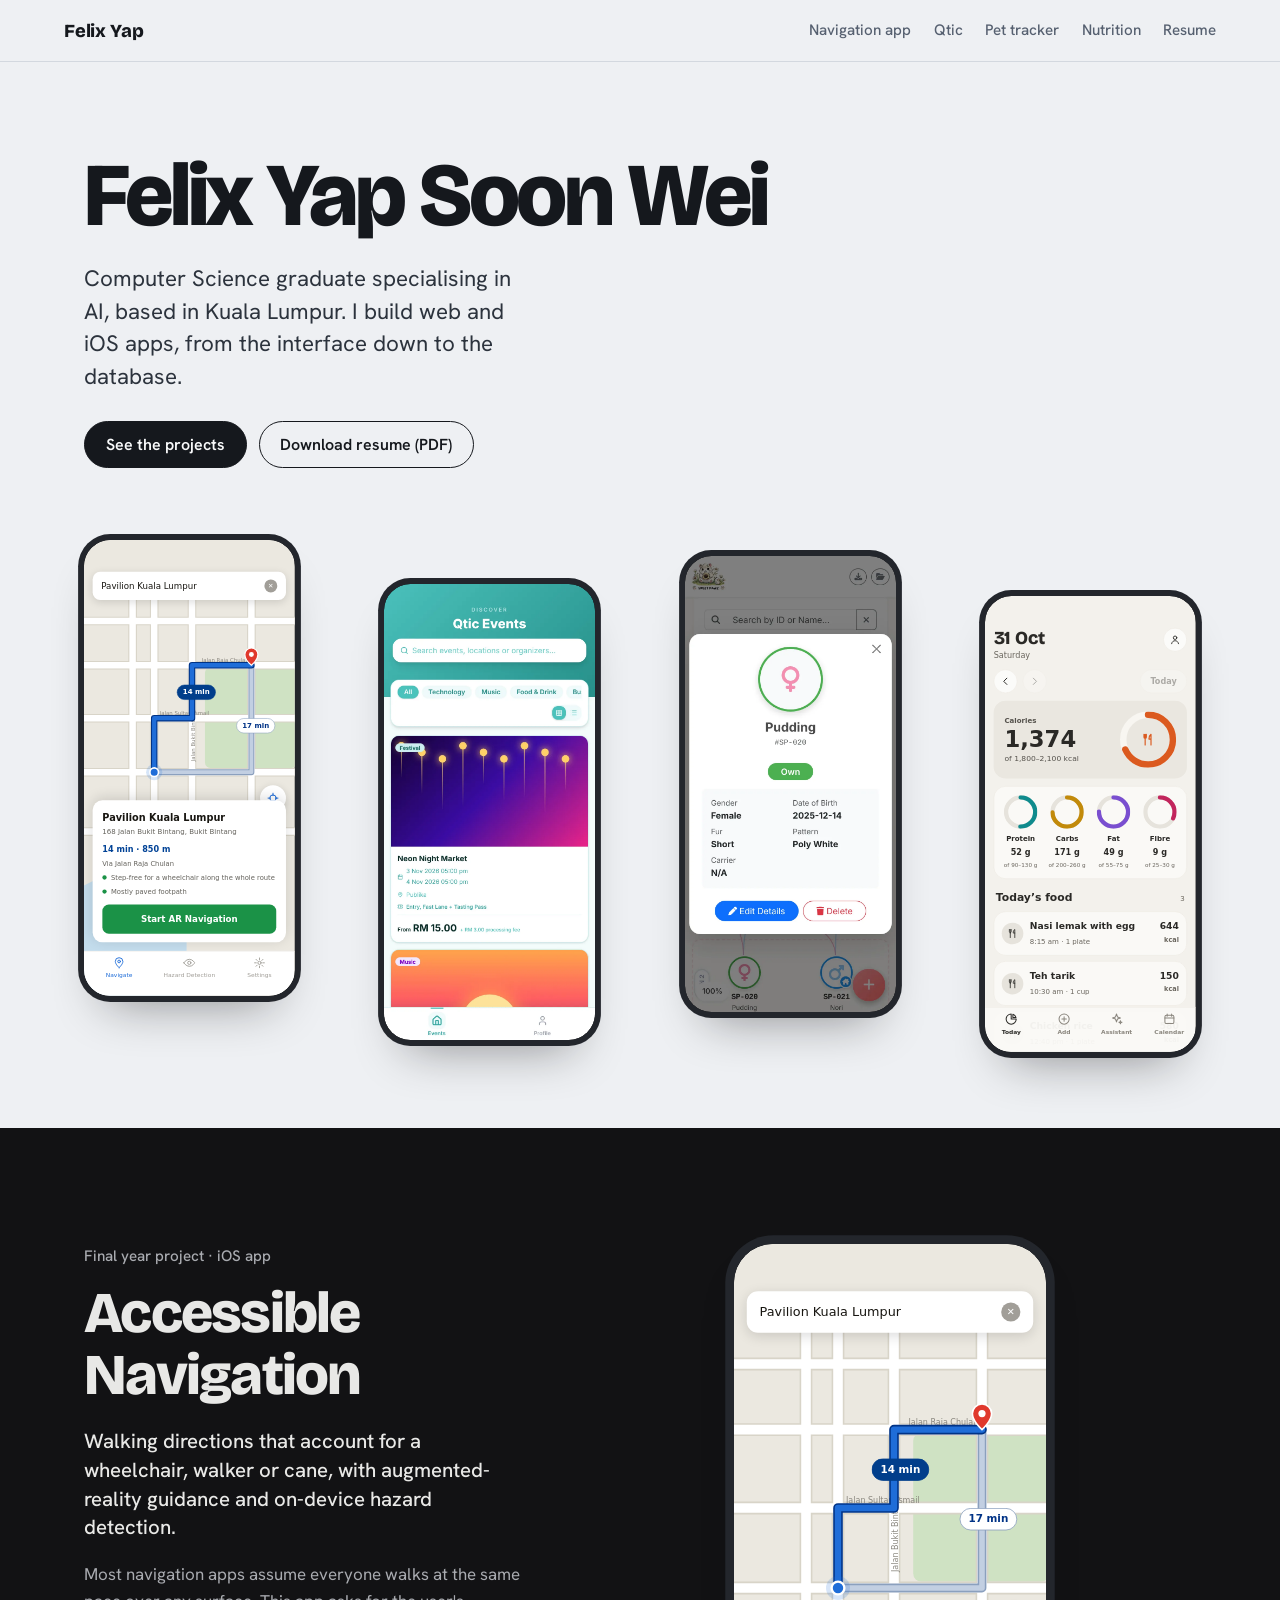
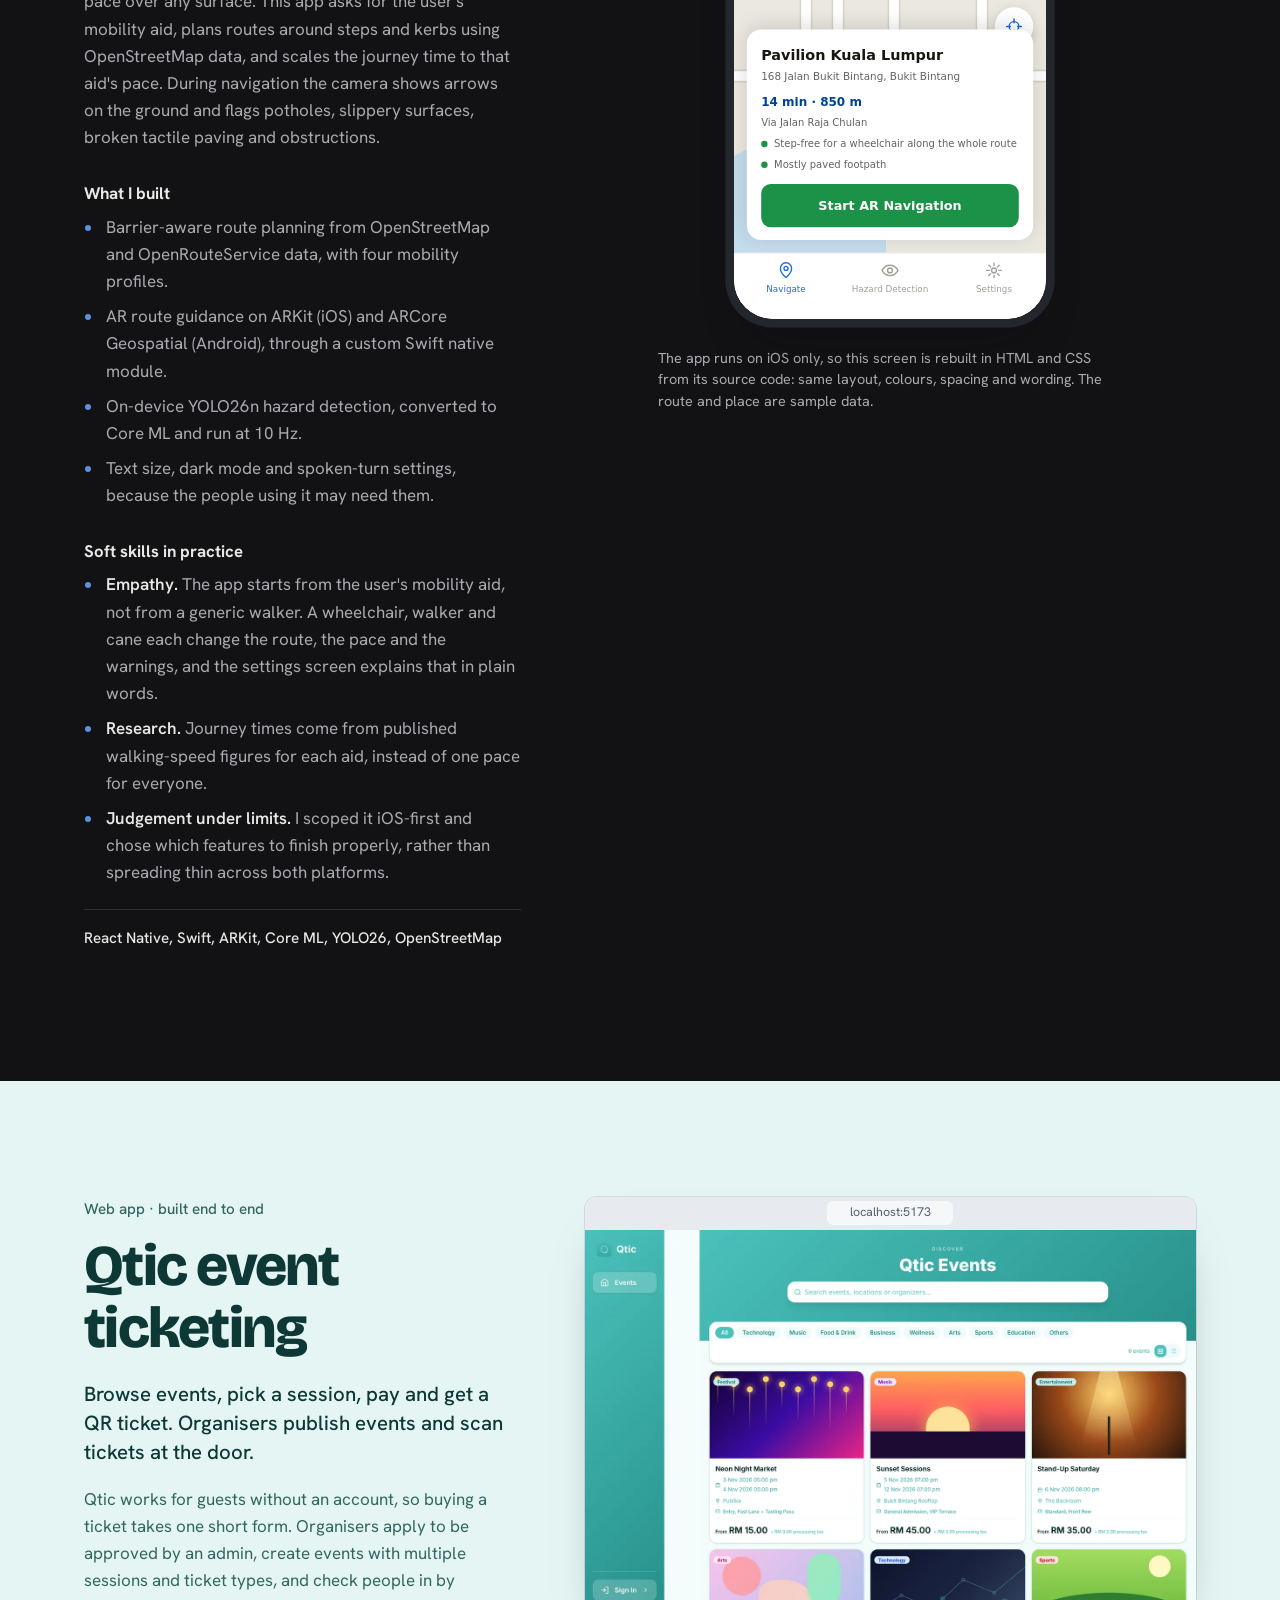
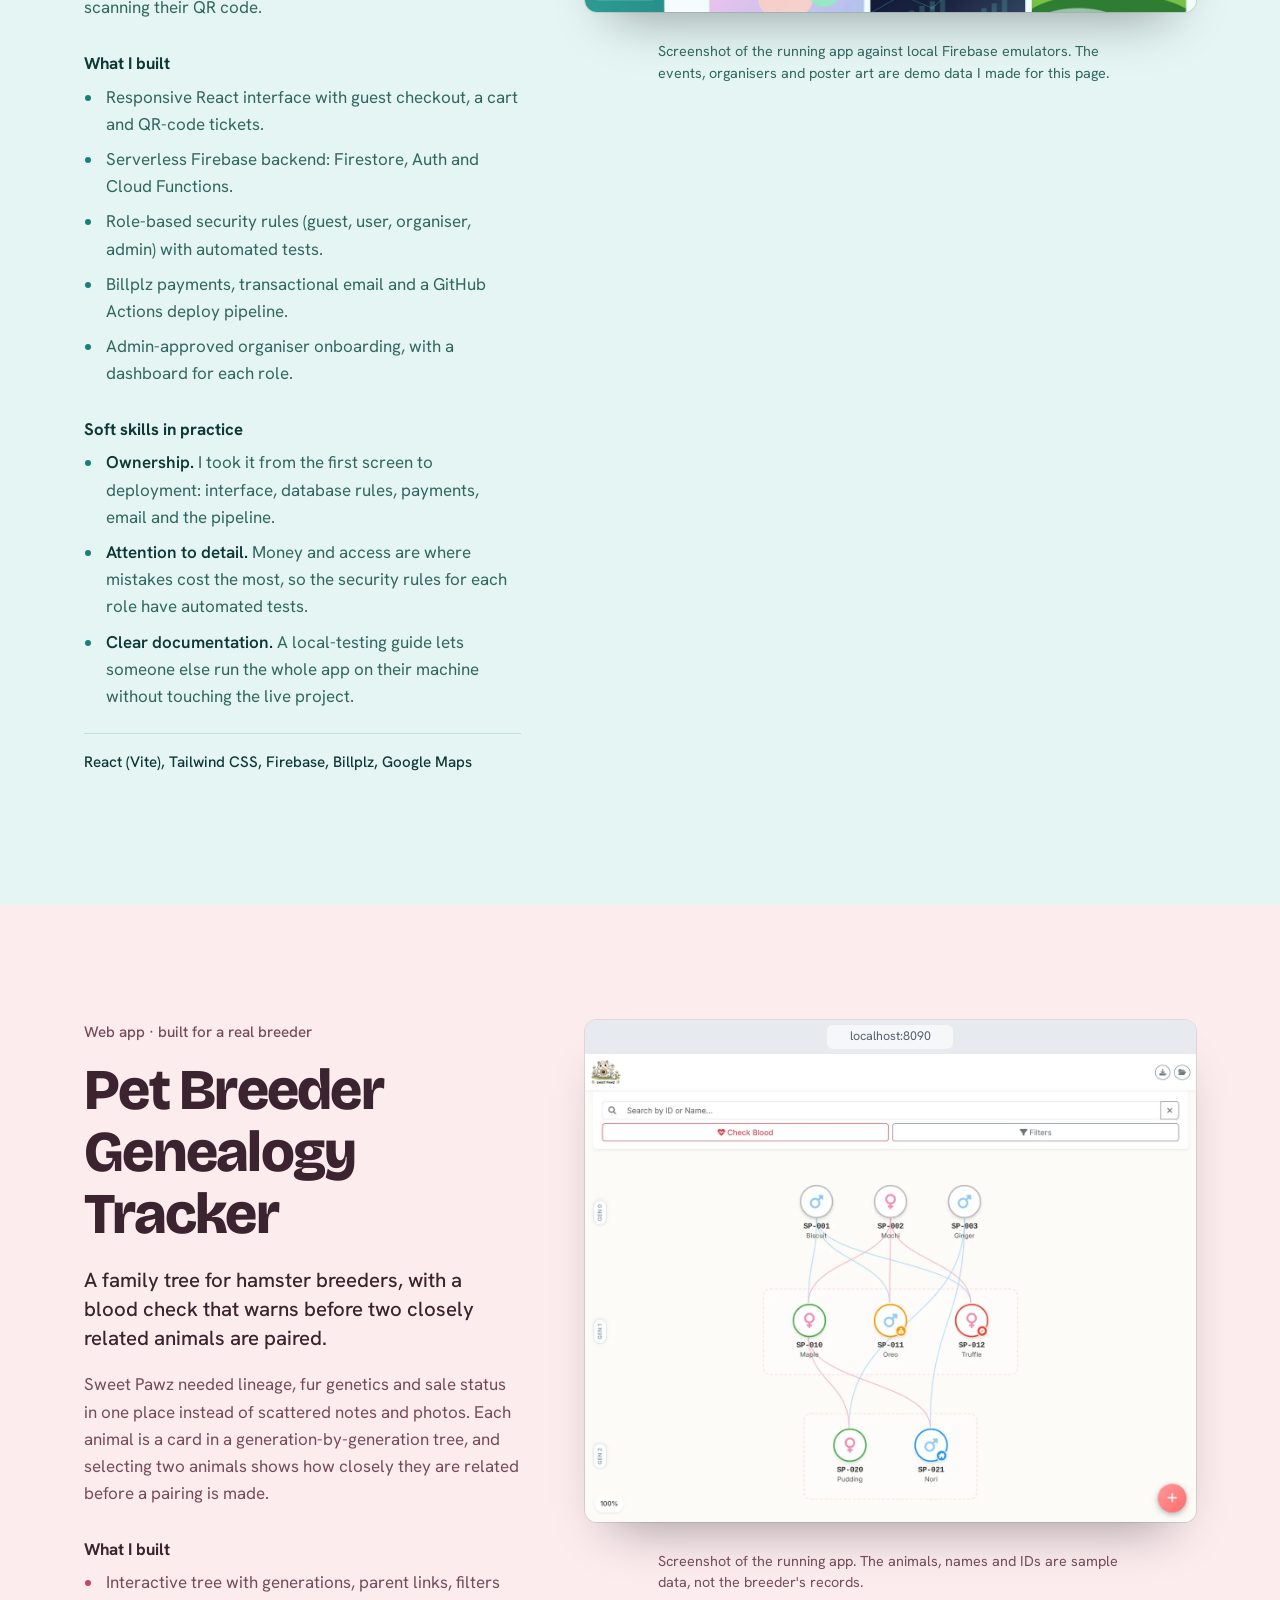
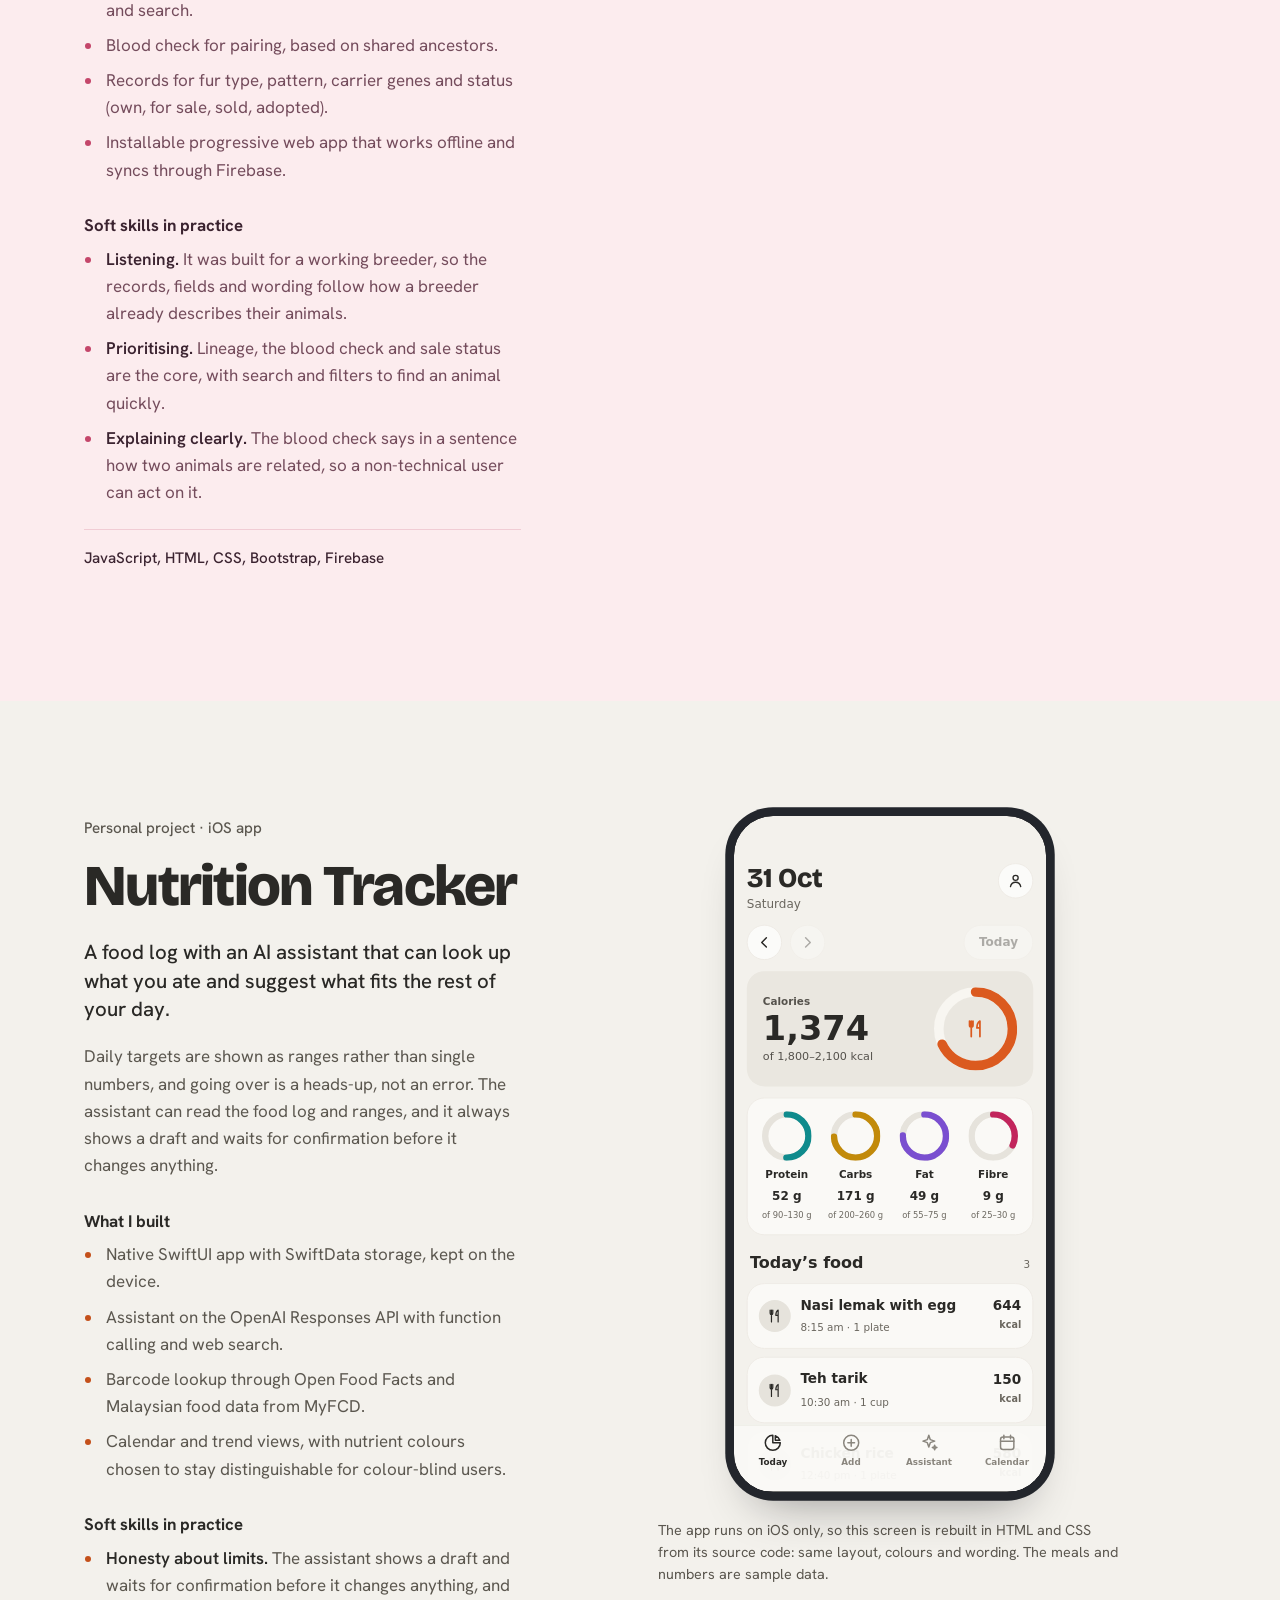
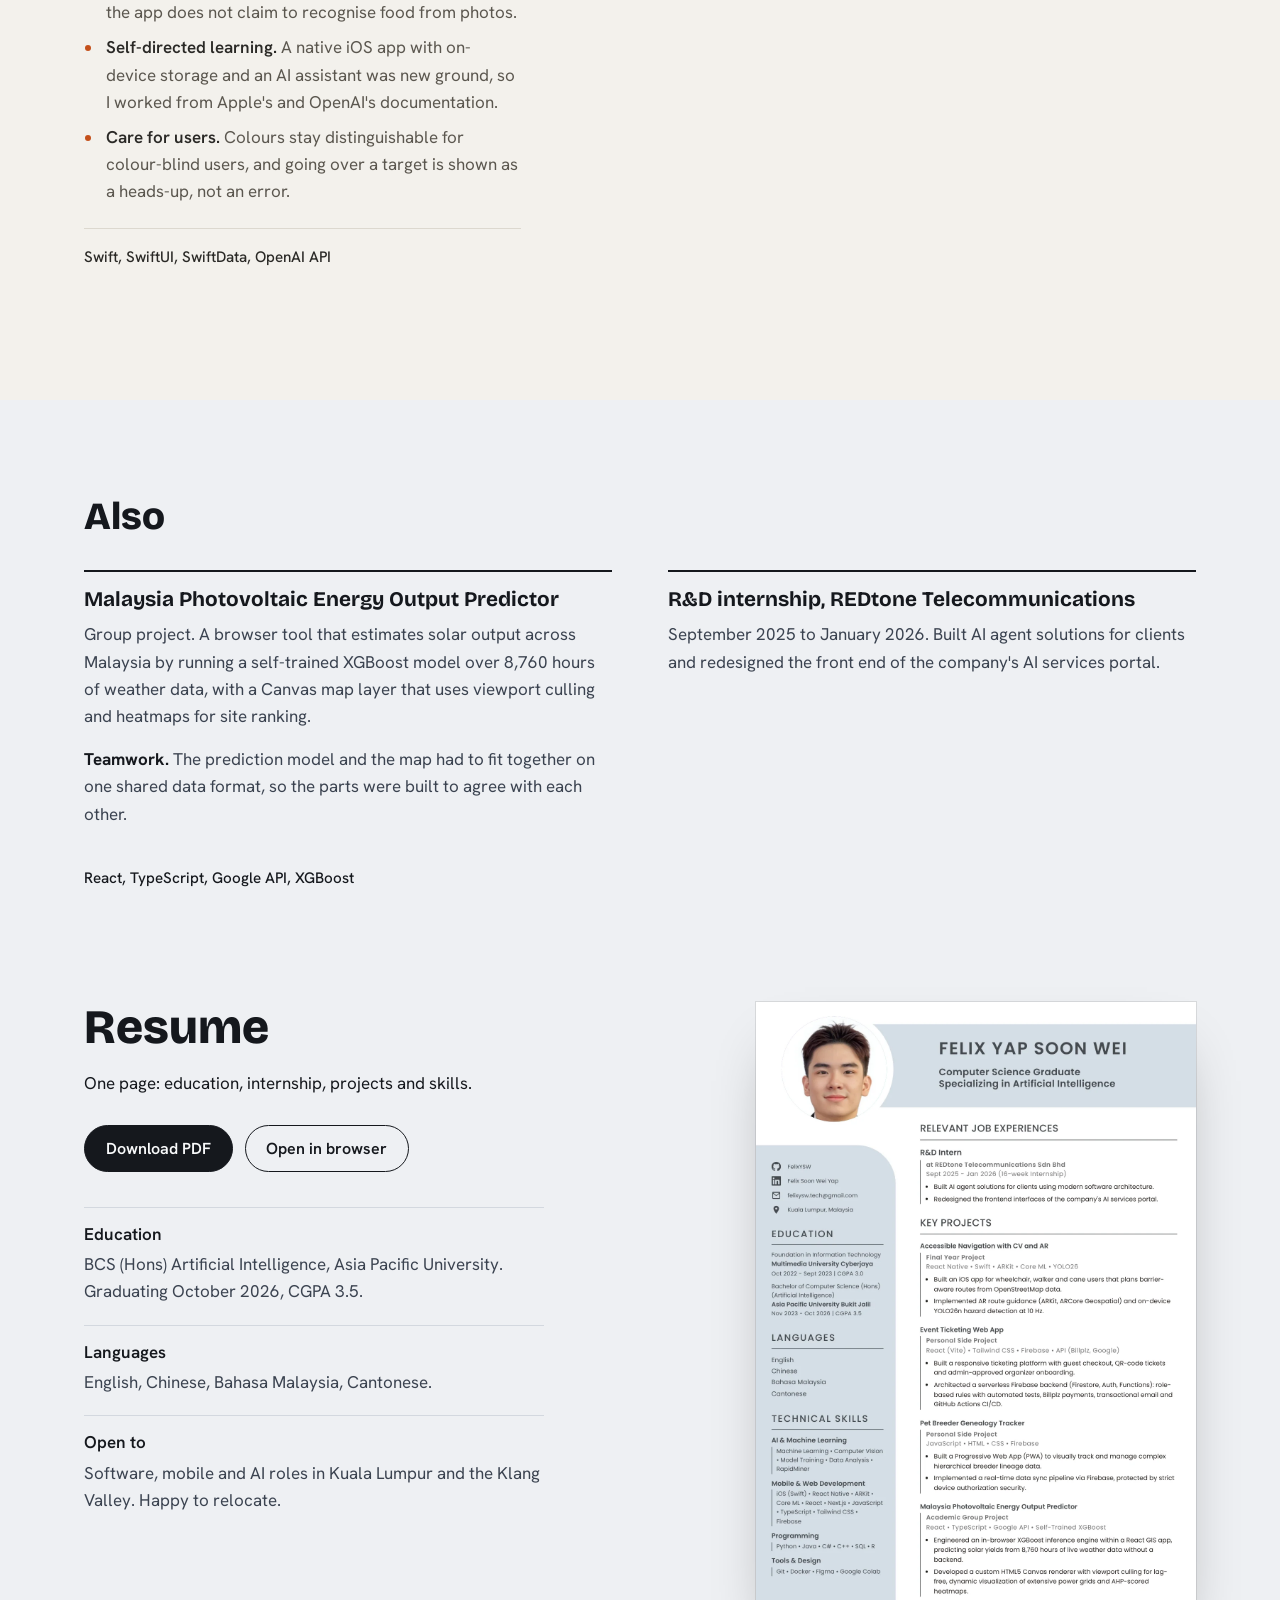
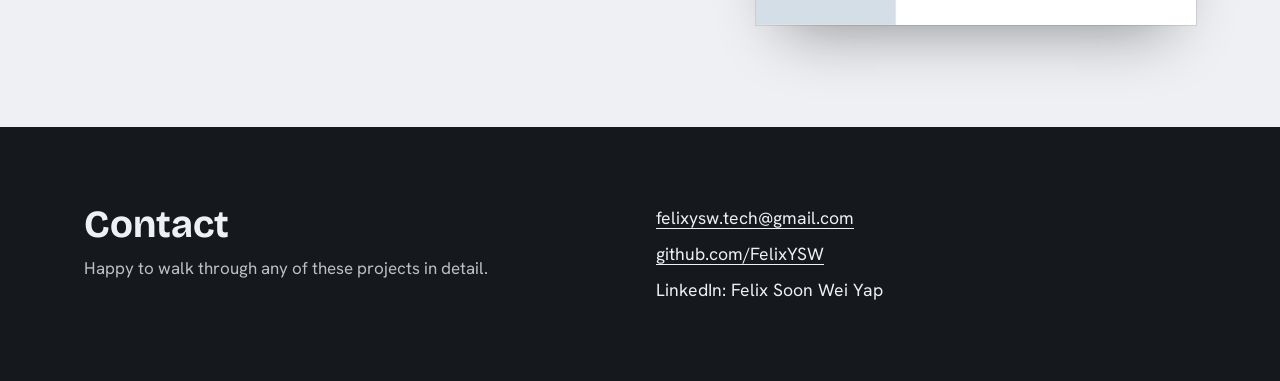
==== commit 5fe39f2d: "Add soft skills and how they were used to each project Co-Authored-By: Claude Sonnet 5.5 <noreply@an" ====
--- a/index.html
+++ b/index.html
@@ -77,6 +77,12 @@
       <li>On-device YOLO26n hazard detection, converted to Core ML and run at 10 Hz.</li>
       <li>Text size, dark mode and spoken-turn settings, because the people using it may need them.</li>
     </ul>
+        <h3>Soft skills in practice</h3>
+    <ul class="list list--soft">
+      <li><strong>Empathy.</strong> The app starts from the user's mobility aid, not from a generic walker. A wheelchair, walker and cane each change the route, the pace and the warnings, and the settings screen explains that in plain words.</li>
+      <li><strong>Research.</strong> Journey times come from published walking-speed figures for each aid, instead of one pace for everyone.</li>
+      <li><strong>Judgement under limits.</strong> I scoped it iOS-first and chose which features to finish properly, rather than spreading thin across both platforms.</li>
+    </ul>
     <p class="stack">React Native, Swift, ARKit, Core ML, YOLO26, OpenStreetMap</p>
   </div>
   <div class="project__visual">
@@ -101,6 +107,12 @@
       <li>Billplz payments, transactional email and a GitHub Actions deploy pipeline.</li>
       <li>Admin-approved organiser onboarding, with a dashboard for each role.</li>
     </ul>
+        <h3>Soft skills in practice</h3>
+    <ul class="list list--soft">
+      <li><strong>Ownership.</strong> I took it from the first screen to deployment: interface, database rules, payments, email and the pipeline.</li>
+      <li><strong>Attention to detail.</strong> Money and access are where mistakes cost the most, so the security rules for each role have automated tests.</li>
+      <li><strong>Clear documentation.</strong> A local-testing guide lets someone else run the whole app on their machine without touching the live project.</li>
+    </ul>
     <p class="stack">React (Vite), Tailwind CSS, Firebase, Billplz, Google Maps</p>
   </div>
   <div class="project__visual">
@@ -125,6 +137,12 @@
       <li>Records for fur type, pattern, carrier genes and status (own, for sale, sold, adopted).</li>
       <li>Installable progressive web app that works offline and syncs through Firebase.</li>
     </ul>
+        <h3>Soft skills in practice</h3>
+    <ul class="list list--soft">
+      <li><strong>Listening.</strong> It was built for a working breeder, so the records, fields and wording follow how a breeder already describes their animals.</li>
+      <li><strong>Prioritising.</strong> Lineage, the blood check and sale status are the core, with search and filters to find an animal quickly.</li>
+      <li><strong>Explaining clearly.</strong> The blood check says in a sentence how two animals are related, so a non-technical user can act on it.</li>
+    </ul>
     <p class="stack">JavaScript, HTML, CSS, Bootstrap, Firebase</p>
   </div>
   <div class="project__visual">
@@ -148,6 +166,12 @@
       <li>Assistant on the OpenAI Responses API with function calling and web search.</li>
       <li>Barcode lookup through Open Food Facts and Malaysian food data from MyFCD.</li>
       <li>Calendar and trend views, with nutrient colours chosen to stay distinguishable for colour-blind users.</li>
+    </ul>
+        <h3>Soft skills in practice</h3>
+    <ul class="list list--soft">
+      <li><strong>Honesty about limits.</strong> The assistant shows a draft and waits for confirmation before it changes anything, and the app does not claim to recognise food from photos.</li>
+      <li><strong>Self-directed learning.</strong> A native iOS app with on-device storage and an AI assistant was new ground, so I worked from Apple's and OpenAI's documentation.</li>
+      <li><strong>Care for users.</strong> Colours stay distinguishable for colour-blind users, and going over a target is shown as a heads-up, not an error.</li>
     </ul>
     <p class="stack">Swift, SwiftUI, SwiftData, OpenAI API</p>
   </div>
@@ -165,6 +189,7 @@
     <article>
       <h3>Malaysia Photovoltaic Energy Output Predictor</h3>
       <p>Group project. A browser tool that estimates solar output across Malaysia by running a self-trained XGBoost model over 8,760 hours of weather data, with a Canvas map layer that uses viewport culling and heatmaps for site ranking.</p>
+      <p><strong>Teamwork.</strong> The prediction model and the map had to fit together on one shared data format, so the parts were built to agree with each other.</p>
       <p class="stack">React, TypeScript, Google API, XGBoost</p>
     </article>
     <article>
--- a/styles.css
+++ b/styles.css
@@ -190,3 +190,6 @@
 .foot a { text-underline-offset: 4px; }
 @media (min-width: 900px) { .foot { grid-template-columns: 1fr 1fr; padding-inline: max(var(--gutter), calc((100vw - var(--max)) / 2 + var(--gutter))); } }
 
+
+.list--soft strong { color: var(--fg); font-weight: 600; }
+.also p strong { color: var(--ink); }
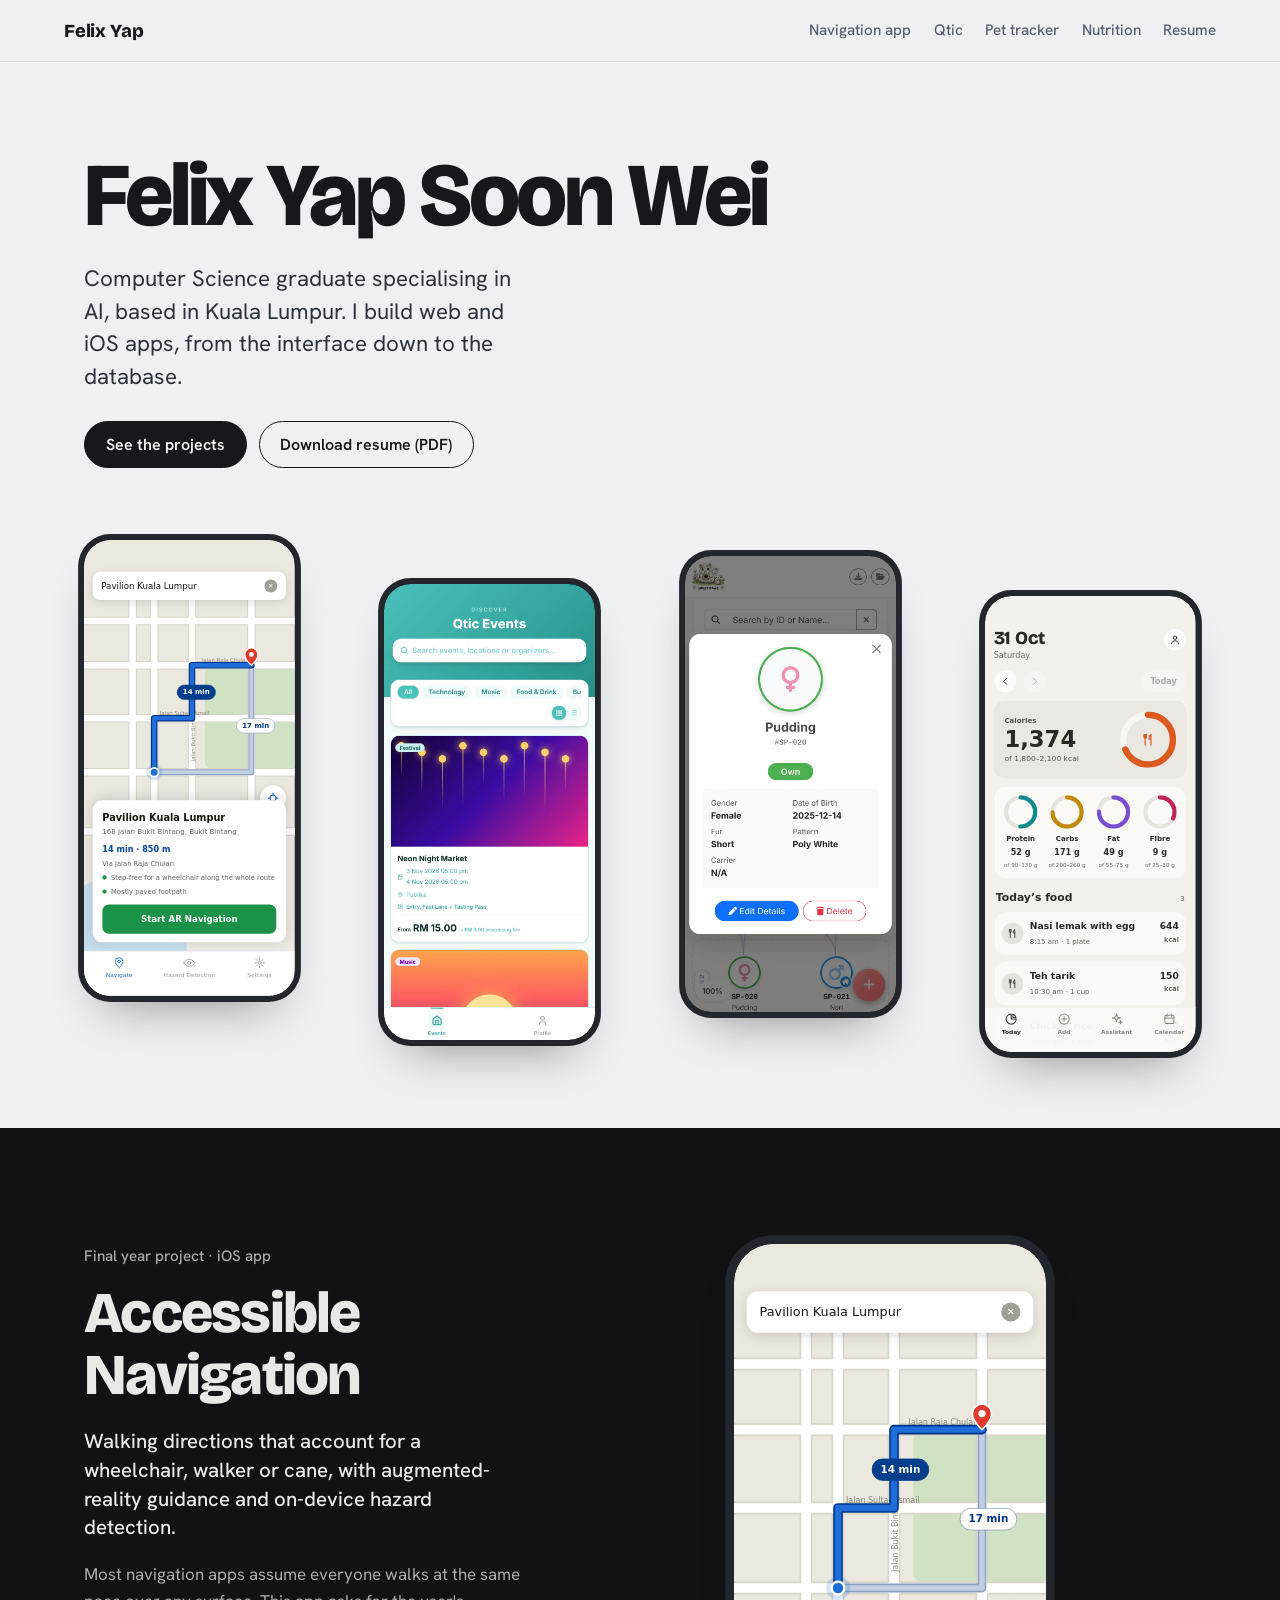
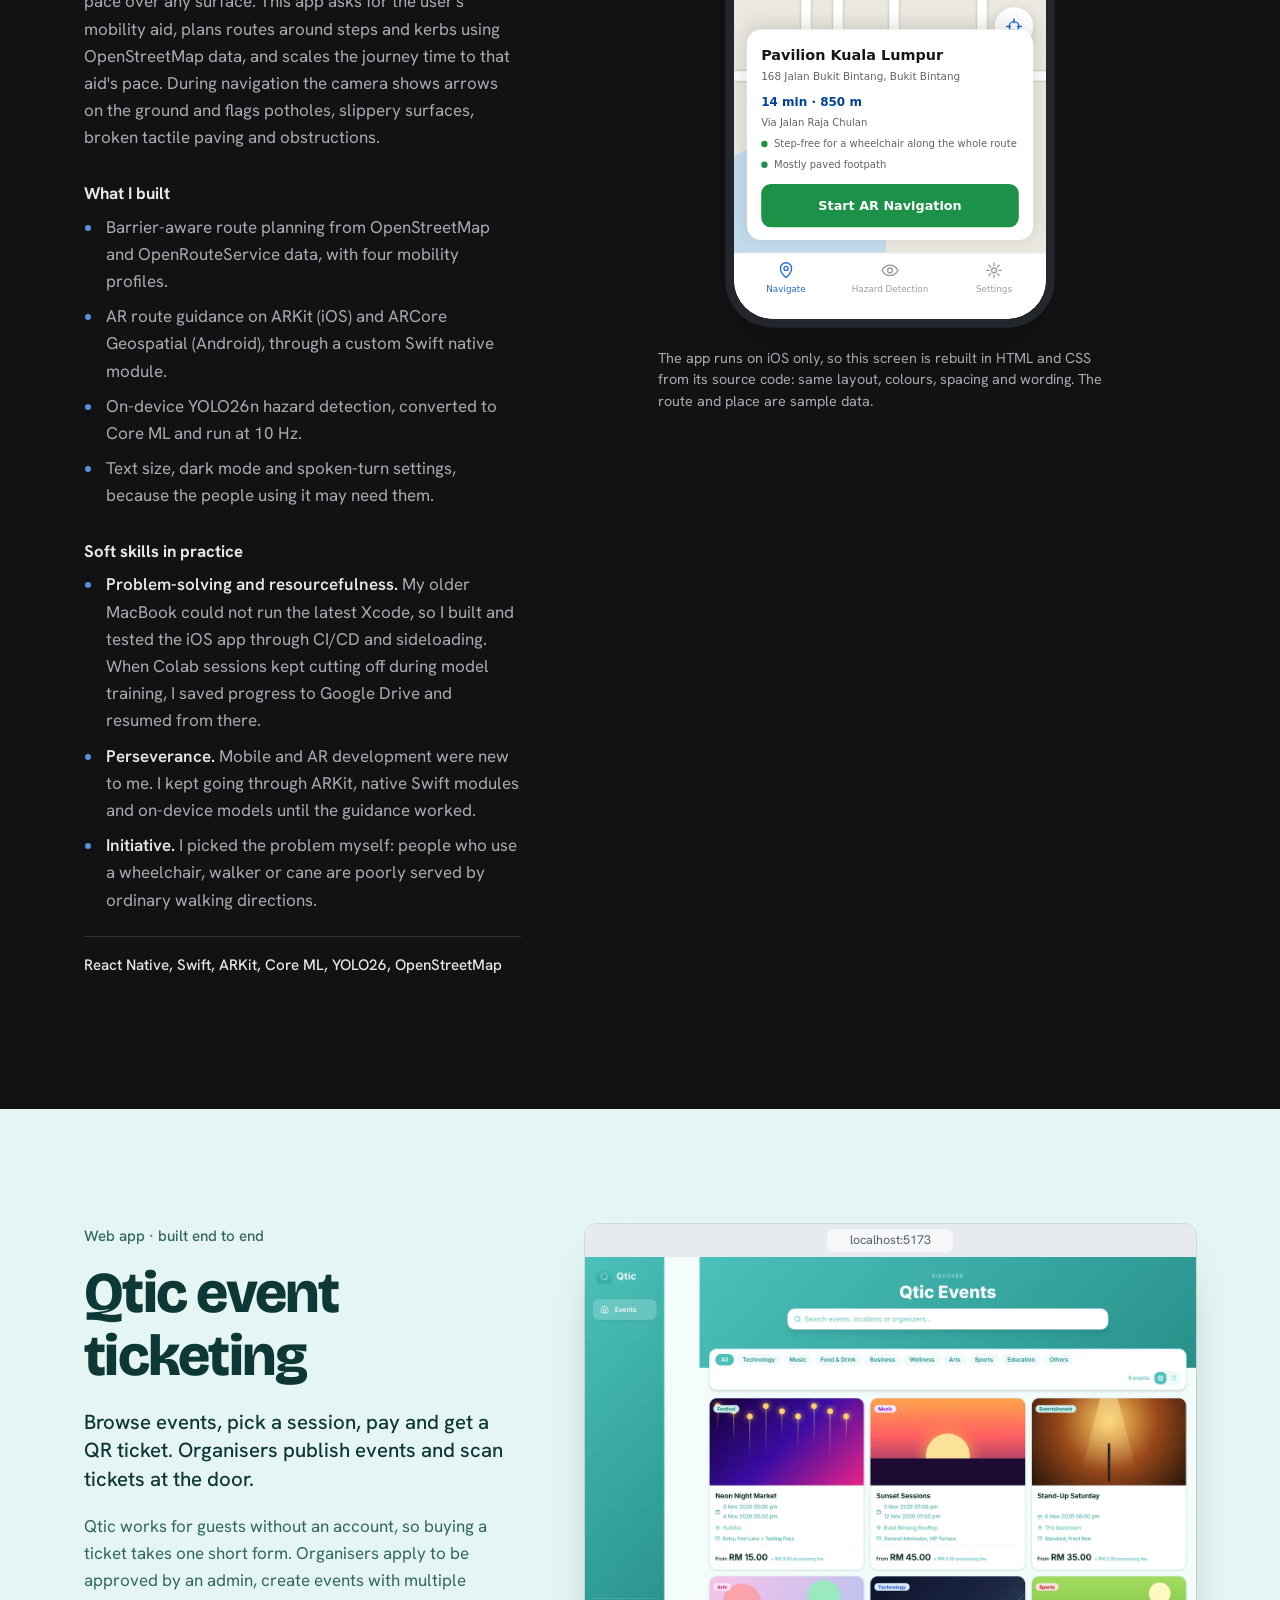
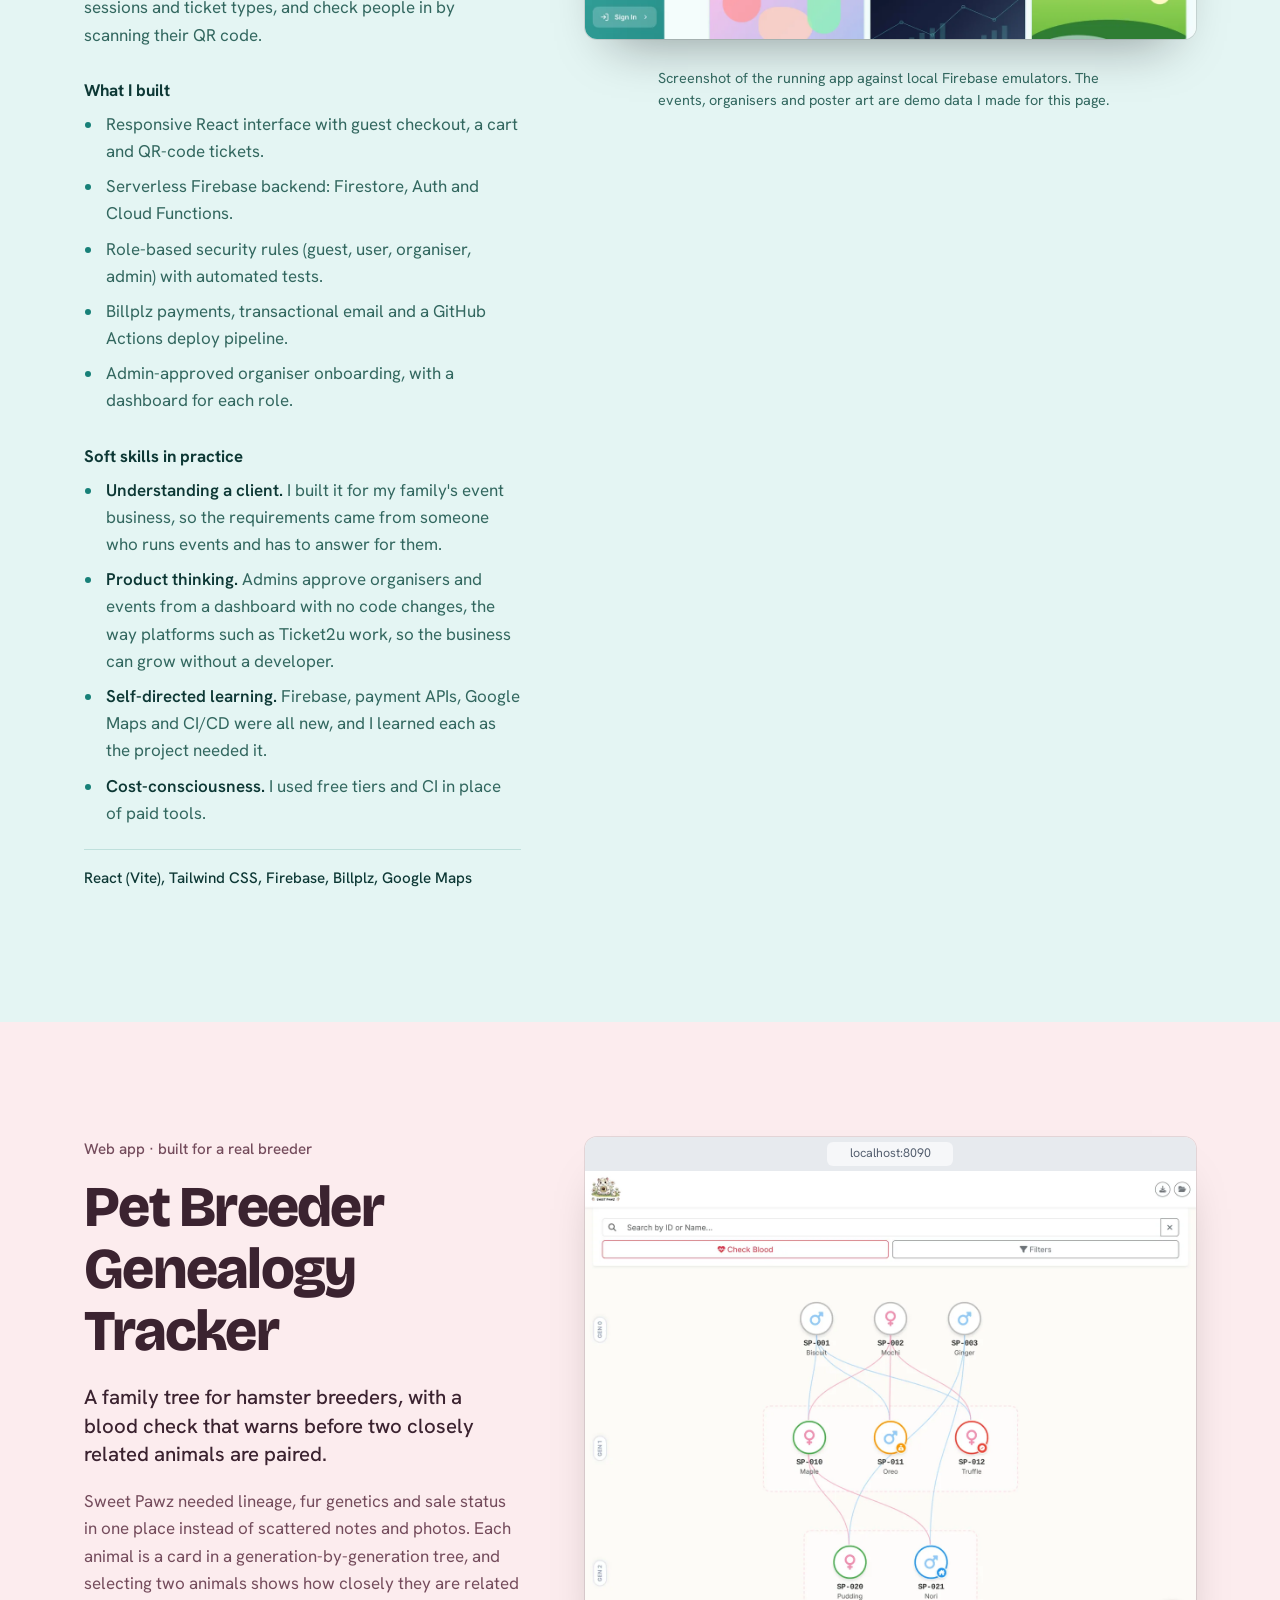
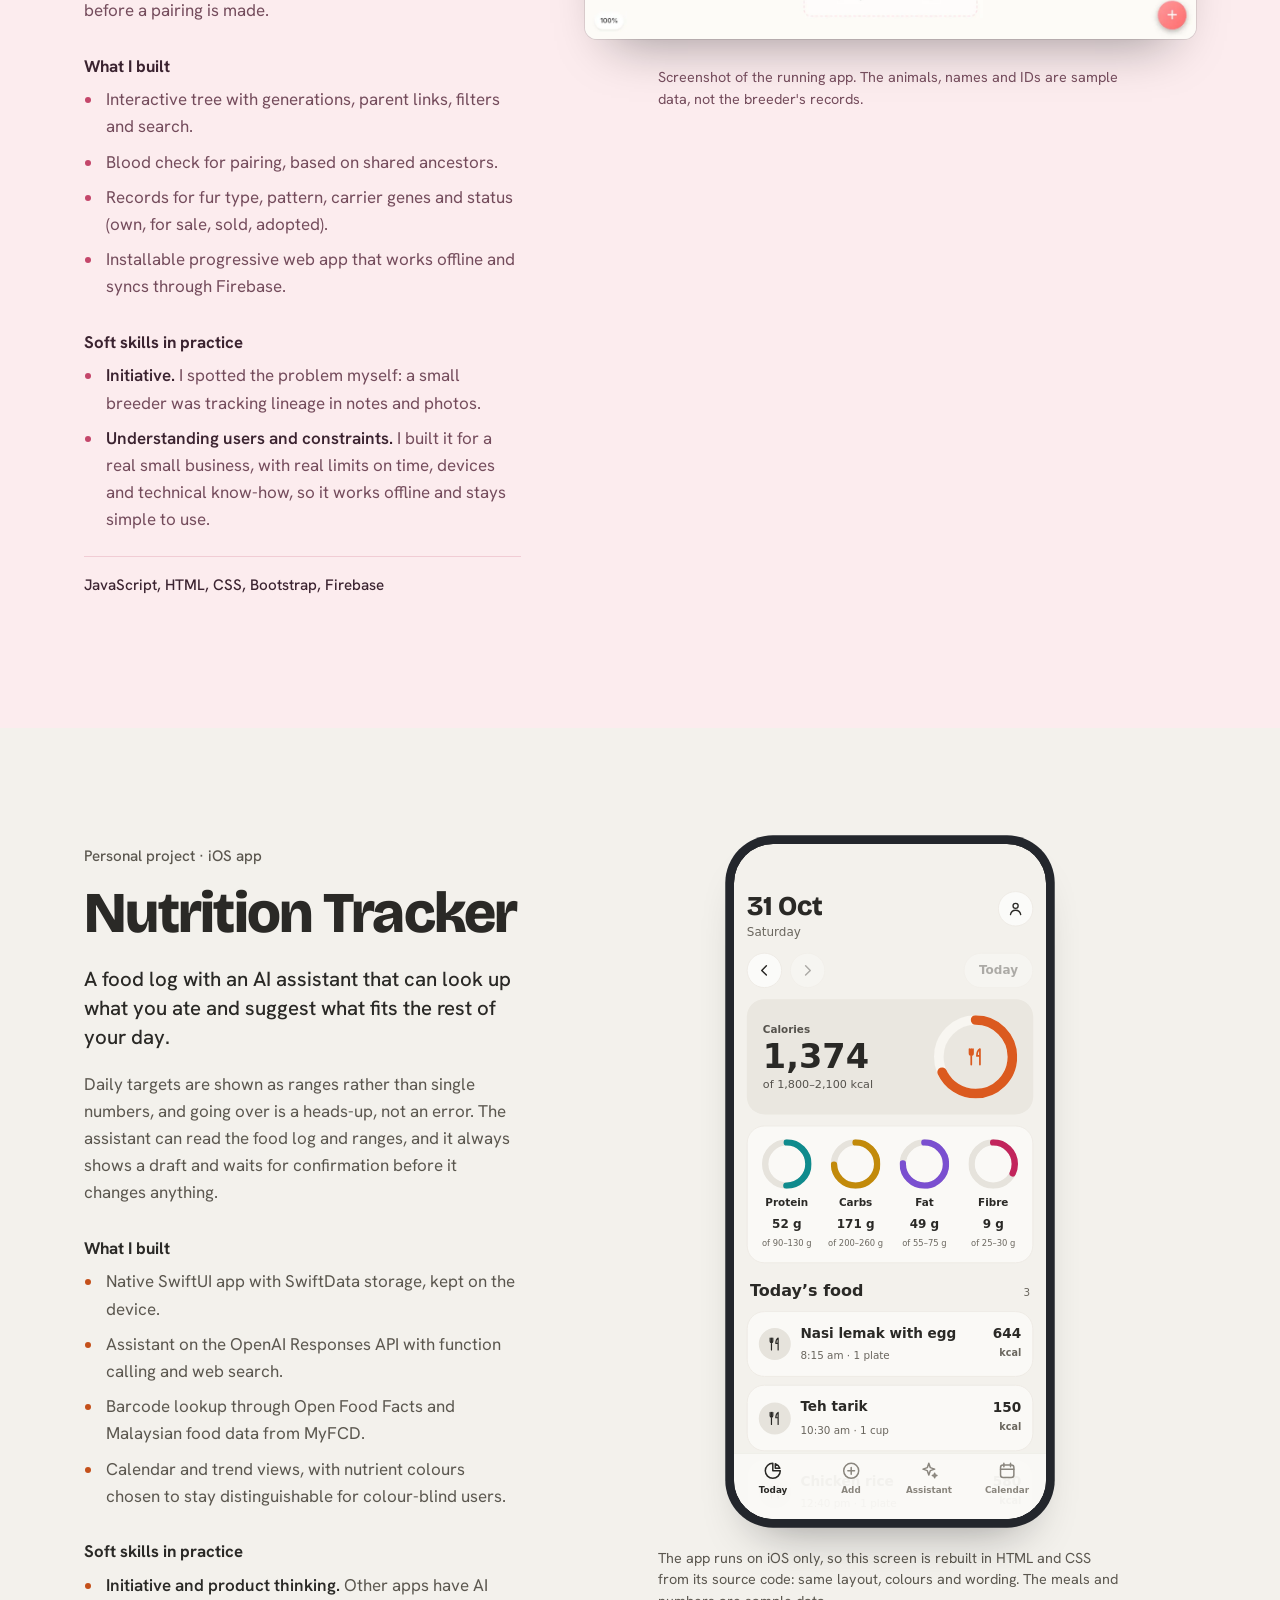
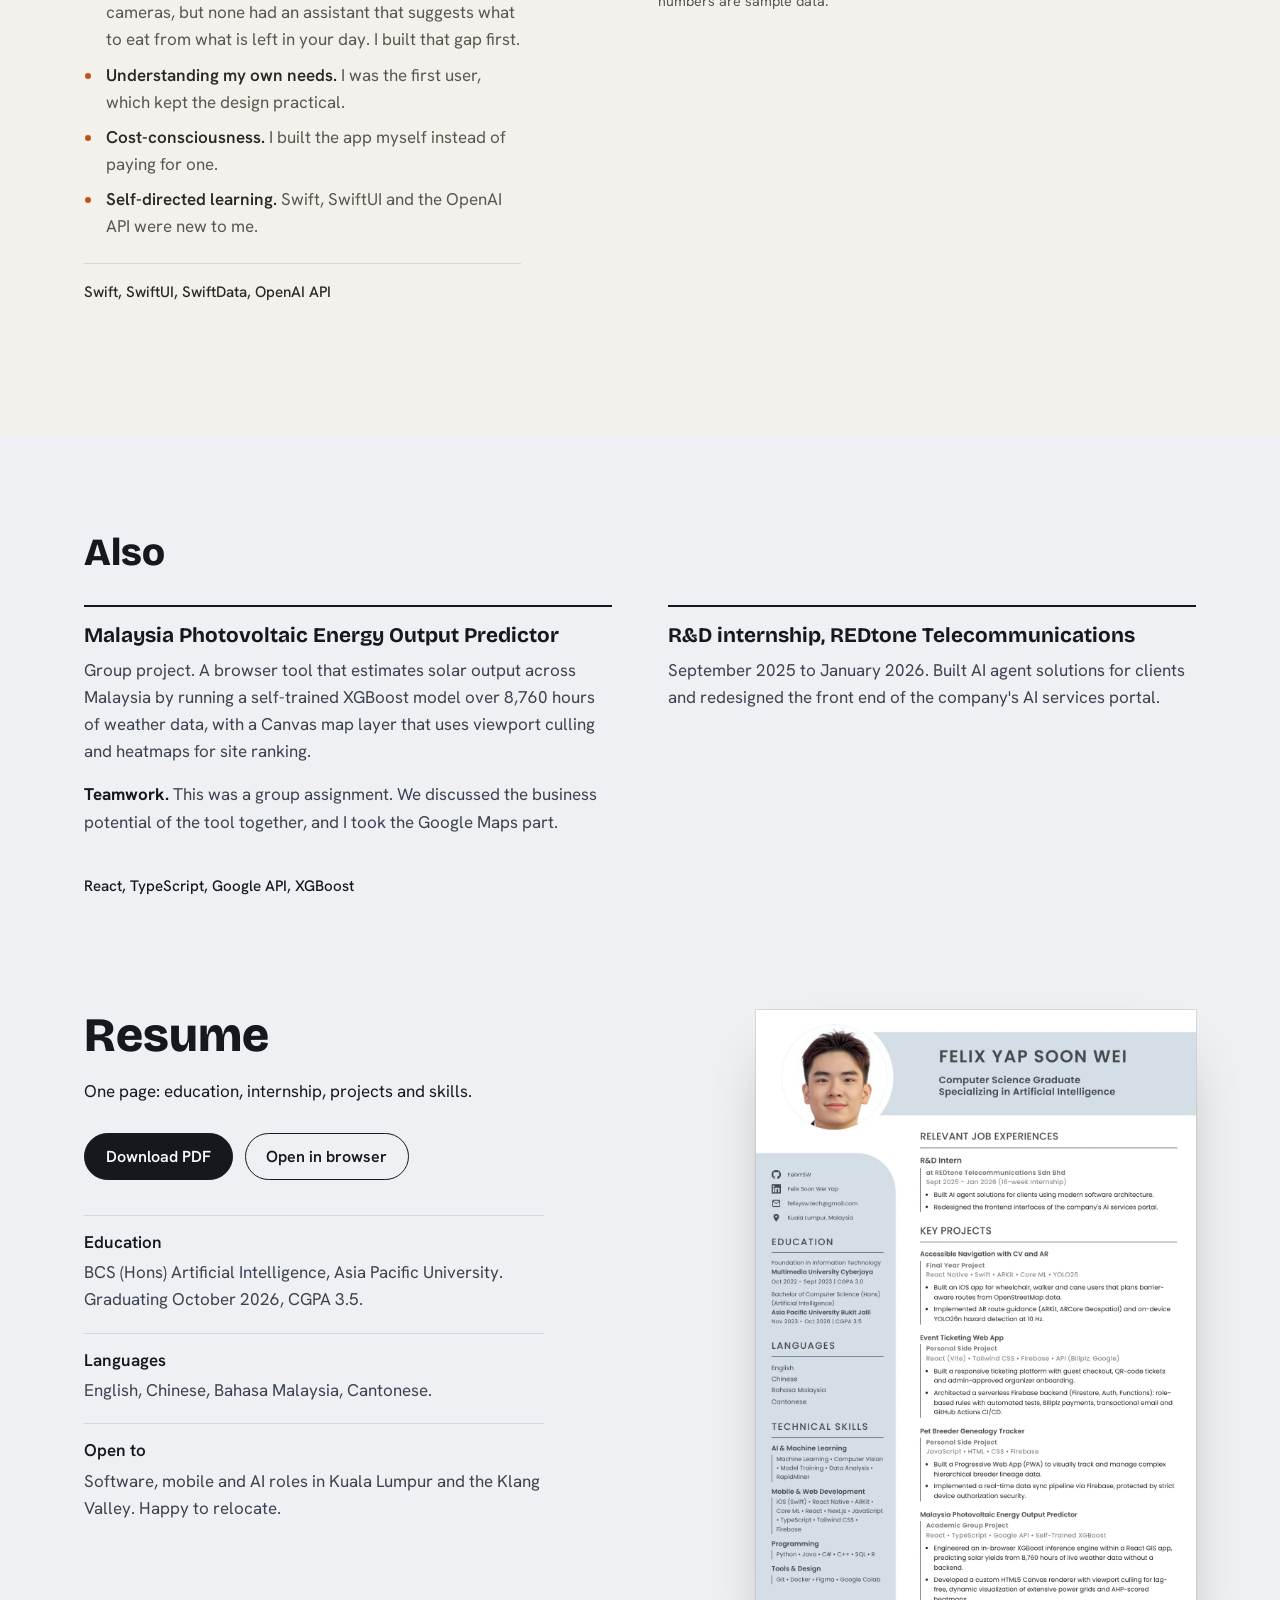
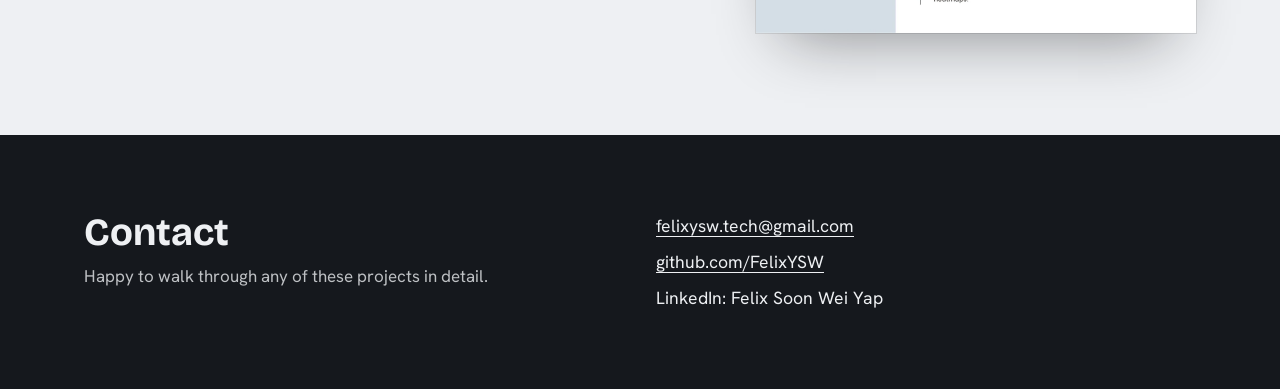
==== commit 9bdad56b: "Use real stories for the soft skills on each project Co-Authored-By: Claude Sonnet 5.5 <noreply@anth" ====
--- a/index.html
+++ b/index.html
@@ -79,9 +79,9 @@
     </ul>
         <h3>Soft skills in practice</h3>
     <ul class="list list--soft">
-      <li><strong>Empathy.</strong> The app starts from the user's mobility aid, not from a generic walker. A wheelchair, walker and cane each change the route, the pace and the warnings, and the settings screen explains that in plain words.</li>
-      <li><strong>Research.</strong> Journey times come from published walking-speed figures for each aid, instead of one pace for everyone.</li>
-      <li><strong>Judgement under limits.</strong> I scoped it iOS-first and chose which features to finish properly, rather than spreading thin across both platforms.</li>
+      <li><strong>Problem-solving and resourcefulness.</strong> My older MacBook could not run the latest Xcode, so I built and tested the iOS app through CI/CD and sideloading. When Colab sessions kept cutting off during model training, I saved progress to Google Drive and resumed from there.</li>
+      <li><strong>Perseverance.</strong> Mobile and AR development were new to me. I kept going through ARKit, native Swift modules and on-device models until the guidance worked.</li>
+      <li><strong>Initiative.</strong> I picked the problem myself: people who use a wheelchair, walker or cane are poorly served by ordinary walking directions.</li>
     </ul>
     <p class="stack">React Native, Swift, ARKit, Core ML, YOLO26, OpenStreetMap</p>
   </div>
@@ -109,9 +109,10 @@
     </ul>
         <h3>Soft skills in practice</h3>
     <ul class="list list--soft">
-      <li><strong>Ownership.</strong> I took it from the first screen to deployment: interface, database rules, payments, email and the pipeline.</li>
-      <li><strong>Attention to detail.</strong> Money and access are where mistakes cost the most, so the security rules for each role have automated tests.</li>
-      <li><strong>Clear documentation.</strong> A local-testing guide lets someone else run the whole app on their machine without touching the live project.</li>
+      <li><strong>Understanding a client.</strong> I built it for my family's event business, so the requirements came from someone who runs events and has to answer for them.</li>
+      <li><strong>Product thinking.</strong> Admins approve organisers and events from a dashboard with no code changes, the way platforms such as Ticket2u work, so the business can grow without a developer.</li>
+      <li><strong>Self-directed learning.</strong> Firebase, payment APIs, Google Maps and CI/CD were all new, and I learned each as the project needed it.</li>
+      <li><strong>Cost-consciousness.</strong> I used free tiers and CI in place of paid tools.</li>
     </ul>
     <p class="stack">React (Vite), Tailwind CSS, Firebase, Billplz, Google Maps</p>
   </div>
@@ -139,9 +140,8 @@
     </ul>
         <h3>Soft skills in practice</h3>
     <ul class="list list--soft">
-      <li><strong>Listening.</strong> It was built for a working breeder, so the records, fields and wording follow how a breeder already describes their animals.</li>
-      <li><strong>Prioritising.</strong> Lineage, the blood check and sale status are the core, with search and filters to find an animal quickly.</li>
-      <li><strong>Explaining clearly.</strong> The blood check says in a sentence how two animals are related, so a non-technical user can act on it.</li>
+      <li><strong>Initiative.</strong> I spotted the problem myself: a small breeder was tracking lineage in notes and photos.</li>
+      <li><strong>Understanding users and constraints.</strong> I built it for a real small business, with real limits on time, devices and technical know-how, so it works offline and stays simple to use.</li>
     </ul>
     <p class="stack">JavaScript, HTML, CSS, Bootstrap, Firebase</p>
   </div>
@@ -169,9 +169,10 @@
     </ul>
         <h3>Soft skills in practice</h3>
     <ul class="list list--soft">
-      <li><strong>Honesty about limits.</strong> The assistant shows a draft and waits for confirmation before it changes anything, and the app does not claim to recognise food from photos.</li>
-      <li><strong>Self-directed learning.</strong> A native iOS app with on-device storage and an AI assistant was new ground, so I worked from Apple's and OpenAI's documentation.</li>
-      <li><strong>Care for users.</strong> Colours stay distinguishable for colour-blind users, and going over a target is shown as a heads-up, not an error.</li>
+      <li><strong>Initiative and product thinking.</strong> Other apps have AI cameras, but none had an assistant that suggests what to eat from what is left in your day. I built that gap first.</li>
+      <li><strong>Understanding my own needs.</strong> I was the first user, which kept the design practical.</li>
+      <li><strong>Cost-consciousness.</strong> I built the app myself instead of paying for one.</li>
+      <li><strong>Self-directed learning.</strong> Swift, SwiftUI and the OpenAI API were new to me.</li>
     </ul>
     <p class="stack">Swift, SwiftUI, SwiftData, OpenAI API</p>
   </div>
@@ -189,7 +190,7 @@
     <article>
       <h3>Malaysia Photovoltaic Energy Output Predictor</h3>
       <p>Group project. A browser tool that estimates solar output across Malaysia by running a self-trained XGBoost model over 8,760 hours of weather data, with a Canvas map layer that uses viewport culling and heatmaps for site ranking.</p>
-      <p><strong>Teamwork.</strong> The prediction model and the map had to fit together on one shared data format, so the parts were built to agree with each other.</p>
+      <p><strong>Teamwork.</strong> This was a group assignment. We discussed the business potential of the tool together, and I took the Google Maps part.</p>
       <p class="stack">React, TypeScript, Google API, XGBoost</p>
     </article>
     <article>
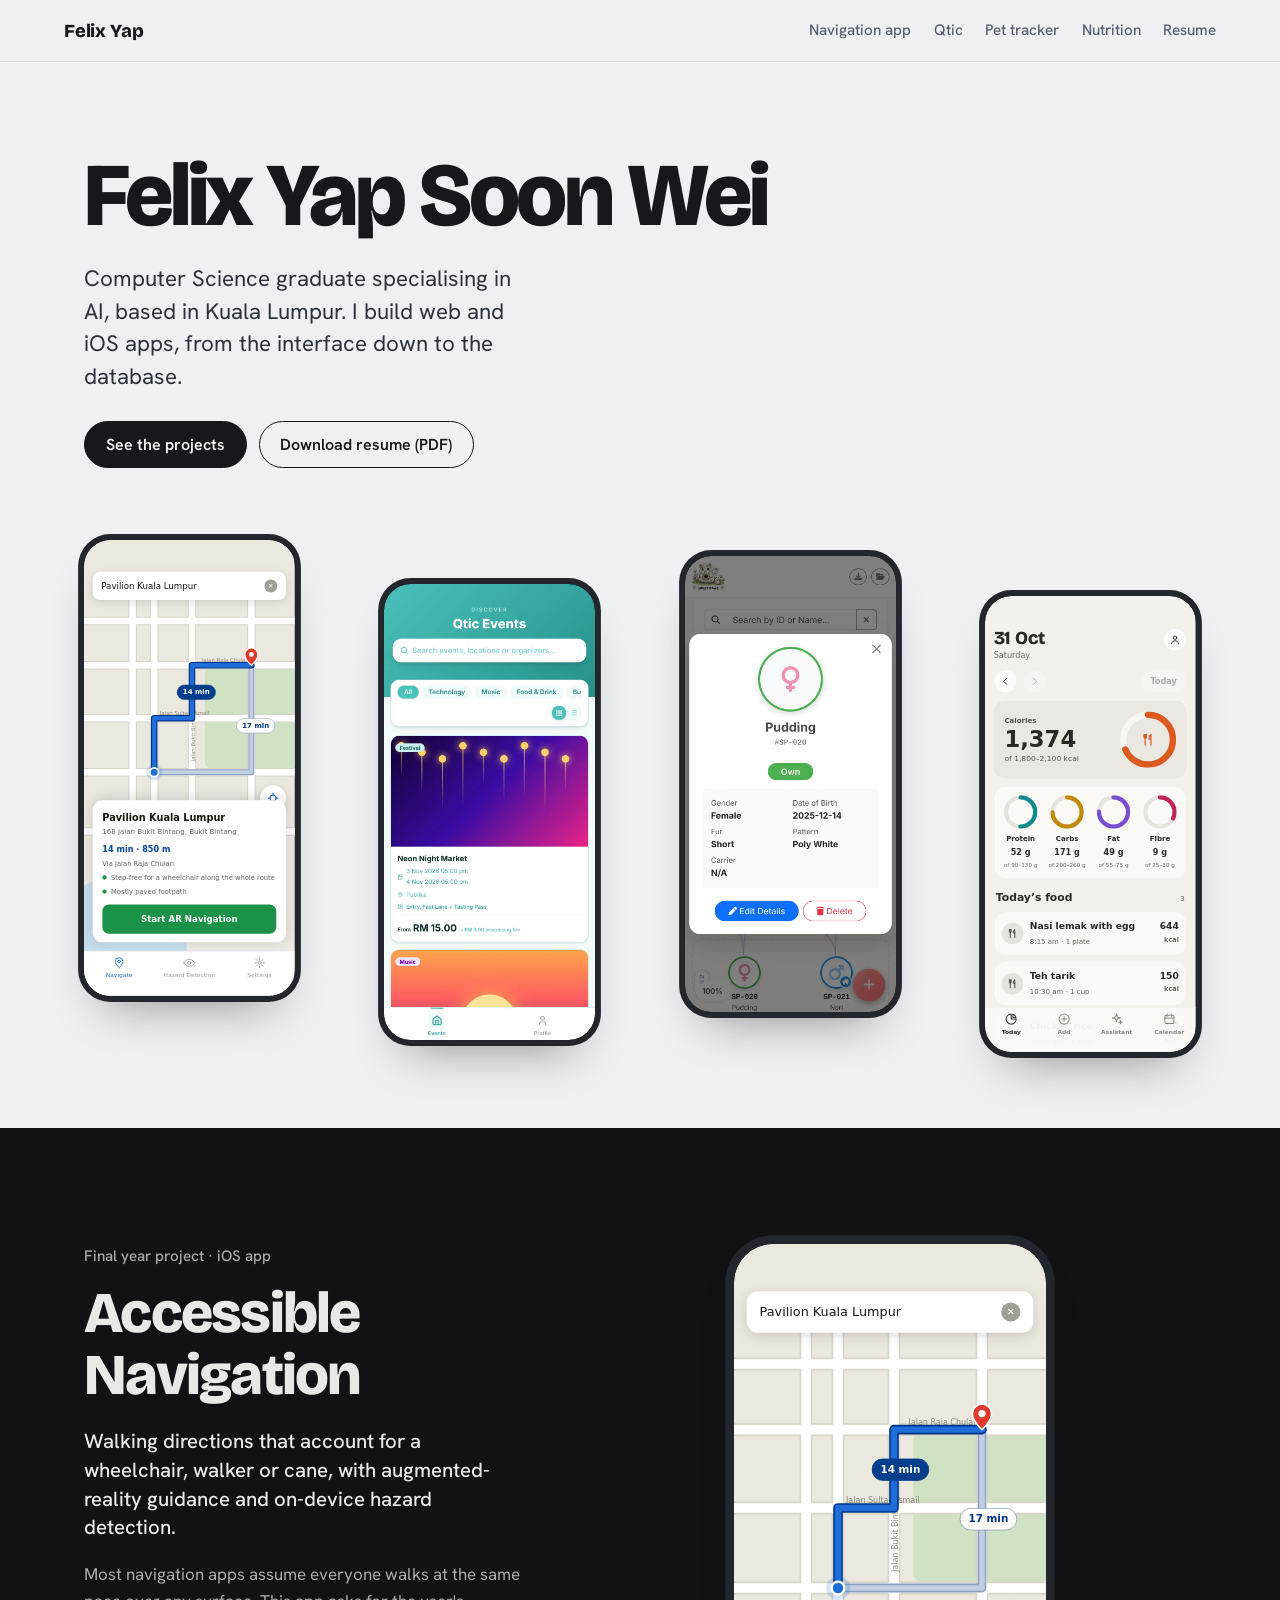
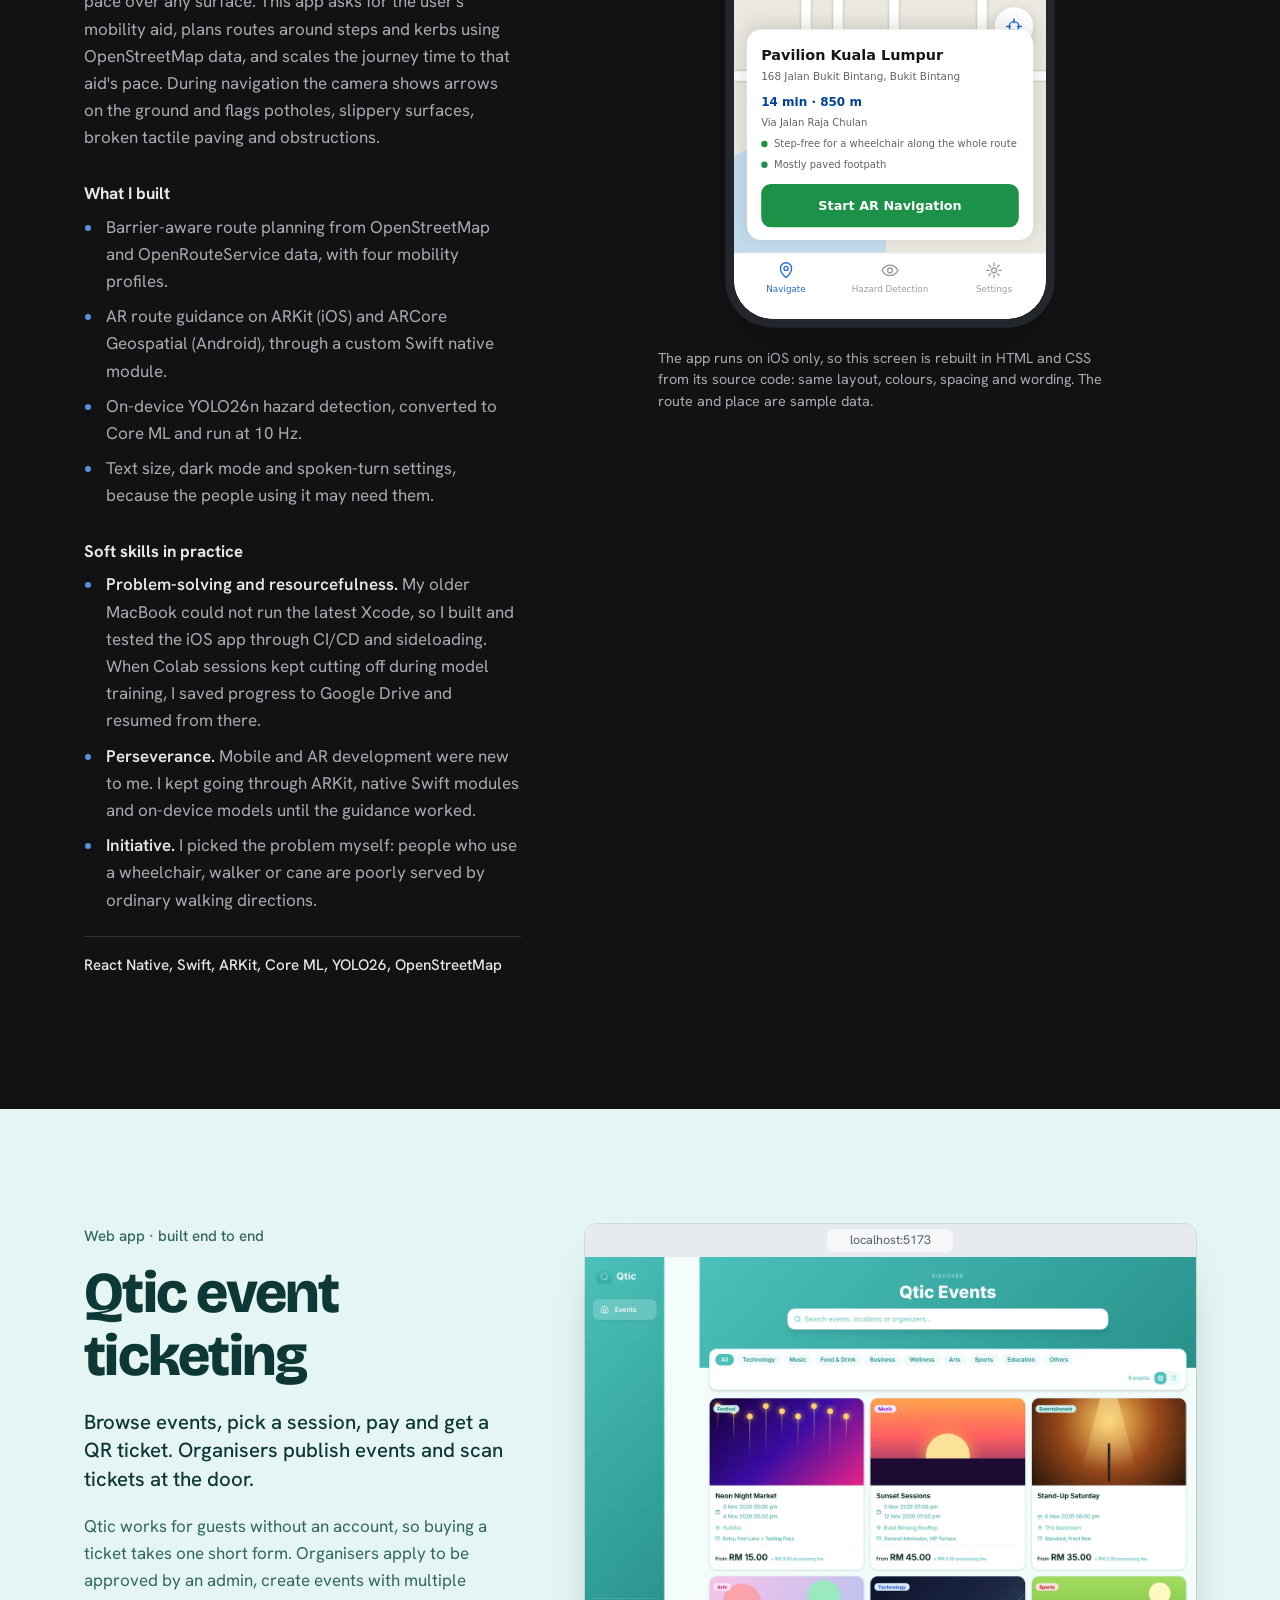
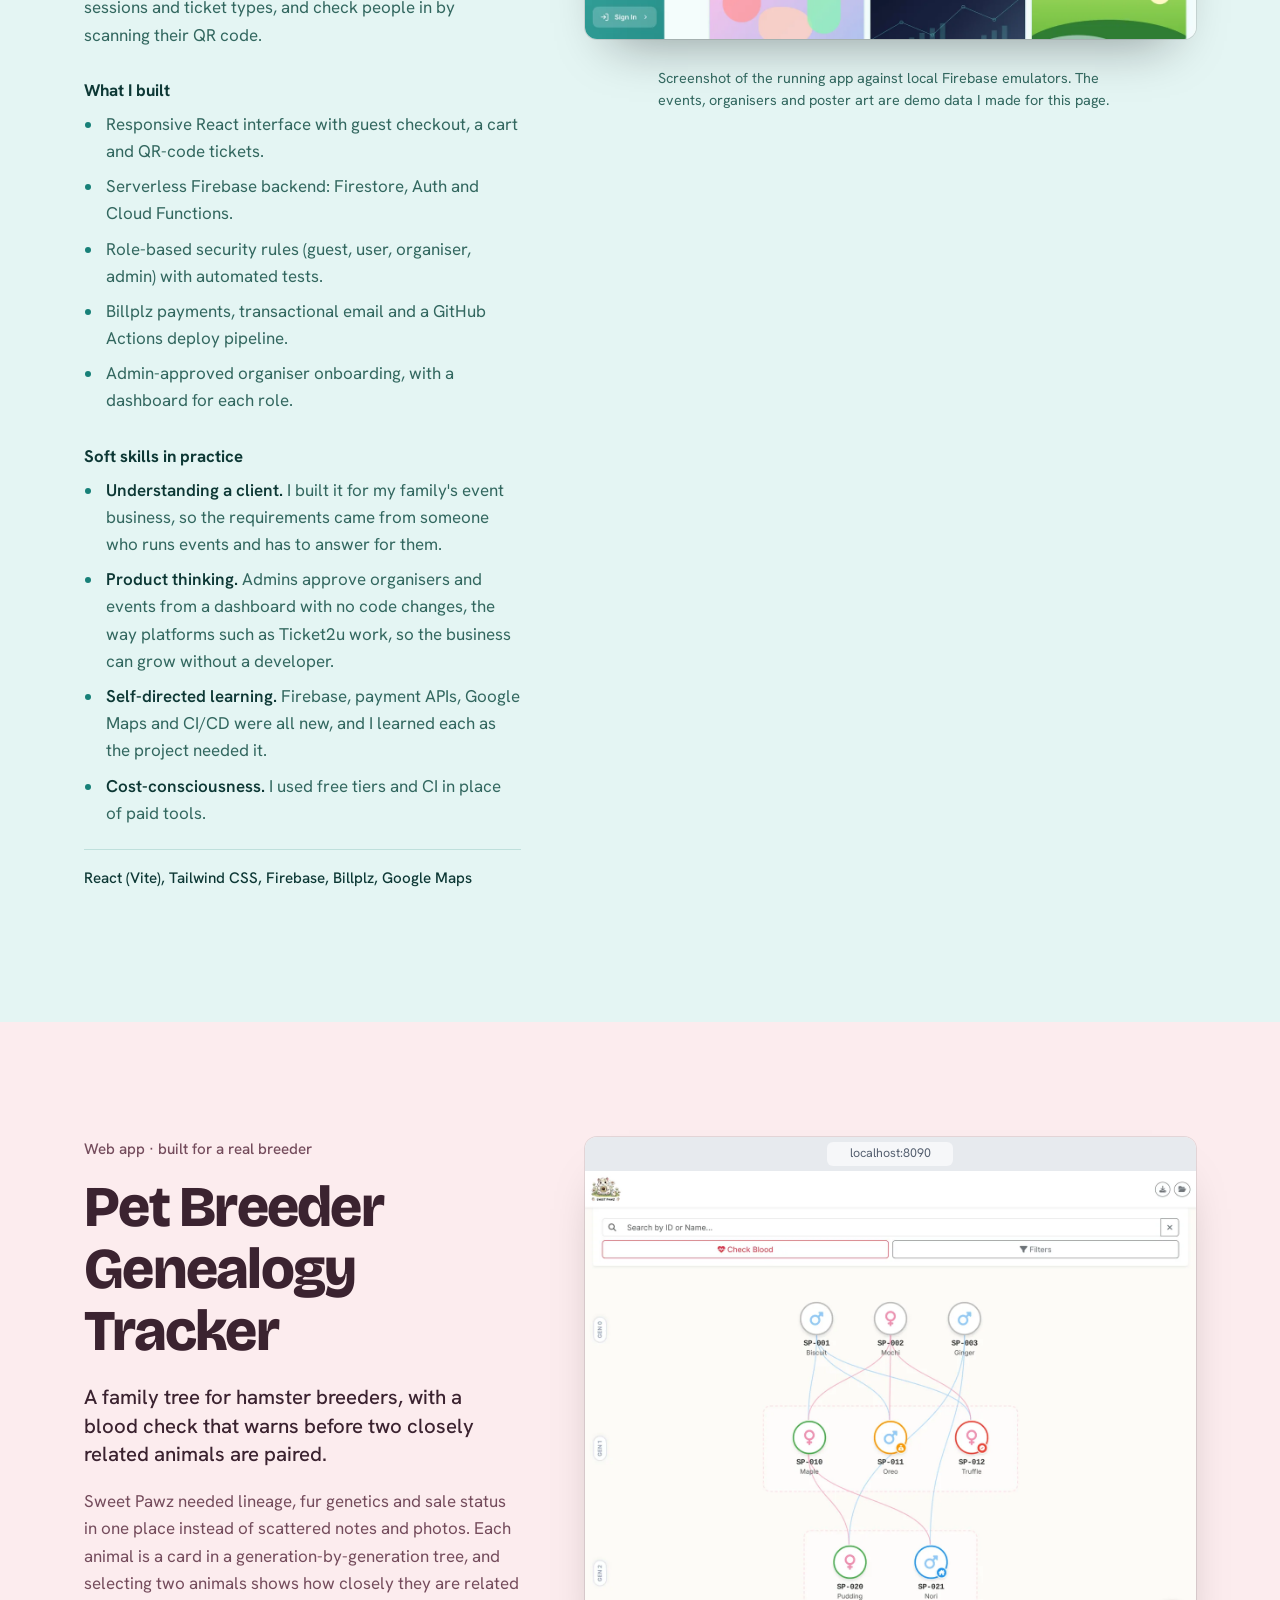
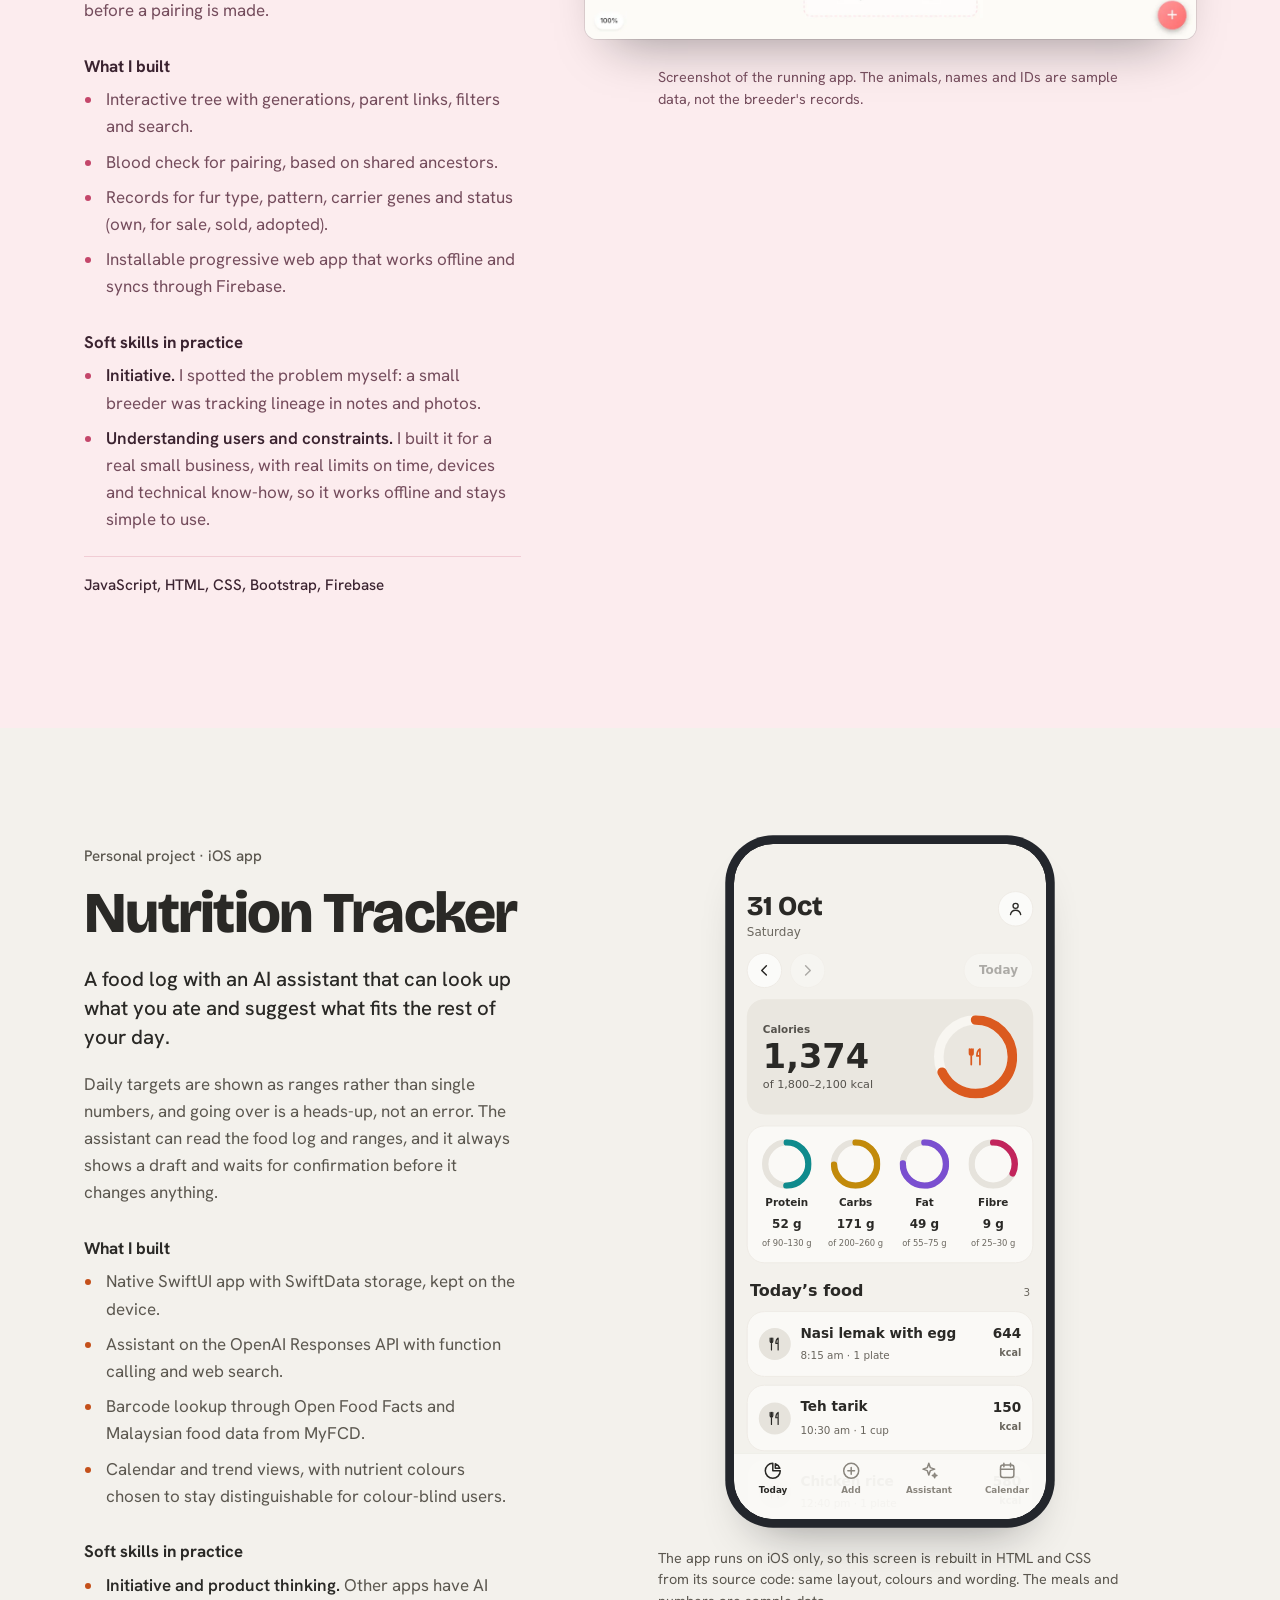
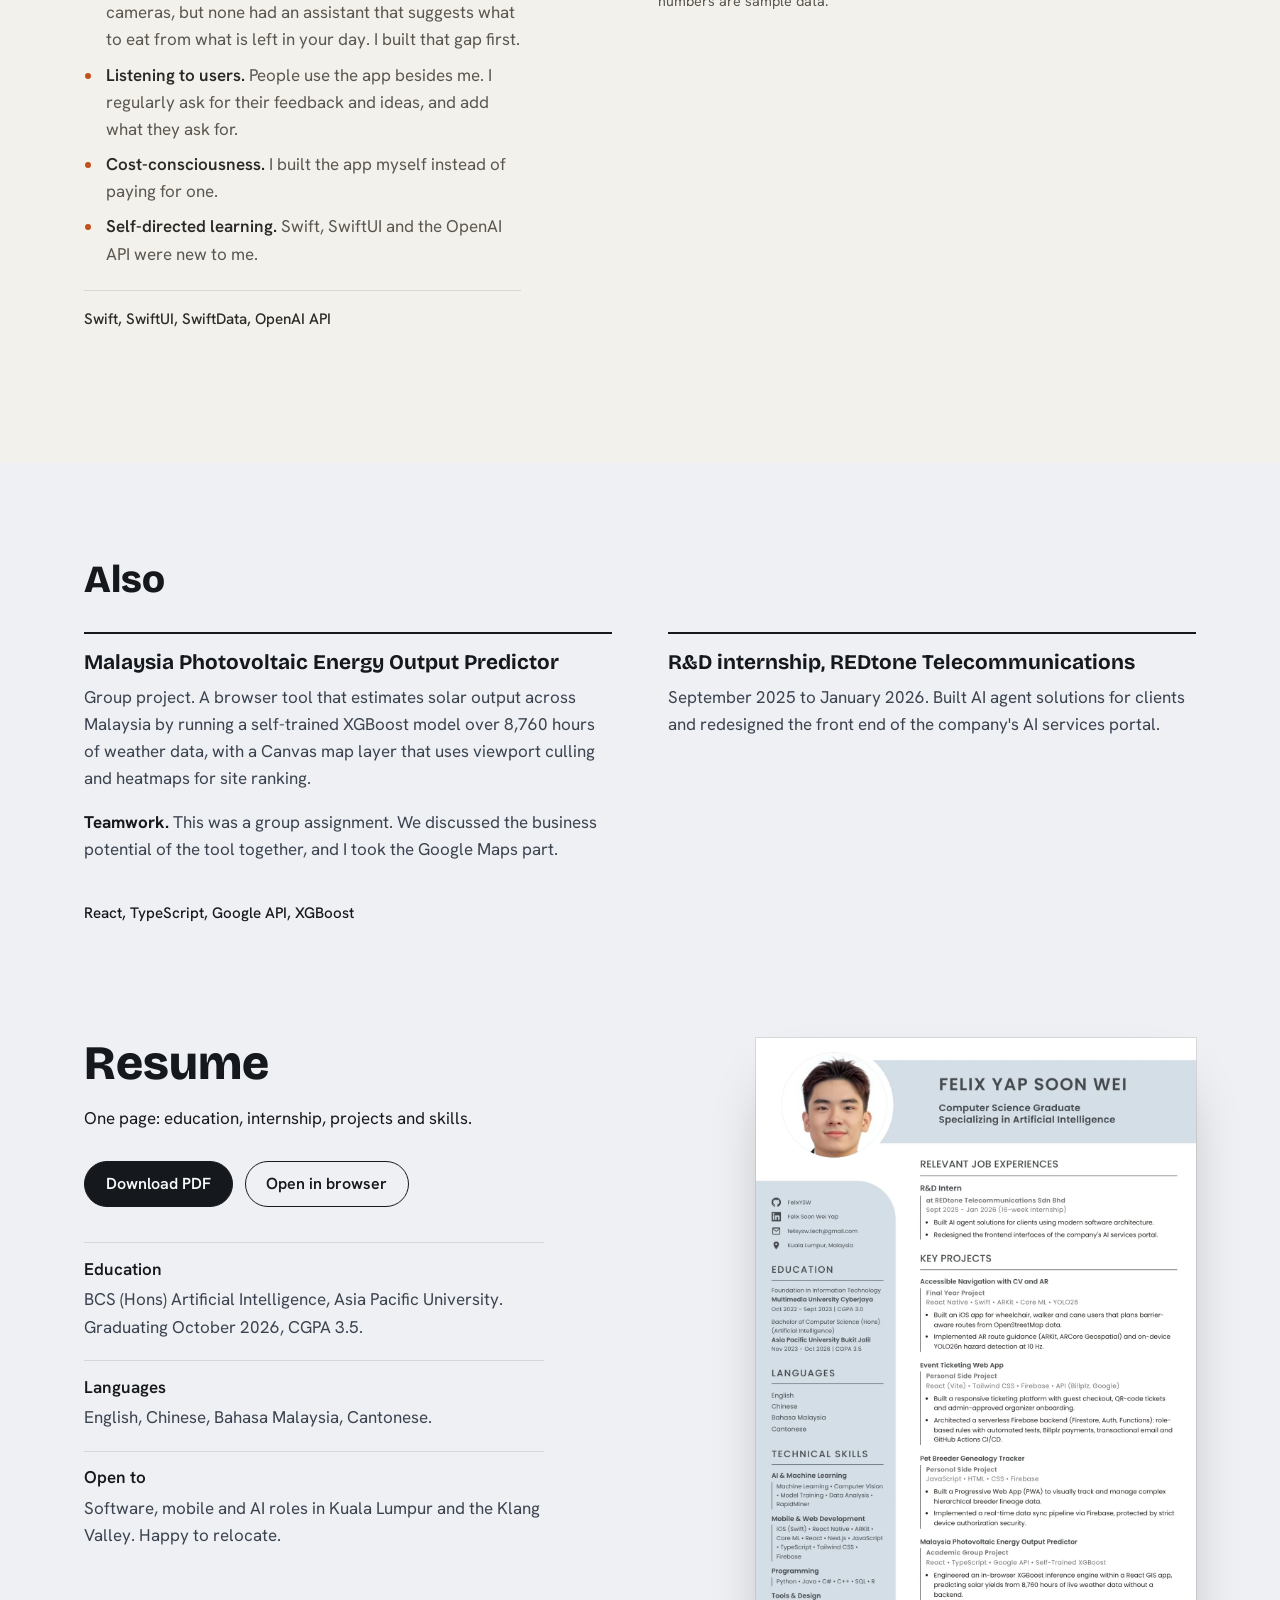
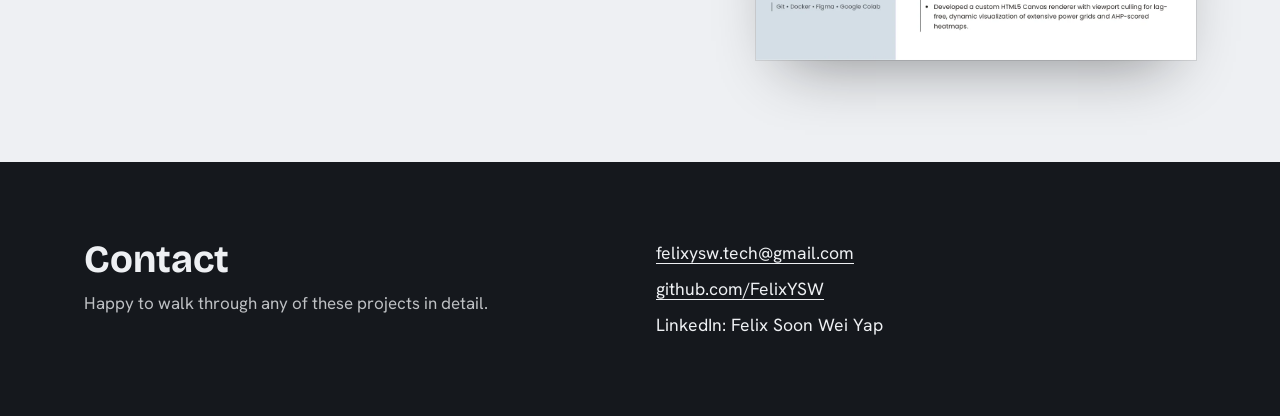
==== commit c8ca4c0a: "Nutrition tracker: show feedback from real users Co-Authored-By: Claude Sonnet 5.5 <noreply@anthropi" ====
--- a/index.html
+++ b/index.html
@@ -170,7 +170,7 @@
         <h3>Soft skills in practice</h3>
     <ul class="list list--soft">
       <li><strong>Initiative and product thinking.</strong> Other apps have AI cameras, but none had an assistant that suggests what to eat from what is left in your day. I built that gap first.</li>
-      <li><strong>Understanding my own needs.</strong> I was the first user, which kept the design practical.</li>
+      <li><strong>Listening to users.</strong> People use the app besides me. I regularly ask for their feedback and ideas, and add what they ask for.</li>
       <li><strong>Cost-consciousness.</strong> I built the app myself instead of paying for one.</li>
       <li><strong>Self-directed learning.</strong> Swift, SwiftUI and the OpenAI API were new to me.</li>
     </ul>
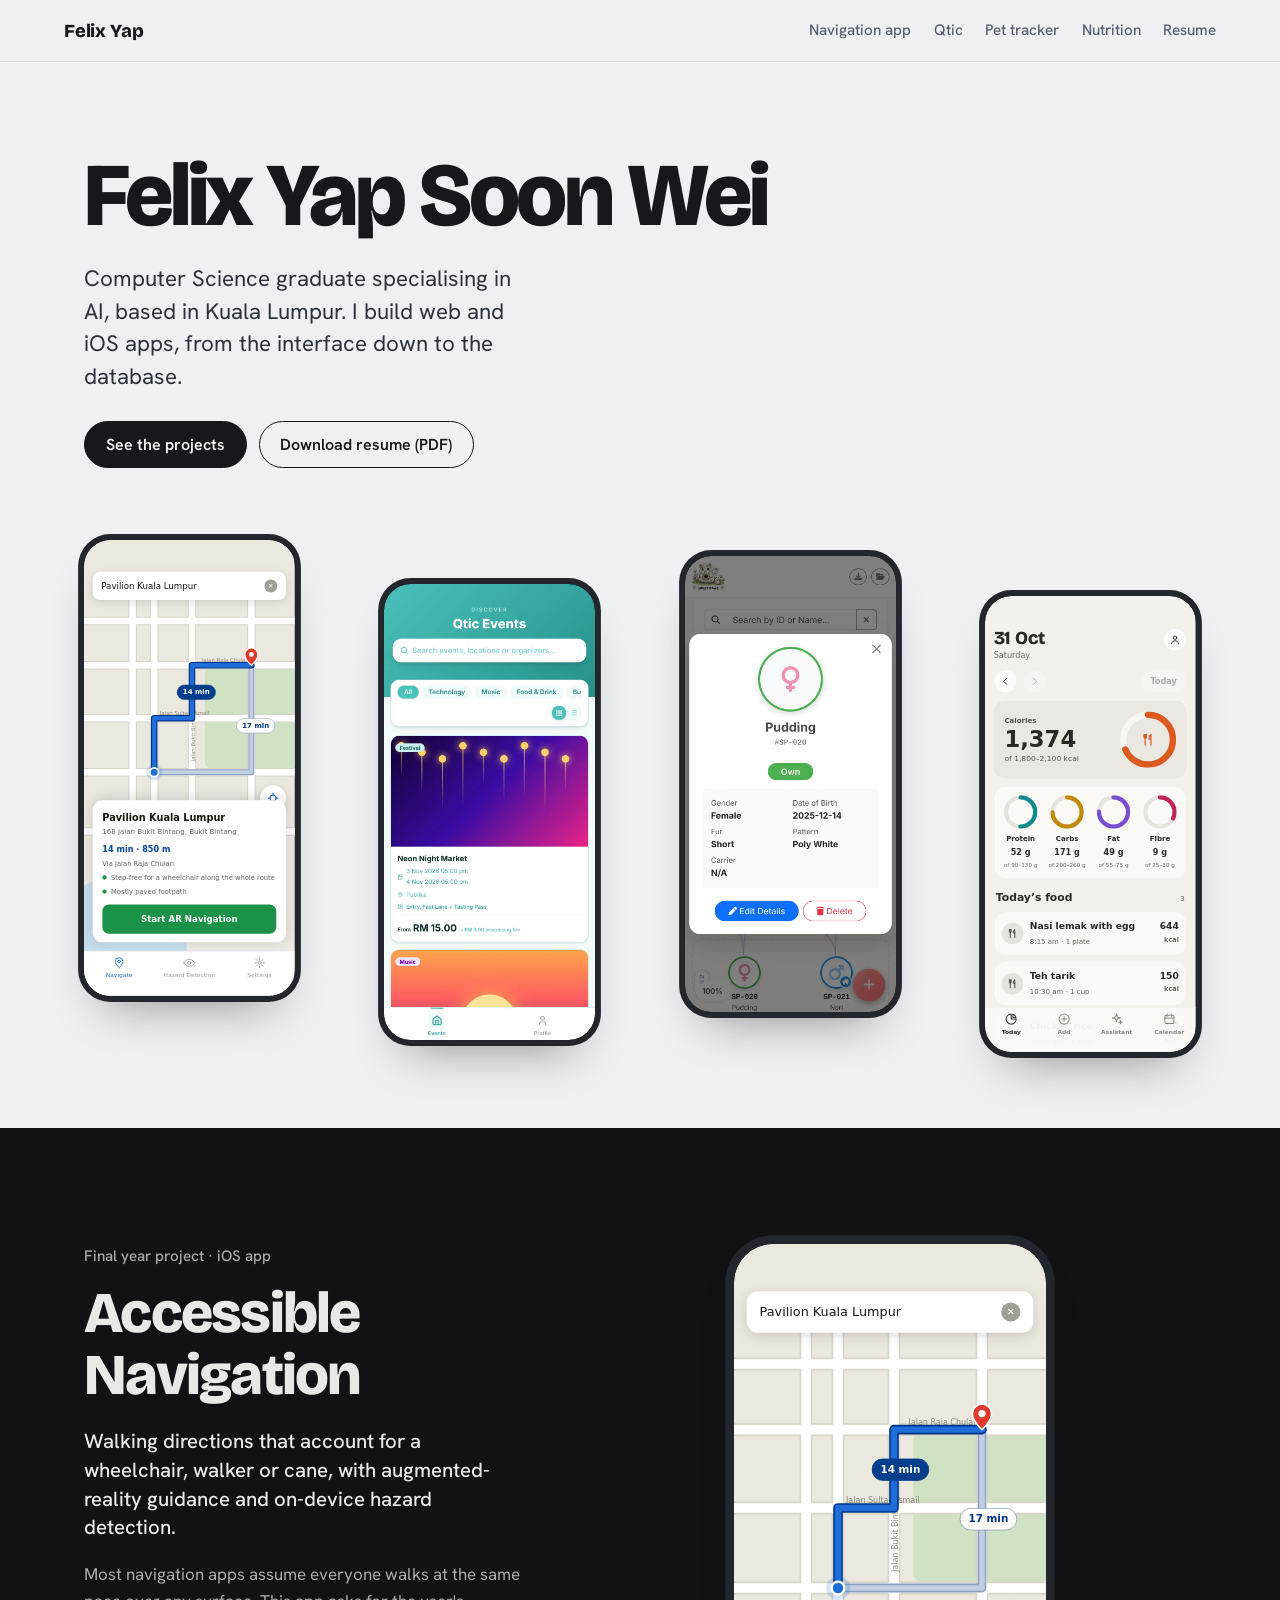
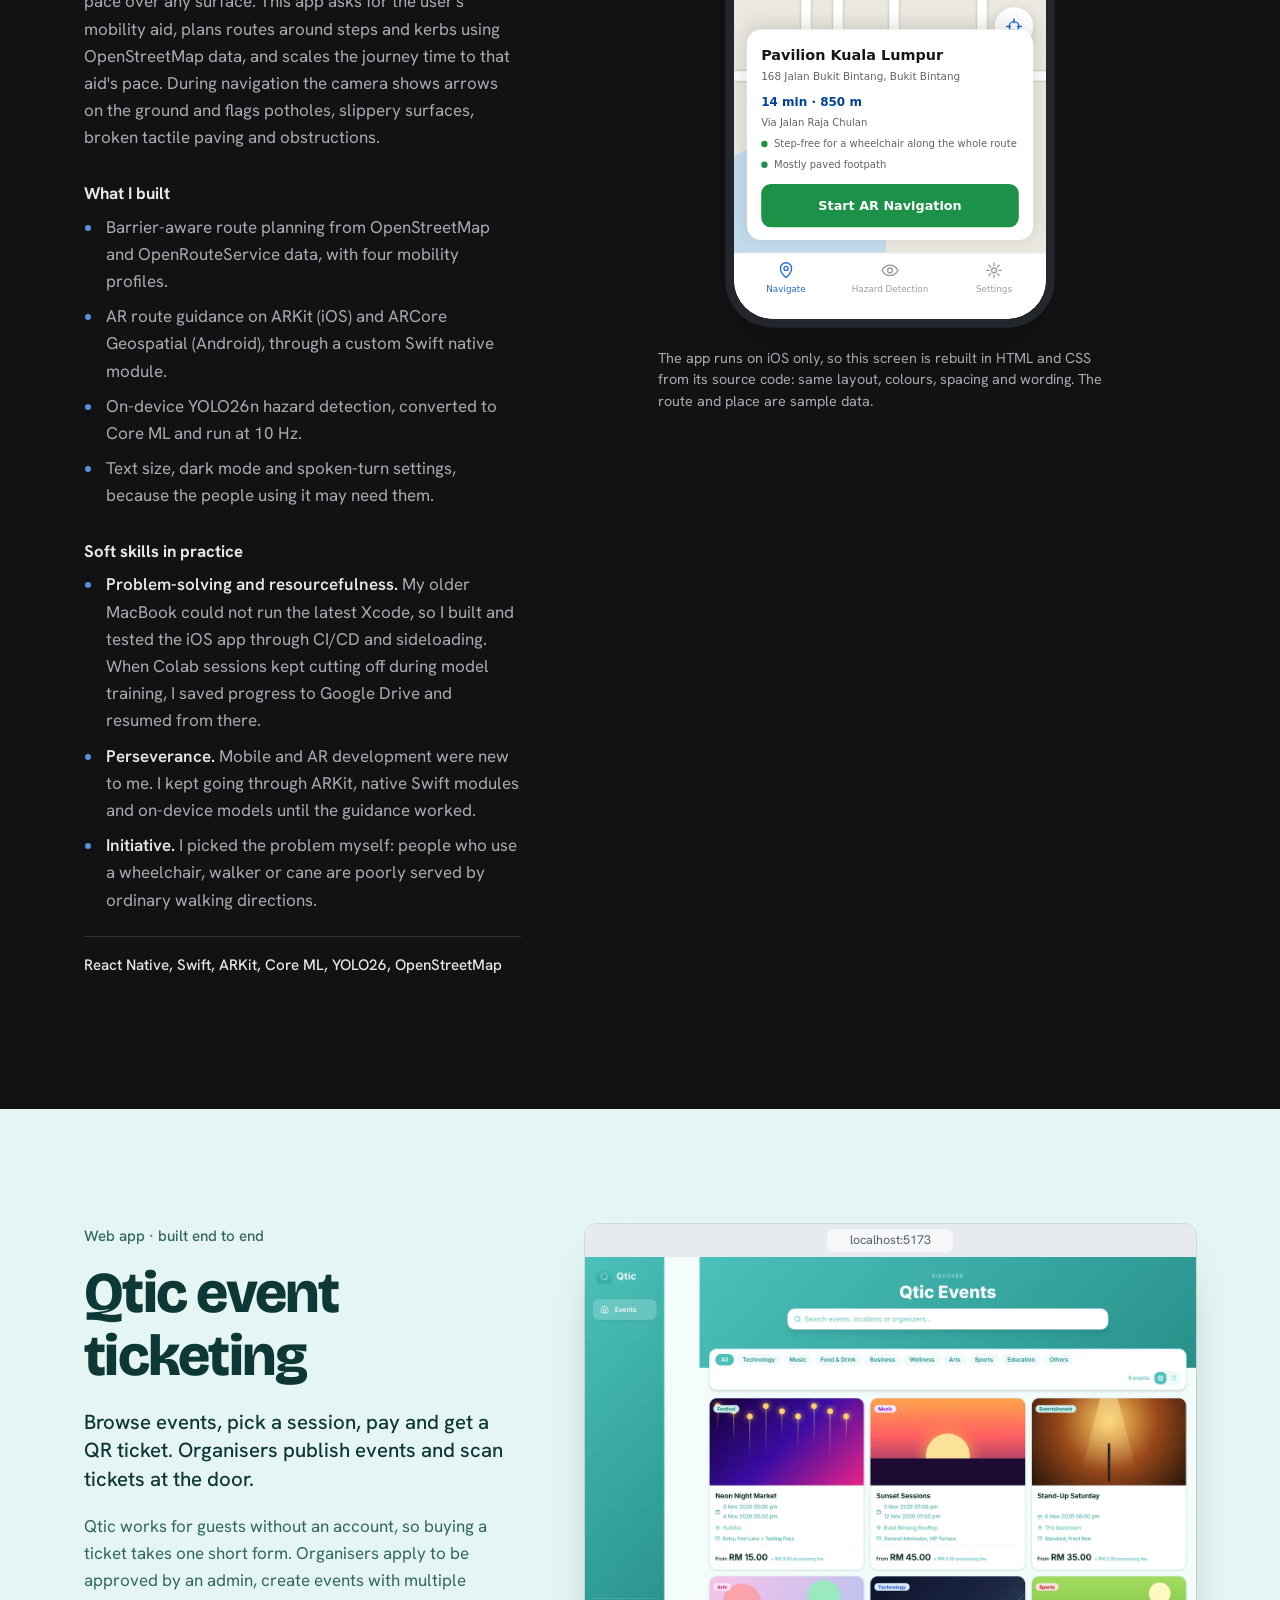
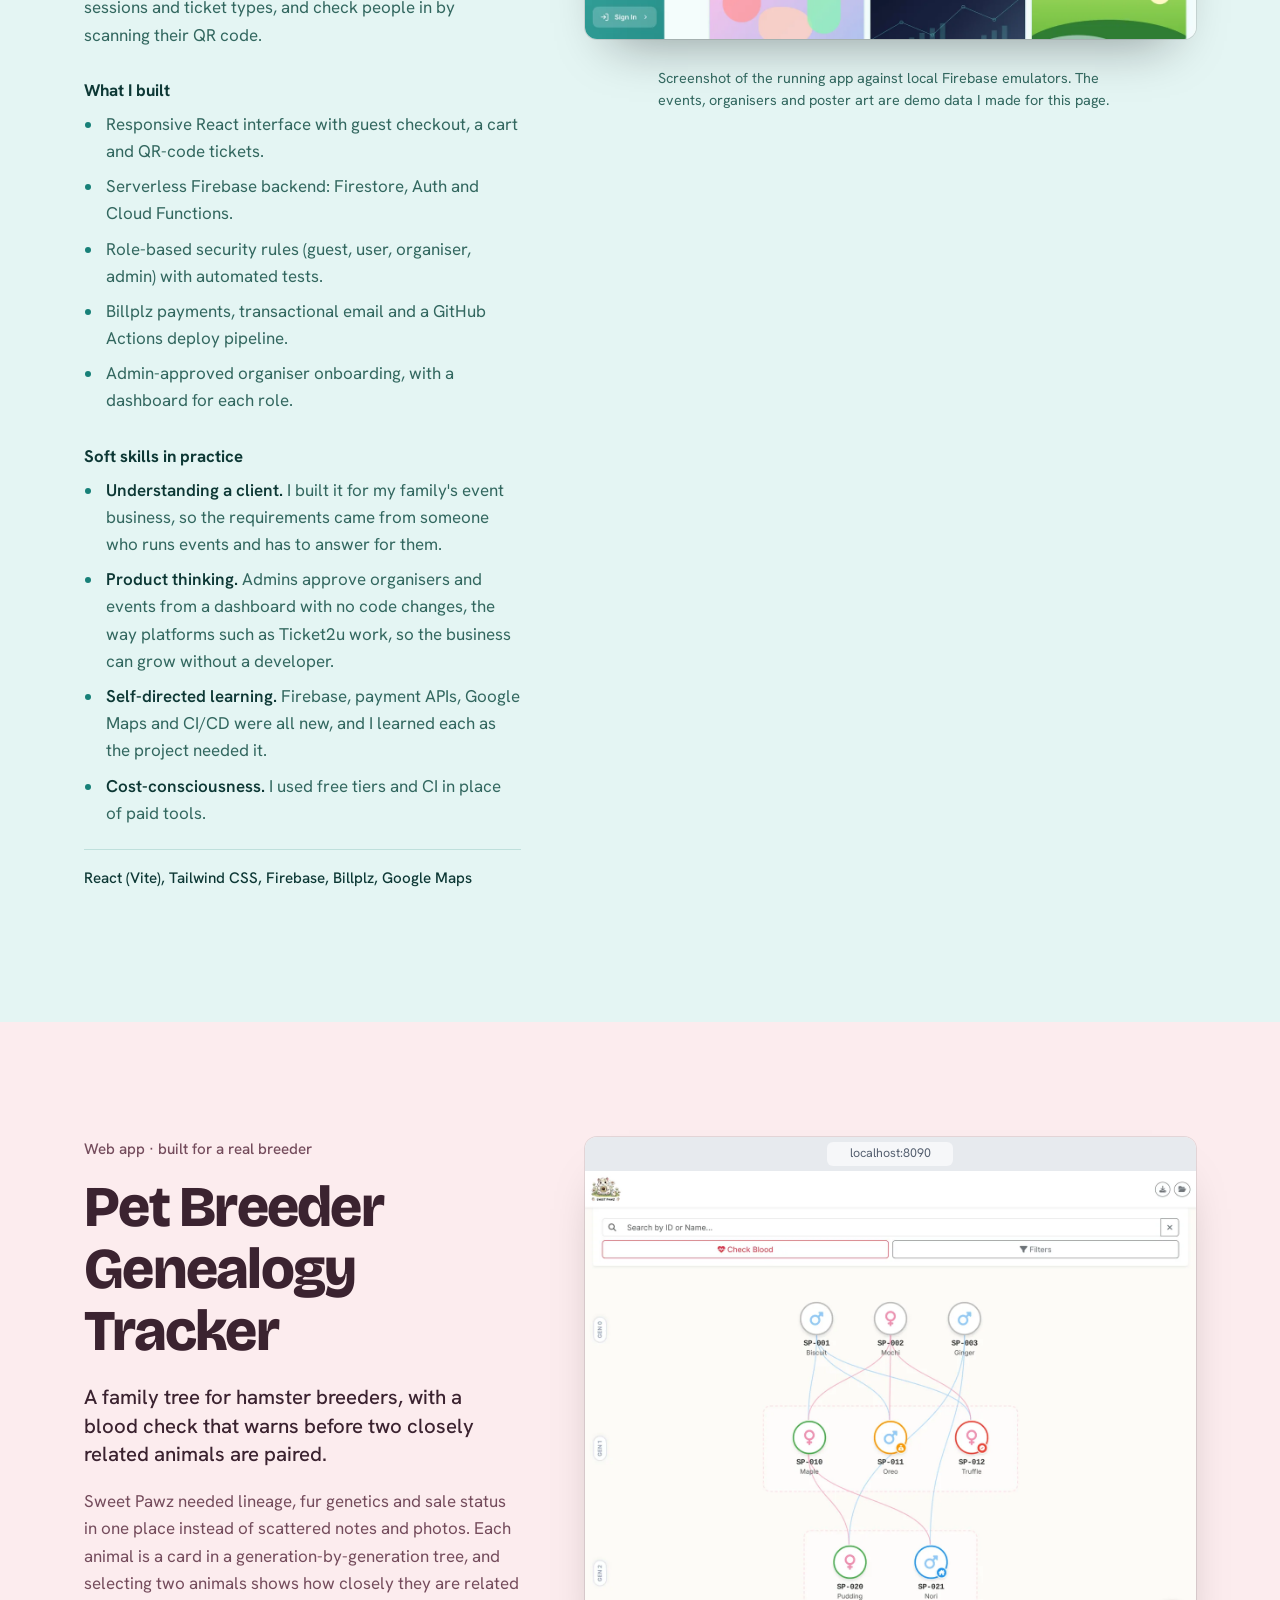
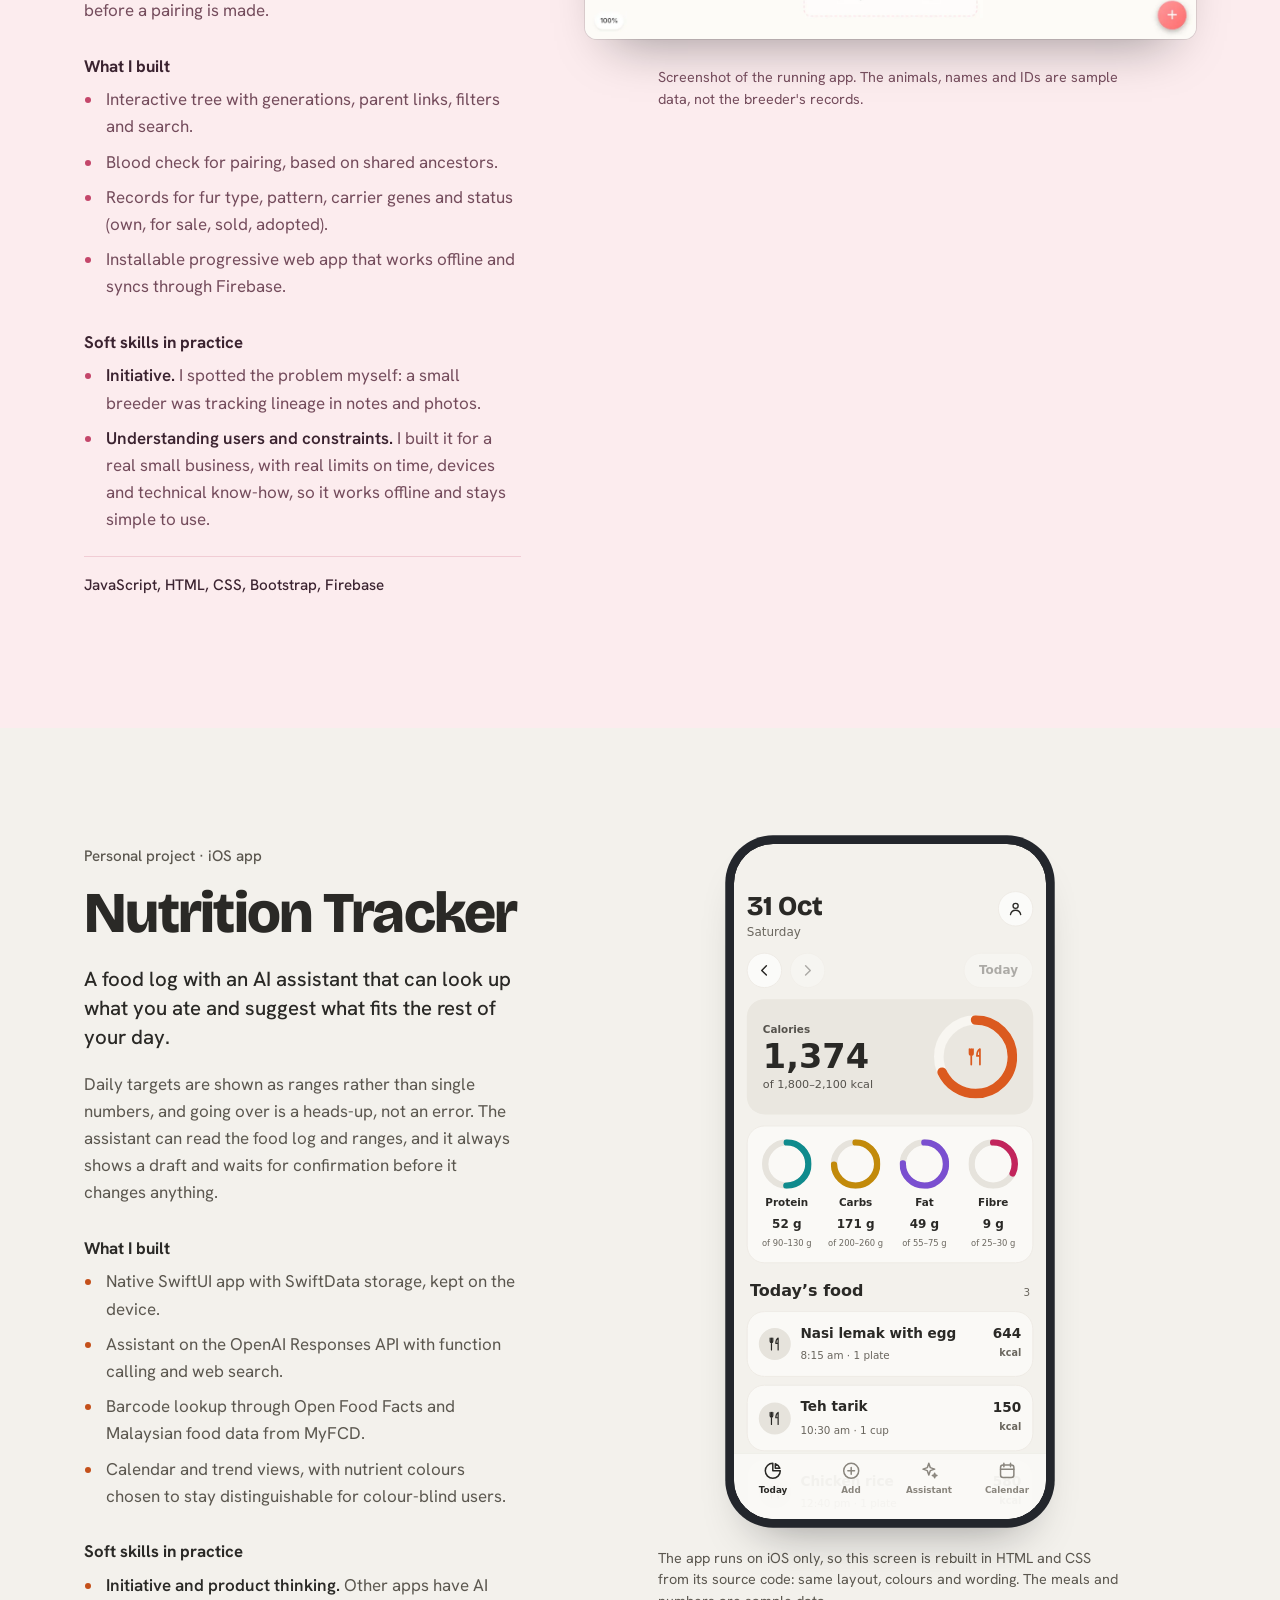
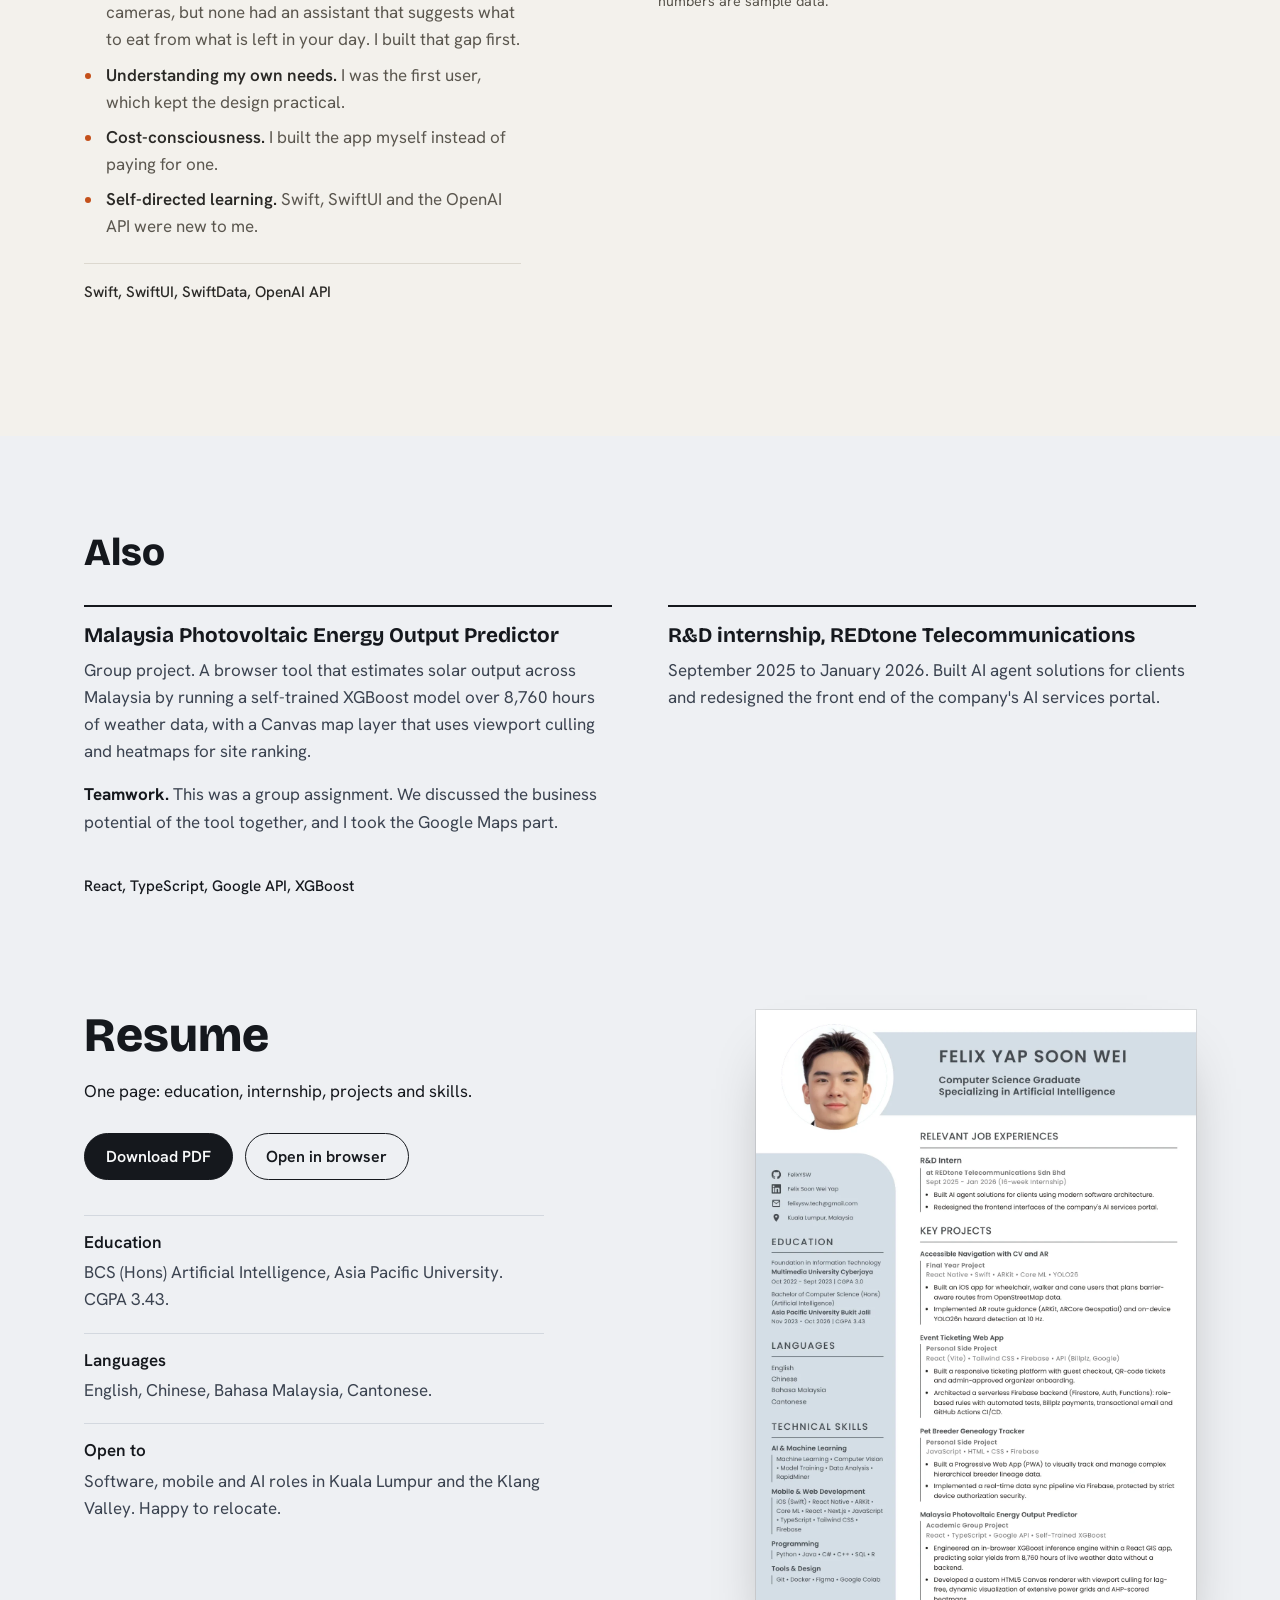
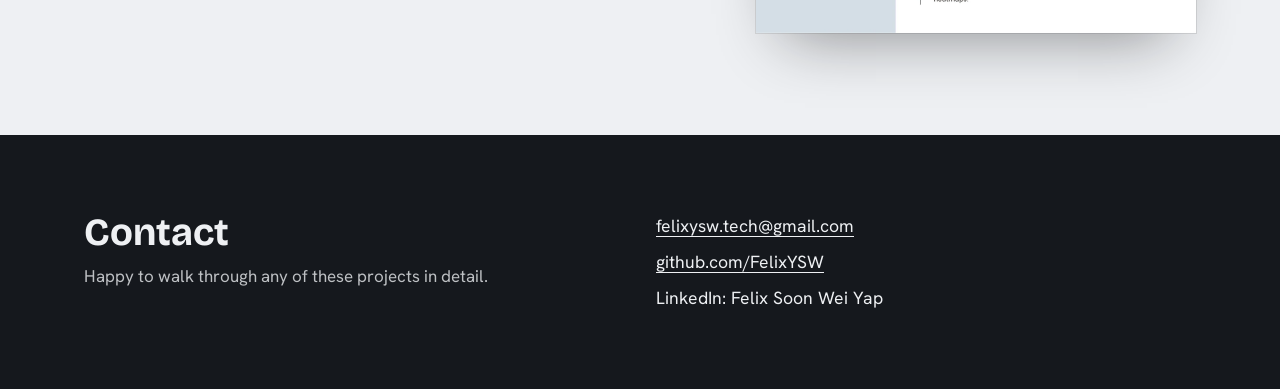
==== commit 51abb68e: "Correct CGPA to 3.43 on the site and resume PDF Co-Authored-By: Claude Sonnet 5.5 <noreply@anthropic" ====
--- a/index.html
+++ b/index.html
@@ -170,7 +170,7 @@
         <h3>Soft skills in practice</h3>
     <ul class="list list--soft">
       <li><strong>Initiative and product thinking.</strong> Other apps have AI cameras, but none had an assistant that suggests what to eat from what is left in your day. I built that gap first.</li>
-      <li><strong>Listening to users.</strong> People use the app besides me. I regularly ask for their feedback and ideas, and add what they ask for.</li>
+      <li><strong>Understanding my own needs.</strong> I was the first user, which kept the design practical.</li>
       <li><strong>Cost-consciousness.</strong> I built the app myself instead of paying for one.</li>
       <li><strong>Self-directed learning.</strong> Swift, SwiftUI and the OpenAI API were new to me.</li>
     </ul>
@@ -209,7 +209,7 @@
       <a class="btn" href="resume.html">Open in browser</a>
     </p>
     <dl class="facts">
-      <div><dt>Education</dt><dd>BCS (Hons) Artificial Intelligence, Asia Pacific University. Graduating October 2026, CGPA 3.5.</dd></div>
+      <div><dt>Education</dt><dd>BCS (Hons) Artificial Intelligence, Asia Pacific University. CGPA 3.43.</dd></div>
       <div><dt>Languages</dt><dd>English, Chinese, Bahasa Malaysia, Cantonese.</dd></div>
       <div><dt>Open to</dt><dd>Software, mobile and AI roles in Kuala Lumpur and the Klang Valley. Happy to relocate.</dd></div>
     </dl>
